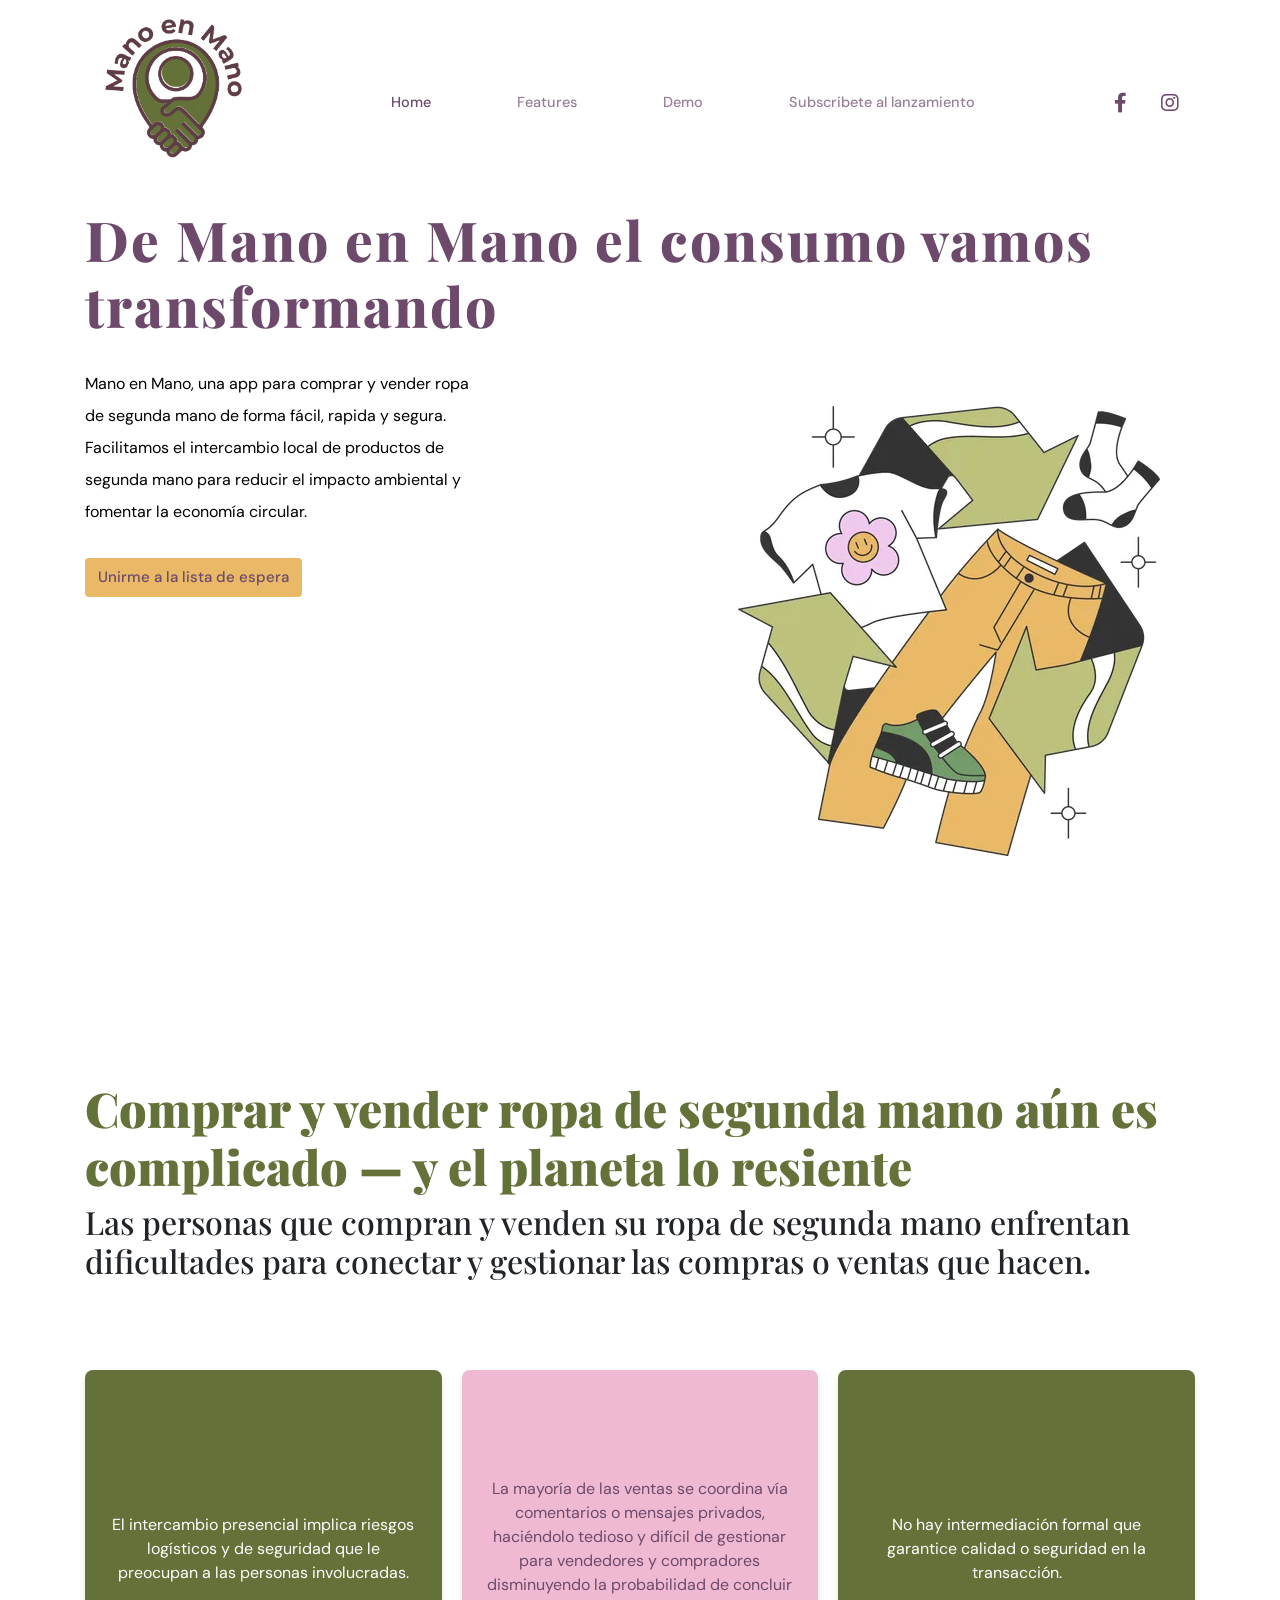
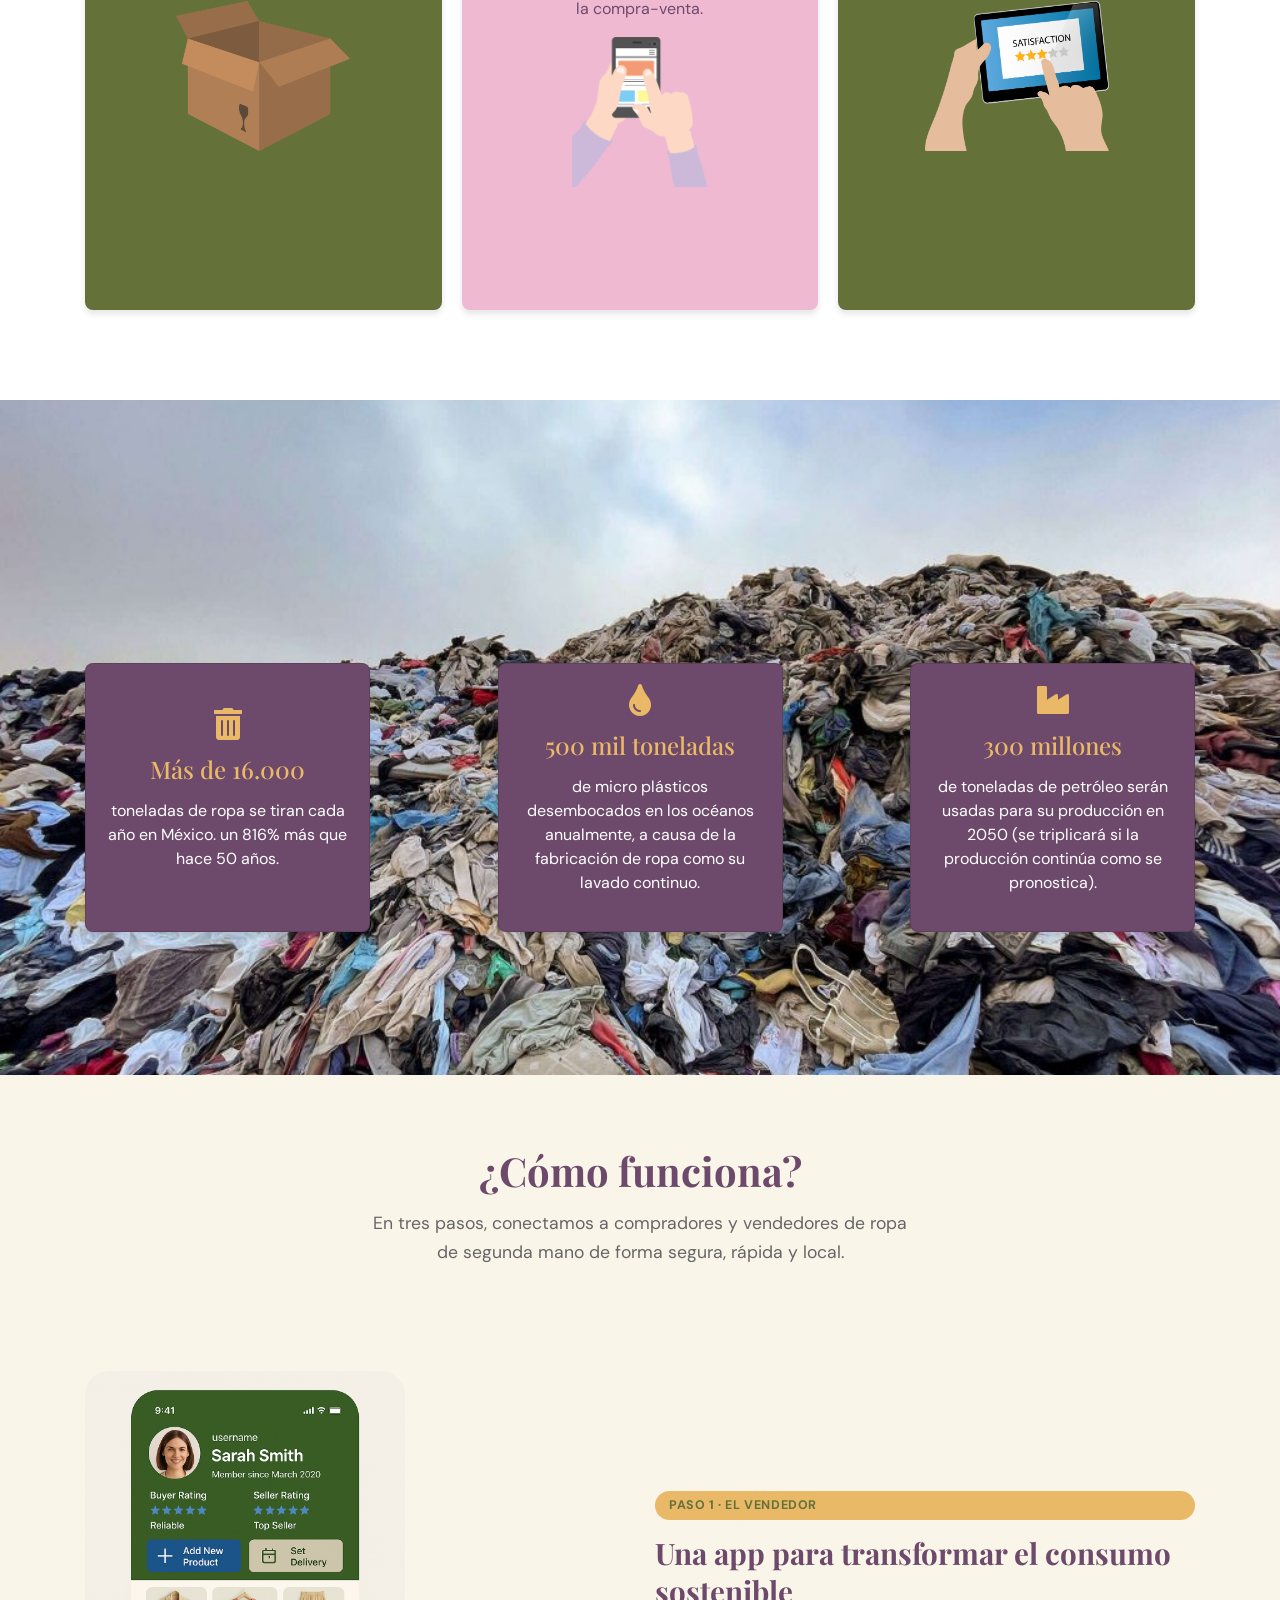
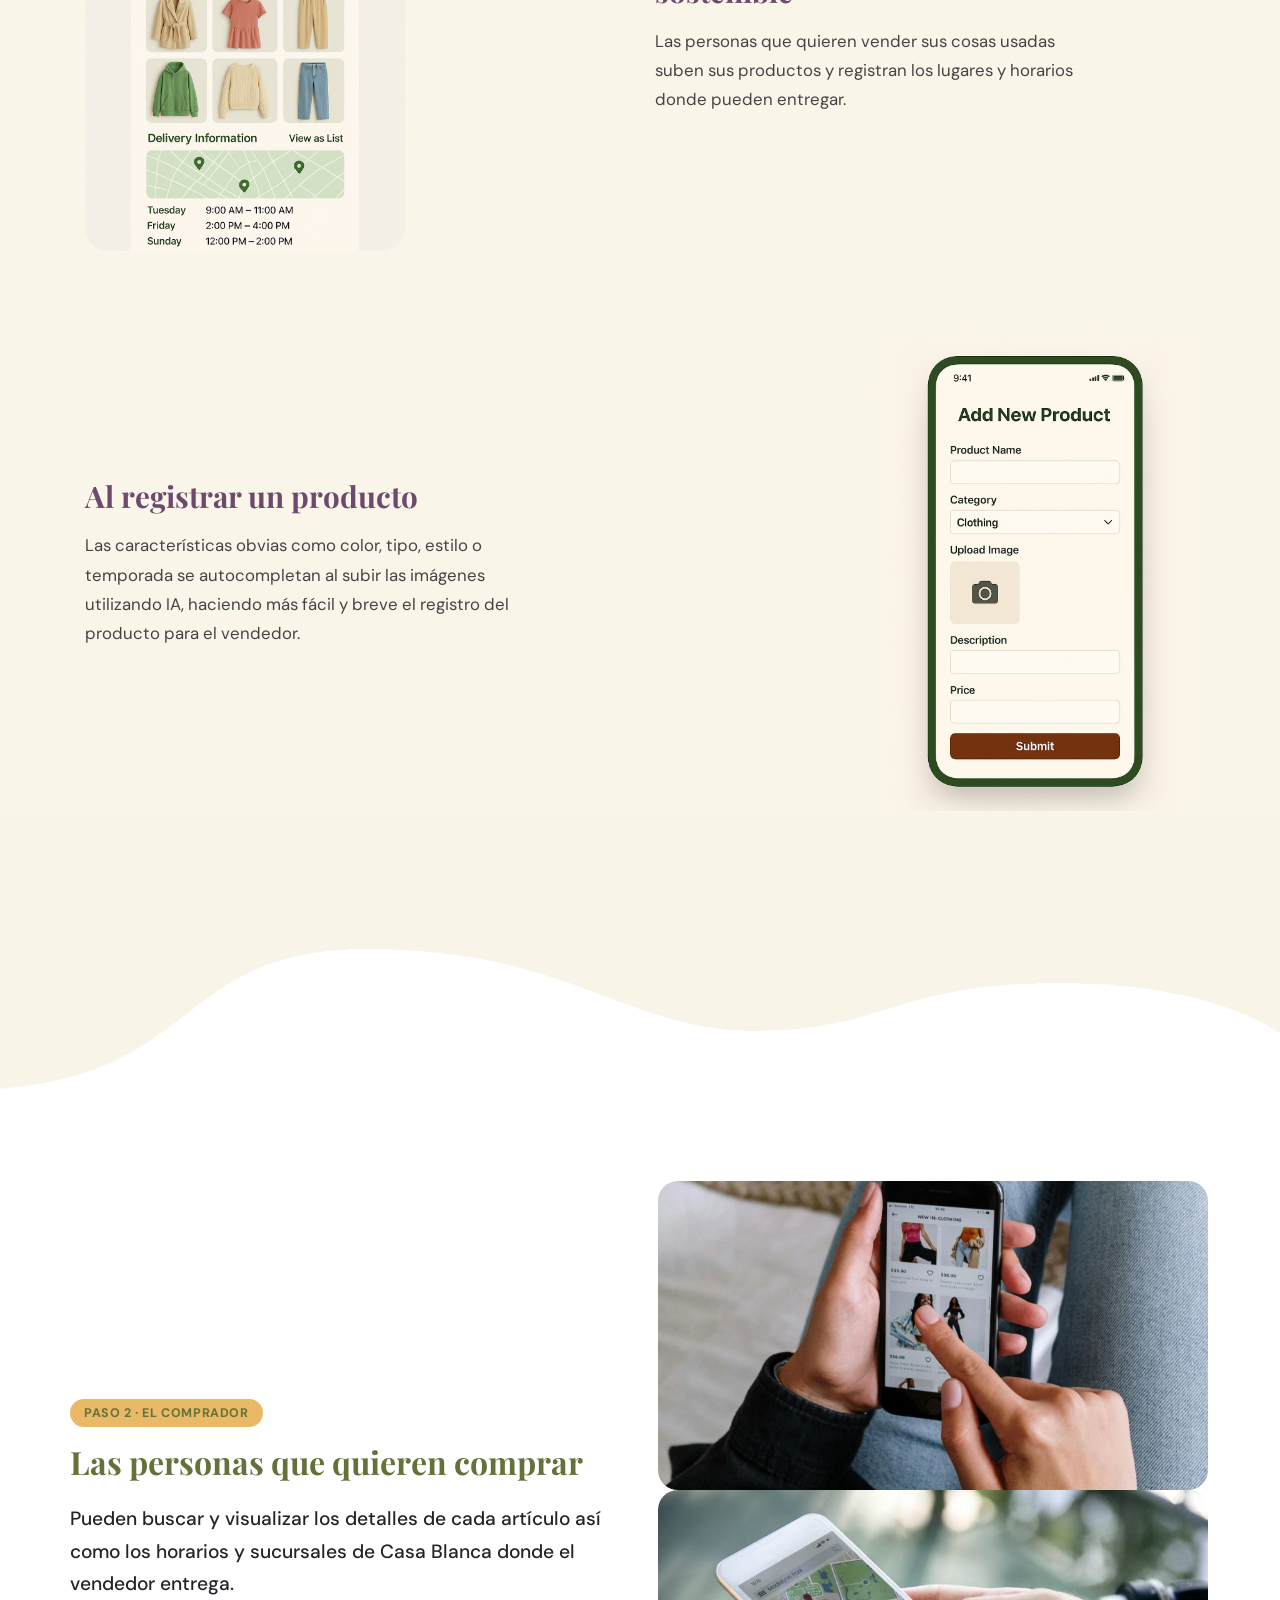
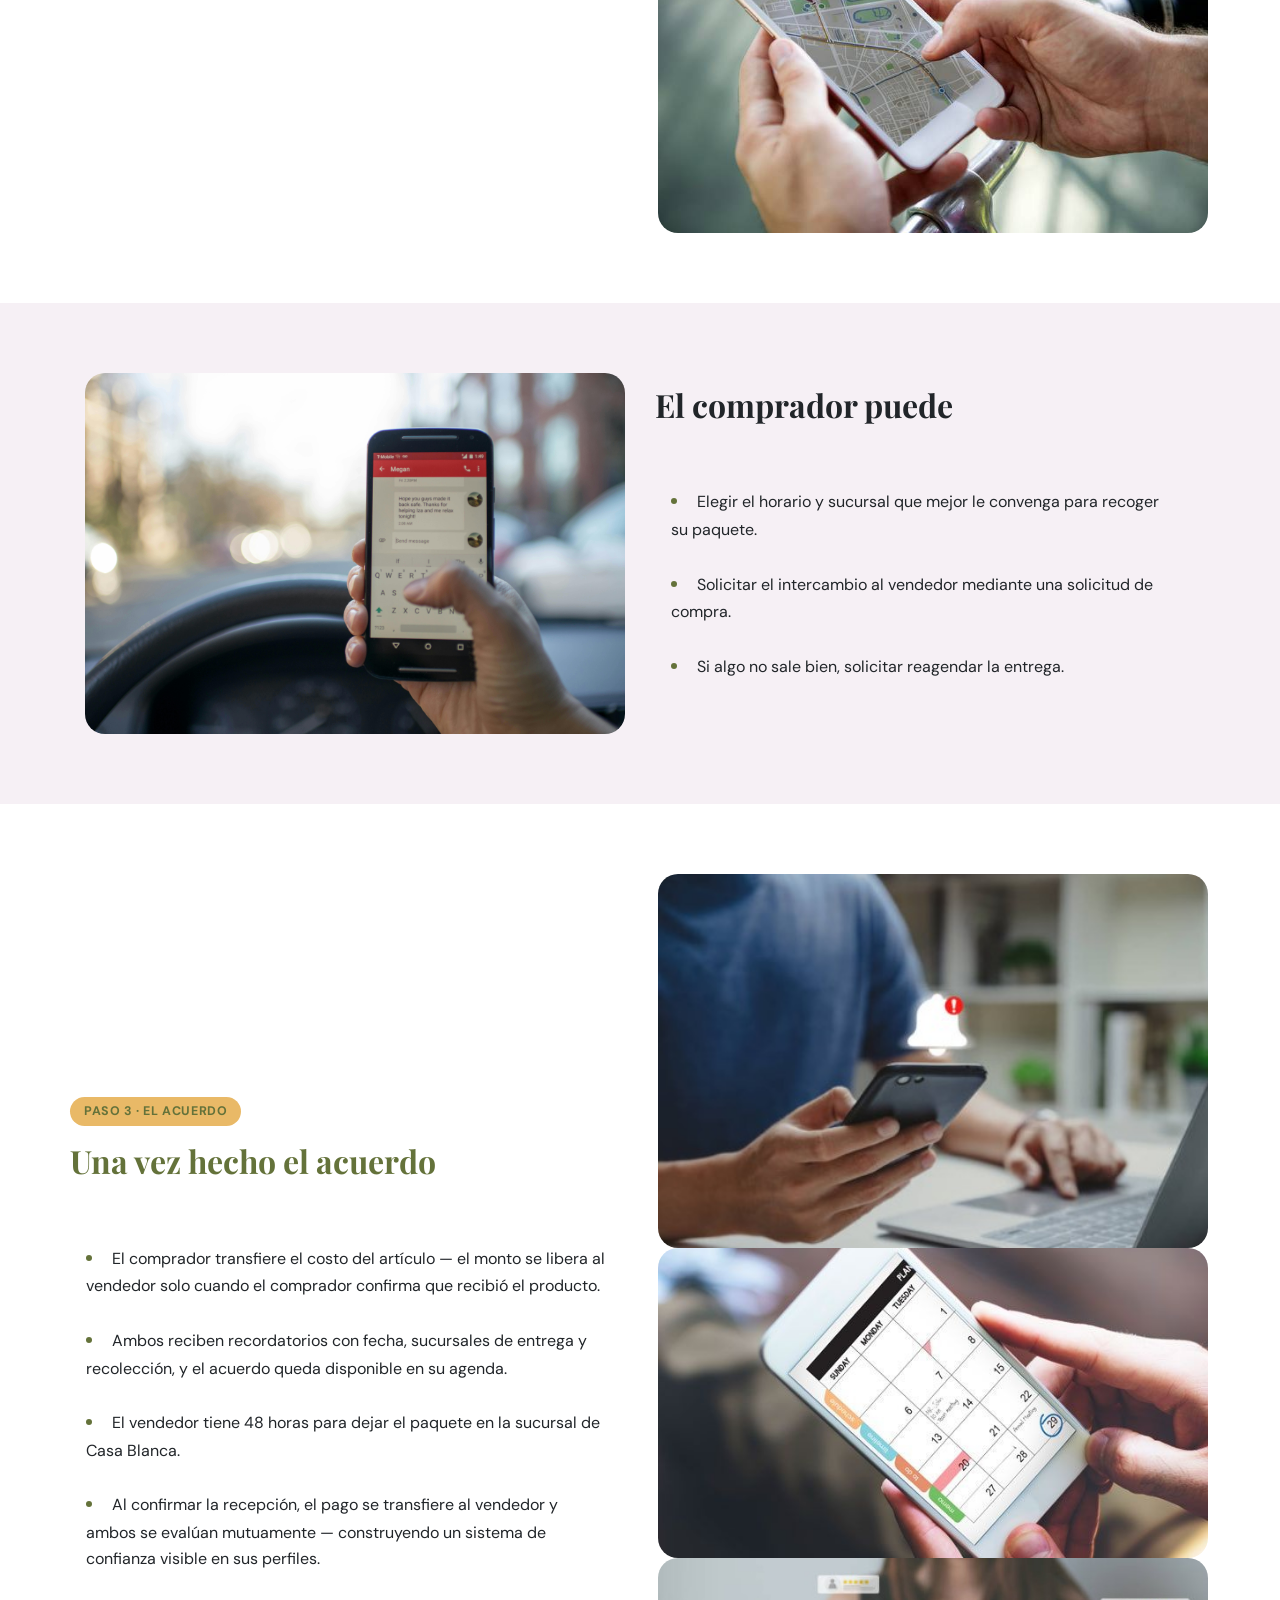
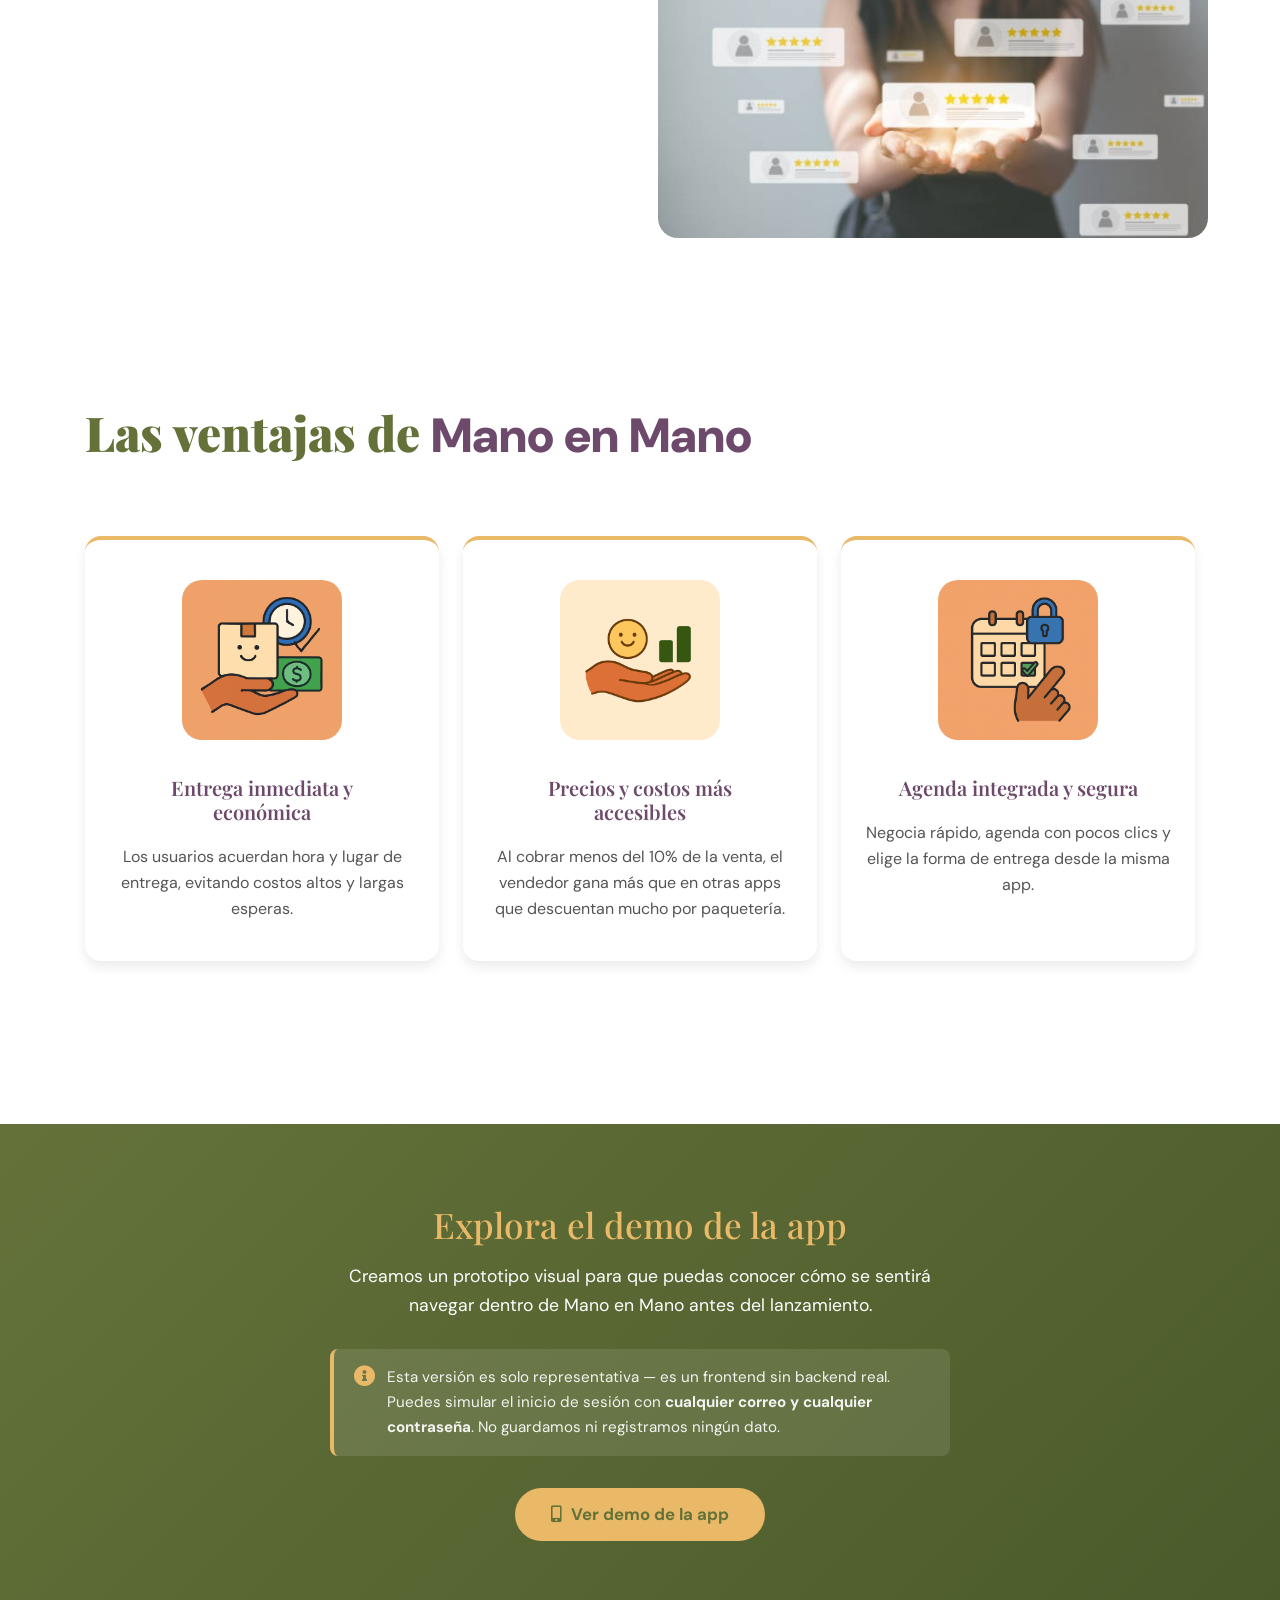
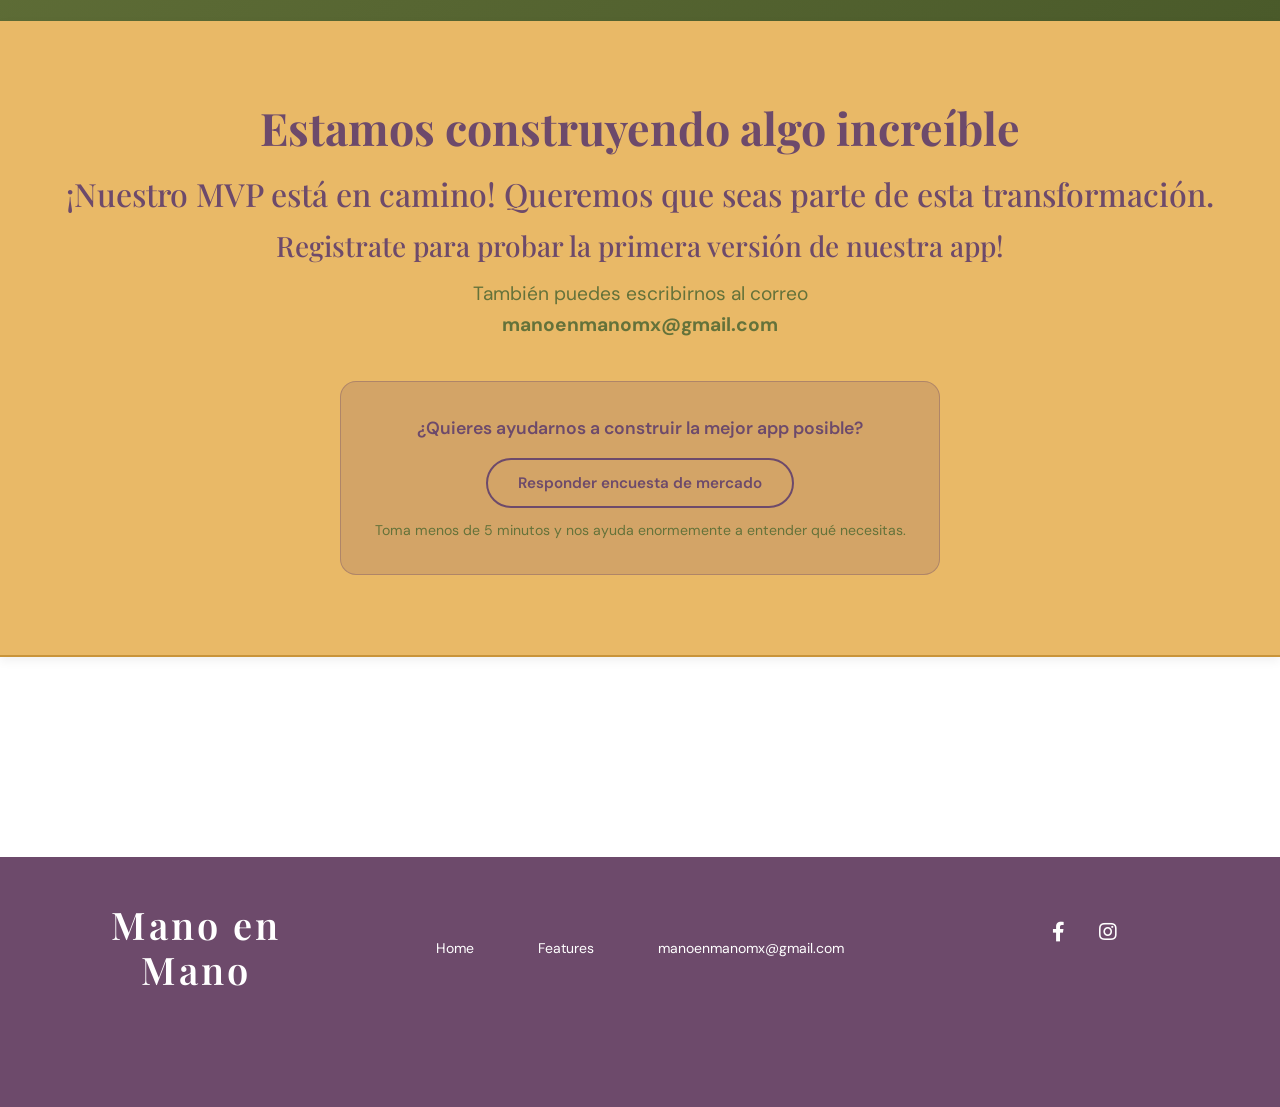
==== index.html @ 636c895b "Drop team div" ====
<!DOCTYPE html>
<!--
	App by FreeHTML5.co
	Twitter: http://twitter.com/fh5co
	URL: http://freehtml5.co
-->
<html lang="en">
<head>
	<meta charset="UTF-8">
	<title>Mano en Mano</title>
	<meta name="viewport" content="width=device-width, initial-scale=1.0">
	<meta name="description" content="Mano en Mano, una app para comprar y vender ropa de segunda mano de forma fácil, rapida y segura." />
	<meta name="keywords" content="Ropa de segunda mano, segundo uso, medio ambiente, combatir el Fast Fashion" />
	<meta name="author" content="Nora Aguirre" />
	<meta http-equiv="Content-Security-Policy" content="frame-ancestors 'self' https://form.typeform.com;">


	<!-- Facebook and Twitter integration -->
	<meta property="og:title" content=""/>
	<meta property="og:image" content=""/>
	<meta property="og:url" content=""/>
	<meta property="og:site_name" content=""/>
	<meta property="og:description" content=""/>
	<meta name="twitter:title" content="" />
	<meta name="twitter:image" content="" />
	<meta name="twitter:url" content="" />
	<meta name="twitter:card" content="" />

	<!-- Bootstrap  -->
	<link rel="stylesheet" href="css/bootstrap.css">
	<!-- Owl Carousel  -->
	<link rel="stylesheet" href="css/owl.carousel.css">
	<link rel="stylesheet" href="css/owl.theme.default.min.css">
	<!-- Animate.css -->
	<link rel="stylesheet" href="css/animate.css">
	<!-- Font Awesome -->
	<link rel="stylesheet" href="https://use.fontawesome.com/releases/v5.0.13/css/all.css" integrity="sha384-DNOHZ68U8hZfKXOrtjWvjxusGo9WQnrNx2sqG0tfsghAvtVlRW3tvkXWZh58N9jp" crossorigin="anonymous">

	<!-- Google Fonts -->
	<link href="https://fonts.googleapis.com/css2?family=Playfair+Display:wght@600;700&family=DM+Sans:wght@400;500&display=swap" rel="stylesheet">
	<!-- Theme style  -->
	<link rel="stylesheet" href="css/style.css">
	<link rel="icon" href="img/logo.png" >
</head>
<body>


<div id="page-wrap">


	<!-- ==========================================================================================================
													   HERO
		 ========================================================================================================== -->

	<div id="fh5co-hero-wrapper">
		<nav class="container navbar navbar-expand-lg main-navbar-nav navbar-light">
			<a class="navbar-brand" href="">
				<img src="img/manoenmano-brown.png" alt="">
			</a>
			<!-- <a class="navbar-brand" href="">Donde Entregas</a> -->
			<button class="navbar-toggler" type="button" data-toggle="collapse" data-target="#navbarSupportedContent" aria-controls="navbarSupportedContent" aria-expanded="false" aria-label="Toggle navigation">
				<span class="navbar-toggler-icon"></span>
			</button>

			<div class="collapse navbar-collapse" id="navbarSupportedContent">
				<ul class="navbar-nav nav-items-center ml-auto mr-auto">
					<li class="nav-item active">
						<a class="nav-link" href="#">Home <span class="sr-only">(current)</span></a>
					</li>
					<li class="nav-item">
						<a class="nav-link" href="#" onclick="$('#fh5co-features').goTo();return false;">Features</a>
					</li>
					<!-- <li class="nav-item">
						<a class="nav-link" href="#" onclick="$('#fh5co-reviews').goTo();return false;">Misión y Visión</a>
					</li> -->
					<li class="nav-item">
						<a class="nav-link" href="#" onclick="$('#fh5co-demo').goTo();return false;">Demo</a>
					</li>
					<li class="nav-item">
						<a class="nav-link" href="#"  onclick="$('#fh5co-subscribe').goTo();return false;">Subscribete al lanzamiento</a>
					</li>
					<!-- <li class="nav-item">
						<a class="nav-link" href="#"  onclick="$('#fh5co-team').goTo();return false;">Nuestro equipo</a>
					</li> -->
				</ul>
				<div class="social-icons-header">
					<a href="https://www.facebook.com/profile.php?id=61576747594971" target="_blank"><i class="fab fa-facebook-f"></i></a>
					<a href="https://www.instagram.com/manoenmano_app/" target="_blank"><i class="fab fa-instagram"></i></a>
					<!-- <a href="https://www.twitter.com/fh5co"><i class="fab fa-twitter"></i></a> -->
				</div>
			</div>
		</nav>

		<div class="container fh5co-hero-inner">
			<h1 class="animated fadeIn wow" data-wow-delay="0.4s">De Mano en Mano el consumo vamos transformando</h1>
			<p class="animated fadeIn wow" data-wow-delay="0.67s">Mano en Mano, una app para comprar y vender ropa de segunda mano de forma fácil, rapida y segura. Facilitamos el intercambio local de productos de segunda mano para reducir el impacto ambiental y fomentar la economía circular.</p>
			<!-- <button class="btn btn-md download-btn-first wow fadeInLeft animated" data-wow-delay="0.85s" onclick="$('#fh5co-download').goTo();return false;">Próximamente</button> -->
			<button class="btn btn-md features-btn-first animated fadeInLeft wow" data-wow-delay="0.95s" onclick="$('#fh5co-subscribe').goTo();return false;">Unirme a la lista de espera</button>
			<img class="fh5co-hero-smartphone animated fadeInRight wow" data-wow-delay="1s" src="img/moda.webp" alt="Smartphone">
		</div>


	</div> <!-- first section wrapper -->

	<div class="container custom-container">
		<h1>Comprar y vender ropa de segunda mano aún es complicado — y el planeta lo resiente</h1>
		<h2>Las personas que compran y venden su ropa de segunda mano enfrentan dificultades para conectar y gestionar las compras o ventas que hacen. </h2>
		<div class="card-container">
			<div class="card-2 color-1">
				<p>El intercambio presencial implica riesgos logísticos y de seguridad que le preocupan a las personas involucradas.</p>
				<img src="img/package.png" alt="">
			</div>
			<div class="card-2 color-2">
				<p>La mayoría de las ventas se coordina vía comentarios o mensajes privados, haciéndolo tedioso y difícil de gestionar para vendedores y compradores disminuyendo la probabilidad de concluir la compra-venta.  </p>
				<img src="img/chat-animation.png" alt="">
			</div>
			<div class="card-2 color-1">
				<p>No hay intermediación formal que garantice calidad o seguridad en la transacción.</p>
				<img src="img/user-satisfaction.png" alt="">
			</div>
		</div>
	</div>
	<!-- ==========================================================================================================
													 ADVANTAGES
		 ========================================================================================================== -->

	<div class="fh5co-advantages-outer">
		<div class="container">

			<div class="row fh5co-advantages-grid-columns wow animated fadeIn" data-wow-delay="0.36s">
				<div class="card">
					<i class="fas fa-trash-alt fa-2x"></i>
					<h1 class="grid-title">Más de 16.000</h1>
					<p class="grid-desc">toneladas de ropa se tiran cada año en México. un 816% más que hace 50 años.</p>
				</div>

				<div class="card">
					<i class="fas fa-tint fa-2x"></i>
					<h1 class="grid-title">500 mil toneladas</h1>
					<p class="grid-desc">de micro plásticos desembocados en los océanos anualmente, a causa de la fabricación de ropa como su lavado continuo.</p>
				</div>

				<div class="card">
					<i class="fas fa-industry fa-2x"></i>
					<h1 class="grid-title">300 millones</h1>
					<p class="grid-desc">de toneladas de petróleo serán usadas para su producción en 2050 (se triplicará si la producción continúa como se pronostica).</p>
				</div>

			</div>
		</div>
	</div>

	<!-- ==========================================================================================================
													 ADVANTAGES
		 ========================================================================================================== -->

	<!-- <div class="fh5co-advantages-outer">
		<div class="container">
			<h1 class="second-title"><span class="span-perfect">Perfect</span> <span class="span-features">Features</span></h1>
			<small>Only necessary</small>

			<div class="row fh5co-advantages-grid-columns wow animated fadeIn" data-wow-delay="0.36s">

				<div class="col-sm-4">
					<img class="grid-image" src="img/icon-1.png" alt="Icon-1">
					<h1 class="grid-title">Usability</h1>
					<p class="grid-desc">Lorem ipsum dolor sit amet, consectetur adipisicing elit. Rem cupiditate.</p>
				</div>

				<div class="col-sm-4">
					<img class="grid-image" src="img/icon-2.png" alt="Icon-2">
					<h1 class="grid-title">Parallax Effect</h1>
					<p class="grid-desc">Lorem ipsum dolor sit amet, consectetur adipisicing elit. Rem cupiditate.</p>
				</div>

				<div class="col-sm-4">
					<img class="grid-image" src="img/icon-3.png" alt="Icon-3">
					<h1 class="grid-title">Unlimited Colors</h1>
					<p class="grid-desc">Lorem ipsum dolor sit amet, consectetur adipisicing elit. Rem cupiditate.</p>
				</div>


			</div>
		</div>
	</div> -->

	<!-- ==========================================================================================================
													  SLIDER
		 ========================================================================================================== -->

	<!-- <div class="fh5co-slider-outer wow fadeIn" data-wow-delay="0.36s">
		<h1>SIMPLE WIDGETS</h1>
		<small>Drag and Drop</small>
		<div class="container fh5co-slider-inner">

			<div class="owl-carousel owl-theme">

				<div class="item"><img src="img/smartphone-2.png" alt=""></div>
				<div class="item"><img src="img/smartphone-2.png" alt=""></div>
				<div class="item"><img src="img/iphone.png" alt=""></div>
				<div class="item"><img src="img/smartphone-2.png" alt=""></div>


			</div>

		</div>
	</div> -->


	<!-- ==========================================================================================================
													  FEATURES
		 ========================================================================================================== -->

	
	<div class="features-header">
		<h2>¿Cómo funciona?</h2>
		<p>En tres pasos, conectamos a compradores y vendedores de ropa de segunda mano de forma segura, rápida y local.</p>
	</div>

	<div id="fh5co-features" class="fh5co-features-outer">
		<div class="container">

			<div class="row fh5co-features-grid-columns">

				<div class="col-sm-6 in-order-1 wow animated fadeInLeft" data-wow-delay="0.22s">
					<div class="col-sm-image-container">
						<img class="img-float-left" src="img/smartphone-1.png" alt="smartphone-1">
						<!-- <span class="span-new">NEW</span>
						<span class="span-free">Free</span> -->
					</div>
				</div>

				<div class="col-sm-6 in-order-2 sm-6-content wow animated fadeInRight" data-wow-delay="0.22s">
					<span class="step-badge">Paso 1 · El Vendedor</span>
					<h1>Una app para transformar el consumo sostenible</h1>
					<p>Las personas que quieren vender sus cosas usadas suben sus productos y registran los lugares y horarios donde pueden entregar.</p>
					<!-- <span class="circle circle-first"><i class="fab fa-instagram"></i></span>
					<span class="circle circle-middle"><i class="fab fa-facebook"></i></span>
					<span class="circle circle-last"><i class="fab fa-twitter"></i></span> -->
				</div>

				<div class="col-sm-6 in-order-3 sm-6-content wow animated fadeInLeft" data-wow-delay="0.22s">
					<h1>Al registrar un producto</h1>
					<p>Las características obvias como color, tipo, estilo o temporada se autocompletan al subir las imágenes utilizando IA, haciendo más fácil y breve  el registro del producto para el vendedor.  </p>
					<!-- <span class="circle circle-first"><i class="fas fa-star"></i></span>
					<span class="circle circle-middle"><i class="far fa-star"></i></span>
					<span class="circle circle-last"><i class="far fa-thumbs-up"></i></span> -->
				</div>

				 <div class="col-sm-6 in-order-4 wow animated fadeInRight" data-wow-delay="0.22s">
					<img class="img-float-right" src="img/smartphone-2.png" alt="smartphone-2">
				</div>
			</div> 
		</div>
	</div>


	<div class="curved-bg-div wow animated fadeIn" data-wow-delay="0.15s"></div>

	<div class="container custom-container features-flow">
		<div class="row">
			<div class="col-sm-6 in-order-1 wow animated fadeInLeft" data-wow-delay="0.22s">
				<span class="step-badge">Paso 2 · El Comprador</span>
				<h1>Las personas que quieren comprar</h1>
				<p class="large-bold">Pueden buscar y visualizar los detalles de cada artículo así como los horarios y sucursales de Casa Blanca donde el vendedor entrega.</p>
			</div>
			<div class="col-sm-6 d-flex flex-column gap-3 in-order-2 wow animated fadeInRight" data-wow-delay="0.22s">
				<div class="image-wrapper">
					<img src="img/venta-por-internet_9dd6.webp" alt="Buscar artículos">
				</div>
				<div class="image-wrapper">
					<img src="img/google-maps.jpg" alt="Ver ubicaciones de entrega">
				</div>
			</div>
		</div>
	</div>

	<div class="container-fluid features-flow features-flow--tinted">
		<div class="container">
			<div class="row">
				<div class="col-sm-6 in-order-1 wow animated fadeInLeft" data-wow-delay="0.22s">
					<div class="image-wrapper-2">
						<img src="img/chat.jpg" alt="Chat entre comprador y vendedor">
					</div>
				</div>
				<div class="col-sm-6 d-flex flex-column gap-3 in-order-2 wow animated fadeInRight" data-wow-delay="0.22s">
					<h1>El comprador puede</h1>
					<ul class="large-normal">
						<li>Elegir el horario y sucursal que mejor le convenga para recoger su paquete.</li>
						<li>Solicitar el intercambio al vendedor mediante una solicitud de compra.</li>
						<li>Si algo no sale bien, solicitar reagendar la entrega.</li>
					</ul>
				</div>
			</div>
		</div>
	</div>

	<div class="container custom-container features-flow">
		<div class="row">
			<div class="col-sm-6 in-order-1 wow animated fadeInLeft" data-wow-delay="0.22s">
				<span class="step-badge">Paso 3 · El Acuerdo</span>
				<h1>Una vez hecho el acuerdo</h1>
				<ul class="large-normal">
					<li>El comprador transfiere el costo del artículo — el monto se libera al vendedor solo cuando el comprador confirma que recibió el producto.</li>
					<li>Ambos reciben recordatorios con fecha, sucursales de entrega y recolección, y el acuerdo queda disponible en su agenda.</li>
					<li>El vendedor tiene 48 horas para dejar el paquete en la sucursal de Casa Blanca.</li>
					<li>Al confirmar la recepción, el pago se transfiere al vendedor y ambos se evalúan mutuamente — construyendo un sistema de confianza visible en sus perfiles.</li>
				</ul>
			</div>
			<div class="col-sm-6 d-flex flex-column gap-3 in-order-2 wow animated fadeInRight" data-wow-delay="0.22s">
				<div class="image-wrapper">
					<img src="img/notificacion.jpg" alt="Notificaciones">
				</div>
				<div class="image-wrapper">
					<img src="img/agenda.jpg" alt="Agenda">
				</div>
				<div class="image-wrapper">
					<img src="img/calificacion.jpg" alt="Calificaciones">
				</div>
			</div>
		</div>
	</div>

	<div class="container custom-container">
		<h1>Las ventajas de <span style="color: #6D4A6B;">Mano en Mano</span></h1>
		<div class="grid">
		<div class="card-3">
			<img src="img/ventajas-2.png" alt="Entrega inmediata">
			<h2>Entrega inmediata y económica</h2>
			<p>Los usuarios acuerdan hora y lugar de entrega, evitando costos altos y largas esperas.</p>
		</div>
		<div class="card-3">
			<img src="img/ventajas-1.png" alt="Precios accesibles">
			<h2>Precios y costos más accesibles</h2>
			<p>Al cobrar menos del 10% de la venta, el vendedor gana más que en otras apps que descuentan mucho por paquetería.</p>
		</div>
		<div class="card-3">
			<img src="img/ventajas-3.png" alt="Agenda integrada">
			<h2>Agenda integrada y segura</h2>
			<p>Negocia rápido, agenda con pocos clics y elige la forma de entrega desde la misma app.</p>
		</div>
		</div>
	</div>

	<!-- ==========================================================================================================
	                                           DEMO SECTION
	     ========================================================================================================== -->

	<section class="demo-section wow animated fadeIn" data-wow-delay="0.2s" id="fh5co-demo">
		<div class="container">
			<h1>Explora el demo de la app</h1>
			<p>Creamos un prototipo visual para que puedas conocer cómo se sentirá navegar dentro de Mano en Mano antes del lanzamiento.</p>
			<div class="demo-notice">
				<i class="fas fa-info-circle fa-lg"></i>
				<span>
					Esta versión es solo representativa — es un frontend sin backend real. Puedes simular el inicio de sesión con <strong>cualquier correo y cualquier contraseña</strong>. No guardamos ni registramos ningún dato.
				</span>
			</div>
			<a href="https://manoenmano.netlify.app/" target="_blank" rel="noopener noreferrer" class="btn btn-demo">
				<i class="fas fa-mobile-alt"></i> Ver demo de la app
			</a>
		</div>
	</section>

	<section class="hero-banner" id="fh5co-subscribe">
		<h1>Estamos construyendo algo increíble</h1>
		<h2>¡Nuestro MVP está en camino! Queremos que seas parte de esta transformación.</h2>
		<h3>Registrate para probar la primera versión de nuestra app!</h3>
		<div data-tf-live="01JWJ6D3H7BET4QC7XS36XCXM6" class="beta-tester-form"></div>
		<p>También puedes escribirnos al correo <strong>manoenmanomx@gmail.com</strong></p>

		<div class="survey-cta wow animated fadeIn" data-wow-delay="0.4s">
			<p>¿Quieres ayudarnos a construir la mejor app posible?</p>
			<a href="https://docs.google.com/forms/d/e/1FAIpQLScLgC6edW51uABlIxhU0NsBzngPbpsZaZb-CgLigCqMQ6aQBQ/viewform?usp=sharing&ouid=112637791397550668187" target="_blank" rel="noopener noreferrer" class="btn-survey">
				Responder encuesta de mercado
			</a>
			<small>Toma menos de 5 minutos y nos ayuda enormemente a entender qué necesitas.</small>
		</div>
	</section>


	<!-- ==========================================================================================================
												TEAM SECTION
	========================================================================================================== -->

	<!-- 
	<div id="fh5co-team" class="team-section">
		<h2 class="team-title">Nuestro equipo</h2>
		<div class="team-grid">
			<div class="team-member">
				<img src="img/nora.webp" alt="Nora Aguirre">
				<h3>Nora Aguirre</h3>
				<p class="role">Software Engineer - Founder</p>
				<p class="description">
					Fundadora y programadora de Mano en Mano, Ingeniera en Informática, desarrolladora web con más de 6 años de experiencia en tecnologías JS.
					Apasionada por crear tecnología que resuelva problemas reales en el mundo. Fiel creyente de que la tecnología es para hacerse y crearse en comunidad así como servir a nuestras verdaderas necesidades. 
				</p>
			</div>

			<div class="team-member">
				<img src="img/nat.jpg" alt="Natalia Zermeño">
				<h3>Natalia Zermeño</h3>
				<p class="role">CoFundadora</p>
				<p class="description">
					Gestora y Economista Ambiental por profesión y amante de la naturaleza por convicción.
				</p>
			</div>

			<div class="team-member">
			<img src="img/elisa.png" alt="Elisa Morquecho">
			<h3>Elisa Morquecho</h3>
			<p class="role">Diseñadora</p>
			<p class="description">
				Diseñadora y creadora de productos en publicidad corporativa y comercial con enfoque de diseño de experiencias de usuarios e interfaces.
			</p>
			</div>

			<div class="team-member">
				<img src="img/alia.jpg" alt="Alia Núñez">
				<h3>Alia Núñez</h3>
				<p class="role">Diseñadora UX/UI</p>
				<p class="description">
					Diseñadora gráfica con experiencia en branding, diseño visual y marketing digital, apasionada por contar historias a través del diseño. Mi experiencia incluye la creación de identidades visuales.
				</p>
			</div>

		</div>
	</div> -->
	<script src="https://embed.typeform.com/next/embed.js"></script>

	<!-- ==========================================================================================================
                                               SECTION 7 - SUB FOOTER
    ========================================================================================================== -->

	<footer class="footer-outer">
		<div class="container footer-inner">

			<div class="footer-three-grid wow fadeIn animated" data-wow-delay="0.66s">
				<div class="column-1-3">
					<h1>Mano en Mano</h1>
				</div>
				<div class="column-2-3">
					<nav class="footer-nav">
						<ul>
							<a href="#" onclick="$('#fh5co-hero-wrapper').goTo();return false;"><li>Home</li></a>
							<a href="#" onclick="$('#fh5co-features').goTo();return false;"><li>Features</li></a>
							<li>manoenmanomx@gmail.com</li>
							<!-- <a href="#" onclick="$('#fh5co-reviews').goTo();return false;"><li>Reviews</li></a>
							<a href="#" onclick="$('#fh5co-download').goTo();return false;"><li class="active">Download</li></a> -->
						</ul>
					</nav>
				</div>
				<div class="column-3-3">
					<div class="social-icons-footer">
						<a href="https://www.facebook.com/profile.php?id=61576747594971" target="_blank"><i class="fab fa-facebook-f"></i></a>
						<a href="https://www.instagram.com/manoenmano_app/" target="_blank"><i class="fab fa-instagram"></i></a>
						<!-- <a href="https://www.twitter.com/fh5co"><i class="fab fa-twitter"></i></a> -->
					</div>
				</div>
			</div>

			<!-- <span class="border-bottom-footer"></span>  -->

			<!-- <p class="copyright">&copy; 2018 App. All rights reserved. Design by <a href="https://freehtml5.co" target="_blank">FreeHTML5</a>.</p> -->

		</div>
	</footer>




</div> <!-- main page wrapper -->
	
	<script src="js/jquery.min.js"></script>
	<script src="js/bootstrap.js"></script>
	<script src="js/owl.carousel.js"></script>
	<script src="js/wow.min.js"></script>
	<script src="js/main.js"></script>
</body>
</html>
---- css/style.css ----
/*
	App by FreeHTML5.co
	Twitter: http://twitter.com/fh5co
	URL: http://freehtml5.co
*/

:root {
  --color-olive: #64723A;
  --color-mustard: #e9b967;
  --color-plum: #6D4A6B;
  --color-blush: #F0B9D2;
  --color-principal: #64723A;
  --color-secundario: #F0B9D2;
  --color-background-1: #6D4A6B;
  --color-background-2: #6D4A6B;
  --color-texto: #333333;
  --color-claro: #ffffff;
}

@import url("https://fonts.googleapis.com/css?family=Montserrat:200,300,400,500,600,700,800");
* {
  margin: 0px;
  padding: 0px;
  font-family: "DM Sans", sans-serif;
}

h1, h2, h3 {
  font-family: "Playfair Display", serif;
}

html {
  overflow-x: hidden;
}

.download-btn-first {
  background: #f7f7f7;
}

.download-btn-first:hover {
  background: #228f40;
  color: #fff !important;
}

.features-btn-first {
  font-weight: 700;
}

.features-btn-first:hover {
  background: #6D4A6B !important;
  color: #e9b967 !important;
  outline: none;
}

button:focus,
.btn:focus,
.btn:active:focus {
  outline: none;
  box-shadow: 0 0 0 3px rgba(242, 195, 48, 0.45) !important;
}

#fh5co-hero-wrapper {
  height: 800px;
  width: 100%;
  min-height: 90vh;
  background-color: #fff;
  border-radius: 0 0 50% 50% / 4%;
  margin-bottom: 30vh;
}

.main-navbar-nav .navbar-brand {
  font-size: 38px;
  letter-spacing: 4px;
  position: relative;
  top: -5px;
  font-weight: 500;
}

.navbar-brand img {
  width: 180px;
}

.main-navbar-nav {
  color: #fff !important;
  background-color: #fff !important;
}
.main-navbar-nav li {
  color: #fff;
  opacity: 0.7;
}
.main-navbar-nav .navbar-nav .nav-item a:hover {
  color: #e9b967 !important;
  -webkit-transition: all 0.33s ease;
  -moz-transition: all 0.33s ease;
  -o-transition: all 0.33s ease;
  -ms-transition: all 0.33s ease;
  transition: all 0.33s ease;
}
.main-navbar-nav .active {
  color: #e9b967 !important;
  opacity: 1 !important;
}
.main-navbar-nav a {
  color: #6D4A6B !important;
}
.main-navbar-nav .nav-link {
  opacity: 1 !important;
  margin: 0 35px;
  font-size: 14.5px;
  font-weight: 500;
}

.social-icons-header i {
  margin: 15px;
  font-size: 20px;
}

.social-icons-header a:hover i {
  opacity: 0.6;
  -webkit-transition: all 0.2s ease;
  -moz-transition: all 0.2s ease;
  -o-transition: all 0.2s ease;
  -ms-transition: all 0.2s ease;
  transition: all 0.2s ease;
}

.fh5co-hero-inner {
  position: relative;
}
.fh5co-hero-inner > h1 {
  color: #6D4A6B;
  font-weight: 800;
  font-size: 55px;
  letter-spacing: 2px;
}
.fh5co-hero-inner > p {
  width: 400px;
  font-size: 16px;
  color: #000;
  margin-top: 30px;
  margin-bottom: 30px;
  line-height: 2em;
}
.fh5co-hero-inner .download-btn-first {
  font-size: 15px;
  padding: 10px 15px;
  font-weight: 700;
  color: var(--color-principal);
}
.fh5co-hero-inner .features-btn-first {
  font-size: 15px;
  padding: 8px 13px;
  font-weight: 500;
  background: #e9b967;
  color: #6D4A6B;
  border: none;
}
.fh5co-hero-inner .fh5co-hero-smartphone {
  position: absolute;
  right: 0px;
  top: 120px;
  height: 550px;
}

/* ==========================================================================================================
										ADVANTAGES
   ========================================================================================================== */
.fh5co-advantages-outer {
  padding: 10% 0;
  height: auto;
  width: 100%;
  overflow: hidden;

  background-image: url("../img/contaminacion.jpg");
  background-size: cover;
  background-position: center;
  background-repeat: no-repeat;
  color: #fff;
}
.fh5co-advantages-outer .container {
  position: relative;
  z-index: 2;
}
.fh5co-advantages-outer .span-perfect {
  color: #228f40;
  text-transform: uppercase;
  font-size: 27px;
  letter-spacing: 1px;
}
.fh5co-advantages-outer .span-features {
  text-transform: uppercase;
  font-size: 42px;
}
.fh5co-advantages-outer .second-title {
  text-align: center;
  display: block;
}
.fh5co-advantages-outer small {
  display: block;
  text-align: center;
}
.fh5co-advantages-outer .fh5co-advantages-grid-columns {
  margin-top: 120px;
}
.fh5co-advantages-outer .fh5co-advantages-grid-columns .col-sm-4 .grid-image {
  width: 30%;
  float: left;
  padding-right: 30px;
  position: relative;
  top: 1px;
  color: #648cff;
}
.fh5co-advantages-outer .fh5co-advantages-grid-columns .col-sm-4 .grid-title {
  float: left;
  font-size: 20px;
  font-weight: 600;
}
.fh5co-advantages-outer .fh5co-advantages-grid-columns .col-sm-4 .grid-desc {
  float: right;
  font-size: 13px;
  padding-right: 7%;
  width: 70%;
  color: #c7c7c7;
  margin-top: 10px;
  line-height: 1.87em;
}

.fh5co-slider-inner {
  margin-top: 50px;
  margin-bottom: 30px;
}

/* Estilos generales para las tarjetas */
.card {
  background-color: #6D4A6B;
  color: #fff;
  border-radius: 8px;
  box-shadow: 0 4px 6px rgba(0, 0, 0, 0.1);
  padding: 20px;
  margin: 15px;
  text-align: center;
  display: flex;
  flex-direction: column;
  justify-content: center;
  align-items: center;
  width: 25%;
  transition: transform 0.25s ease, box-shadow 0.25s ease;
}

.card:hover {
  transform: translateY(-4px);
  box-shadow: 0 10px 24px rgba(100, 114, 58, 0.22);
}

.card img {
  max-width: 80px;
  margin-bottom: 15px;
}

.card i {
  color: #e9b967;
}

.card h1 {
  font-size: 1.5rem;
  margin: 15px 0;
  color: #e9b967;
}

.card p {
  font-size: 1rem;
  line-height: 1.5;
  color: #fff;
}

/* Estilos generales para las tarjetas con animaciones*/
.card-container {
  display: grid;
  grid-template-columns: repeat(3, 1fr);
  gap: 20px;
  height: 60vh;
  margin: 10vh 0;
  box-sizing: border-box; /* Incluye padding en el cálculo del height */
}
.card-2 {
  border-radius: 8px;
  box-shadow: 0 4px 6px rgba(0, 0, 0, 0.1);
  padding: 20px;
  text-align: center;
  display: flex;
  flex-direction: column;
  justify-content: center;
  align-items: center;
  width: 100%;
  transition: transform 0.25s ease, box-shadow 0.25s ease;
}

.card-2:hover {
  transform: translateY(-4px);
  box-shadow: 0 10px 24px rgba(100, 114, 58, 0.22);
}

.card-2.color-1 {
  background-color: #64723A;
  color: #fff;
}
.card-2.color-2 {
  background-color: #F0B9D2;
  color: #6D4A6B;
}

.card-2 img {
  max-height: 150px;
  margin-bottom: 15px;
}

.card-2 h1 {
  font-size: 1.5rem;
  margin: 15px 0;
}

.card-2 p {
  font-size: 1rem;
  line-height: 1.5;
}

/**/

.grid {
  display: grid;
  grid-template-columns: 1fr;
  gap: 24px;
  height: auto;
  padding: 4em 0;
}

@media (min-width: 600px) {
  .grid {
    grid-template-columns: 1fr 1fr;
  }
}

@media (min-width: 900px) {
  .grid {
    grid-template-columns: 1fr 1fr 1fr;
  }
}

.card-3 {
  background-color: #fff;
  border-top: 4px solid #e9b967;
  border-radius: 16px;
  box-shadow: 0 6px 12px rgba(0, 0, 0, 0.08);
  padding: 24px;
  text-align: center;
  transition: transform 0.25s ease, box-shadow 0.25s ease;
}

.card-3:hover {
  transform: translateY(-4px);
  box-shadow: 0 12px 24px rgba(100, 114, 58, 0.18);
}

.card-3 img {
  height: 160px;
  object-fit: contain;
  margin: 1em;
  border-radius: 20px;
}

.card-3 h2 {
  font-size: 1.25rem;
  margin-bottom: 12px;
  color: #6D4A6B;
  font-weight: 600;
  margin: 1em;
}

.card-3 p {
  font-size: 1rem;
  color: #555;
  line-height: 1.6;
}

/**/

/* Banner moderno animado */

.hero-banner {
  position: relative;
  background: #e9b967;
  color: #6D4A6B;
  text-align: center;
  padding: 80px 20px;
  overflow: hidden;
  animation: fadeSlideIn 1.2s ease-out both;
  border-bottom: 2px solid #c9943a;
  box-shadow: 0 4px 10px rgba(0, 0, 0, 0.06);
}

.hero-banner h1 {
  font-size: 2.8rem;
  font-weight: 700;
  margin-bottom: 20px;
  color: #6D4A6B;
}

.hero-banner h2,
.hero-banner h3 {
  color: #6D4A6B;
  margin-bottom: 16px;
}

.hero-banner p {
  font-size: 1.2rem;
  max-width: 600px;
  margin: 0 auto;
  color: #64723A;
  line-height: 1.6;
}

.beta-tester-form > div {
  margin: 5em auto;
}

/* Animación */
@keyframes fadeSlideIn {
  0% {
    opacity: 0;
    transform: translateY(30px);
  }
  100% {
    opacity: 1;
    transform: translateY(0);
  }
}

/* Layout responsivo */
.fh5co-advantages-grid-columns {
  display: flex;
  flex-wrap: wrap;
  justify-content: space-between;
  align-items: stretch;
  gap: 15px;
}

@media (max-width: 768px) {
  .fh5co-advantages-grid-columns {
    flex-direction: column; /* Vertical en pantallas móviles */
    align-items: center;
  }

  .card {
    width: 90%; /* Ocupa casi todo el ancho en móviles */
  }
}

/* ==========================================================================================================
										SLIDER
   ========================================================================================================== */
.fh5co-slider-outer {
  width: 100%;
  height: auto;
  padding: 70px;
}
.fh5co-slider-outer h1 {
  color: #228f40;
  text-transform: uppercase;
  font-size: 30px;
  font-weight: 600;
  margin-bottom: 10px;
  text-align: center;
}
.fh5co-slider-outer > h1,
.fh5co-slider-outer small {
  text-align: center;
  display: block;
}
.fh5co-slider-outer .fh5co-slider-outer {
  margin-top: 50px;
}
.fh5co-slider-outer .carousel-left-arrow {
  position: absolute;
  left: -100px;
  bottom: 250px;
  font-size: 60px;
  color: #ececec;
}
.fh5co-slider-outer .carousel-right-arrow {
  position: absolute;
  right: -100px;
  bottom: 250px;
  font-size: 60px;
  color: #ececec;
}
.fh5co-slider-outer .item img {
  height: 400px;
  width: 200px;
  object-fit: contain;
}

/* ==========================================================================================================
										FEATURES
   ========================================================================================================== */
.curved-bg-div {
  background: url("../img/curved-bgg.png") no-repeat;
  background-position: 0px -140px;
  background-size: cover;
  width: 100%;
  height: 300px;
}

.fh5co-features-outer {
  width: 100%;
  height: auto;
  background: #f9f5e9;
}
.fh5co-features-outer .col-sm-6 {
  margin-top: 80px;
}
.fh5co-features-outer .col-sm-6 img {
  height: 480px;
  border-radius: 24px;
}
.fh5co-features-outer .sm-6-content {
  margin-top: 80px;
  position: relative;
  display: flex;
  flex-direction: column;
  justify-content: center;
}
.fh5co-features-outer .sm-6-content h1 {
  color: #6D4A6B;
  font-size: 1.85rem;
  font-weight: 700;
  margin-bottom: 16px;
  line-height: 1.3;
}
.fh5co-features-outer .sm-6-content p {
  color: #444;
  font-weight: 400;
  font-size: 1.05rem;
  line-height: 1.75;
  max-width: 440px;
  width: auto;
}
.fh5co-features-outer .col-sm-6 .col-sm-image-container {
  position: relative;
  width: 300px;
}
.fh5co-features-outer .col-sm-6 .span-new {
  color: #fff;
  background: #e9b967;
  padding: 18px;
  width: 35px;
  display: inline-block;
  line-height: 30px;
  height: 30px;
  text-align: center;
  border-radius: 50%;
  font-size: 14px;
  box-sizing: initial;
  position: absolute;
  font-weight: 700;
  right: 0;
  top: 140px;
}
.fh5co-features-outer .col-sm-6 .span-free {
  color: #fff;
  background: #6ca3ff;
  padding: 18px;
  width: 35px;
  display: inline-block;
  line-height: 30px;
  height: 30px;
  text-align: center;
  border-radius: 50%;
  font-size: 14px;
  box-sizing: initial;
  position: absolute;
  left: -35px;
  bottom: -430px;
  font-weight: 700;
}
.fh5co-features-outer .col-sm-6 .span-data {
  color: #7e8c91;
  background: #b8faee;
  padding: 20px;
  width: 40px;
  display: inline-block;
  line-height: 30px;
  height: 30px;
  text-align: center;
  border-radius: 50%;
  font-size: 14px;
  letter-spacing: 1px;
  box-sizing: initial;
  position: absolute;
  top: 140px;
  right: -2px;
  font-weight: 700;
}
.fh5co-features-outer .col-sm-6 .span-percent {
  color: #fff;
  background: #6ca3ff;
  padding: 18px;
  width: 35px;
  display: inline-block;
  line-height: 30px;
  height: 30px;
  text-align: center;
  border-radius: 50%;
  font-size: 14px;
  box-sizing: initial;
  position: absolute;
  left: -35px;
  bottom: -430px;
  font-weight: 700;
}
.fh5co-features-outer .col-sm-6 .circle {
  color: #c3cfe5;
  border: 1px solid #ededed;
  background: #fff;
  padding: 10px;
  width: 35px;
  display: inline-block;
  line-height: 30px;
  height: 30px;
  text-align: center;
  border-radius: 50%;
  font-size: 14px;
  box-sizing: initial;
  position: absolute;
  font-weight: 600;
  box-shadow: 0 0 0 5px #f9f9f9;
}
.fh5co-features-outer .col-sm-6 .circle-first {
  width: 35px;
  display: inline-block;
  line-height: 30px;
  height: 30px;
  text-align: center;
  border-radius: 50%;
  font-size: 14px;
  box-sizing: initial;
  position: absolute;
  margin-left: 0px;
  font-weight: 600;
}
.fh5co-features-outer .col-sm-6 .circle-middle {
  width: 35px;
  display: inline-block;
  line-height: 30px;
  height: 30px;
  text-align: center;
  border-radius: 50%;
  font-size: 14px;
  box-sizing: initial;
  position: absolute;
  margin-left: 50px;
  font-weight: 600;
}
.fh5co-features-outer .col-sm-6 .circle-last {
  width: 35px;
  display: inline-block;
  line-height: 30px;
  height: 30px;
  text-align: center;
  border-radius: 50%;
  font-size: 14px;
  box-sizing: initial;
  position: absolute;
  margin-left: 100px;
  font-weight: 600;
}

ul {
  padding: 1em;
}

li {
  margin: 1.5em 0;
}

.custom-container {
  margin-top: 6em;
  min-height: 80vh;
}

.custom-container h1 {
  color: var(--color-principal);
  font-size: xxx-large;
  font-weight: 900;
}

/* Features flow: override the dense custom-container defaults */
.features-flow {
  min-height: auto;
  margin-top: 0;
  padding: 70px 0;
}

.features-flow h1 {
  font-size: 2rem;
  font-weight: 700;
  line-height: 1.3;
  margin-bottom: 20px;
}

.features-flow .row {
  align-items: center;
  gap: 20px 0;
}

.features-flow--tinted {
  background: #f6f0f5;
}

.step-badge {
  display: inline-block;
  background: var(--color-mustard);
  color: var(--color-olive);
  font-weight: 700;
  font-size: 0.78rem;
  padding: 5px 14px;
  border-radius: 50px;
  margin-bottom: 14px;
  letter-spacing: 0.6px;
  text-transform: uppercase;
}

.large-bold {
  font-size: 1.2rem;
  font-weight: 500;
  margin: 0.75em 0;
  line-height: 1.7;
}

.large-normal {
  font-size: 1rem;
}

ul.large-normal li {
  margin-bottom: 0.6em;
  line-height: 1.65;
}

ul.large-normal {
  list-style-position: inside;
  padding-left: 1rem;
}

ul.large-normal li::marker {
  color: #64723A;
  font-size: 1.2rem;
}

.image-wrapper {
  flex: 1;
  display: flex;
  align-items: center;
  justify-content: center;
}

.image-wrapper img {
  max-width: 100%;
  max-height: 100%;
  object-fit: contain;
  width: 550px;
  border-radius: 20px;
}

.image-wrapper-2 {
  flex: 1;
  width: 100%;
  height: fit-content;
  display: flex;
  align-items: center;
  justify-content: center;
}

.image-wrapper-2 img {
  max-width: 100%;
  width: 100%;
  height: auto;
  object-fit: cover;
  border-radius: 20px;
}

/* ==========================================================================================================
										REVIEWS
   ========================================================================================================== */
.fh5co-reviews-outer {
  width: 100%;
  height: 400px;
  padding: 70px;
  margin-top: 100px;
}
.fh5co-reviews-outer .fh5co-reviews-inner {
  margin-top: 100px;
}
.fh5co-reviews-outer > h1 {
  color: #648cff;
  text-transform: uppercase;
  font-size: 30px;
  font-weight: 600;
  margin-bottom: 10px;
  text-align: center;
}
.fh5co-reviews-outer > small {
  text-align: center;
  display: block;
}
.fh5co-reviews-outer .testimonial-desc {
  clear: both;
  padding-top: 30px;
  font-weight: 500;
}
.fh5co-reviews-outer .testimonial-2 {
  margin-left: 50px;
}

/* ==========================================================================================================
										BOTTOM
   ========================================================================================================== */
.fh5co-bottom-outer {
  width: 100%;
  height: 572px;
  background: url("../img/download-section-bg.jpg") no-repeat center;
  margin-top: 120px;
  overflow-x: hidden;
}
.fh5co-bottom-outer .fh5co-bottom-inner {
  margin-top: 270px;
}
.fh5co-bottom-outer .fh5co-bottom-inner .col-sm-6 h1 {
  color: #fff;
  text-transform: uppercase;
  font-size: 30px;
  margin-bottom: 30px;
}
.fh5co-bottom-outer .fh5co-bottom-inner .col-sm-6 p {
  width: 350px;
  color: #fff;
  font-size: 14.5px;
  line-height: 1.85em;
}
.fh5co-bottom-outer .fh5co-bottom-inner .col-sm-6 img {
  margin-top: 25px;
}

.team-section {
  padding: 60px 20px;
  background-color: #fdf0f5;
  text-align: center;
}

.team-title {
  font-size: 2.8em;
  font-weight: bold;
  margin-bottom: 40px;
  color: #64723A;
}

.team-grid {
  display: grid;
  grid-template-columns: repeat(auto-fit, minmax(250px, 1fr));
  gap: 30px;
  max-width: 1100px;
  margin: 0 auto;
}

.team-member {
  background-color: #fff;
  border-radius: 15px;
  padding: 25px;
  box-shadow: 0 4px 10px rgba(109, 74, 107, 0.12);
  transition: transform 0.3s ease, box-shadow 0.3s ease;
}

.team-member:hover {
  transform: translateY(-5px);
  box-shadow: 0 8px 20px rgba(0, 0, 0, 0.12);
}

.team-member img {
  width: 120px;
  height: 120px;
  border-radius: 50%;
  object-fit: cover;
  margin-bottom: 15px;
  border: 3px solid #e0e0e0;
}

.team-member h3 {
  font-size: 1.4em;
  margin: 10px 0 5px;
  color: #64723A;
}

.role {
  font-weight: 600;
  color: #6D4A6B;
  font-size: 0.95em;
  margin-bottom: 10px;
}

.description {
  font-size: 0.95em;
  color: #444;
  line-height: 1.5;
}

/* ==========================================================================================================
										SUB FOOTER
   ========================================================================================================== */
.img-float-left {
  float: left;
}

.img-float-right {
  float: right;
}

.footer-outer {
  width: 100%;
  padding: 50px;
  margin-top: 200px;
  height: 250px;
  background: #6D4A6B;
  overflow: hidden;
}
.footer-outer .footer-inner {
  width: 100%;
  height: inherit;
}
.footer-outer .social-icons-footer i {
  margin: 15px;
  font-size: 20px;
}
.footer-outer .social-icons-footer a:hover i {
  opacity: 0.6;
  -webkit-transition: all 0.2s ease;
  -moz-transition: all 0.2s ease;
  -o-transition: all 0.2s ease;
  -ms-transition: all 0.2s ease;
  transition: all 0.2s ease;
}
.footer-outer .footer-three-grid {
  width: 1140px;
  margin: 0 auto;
  height: 50px;
  text-align: center;
}
.footer-outer .column-1-3 {
  width: 20%;
  float: left;
  height: 50px;
}
.footer-outer .column-1-3 h1 {
  font-size: 38px;
  letter-spacing: 3px;
  position: relative;
  top: -5px;
  font-weight: 600;
  color: #fff;
}
.footer-outer .column-2-3 {
  width: 60%;
  float: left;
  height: 50px;
}
.footer-outer .column-3-3 {
  width: 20%;
  float: left;
  height: 50px;
}
.footer-outer .column-3-3 a {
  color: #fff;
}
.footer-outer .column-3-3 .social-icons-header a:hover i {
  color: #e9b967;
  opacity: 1;
  -webkit-transition: color 0.2s ease;
  -o-transition: color 0.2s ease;
  transition: color 0.2s ease;
}
.footer-outer .footer-nav ul {
  list-style: none;
  text-align: center;
}
.footer-outer .footer-nav ul li {
  display: inline-block;
  line-height: 50px;
  color: #fff;
  margin: 0 30px;
  font-size: 14px;
}
.footer-outer .footer-nav ul li:hover {
  color: #e9b967;
  -webkit-transition: color 0.2s ease-in-out;
  -o-transition: color 0.2s ease-in-out;
  transition: color 0.2s ease-in-out;
}
.footer-outer .footer-nav ul .active {
  color: #fff;
}
.footer-outer .footer-nav ul li a {
  color: #fff;
  text-decoration: none;
}
.footer-outer .border-bottom-footer {
  height: 1px;
  width: 60%;
  margin: 0 auto;
  border: 1px solid #434769;
  display: block;
  margin-top: 50px;
}
.footer-outer .copyright {
  color: #565b87;
  text-align: center;
  font-size: 13px;
  padding: 40px 0;
}

.google-play-btn {
  margin-left: 10px;
}

/* ==========================================================================================================
                                       RESPONSIVE STYLING
  ========================================================================================================== */
@media screen and (max-width: 1400px) {
  body {
    overflow-x: hidden;
  }

  .fh5co-hero-inner .fh5co-hero-smartphone {
    position: absolute;
    right: 50px;
    top: 200px;
    height: 450px;
  }

  .curved-bg-div {
    background-position: 100% -20px;
  }

  .footer-outer .footer-three-grid {
    width: 100%;
  }
}
@media screen and (max-width: 1200px) {
  body {
    overflow-x: hidden;
  }

  .fh5co-hero-inner .fh5co-hero-smartphone {
    position: absolute;
    right: -15px;
    top: 200px;
    height: 550px;
  }
}
@media screen and (max-width: 993px) {
  body {
    overflow-x: hidden;
  }

  #fh5co-hero-wrapper {
    height: 95vh;
  }

  .fh5co-hero-inner {
    margin-top: 30px;
  }

  .fh5co-hero-inner .fh5co-hero-smartphone {
    position: absolute;
    left: 0;
    right: 0;
    margin-left: auto;
    margin-right: auto;
    top: 270px;
    height: 460px;
    margin-top: 110px;
  }

  .fh5co-advantages-outer {
    margin-top: 500px;
    padding-bottom: 0;
  }

  .fh5co-advantages-outer .fh5co-advantages-grid-columns .col-sm-4 .grid-image {
    width: 60px;
    float: none;
    display: block;
    margin: 0 auto;
    padding-right: 0px;
    margin-bottom: 20px;
    position: relative;
    top: 1px;
  }

  .fh5co-advantages-outer .fh5co-advantages-grid-columns .col-sm-4 .grid-title {
    float: none;
    text-align: center;
  }

  .fh5co-advantages-outer .fh5co-advantages-grid-columns .col-sm-4 .grid-desc {
    float: none;
    width: 100%;
    text-align: center;
  }

  .fh5co-slider-outer .fh5co-slider-outer {
    margin-top: 0px;
  }

  .fh5co-features-outer {
    margin-top: 100px;
  }

  .fh5co-features-outer .sm-6-content p {
    width: 100%;
  }

  .footer-outer .footer-nav ul li {
    margin: 0 10px;
  }

  .footer-outer .social-icons-footer i {
    margin: 15px 10px;
    font-size: 20px;
  }
}
@media screen and (max-width: 993px) {
  .fh5co-features-grid-columns .col-sm-6 {
    -ms-flex: 0 0 50%;
    flex: 0 0 100%;
    width: 100%;
    max-width: 100%;
    margin: 30px auto;
    text-align: center;
  }

  .fh5co-features-outer .col-sm-6 .col-sm-image-container {
    position: relative;
    width: 295px !important;
    text-align: center;
    margin: 15px auto 0;
  }

  .no-float {
    float: none !important;
  }

  .fh5co-slider-outer .carousel-right-arrow {
    position: absolute;
    right: -70px;
    bottom: 250px;
    font-size: 60px;
    color: #ececec;
  }

  .fh5co-slider-outer .carousel-left-arrow {
    position: absolute;
    left: -70px;
    bottom: 250px;
    font-size: 60px;
    color: #ececec;
  }

  .img-float-right {
    float: none;
  }

  .img-float-left {
    float: none;
  }

  .fh5co-features-outer .col-sm-6 .span-percent,
  .fh5co-features-outer .col-sm-6 .span-free {
    left: -15px;
    bottom: 140px;
  }

  .fh5co-features-outer .col-sm-6 .span-new {
    right: -10px;
  }

  .fh5co-features-outer .col-sm-6 .span-data {
    right: -15px;
  }

  .fh5co-features-outer .col-sm-6 .circle {
    position: static;
    display: inline-block;
    margin: 25px 5px;
  }

  .fh5co-advantages-outer .second-title {
    margin-top: 60px;
  }

  .fh5co-features-grid-columns {
    display: flex;
    flex-direction: column;
  }
  .fh5co-features-grid-columns .in-order-4 {
    order: 1;
  }
  .fh5co-features-grid-columns .in-order-3 {
    order: 2;
  }

  .fh5co-reviews-outer {
    padding: 0;
  }

  .navbar-light .navbar-toggler {
    color: #fff !important;
    border-color: #c7c7c7 !important;
  }

  .features-flow .row {
    flex-direction: column;
  }

  .features-flow .col-sm-6 {
    width: 100%;
    max-width: 100%;
    flex: 0 0 100%;
    text-align: left;
    margin: 0 0 20px;
  }

  .image-wrapper-2 img {
    border-radius: 16px;
  }

  .navbar-light .navbar-nav .nav-link {
    margin: 0;
    width: 100%;
  }

  .social-icons-header i:first-of-type {
    margin-right: 10px !important;
    margin-left: 0 !important;
    font-size: 30px;
  }
}
@media screen and (max-width: 800px) {
  .hero-banner {
    margin-top: 800px;
  }
  .custom-container {
    margin-top: 6em;
    min-height: 90vh;
    padding: 3em;
  }

  .custom-container.features-flow {
    min-height: auto;
    padding: 48px 1.5rem;
    margin-top: 0;
  }

  .features-flow--tinted {
    padding: 48px 1.5rem;
  }

  .features-flow--tinted .container {
    padding-left: 0;
    padding-right: 0;
  }

  .image-wrapper-2 {
    margin-bottom: 24px;
  }

  .image-wrapper-2 img {
    width: 100%;
    max-width: 100%;
    height: auto;
    border-radius: 16px;
  }
  .card-container {
    grid-template-columns: repeat(1, 1fr);
    height: 100vh;
  }

  .fh5co-hero-inner > h1 {
    color: #6D4A6B;
    font-weight: 300;
    font-size: 45px;
    letter-spacing: 2px;
  }

  #fh5co-hero-wrapper {
    height: 1000px;
  }

  .fh5co-advantages-outer .fh5co-advantages-grid-columns {
    margin-top: 40px;
  }

  .fh5co-advantages-grid-columns .col-sm-4 {
    -ms-flex: 0 0 100%;
    flex: 0 0 100%;
    width: 100%;
    max-width: 100%;
    margin: 30px auto;
    text-align: center;
  }

  .fh5co-hero-inner .fh5co-hero-smartphone {
    height: 420px;
    top: 310px;
  }

  .fh5co-advantages-outer .second-title {
    margin-top: 60px;
  }

  .fh5co-bottom-outer {
    margin-top: 40px;
    overflow: hidden;
  }

  .fh5co-bottom-outer .fh5co-bottom-inner {
    margin-top: 50px;
  }

  .fh5co-slider-outer {
    padding: 0;
  }

  .fh5co-slider-outer .carousel-left-arrow {
    left: 50px;
    font-size: 50px;
    bottom: 190px;
  }

  .fh5co-slider-outer .carousel-right-arrow {
    right: 50px;
    font-size: 50px;
    bottom: 190px;
  }

  .fh5co-reviews-inner .col-sm-5 {
    -ms-flex: 0 0 75%;
    flex: 0 0 75%;
    width: 75%;
    max-width: 75%;
    margin: 30px auto;
    text-align: center;
  }

  .fh5co-slider-outer .item img {
    height: 300px;
  }

  .fh5co-reviews-outer {
    height: auto;
  }

  .fh5co-reviews-outer .fh5co-reviews-inner {
    margin-top: 50px;
  }

  .fh5co-bottom-outer {
    background-position: center bottom;
    overflow: hidden;
    height: auto;
  }

  .fh5co-bottom-inner {
    overflow: hidden;
    padding-bottom: 50px;
    text-align: center;
  }

  .overlay {
    width: 100%;
    height: 100%;
    background: rgba(0, 0, 0, 0.6);
    overflow-x: hidden;
  }

  .fh5co-bottom-outer .fh5co-bottom-inner .col-sm-6 p {
    width: 90%;
    margin: 0 auto;
  }

  .footer-outer {
    height: auto;
    padding: 20px;
  }

  .footer-outer .column-1-3 {
    width: 100%;
    float: none;
    height: auto;
    padding-top: 30px;
  }

  .footer-outer .column-2-3 {
    width: 100%;
    float: none;
    height: auto;
  }

  .footer-outer .column-3-3 {
    width: 100%;
    float: left;
    height: auto;
    margin: 15px 0;
  }

  .footer-outer .copyright {
    margin-top: 30px;
    padding: 10px 0;
  }

  .footer-outer .border-bottom-footer {
    height: 1px;
    width: 100%;
    margin: 0 auto;
    border: 1px solid #434769;
    display: block;
    margin-top: 100px;
  }
}
@media screen and (max-width: 520px) {
  .fh5co-hero-inner > h1 {
    font-size: 40px;
  }

  .fh5co-hero-inner > p {
    width: 100%;
  }

  .fh5co-hero-inner {
    text-align: center;
  }

  .fh5co-hero-inner .fh5co-hero-smartphone {
    height: 350px;
    top: 420px;
    margin-top: 70px;
  }

  .social-icons-header i:first-of-type {
    font-size: 22px;
  }

  .fh5co-slider-outer .carousel-left-arrow {
    left: 0;
  }

  .fh5co-slider-outer .carousel-right-arrow {
    right: 0;
  }

  .fh5co-slider-inner {
    margin-top: 50px;
    margin-bottom: 30px;
  }

  .fh5co-reviews-inner .col-sm-5 {
    -ms-flex: 0 0 90%;
    flex: 0 0 90%;
    width: 90%;
    max-width: 90%;
    margin: 30px auto;
    text-align: center;
  }

  .fh5co-advantages-outer .span-perfect {
    margin-top: 80px;
    font-size: 18px;
    margin-bottom: 15px;
    display: block;
    width: 100%;
    text-align: center;
  }

  .fh5co-advantages-outer .span-features {
    font-size: 24px;
    display: block;
    width: 100%;
    text-align: center;
  }
}

/* ==========================================================================================================
                                         FEATURES HEADER
   ========================================================================================================== */

.features-header {
  background: #f9f5e9;
  text-align: center;
  padding: 72px 20px 24px;
}

.features-header h2 {
  font-family: "Playfair Display", serif;
  font-size: 2.5rem;
  font-weight: 700;
  color: var(--color-plum);
  margin-bottom: 14px;
}

.features-header p {
  font-size: 1.1rem;
  color: #666;
  max-width: 540px;
  margin: 0 auto;
  line-height: 1.65;
}

/* ==========================================================================================================
                                            DEMO SECTION
   ========================================================================================================== */

.demo-section {
  background: linear-gradient(135deg, var(--color-olive) 0%, #4a5a2a 100%);
  padding: 80px 20px;
  text-align: center;
}

.demo-section h1 {
  color: var(--color-mustard);
  font-size: 2.2rem;
  margin-bottom: 1rem;
  font-family: "Playfair Display", serif;
}

.demo-section > .container > p {
  color: #fff;
  font-size: 1.1rem;
  margin-bottom: 1.8rem;
  max-width: 620px;
  margin-left: auto;
  margin-right: auto;
  line-height: 1.65;
}

.demo-notice {
  background: rgba(255, 255, 255, 0.1);
  border-left: 4px solid var(--color-mustard);
  border-radius: 8px;
  padding: 16px 20px;
  display: flex;
  align-items: flex-start;
  gap: 12px;
  text-align: left;
  max-width: 620px;
  margin: 0 auto 2rem;
}

.demo-notice i {
  color: var(--color-mustard);
  margin-top: 3px;
  flex-shrink: 0;
}

.demo-notice span {
  color: rgba(255, 255, 255, 0.92);
  font-size: 0.95rem;
  line-height: 1.65;
}

.btn-demo {
  background: var(--color-mustard);
  color: var(--color-olive);
  font-weight: 700;
  font-size: 1.05rem;
  padding: 14px 36px;
  border-radius: 50px;
  border: none;
  transition: all 0.3s ease;
  display: inline-flex;
  align-items: center;
  gap: 10px;
  text-decoration: none;
}

.btn-demo:hover {
  background: #fff;
  color: var(--color-plum);
  transform: translateY(-2px);
  box-shadow: 0 8px 24px rgba(0, 0, 0, 0.3);
  text-decoration: none;
}

/* ==========================================================================================================
                                           SURVEY CTA
   ========================================================================================================== */

.survey-cta {
  margin-top: 2.5rem;
  padding: 2rem 1.5rem;
  background: rgba(109, 74, 107, 0.18);
  border-radius: 16px;
  max-width: 600px;
  margin-left: auto;
  margin-right: auto;
  border: 1px solid rgba(109, 74, 107, 0.35);
}

.survey-cta p {
  color: #6D4A6B;
  font-size: 1.1rem;
  font-weight: 600;
  margin-bottom: 1rem;
}

.survey-cta small {
  display: block;
  color: #64723A;
  margin-top: 0.75rem;
  font-size: 0.88rem;
  line-height: 1.5;
}

.btn-survey {
  background: transparent;
  color: var(--color-plum);
  border: 2px solid var(--color-plum);
  font-weight: 600;
  padding: 12px 30px;
  border-radius: 50px;
  transition: all 0.3s ease;
  display: inline-block;
  text-decoration: none;
  font-size: 0.95rem;
}

.btn-survey:hover {
  background: var(--color-plum);
  color: #fff;
  text-decoration: none;
}
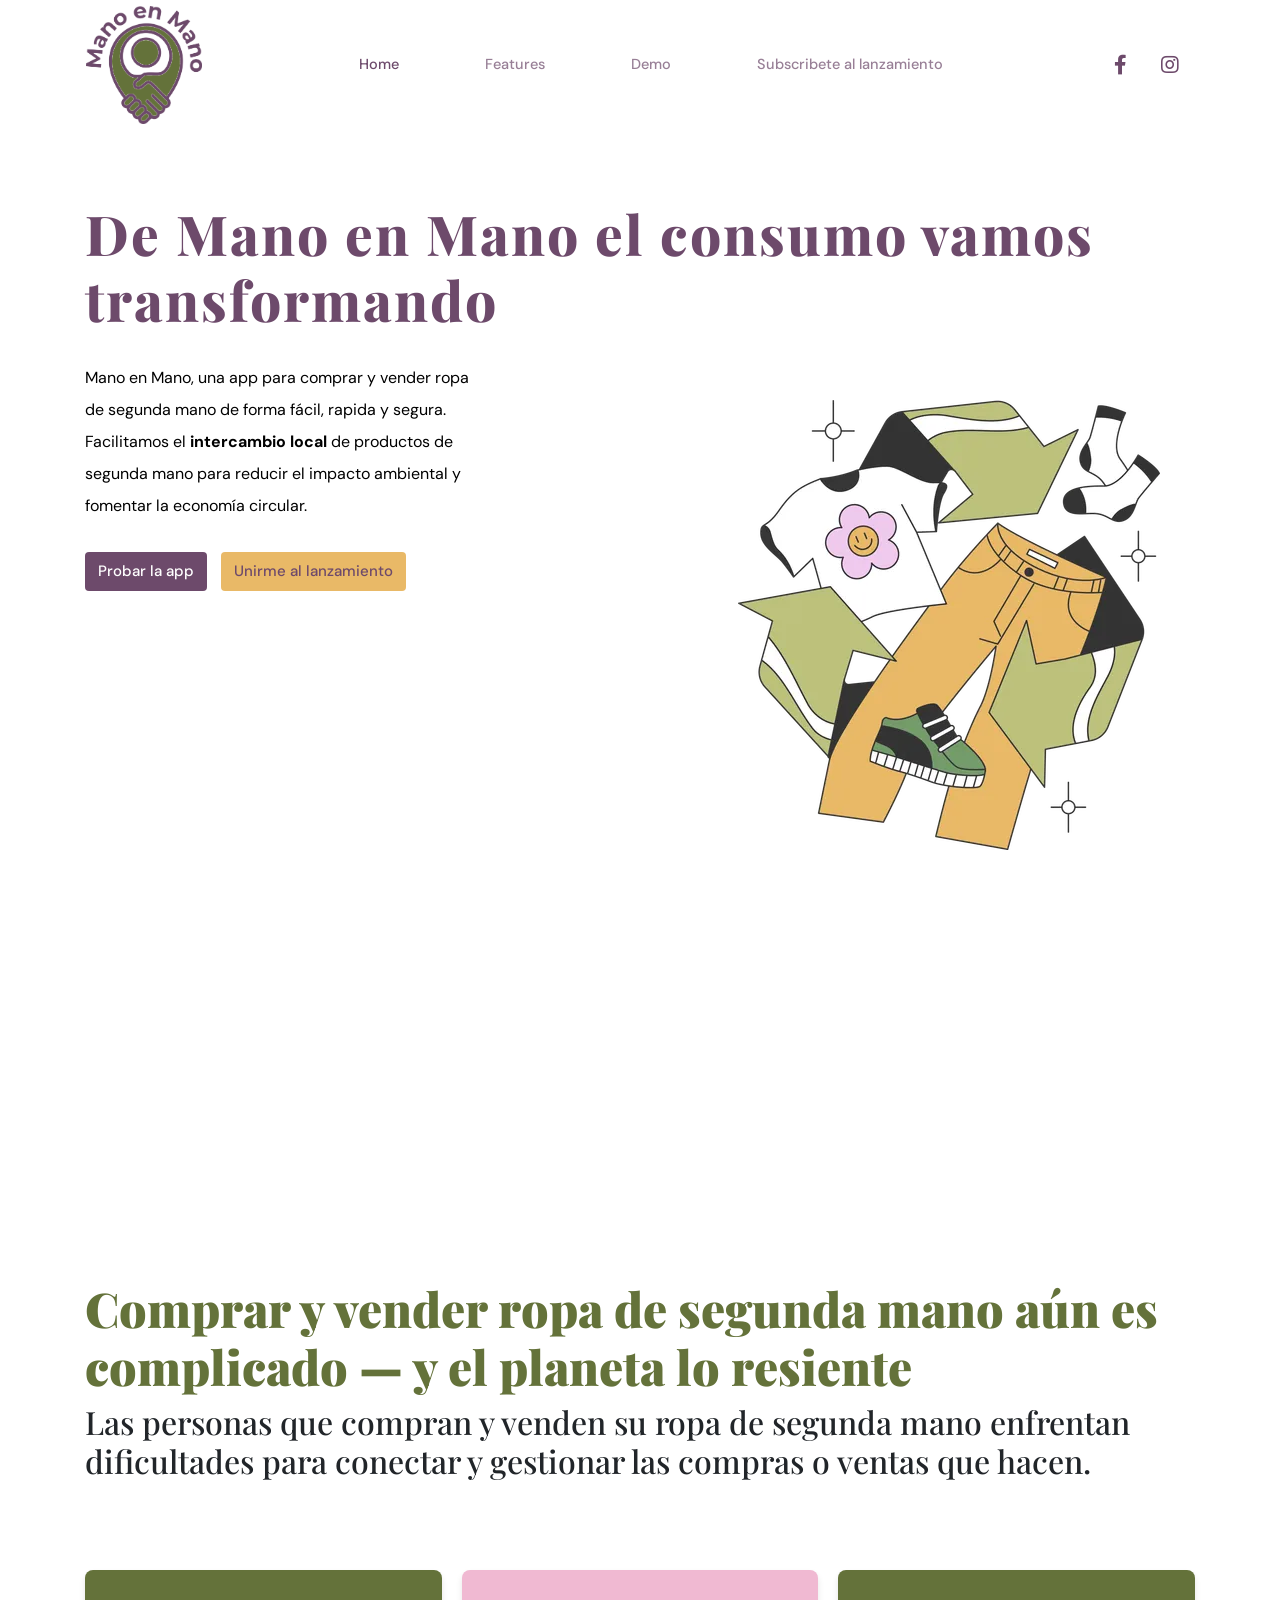
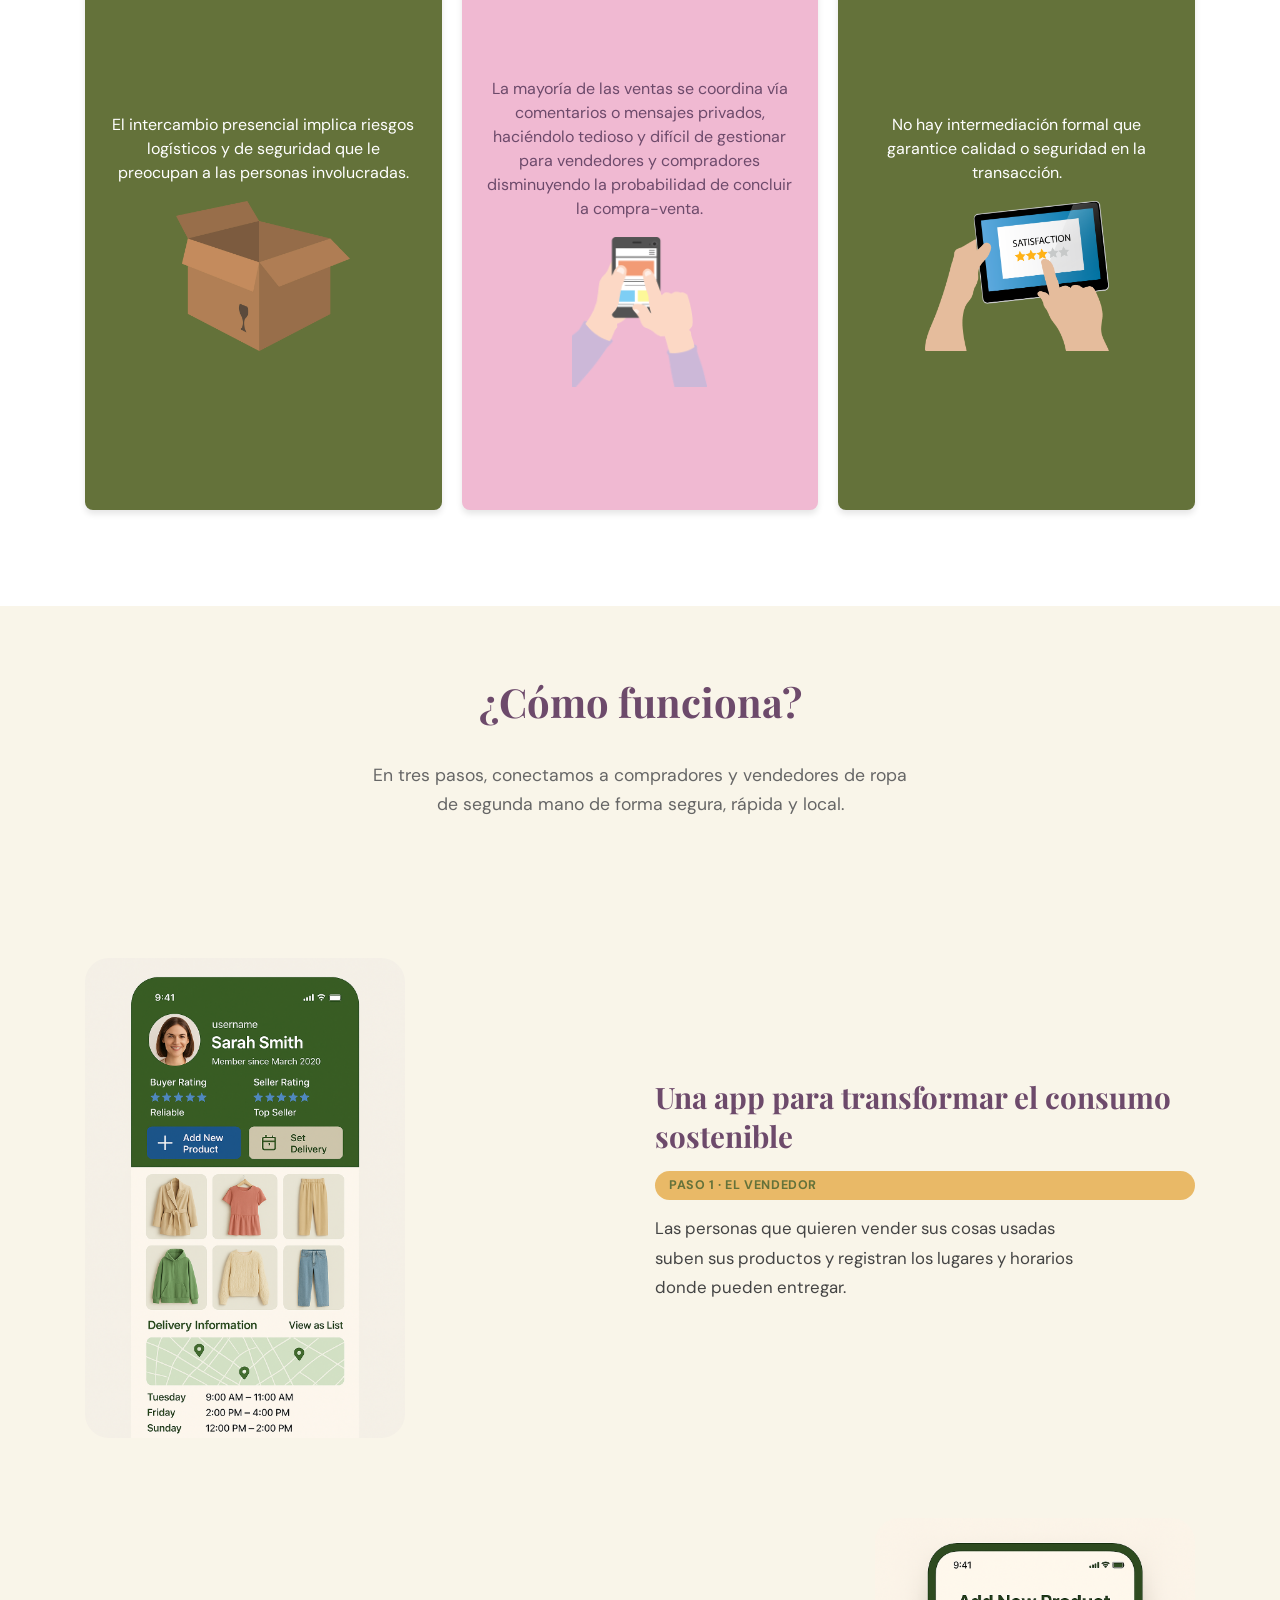
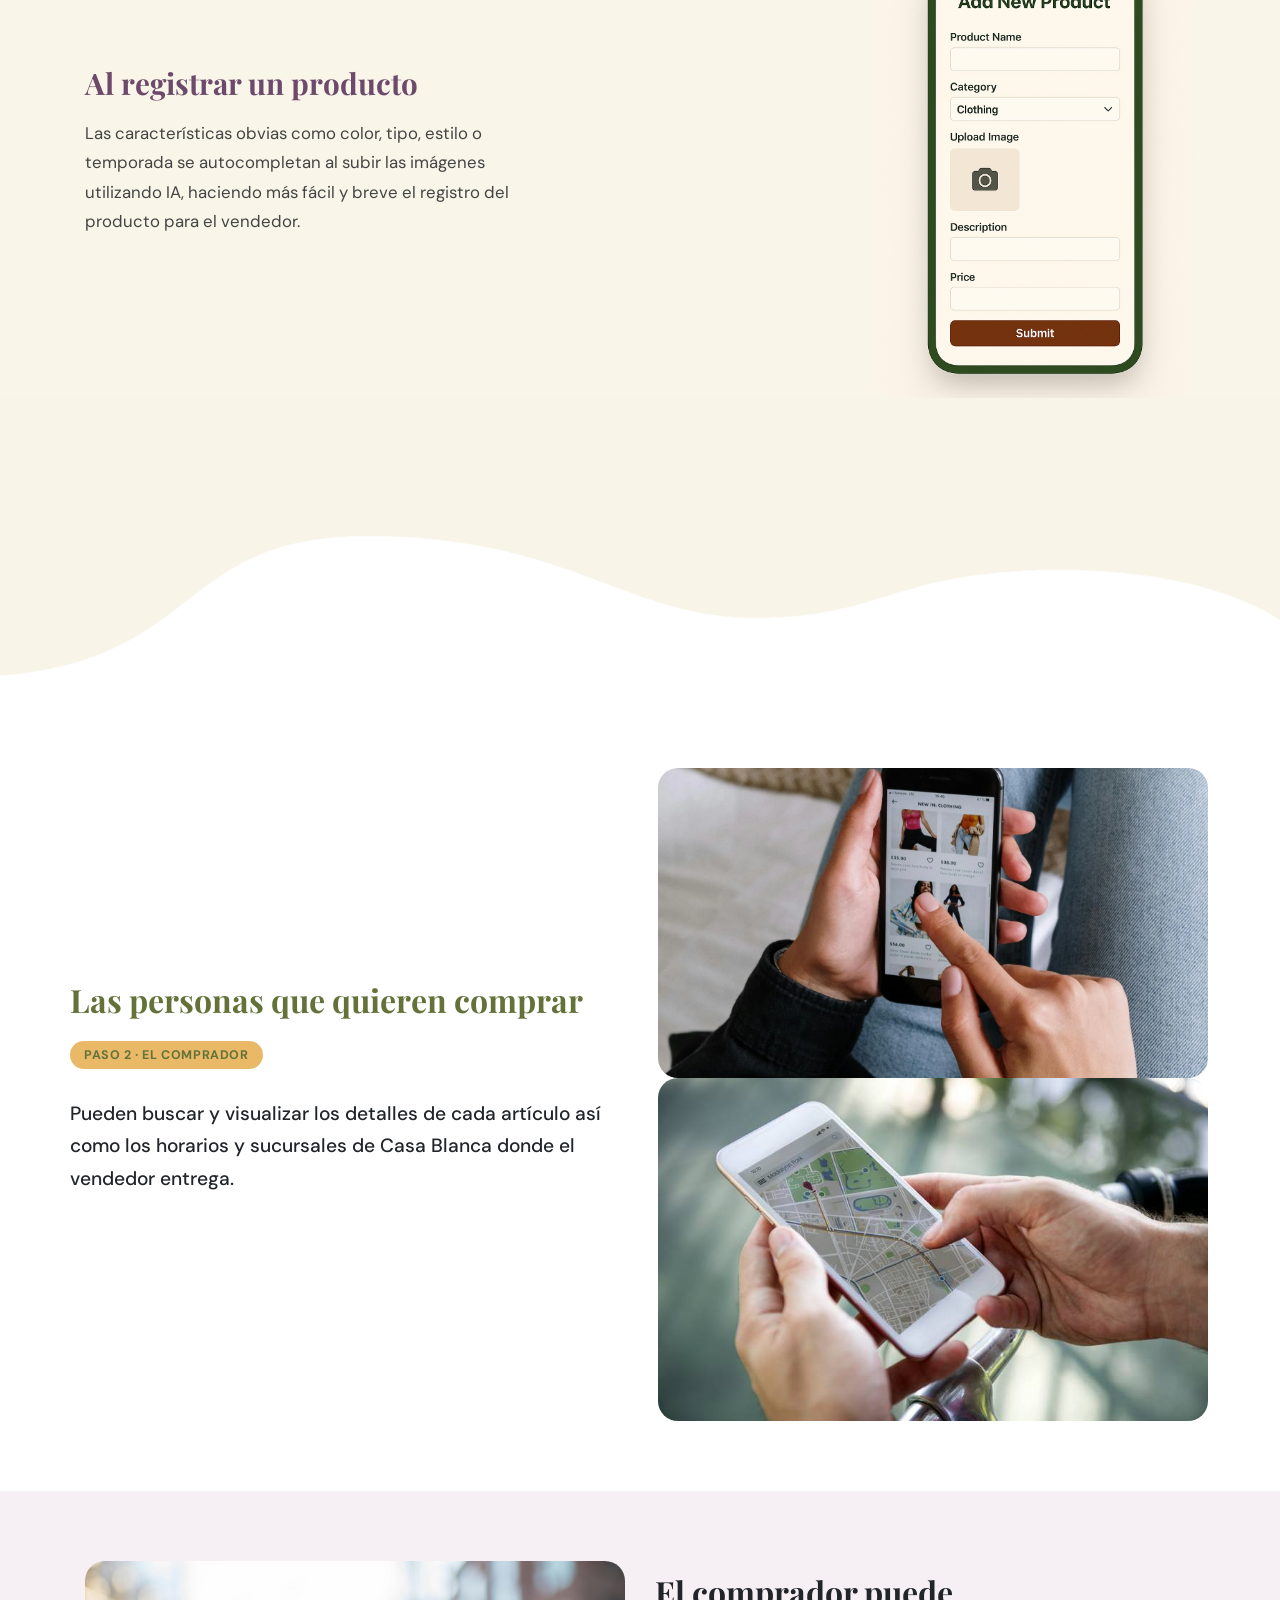
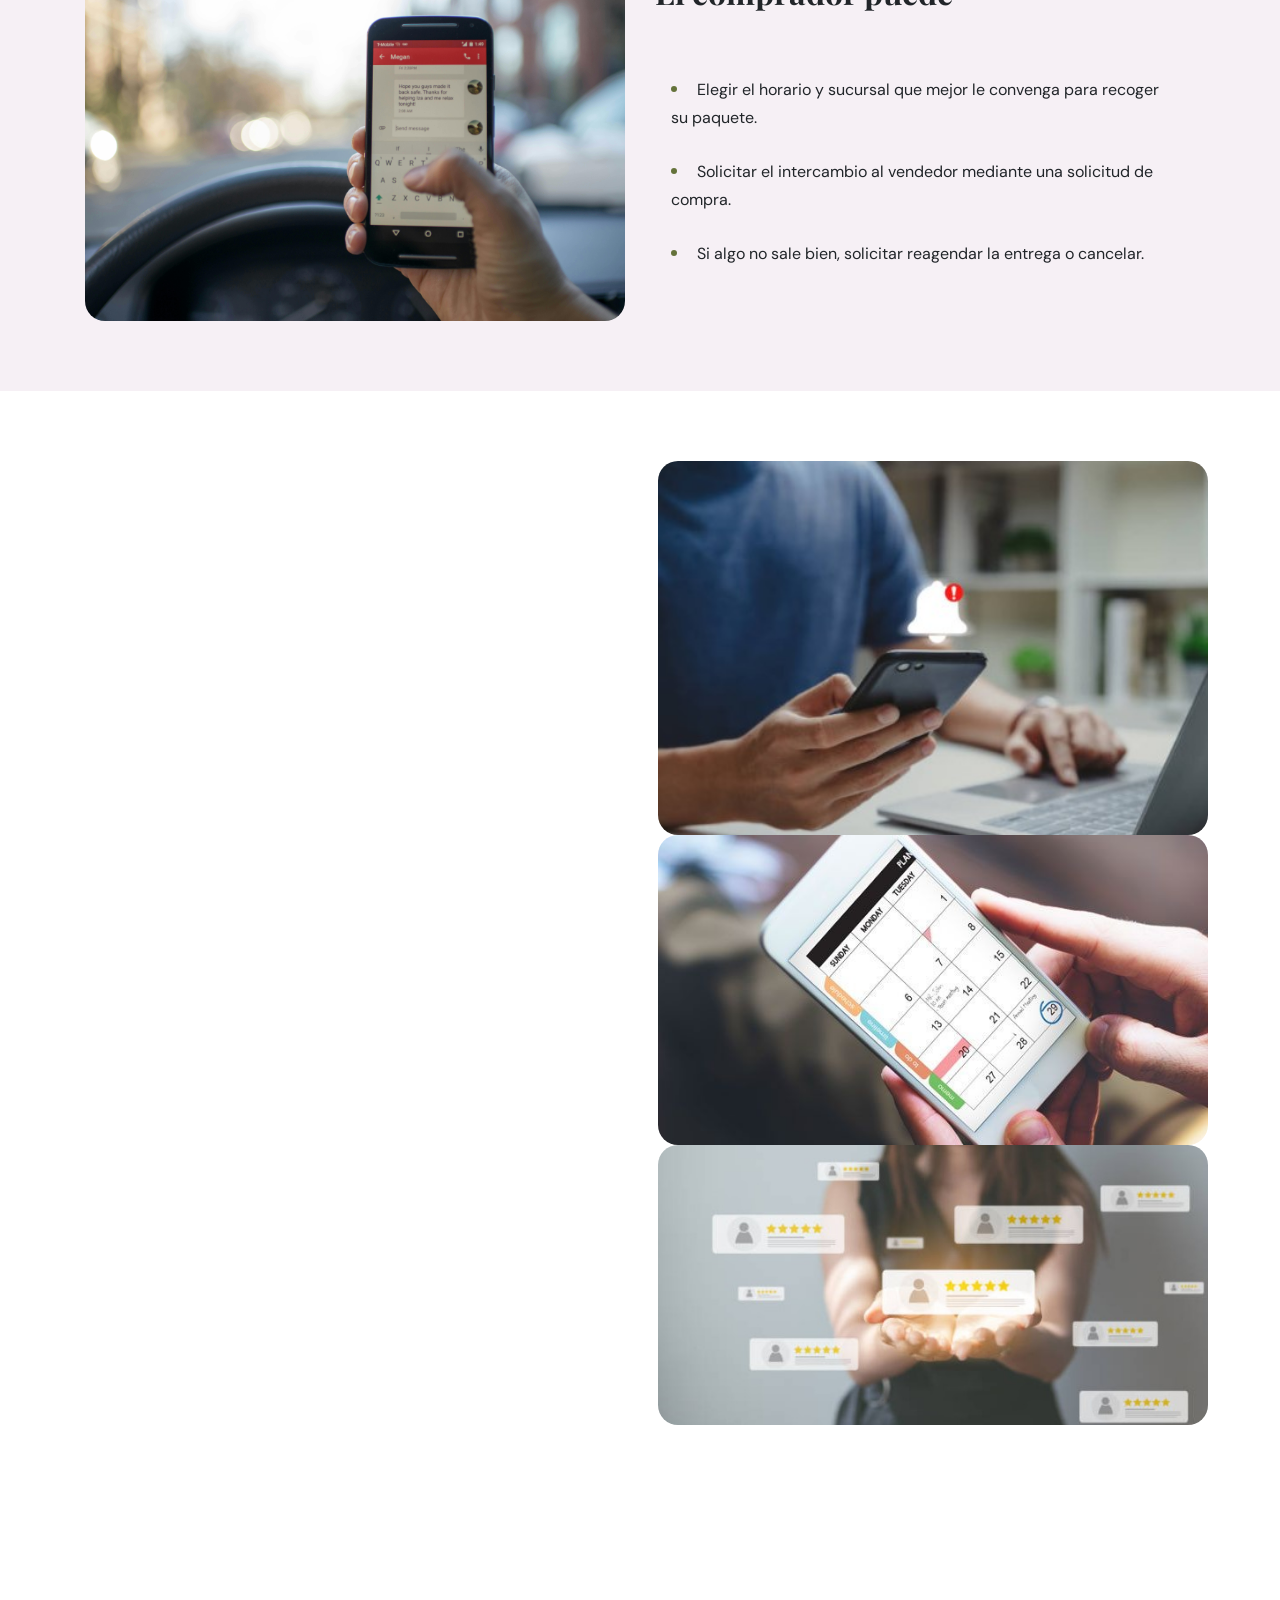
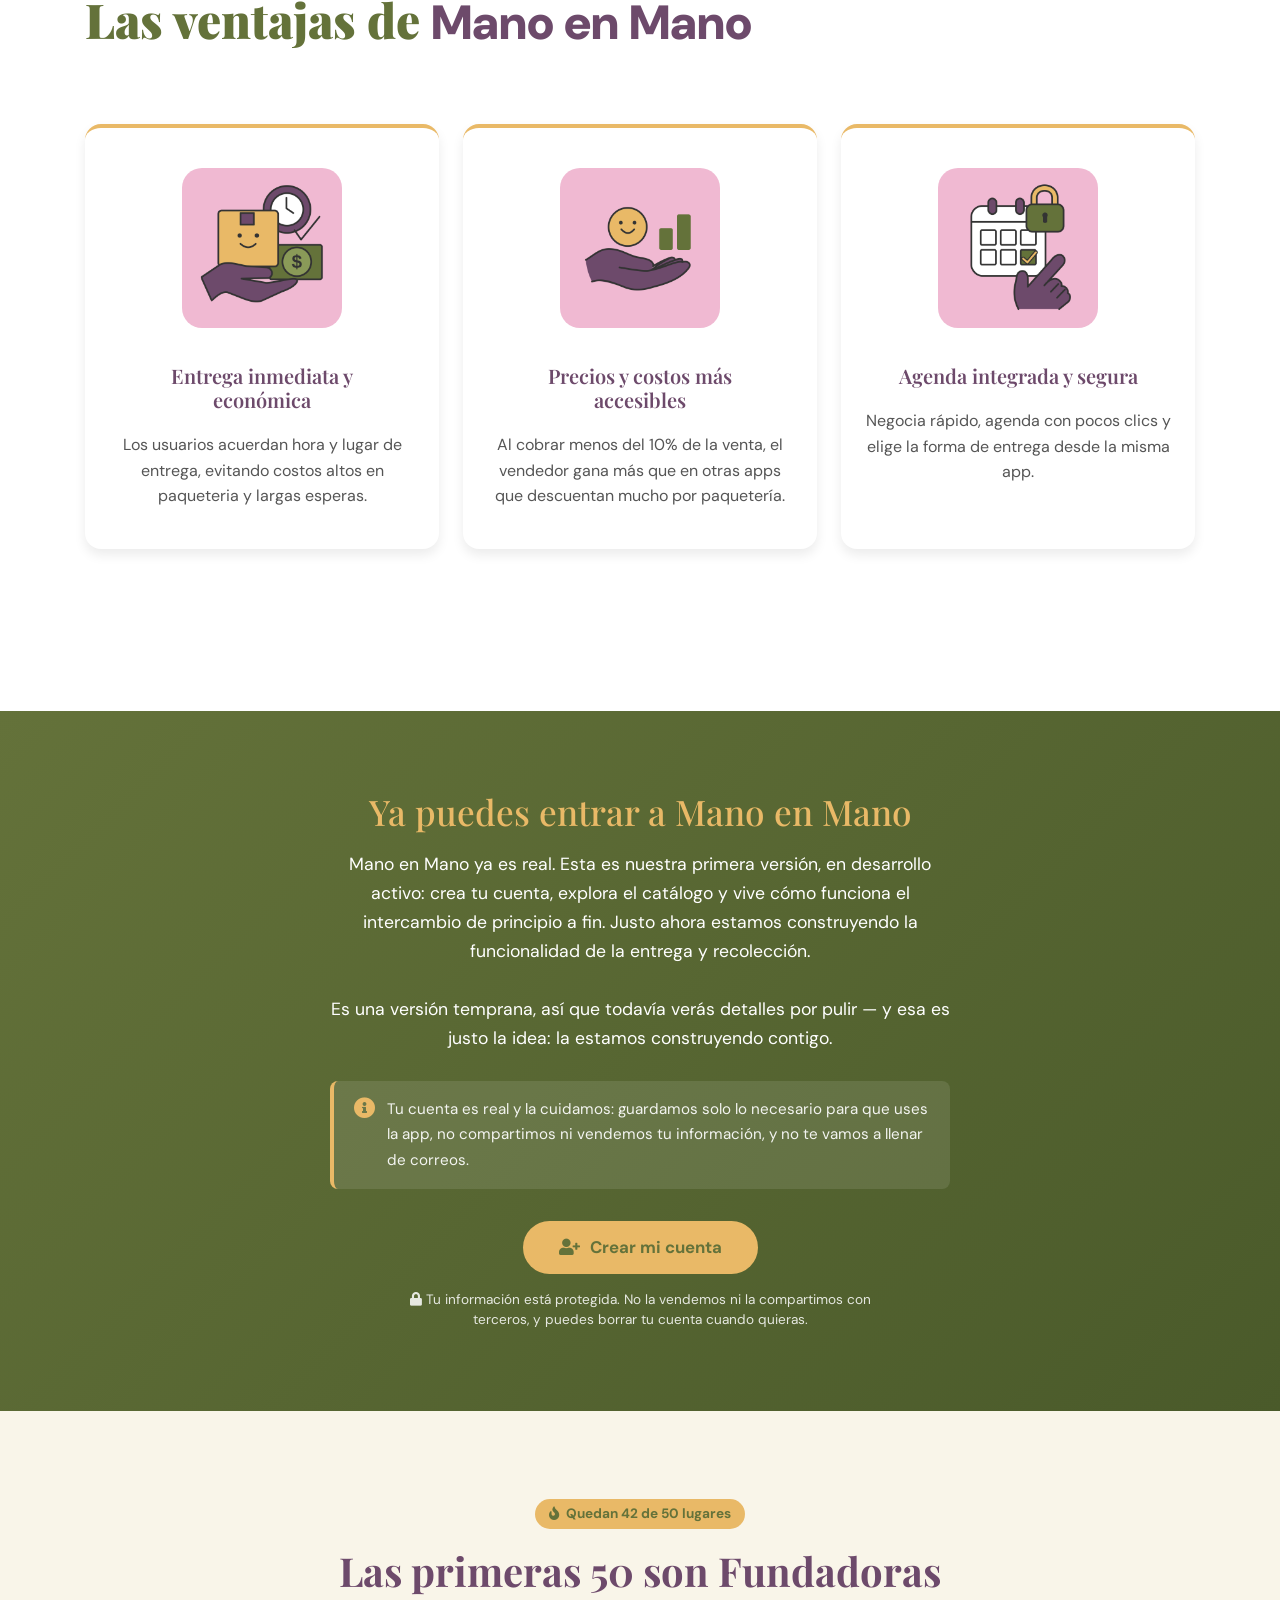
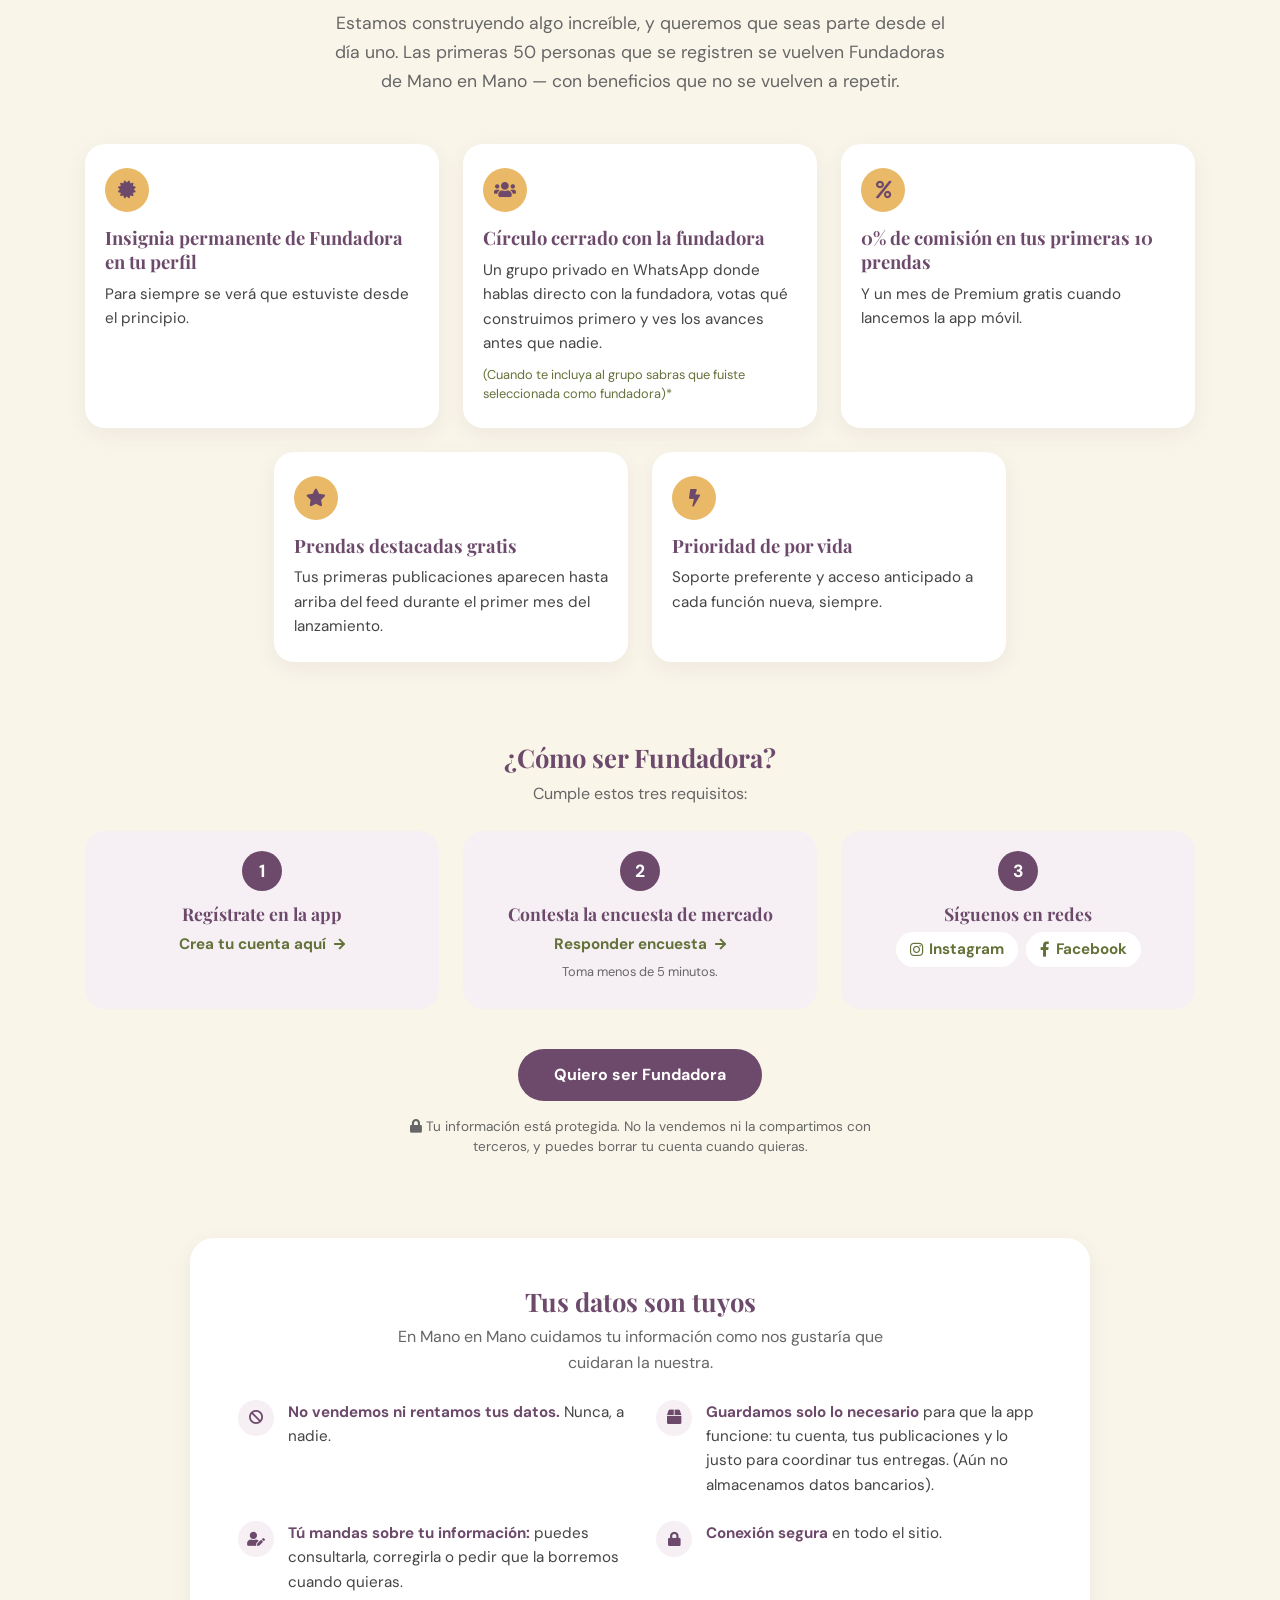
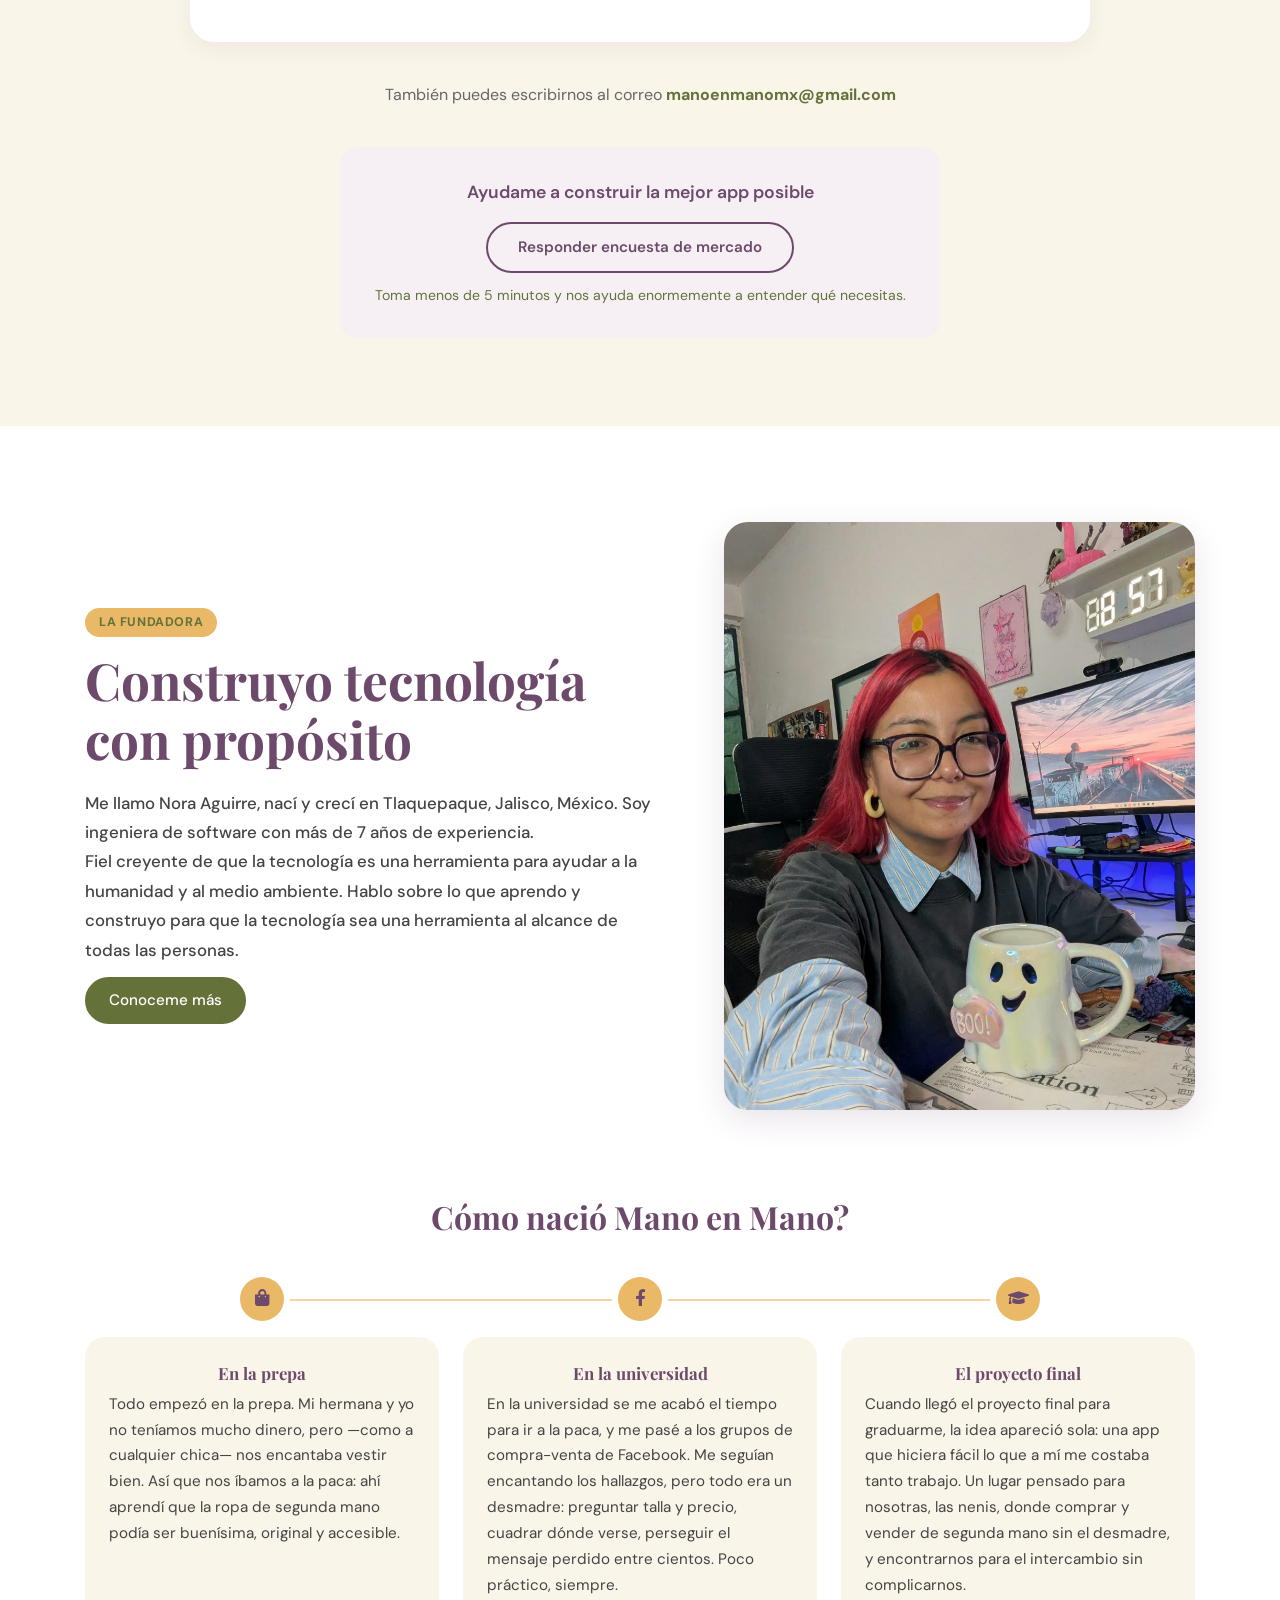
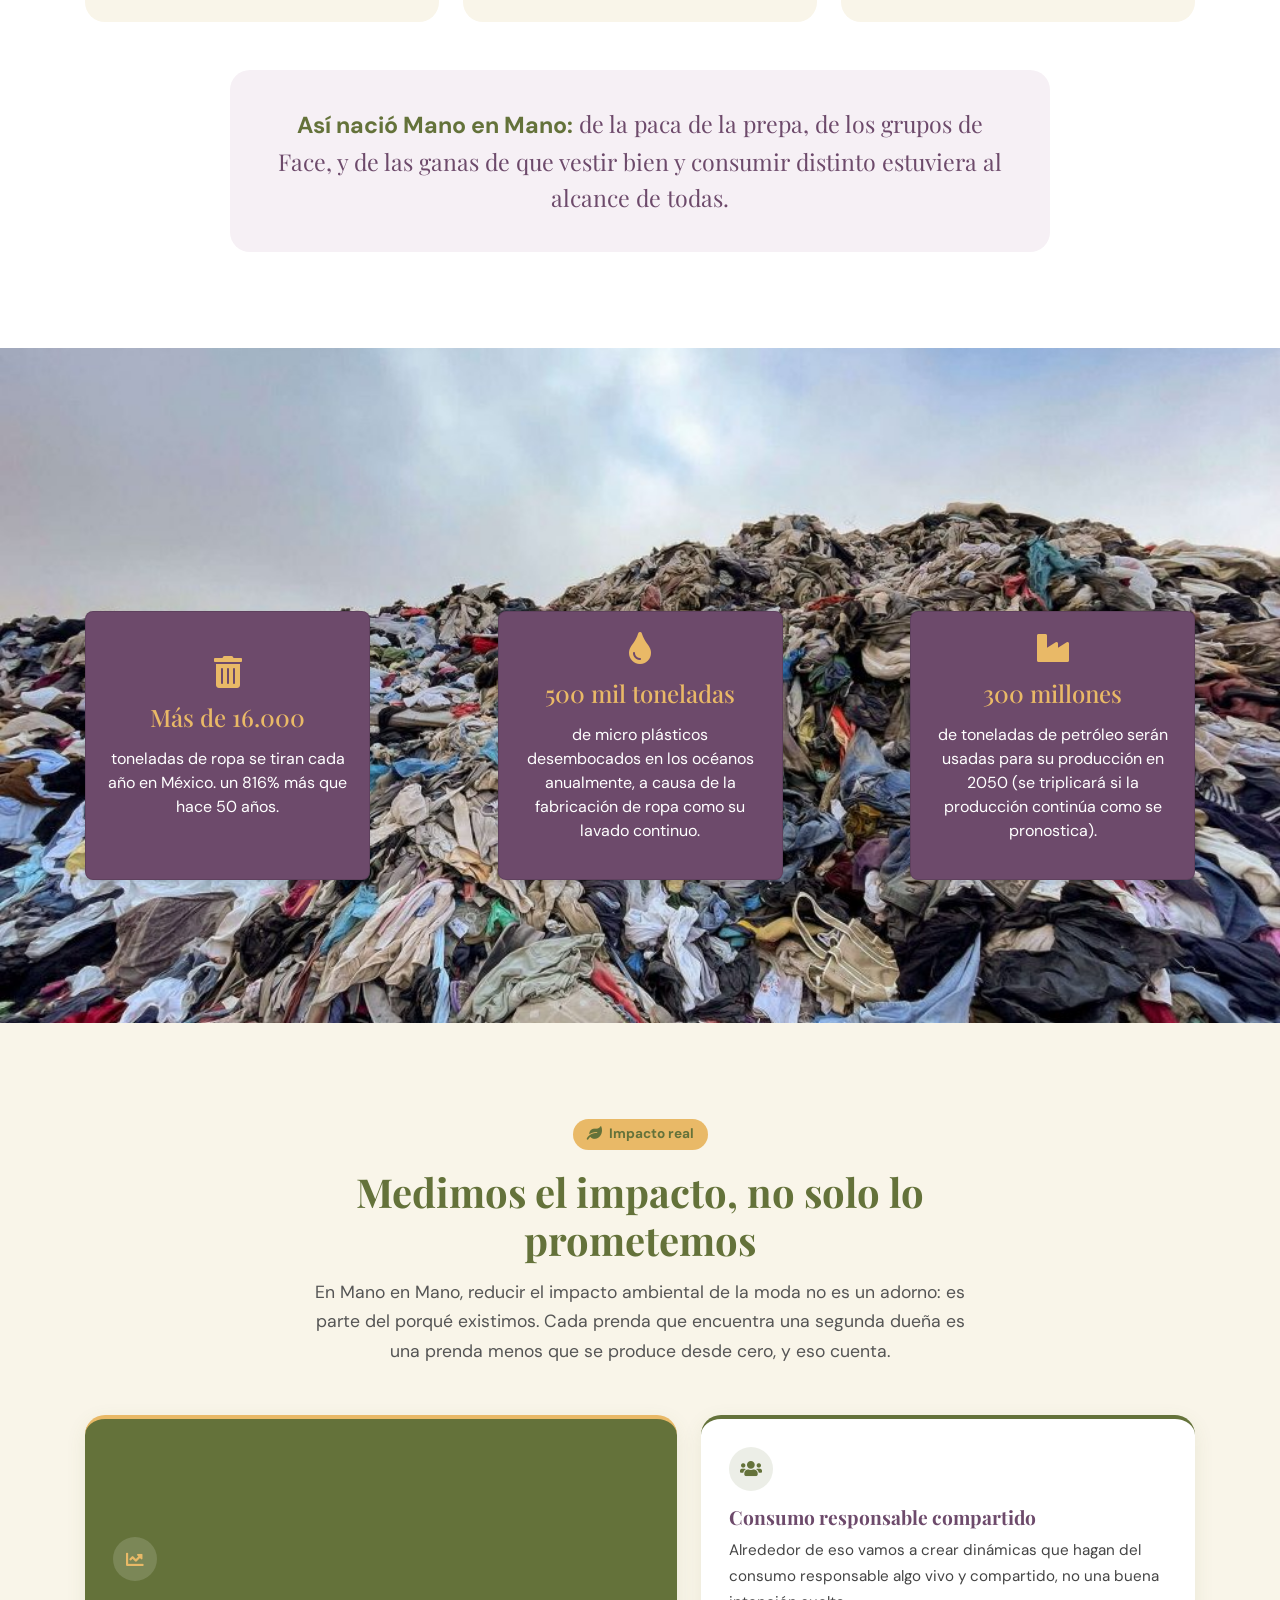
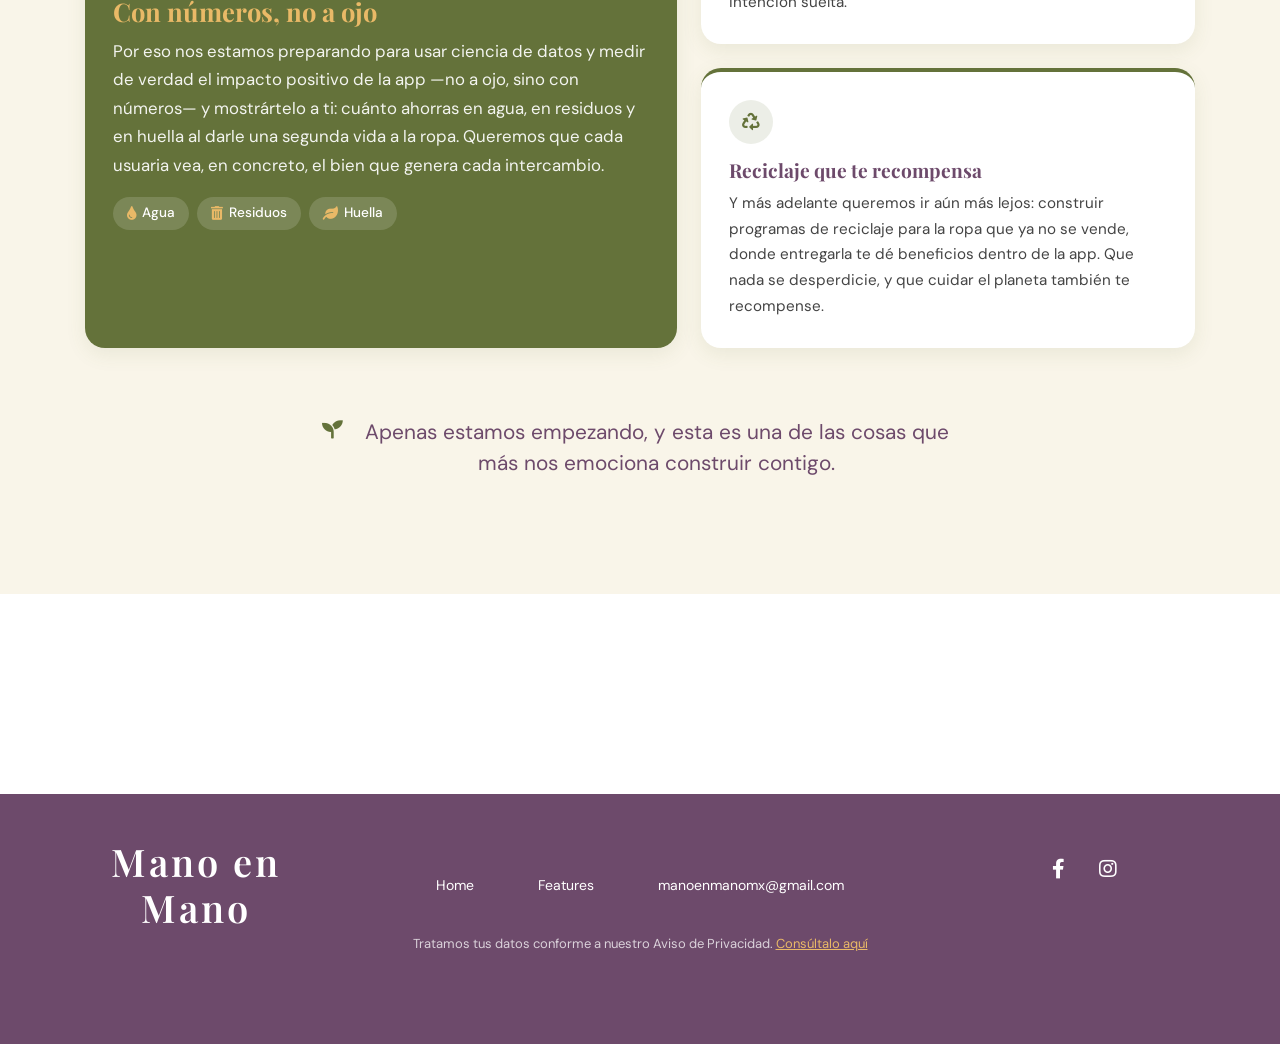
==== commit 0cd6f09f: "Rediseño de la landing: app real, Fundadoras, fundadora e impacto - Header fijo con logo compacto al" ====
--- a/index.html
+++ b/index.html
@@ -53,9 +53,10 @@
 		 ========================================================================================================== -->
 
 	<div id="fh5co-hero-wrapper">
+		<header class="site-header">
 		<nav class="container navbar navbar-expand-lg main-navbar-nav navbar-light">
 			<a class="navbar-brand" href="">
-				<img src="img/manoenmano-brown.png" alt="">
+				<img src="img/isotipo-recoloreado.png" alt="Mano en Mano">
 			</a>
 			<!-- <a class="navbar-brand" href="">Donde Entregas</a> -->
 			<button class="navbar-toggler" type="button" data-toggle="collapse" data-target="#navbarSupportedContent" aria-controls="navbarSupportedContent" aria-expanded="false" aria-label="Toggle navigation">
@@ -85,17 +86,19 @@
 				</ul>
 				<div class="social-icons-header">
 					<a href="https://www.facebook.com/profile.php?id=61576747594971" target="_blank"><i class="fab fa-facebook-f"></i></a>
-					<a href="https://www.instagram.com/manoenmano_app/" target="_blank"><i class="fab fa-instagram"></i></a>
+					<a href="https://www.instagram.com/manoenmano.mx/" target="_blank"><i class="fab fa-instagram"></i></a>
 					<!-- <a href="https://www.twitter.com/fh5co"><i class="fab fa-twitter"></i></a> -->
 				</div>
 			</div>
 		</nav>
+		</header>
 
 		<div class="container fh5co-hero-inner">
 			<h1 class="animated fadeIn wow" data-wow-delay="0.4s">De Mano en Mano el consumo vamos transformando</h1>
-			<p class="animated fadeIn wow" data-wow-delay="0.67s">Mano en Mano, una app para comprar y vender ropa de segunda mano de forma fácil, rapida y segura. Facilitamos el intercambio local de productos de segunda mano para reducir el impacto ambiental y fomentar la economía circular.</p>
+			<p class="animated fadeIn wow" data-wow-delay="0.67s">Mano en Mano, una app para comprar y vender ropa de segunda mano de forma fácil, rapida y segura. Facilitamos el <strong>intercambio local</strong> de productos de segunda mano para reducir el impacto ambiental y fomentar la economía circular.</p>
 			<!-- <button class="btn btn-md download-btn-first wow fadeInLeft animated" data-wow-delay="0.85s" onclick="$('#fh5co-download').goTo();return false;">Próximamente</button> -->
-			<button class="btn btn-md features-btn-first animated fadeInLeft wow" data-wow-delay="0.95s" onclick="$('#fh5co-subscribe').goTo();return false;">Unirme a la lista de espera</button>
+			<button class="btn btn-md demo-btn-first animated fadeInLeft wow" data-wow-delay="0.85s" onclick="$('#fh5co-demo').goTo();return false;">Probar la app</button>
+			<button class="btn btn-md features-btn-first animated fadeInLeft wow" data-wow-delay="0.95s" onclick="$('#fh5co-subscribe').goTo();return false;">Unirme al lanzamiento</button>
 			<img class="fh5co-hero-smartphone animated fadeInRight wow" data-wow-delay="1s" src="img/moda.webp" alt="Smartphone">
 		</div>
 
@@ -120,35 +123,6 @@
 			</div>
 		</div>
 	</div>
-	<!-- ==========================================================================================================
-													 ADVANTAGES
-		 ========================================================================================================== -->
-
-	<div class="fh5co-advantages-outer">
-		<div class="container">
-
-			<div class="row fh5co-advantages-grid-columns wow animated fadeIn" data-wow-delay="0.36s">
-				<div class="card">
-					<i class="fas fa-trash-alt fa-2x"></i>
-					<h1 class="grid-title">Más de 16.000</h1>
-					<p class="grid-desc">toneladas de ropa se tiran cada año en México. un 816% más que hace 50 años.</p>
-				</div>
-
-				<div class="card">
-					<i class="fas fa-tint fa-2x"></i>
-					<h1 class="grid-title">500 mil toneladas</h1>
-					<p class="grid-desc">de micro plásticos desembocados en los océanos anualmente, a causa de la fabricación de ropa como su lavado continuo.</p>
-				</div>
-
-				<div class="card">
-					<i class="fas fa-industry fa-2x"></i>
-					<h1 class="grid-title">300 millones</h1>
-					<p class="grid-desc">de toneladas de petróleo serán usadas para su producción en 2050 (se triplicará si la producción continúa como se pronostica).</p>
-				</div>
-
-			</div>
-		</div>
-	</div>
 
 	<!-- ==========================================================================================================
 													 ADVANTAGES
@@ -231,8 +205,9 @@
 				</div>
 
 				<div class="col-sm-6 in-order-2 sm-6-content wow animated fadeInRight" data-wow-delay="0.22s">
+					
+					<h1>Una app para transformar el consumo sostenible</h1>
 					<span class="step-badge">Paso 1 · El Vendedor</span>
-					<h1>Una app para transformar el consumo sostenible</h1>
 					<p>Las personas que quieren vender sus cosas usadas suben sus productos y registran los lugares y horarios donde pueden entregar.</p>
 					<!-- <span class="circle circle-first"><i class="fab fa-instagram"></i></span>
 					<span class="circle circle-middle"><i class="fab fa-facebook"></i></span>
@@ -260,8 +235,8 @@
 	<div class="container custom-container features-flow">
 		<div class="row">
 			<div class="col-sm-6 in-order-1 wow animated fadeInLeft" data-wow-delay="0.22s">
+				<h1>Las personas que quieren comprar</h1>
 				<span class="step-badge">Paso 2 · El Comprador</span>
-				<h1>Las personas que quieren comprar</h1>
 				<p class="large-bold">Pueden buscar y visualizar los detalles de cada artículo así como los horarios y sucursales de Casa Blanca donde el vendedor entrega.</p>
 			</div>
 			<div class="col-sm-6 d-flex flex-column gap-3 in-order-2 wow animated fadeInRight" data-wow-delay="0.22s">
@@ -288,7 +263,7 @@
 					<ul class="large-normal">
 						<li>Elegir el horario y sucursal que mejor le convenga para recoger su paquete.</li>
 						<li>Solicitar el intercambio al vendedor mediante una solicitud de compra.</li>
-						<li>Si algo no sale bien, solicitar reagendar la entrega.</li>
+						<li>Si algo no sale bien, solicitar reagendar la entrega o cancelar.</li>
 					</ul>
 				</div>
 			</div>
@@ -300,8 +275,8 @@
 			<div class="col-sm-6 in-order-1 wow animated fadeInLeft" data-wow-delay="0.22s">
 				<span class="step-badge">Paso 3 · El Acuerdo</span>
 				<h1>Una vez hecho el acuerdo</h1>
-				<ul class="large-normal">
-					<li>El comprador transfiere el costo del artículo — el monto se libera al vendedor solo cuando el comprador confirma que recibió el producto.</li>
+				<ul class="l arge-normal">
+					<!-- <li>El comprador transfiere el costo del artículo — el monto se libera al vendedor solo cuando el comprador confirma que recibió el producto.</li> -->
 					<li>Ambos reciben recordatorios con fecha, sucursales de entrega y recolección, y el acuerdo queda disponible en su agenda.</li>
 					<li>El vendedor tiene 48 horas para dejar el paquete en la sucursal de Casa Blanca.</li>
 					<li>Al confirmar la recepción, el pago se transfiere al vendedor y ambos se evalúan mutuamente — construyendo un sistema de confianza visible en sus perfiles.</li>
@@ -327,7 +302,7 @@
 		<div class="card-3">
 			<img src="img/ventajas-2.png" alt="Entrega inmediata">
 			<h2>Entrega inmediata y económica</h2>
-			<p>Los usuarios acuerdan hora y lugar de entrega, evitando costos altos y largas esperas.</p>
+			<p>Los usuarios acuerdan hora y lugar de entrega, evitando costos altos en paqueteria y largas esperas.</p>
 		</div>
 		<div class="card-3">
 			<img src="img/ventajas-1.png" alt="Precios accesibles">
@@ -348,33 +323,278 @@
 
 	<section class="demo-section wow animated fadeIn" data-wow-delay="0.2s" id="fh5co-demo">
 		<div class="container">
-			<h1>Explora el demo de la app</h1>
-			<p>Creamos un prototipo visual para que puedas conocer cómo se sentirá navegar dentro de Mano en Mano antes del lanzamiento.</p>
+			<h1>Ya puedes entrar a Mano en Mano</h1>
+			<p>Mano en Mano ya es real. Esta es nuestra primera versión, en desarrollo activo: crea tu cuenta, explora el catálogo y vive cómo funciona el intercambio de principio a fin. Justo ahora estamos construyendo la funcionalidad de la entrega y recolección.</p>
+			<p>Es una versión temprana, así que todavía verás detalles por pulir — y esa es justo la idea: la estamos construyendo contigo.</p>
 			<div class="demo-notice">
 				<i class="fas fa-info-circle fa-lg"></i>
 				<span>
-					Esta versión es solo representativa — es un frontend sin backend real. Puedes simular el inicio de sesión con <strong>cualquier correo y cualquier contraseña</strong>. No guardamos ni registramos ningún dato.
+					Tu cuenta es real y la cuidamos: guardamos solo lo necesario para que uses la app, no compartimos ni vendemos tu información, y no te vamos a llenar de correos.
 				</span>
 			</div>
 			<a href="https://manoenmano.netlify.app/" target="_blank" rel="noopener noreferrer" class="btn btn-demo">
-				<i class="fas fa-mobile-alt"></i> Ver demo de la app
+				<i class="fas fa-user-plus"></i> Crear mi cuenta
 			</a>
+			<small class="signup-microcopy">
+				<i class="fas fa-lock"></i> Tu información está protegida. No la vendemos ni la compartimos con terceros, y puedes borrar tu cuenta cuando quieras.
+			</small>
 		</div>
 	</section>
 
-	<section class="hero-banner" id="fh5co-subscribe">
-		<h1>Estamos construyendo algo increíble</h1>
-		<h2>¡Nuestro MVP está en camino! Queremos que seas parte de esta transformación.</h2>
-		<h3>Registrate para probar la primera versión de nuestra app!</h3>
-		<div data-tf-live="01JWJ6D3H7BET4QC7XS36XCXM6" class="beta-tester-form"></div>
-		<p>También puedes escribirnos al correo <strong>manoenmanomx@gmail.com</strong></p>
-
-		<div class="survey-cta wow animated fadeIn" data-wow-delay="0.4s">
-			<p>¿Quieres ayudarnos a construir la mejor app posible?</p>
-			<a href="https://docs.google.com/forms/d/e/1FAIpQLScLgC6edW51uABlIxhU0NsBzngPbpsZaZb-CgLigCqMQ6aQBQ/viewform?usp=sharing&ouid=112637791397550668187" target="_blank" rel="noopener noreferrer" class="btn-survey">
-				Responder encuesta de mercado
-			</a>
-			<small>Toma menos de 5 minutos y nos ayuda enormemente a entender qué necesitas.</small>
+	<section class="founders-section" id="fh5co-subscribe">
+		<div class="container">
+
+			<!-- Encabezado -->
+			<header class="founders-intro wow animated fadeIn" data-wow-delay="0.1s">
+				<!-- El número de lugares se edita a mano en js/main.js (SPOTS_LEFT) -->
+				<span class="step-badge founders-spots"><i class="fas fa-fire"></i> Quedan <span id="spots-left">42</span> de 50 lugares</span>
+				<h2>Las primeras 50 son Fundadoras</h2>
+				<p>Estamos construyendo algo increíble, y queremos que seas parte desde el día uno. Las primeras 50 personas que se registren se vuelven Fundadoras de Mano en Mano — con beneficios que no se vuelven a repetir.</p>
+			</header>
+
+			<!-- Beneficios -->
+			<div class="founders-grid">
+				<article class="founders-card wow animated fadeIn" data-wow-delay="0.15s">
+					<span class="founders-icon"><i class="fas fa-certificate"></i></span>
+					<h3>Insignia permanente de Fundadora en tu perfil</h3>
+					<p>Para siempre se verá que estuviste desde el principio.</p>
+				</article>
+				<article class="founders-card wow animated fadeIn" data-wow-delay="0.2s">
+					<span class="founders-icon"><i class="fas fa-users"></i></span>
+					<h3>Círculo cerrado con la fundadora</h3>
+					<p>Un grupo privado en WhatsApp donde hablas directo con la fundadora, votas qué construimos primero y ves los avances antes que nadie.</p>
+					<small>(Cuando te incluya al grupo sabras que fuiste seleccionada como fundadora)*</small>
+				</article>
+				<article class="founders-card wow animated fadeIn" data-wow-delay="0.25s">
+					<span class="founders-icon"><i class="fas fa-percent"></i></span>
+					<h3>0% de comisión en tus primeras 10 prendas</h3>
+					<p>Y un mes de Premium gratis cuando lancemos la app móvil.</p>
+				</article>
+				<article class="founders-card wow animated fadeIn" data-wow-delay="0.3s">
+					<span class="founders-icon"><i class="fas fa-star"></i></span>
+					<h3>Prendas destacadas gratis</h3>
+					<p>Tus primeras publicaciones aparecen hasta arriba del feed durante el primer mes del lanzamiento.</p>
+				</article>
+				<article class="founders-card wow animated fadeIn" data-wow-delay="0.35s">
+					<span class="founders-icon"><i class="fas fa-bolt"></i></span>
+					<h3>Prioridad de por vida</h3>
+					<p>Soporte preferente y acceso anticipado a cada función nueva, siempre.</p>
+				</article>
+			</div>
+
+			<!-- Requisitos -->
+			<div class="founders-steps-wrap">
+				<h3 class="founders-subtitle">¿Cómo ser Fundadora?</h3>
+				<p class="founders-lead">Cumple estos tres requisitos:</p>
+				<ol class="founders-steps">
+					<li class="founders-step wow animated fadeIn" data-wow-delay="0.15s">
+						<span class="founders-step-num">1</span>
+						<h4>Regístrate en la app</h4>
+						<a href="https://manoenmano.netlify.app/" target="_blank" rel="noopener noreferrer" class="founders-link">Crea tu cuenta aquí <i class="fas fa-arrow-right"></i></a>
+					</li>
+					<li class="founders-step wow animated fadeIn" data-wow-delay="0.25s">
+						<span class="founders-step-num">2</span>
+						<h4>Contesta la encuesta de mercado</h4>
+						<a href="https://docs.google.com/forms/d/e/1FAIpQLScLgC6edW51uABlIxhU0NsBzngPbpsZaZb-CgLigCqMQ6aQBQ/viewform?usp=sharing&ouid=112637791397550668187" target="_blank" rel="noopener noreferrer" class="founders-link">Responder encuesta <i class="fas fa-arrow-right"></i></a>
+						<small>Toma menos de 5 minutos.</small>
+					</li>
+					<li class="founders-step wow animated fadeIn" data-wow-delay="0.35s">
+						<span class="founders-step-num">3</span>
+						<h4>Síguenos en redes</h4>
+						<div class="founders-social">
+							<a href="https://www.instagram.com/manoenmano.mx/" target="_blank" rel="noopener noreferrer" aria-label="Instagram"><i class="fab fa-instagram"></i> Instagram</a>
+							<a href="https://www.facebook.com/profile.php?id=61576747594971" target="_blank" rel="noopener noreferrer" aria-label="Facebook"><i class="fab fa-facebook-f"></i> Facebook</a>
+						</div>
+					</li>
+				</ol>
+			</div>
+
+			<!-- Llamado a la acción -->
+			<div class="founders-cta">
+				<a href="https://manoenmano.netlify.app/" target="_blank" rel="noopener noreferrer" class="btn btn-md demo-btn-first">Quiero ser Fundadora</a>
+				<small class="signup-microcopy">
+					<i class="fas fa-lock"></i> Tu información está protegida. No la vendemos ni la compartimos con terceros, y puedes borrar tu cuenta cuando quieras.
+				</small>
+			</div>
+
+			<!-- Privacidad -->
+			<div class="privacy-panel wow animated fadeIn" data-wow-delay="0.2s">
+				<h3 class="founders-subtitle">Tus datos son tuyos</h3>
+				<p class="founders-lead">En Mano en Mano cuidamos tu información como nos gustaría que cuidaran la nuestra.</p>
+				<ul class="privacy-grid">
+					<li>
+						<span class="privacy-icon"><i class="fas fa-ban"></i></span>
+						<div><strong>No vendemos ni rentamos tus datos.</strong> Nunca, a nadie.</div>
+					</li>
+					<li>
+						<span class="privacy-icon"><i class="fas fa-box"></i></span>
+						<div><strong>Guardamos solo lo necesario</strong> para que la app funcione: tu cuenta, tus publicaciones y lo justo para coordinar tus entregas. (Aún no almacenamos datos bancarios).</div>
+					</li>
+					<!-- <li>
+						<span class="privacy-icon"><i class="fas fa-handshake"></i></span>
+						<div><strong>Solo compartimos lo mínimo</strong> con la otra persona del intercambio y con la paquetería, y únicamente para completar tu entrega.</div>
+					</li> -->
+					<li>
+						<span class="privacy-icon"><i class="fas fa-user-edit"></i></span>
+						<div><strong>Tú mandas sobre tu información:</strong> puedes consultarla, corregirla o pedir que la borremos cuando quieras.</div>
+					</li>
+					<li>
+						<span class="privacy-icon"><i class="fas fa-lock"></i></span>
+						<div><strong>Conexión segura</strong> en todo el sitio.</div>
+					</li>
+				</ul>
+			</div>
+
+			<!-- Contacto y encuesta -->
+			<div class="founders-footer">
+				<p class="founders-contact">También puedes escribirnos al correo <strong>manoenmanomx@gmail.com</strong></p>
+				<div class="survey-cta wow animated fadeIn" data-wow-delay="0.4s">
+					<p>Ayudame a construir la mejor app posible</p>
+					<a href="https://docs.google.com/forms/d/e/1FAIpQLScLgC6edW51uABlIxhU0NsBzngPbpsZaZb-CgLigCqMQ6aQBQ/viewform?usp=sharing&ouid=112637791397550668187" target="_blank" rel="noopener noreferrer" class="btn-survey">
+						Responder encuesta de mercado
+					</a>
+					<small>Toma menos de 5 minutos y nos ayuda enormemente a entender qué necesitas.</small>
+				</div>
+			</div>
+
+		</div>
+	</section>
+
+	<!-- ==========================================================================================================
+	                                           SOBRE LA FUNDADORA
+	     ========================================================================================================== -->
+
+	<section class="about-founder" id="fh5co-fundadora">
+		<div class="container">
+			<div class="about-founder-grid">
+				<div class="about-founder-photo wow animated fadeIn" data-wow-delay="0.2s">
+					<img src="img/noraprofile.jpeg" alt="Nora, fundadora de Mano en Mano" loading="lazy" width="1080" height="1920">
+				</div>
+				<div class="about-founder-text wow animated fadeIn" data-wow-delay="0.1s">
+					<span class="step-badge">La fundadora</span>
+					<h2>Construyo tecnología con propósito</h2>
+					<p class="about-founder-bio">Me llamo Nora Aguirre, nací y crecí en Tlaquepaque, Jalisco, México. Soy ingeniera de software con más de 7 años de experiencia. <br> Fiel creyente de que la tecnología es una herramienta para ayudar a la humanidad y al medio ambiente. Hablo sobre lo que aprendo y construyo para que la tecnología sea una herramienta al alcance de todas las personas.</p>
+					
+					<div class="about-founder-actions">
+						<!-- <a href="https://www.noraprogramadora.com/" class="btn btn-founder">Conoceme más</a> -->
+						<!-- <a href="https://www.instagram.com/noraprogramadora/" target="_blank" rel="noopener noreferrer" class="btn btn-founder btn-founder--outline btn-founder--icon" aria-label="Conoce mi contenido en Instagram" title="Conoce mi contenido en Instagram">
+							<i class="fab fa-instagram"></i>
+						</a> -->
+						<a href="https://www.instagram.com/noraprogramadora/" target="_blank" rel="noopener noreferrer" class="btn btn-founder">Conoceme más</a>
+					</div>
+				</div>
+			</div>
+
+			<!-- Mi historia -->
+			<div class="founder-story">
+				<h3 class="founder-story-title wow animated fadeIn" data-wow-delay="0.1s">Cómo nació Mano en Mano?</h3>
+
+				<ol class="founder-timeline">
+					<li class="founder-moment wow animated fadeIn" data-wow-delay="0.15s">
+						<span class="founder-moment-icon"><i class="fas fa-shopping-bag"></i></span>
+						<div class="founder-moment-body">
+							<span class="founder-moment-label">En la prepa</span>
+							<p>Todo empezó en la prepa. Mi hermana y yo no teníamos mucho dinero, pero —como a cualquier chica— nos encantaba vestir bien. Así que nos íbamos a la paca: ahí aprendí que la ropa de segunda mano podía ser buenísima, original y accesible.</p>
+						</div>
+					</li>
+					<li class="founder-moment wow animated fadeIn" data-wow-delay="0.25s">
+						<span class="founder-moment-icon"><i class="fab fa-facebook-f"></i></span>
+						<div class="founder-moment-body">
+							<span class="founder-moment-label">En la universidad</span>
+							<p>En la universidad se me acabó el tiempo para ir a la paca, y me pasé a los grupos de compra-venta de Facebook. Me seguían encantando los hallazgos, pero todo era un desmadre: preguntar talla y precio, cuadrar dónde verse, perseguir el mensaje perdido entre cientos. Poco práctico, siempre.</p>
+						</div>
+					</li>
+					<li class="founder-moment wow animated fadeIn" data-wow-delay="0.35s">
+						<span class="founder-moment-icon"><i class="fas fa-graduation-cap"></i></span>
+						<div class="founder-moment-body">
+							<span class="founder-moment-label">El proyecto final</span>
+							<p>Cuando llegó el proyecto final para graduarme, la idea apareció sola: una app que hiciera fácil lo que a mí me costaba tanto trabajo. Un lugar pensado para nosotras, las nenis, donde comprar y vender de segunda mano sin el desmadre, y encontrarnos para el intercambio sin complicarnos.</p>
+						</div>
+					</li>
+				</ol>
+
+				<blockquote class="founder-story-closing wow animated fadeIn" data-wow-delay="0.2s">
+					<p><strong>Así nació Mano en Mano:</strong> de la paca de la prepa, de los grupos de Face, y de las ganas de que vestir bien y consumir distinto estuviera al alcance de todas.</p>
+				</blockquote>
+			</div>
+		</div>
+	</section>
+
+	
+	<!-- ==========================================================================================================
+													 IMPACTO AMBIENTAL
+		 ========================================================================================================== -->
+
+	<div class="fh5co-advantages-outer">
+		<div class="container">
+
+			<div class="row fh5co-advantages-grid-columns wow animated fadeIn" data-wow-delay="0.36s">
+				<div class="card">
+					<i class="fas fa-trash-alt fa-2x"></i>
+					<h1 class="grid-title">Más de 16.000</h1>
+					<p class="grid-desc">toneladas de ropa se tiran cada año en México. un 816% más que hace 50 años.</p>
+				</div>
+
+				<div class="card">
+					<i class="fas fa-tint fa-2x"></i>
+					<h1 class="grid-title">500 mil toneladas</h1>
+					<p class="grid-desc">de micro plásticos desembocados en los océanos anualmente, a causa de la fabricación de ropa como su lavado continuo.</p>
+				</div>
+
+				<div class="card">
+					<i class="fas fa-industry fa-2x"></i>
+					<h1 class="grid-title">300 millones</h1>
+					<p class="grid-desc">de toneladas de petróleo serán usadas para su producción en 2050 (se triplicará si la producción continúa como se pronostica).</p>
+				</div>
+
+			</div>
+		</div>
+	</div>
+
+
+	<!-- ==========================================================================================================
+	                                         MEDIMOS EL IMPACTO
+	     ========================================================================================================== -->
+
+	<section class="impact-section" id="fh5co-impacto">
+		<div class="container">
+
+			<header class="impact-intro wow animated fadeIn" data-wow-delay="0.1s">
+				<span class="step-badge impact-badge"><i class="fas fa-leaf"></i> Impacto real</span>
+				<h2>Medimos el impacto, no solo lo prometemos</h2>
+				<p>En Mano en Mano, reducir el impacto ambiental de la moda no es un adorno: es parte del porqué existimos. Cada prenda que encuentra una segunda dueña es una prenda menos que se produce desde cero, y eso cuenta.</p>
+			</header>
+
+			<div class="impact-grid">
+				<article class="impact-card impact-card--featured wow animated fadeIn" data-wow-delay="0.15s">
+					<span class="impact-icon"><i class="fas fa-chart-line"></i></span>
+					<h3>Con números, no a ojo</h3>
+					<p>Por eso nos estamos preparando para usar ciencia de datos y medir de verdad el impacto positivo de la app —no a ojo, sino con números— y mostrártelo a ti: cuánto ahorras en agua, en residuos y en huella al darle una segunda vida a la ropa. Queremos que cada usuaria vea, en concreto, el bien que genera cada intercambio.</p>
+					<ul class="impact-metrics" aria-label="Lo que vamos a medir">
+						<li><i class="fas fa-tint"></i> Agua</li>
+						<li><i class="fas fa-trash-alt"></i> Residuos</li>
+						<li><i class="fas fa-leaf"></i> Huella</li>
+					</ul>
+				</article>
+
+				<article class="impact-card wow animated fadeIn" data-wow-delay="0.25s">
+					<span class="impact-icon"><i class="fas fa-users"></i></span>
+					<h3>Consumo responsable compartido</h3>
+					<p>Alrededor de eso vamos a crear dinámicas que hagan del consumo responsable algo vivo y compartido, no una buena intención suelta.</p>
+				</article>
+
+				<article class="impact-card wow animated fadeIn" data-wow-delay="0.35s">
+					<span class="impact-icon"><i class="fas fa-recycle"></i></span>
+					<h3>Reciclaje que te recompensa</h3>
+					<p>Y más adelante queremos ir aún más lejos: construir programas de reciclaje para la ropa que ya no se vende, donde entregarla te dé beneficios dentro de la app. Que nada se desperdicie, y que cuidar el planeta también te recompense.</p>
+				</article>
+			</div>
+
+			<p class="impact-closing wow animated fadeIn" data-wow-delay="0.2s">
+				<i class="fas fa-seedling"></i>
+				<span>Apenas estamos empezando, y esta es una de las cosas que más nos emociona construir contigo.</span>
+			</p>
+
 		</div>
 	</section>
 
@@ -426,7 +646,6 @@
 
 		</div>
 	</div> -->
-	<script src="https://embed.typeform.com/next/embed.js"></script>
 
 	<!-- ==========================================================================================================
                                                SECTION 7 - SUB FOOTER
@@ -453,7 +672,7 @@
 				<div class="column-3-3">
 					<div class="social-icons-footer">
 						<a href="https://www.facebook.com/profile.php?id=61576747594971" target="_blank"><i class="fab fa-facebook-f"></i></a>
-						<a href="https://www.instagram.com/manoenmano_app/" target="_blank"><i class="fab fa-instagram"></i></a>
+						<a href="https://www.instagram.com/manoenmano.mx/" target="_blank"><i class="fab fa-instagram"></i></a>
 						<!-- <a href="https://www.twitter.com/fh5co"><i class="fab fa-twitter"></i></a> -->
 					</div>
 				</div>
@@ -462,6 +681,7 @@
 			<!-- <span class="border-bottom-footer"></span>  -->
 
 			<!-- <p class="copyright">&copy; 2018 App. All rights reserved. Design by <a href="https://freehtml5.co" target="_blank">FreeHTML5</a>.</p> -->
+			<p class="copyright">Tratamos tus datos conforme a nuestro Aviso de Privacidad. <a href="/aviso-de-privacidad/">Consúltalo aquí</a></p>
 
 		</div>
 	</footer>
@@ -477,4 +697,4 @@
 	<script src="js/wow.min.js"></script>
 	<script src="js/main.js"></script>
 </body>
-</html>+</html>
--- a/css/style.css
+++ b/css/style.css
@@ -75,8 +75,72 @@
   font-weight: 500;
 }
 
+/* ---------- Header fijo (mobile first) ---------- */
+:root {
+  --header-h: 90px;
+}
+
+body {
+  padding-top: var(--header-h);
+}
+
+.site-header {
+  position: fixed;
+  top: 0;
+  left: 0;
+  right: 0;
+  z-index: 1030;
+  background: #fff;
+  transition: box-shadow 0.3s ease;
+}
+
+.site-header.is-scrolled {
+  box-shadow: 0 2px 12px rgba(109, 74, 107, 0.12);
+}
+
+.site-header .main-navbar-nav {
+  padding-top: 12px;
+  padding-bottom: 12px;
+}
+
+.site-header .navbar-brand {
+  top: 0;
+  padding: 0;
+}
+
 .navbar-brand img {
-  width: 180px;
+  width: 64px;
+  height: auto;
+  transition: width 0.3s ease;
+}
+
+.site-header .navbar-collapse {
+  max-height: calc(100vh - var(--header-h));
+  overflow-y: auto;
+}
+
+@media (min-width: 992px) {
+  :root {
+    --header-h: 128px;
+  }
+
+  .site-header .main-navbar-nav {
+    padding-top: 6px;
+    padding-bottom: 6px;
+  }
+
+  .navbar-brand img {
+    width: 116px;
+  }
+
+  .site-header.is-scrolled .navbar-brand img {
+    width: 76px;
+  }
+
+  .site-header .navbar-collapse {
+    max-height: none;
+    overflow: visible;
+  }
 }
 
 .main-navbar-nav {
@@ -125,6 +189,13 @@
 
 .fh5co-hero-inner {
   position: relative;
+  margin-top: 40px;
+}
+
+@media (min-width: 992px) {
+  .fh5co-hero-inner {
+    margin-top: 72px;
+  }
 }
 .fh5co-hero-inner > h1 {
   color: #6D4A6B;
@@ -153,6 +224,21 @@
   background: #e9b967;
   color: #6D4A6B;
   border: none;
+}
+.fh5co-hero-inner .demo-btn-first,
+.founders-cta .demo-btn-first {
+  font-size: 15px;
+  padding: 8px 13px;
+  font-weight: 500;
+  background: var(--color-plum);
+  color: #fff;
+  border: none;
+  margin-right: 10px;
+}
+.fh5co-hero-inner .demo-btn-first:hover,
+.founders-cta .demo-btn-first:hover {
+  background: var(--color-olive);
+  color: #fff;
 }
 .fh5co-hero-inner .fh5co-hero-smartphone {
   position: absolute;
@@ -1071,10 +1157,6 @@
     height: 95vh;
   }
 
-  .fh5co-hero-inner {
-    margin-top: 30px;
-  }
-
   .fh5co-hero-inner .fh5co-hero-smartphone {
     position: absolute;
     left: 0;
@@ -1502,6 +1584,7 @@
   background: #f9f5e9;
   text-align: center;
   padding: 72px 20px 24px;
+  margin-top: 6em;
 }
 
 .features-header h2 {
@@ -1516,7 +1599,7 @@
   font-size: 1.1rem;
   color: #666;
   max-width: 540px;
-  margin: 0 auto;
+  margin: 2em auto;
   line-height: 1.65;
 }
 
@@ -1595,6 +1678,929 @@
   text-decoration: none;
 }
 
+/* Registro: microcopy */
+.signup-microcopy {
+  display: block;
+  max-width: 520px;
+  margin: 1rem auto 0;
+  font-size: 0.85rem;
+  line-height: 1.5;
+  color: rgba(255, 255, 255, 0.85);
+}
+
+/* ==========================================================================================================
+                              FUNDADORAS (mobile first, paleta de "¿Cómo funciona?")
+   ========================================================================================================== */
+
+.founders-section {
+  background: #f9f5e9;
+  padding: 56px 0;
+  color: #444;
+}
+
+.founders-section h2,
+.founders-section h3,
+.founders-section h4 {
+  font-family: "Playfair Display", serif;
+  color: var(--color-plum);
+}
+
+/* Encabezado */
+.founders-intro {
+  text-align: center;
+  max-width: 620px;
+  margin: 0 auto 32px;
+}
+
+.founders-intro h2 {
+  font-size: 2rem;
+  font-weight: 700;
+  line-height: 1.2;
+  margin-bottom: 14px;
+}
+
+.founders-intro p {
+  font-size: 1rem;
+  line-height: 1.65;
+  color: #666;
+  margin: 0;
+}
+
+.founders-spots {
+  text-transform: none;
+  letter-spacing: 0;
+  font-size: 0.85rem;
+  margin-bottom: 18px;
+}
+
+.founders-spots i {
+  margin-right: 4px;
+}
+
+/* Beneficios */
+.founders-grid {
+  display: grid;
+  grid-template-columns: 1fr;
+  gap: 16px;
+}
+
+.founders-card {
+  background: #fff;
+  border-radius: 20px;
+  padding: 24px 20px;
+  box-shadow: 0 6px 20px rgba(109, 74, 107, 0.08);
+  text-align: left;
+}
+
+.founders-icon {
+  display: inline-flex;
+  align-items: center;
+  justify-content: center;
+  width: 44px;
+  height: 44px;
+  border-radius: 50%;
+  background: var(--color-mustard);
+  color: var(--color-plum);
+  font-size: 1.1rem;
+  margin-bottom: 14px;
+}
+
+.founders-card h3 {
+  font-size: 1.15rem;
+  font-weight: 700;
+  line-height: 1.3;
+  margin-bottom: 8px;
+}
+
+.founders-card p {
+  font-size: 0.95rem;
+  line-height: 1.6;
+  margin: 0;
+}
+
+.founders-card small {
+  display: block;
+  margin-top: 10px;
+  font-size: 0.8rem;
+  line-height: 1.5;
+  color: var(--color-olive);
+}
+
+/* Subtítulos de bloque */
+.founders-subtitle {
+  text-align: center;
+  font-size: 1.6rem;
+  font-weight: 700;
+  margin-bottom: 8px;
+}
+
+.founders-lead {
+  text-align: center;
+  color: #666;
+  font-size: 1rem;
+  line-height: 1.6;
+  max-width: 520px;
+  margin: 0 auto 24px;
+}
+
+/* Requisitos */
+.founders-steps-wrap {
+  margin-top: 56px;
+}
+
+.founders-steps {
+  list-style: none;
+  padding: 0;
+  margin: 0;
+  display: grid;
+  grid-template-columns: 1fr;
+  gap: 16px;
+}
+
+.founders-step {
+  position: relative;
+  margin: 0;
+  background: #f6f0f5;
+  border-radius: 20px;
+  padding: 24px 20px 24px 76px;
+  text-align: left;
+}
+
+.founders-step-num {
+  position: absolute;
+  left: 20px;
+  top: 22px;
+  width: 40px;
+  height: 40px;
+  border-radius: 50%;
+  background: var(--color-plum);
+  color: #fff;
+  font-weight: 700;
+  font-size: 1.1rem;
+  display: flex;
+  align-items: center;
+  justify-content: center;
+}
+
+.founders-step h4 {
+  font-size: 1.1rem;
+  font-weight: 700;
+  margin-bottom: 8px;
+}
+
+.founders-step small {
+  display: block;
+  margin-top: 6px;
+  font-size: 0.8rem;
+  color: #666;
+}
+
+.founders-link,
+.founders-social a {
+  color: var(--color-olive);
+  font-weight: 700;
+  font-size: 0.95rem;
+  text-decoration: none;
+}
+
+.founders-link i {
+  font-size: 0.8rem;
+  margin-left: 4px;
+  transition: transform 0.2s ease;
+}
+
+.founders-link:hover,
+.founders-social a:hover {
+  color: var(--color-plum);
+  text-decoration: none;
+}
+
+.founders-link:hover i {
+  transform: translateX(3px);
+}
+
+.founders-social {
+  display: flex;
+  flex-wrap: wrap;
+  gap: 8px;
+}
+
+.founders-social a {
+  display: inline-flex;
+  align-items: center;
+  gap: 6px;
+  background: #fff;
+  border-radius: 50px;
+  padding: 6px 14px;
+}
+
+/* Llamado a la acción */
+.founders-cta {
+  text-align: center;
+  margin-top: 40px;
+}
+
+.founders-cta .demo-btn-first {
+  font-size: 1rem;
+  font-weight: 700;
+  padding: 14px 36px;
+  border-radius: 50px;
+  margin-right: 0;
+}
+
+.founders-cta .signup-microcopy {
+  color: #666;
+}
+
+/* Privacidad */
+.privacy-panel {
+  margin-top: 56px;
+  background: #fff;
+  border-radius: 24px;
+  padding: 32px 20px;
+  box-shadow: 0 6px 20px rgba(109, 74, 107, 0.08);
+}
+
+.privacy-grid {
+  list-style: none;
+  padding: 0;
+  margin: 0;
+  display: grid;
+  grid-template-columns: 1fr;
+  gap: 18px;
+}
+
+.privacy-grid li {
+  margin: 0;
+  display: flex;
+  align-items: flex-start;
+  gap: 14px;
+  font-size: 0.95rem;
+  line-height: 1.6;
+}
+
+.privacy-grid strong {
+  color: var(--color-plum);
+}
+
+.privacy-icon {
+  flex-shrink: 0;
+  width: 36px;
+  height: 36px;
+  border-radius: 50%;
+  background: #f6f0f5;
+  color: var(--color-plum);
+  display: flex;
+  align-items: center;
+  justify-content: center;
+  font-size: 0.9rem;
+}
+
+/* Contacto y encuesta */
+.founders-footer {
+  text-align: center;
+  margin-top: 40px;
+}
+
+.founders-contact {
+  color: #666;
+  font-size: 1rem;
+  line-height: 1.6;
+}
+
+.founders-contact strong {
+  color: var(--color-olive);
+}
+
+.founders-section .survey-cta {
+  background: #f6f0f5;
+  border: none;
+}
+
+/* Tablet */
+@media (min-width: 600px) {
+  .founders-grid {
+    grid-template-columns: repeat(2, 1fr);
+  }
+
+  .privacy-grid {
+    grid-template-columns: repeat(2, 1fr);
+    gap: 24px 32px;
+  }
+
+  .privacy-panel {
+    padding: 40px 36px;
+  }
+}
+
+/* Desktop */
+@media (min-width: 992px) {
+  .founders-section {
+    padding: 88px 0;
+  }
+
+  .founders-intro {
+    margin-bottom: 48px;
+  }
+
+  .founders-intro h2 {
+    font-size: 2.5rem;
+  }
+
+  .founders-intro p {
+    font-size: 1.1rem;
+  }
+
+  .founders-grid {
+    grid-template-columns: repeat(6, 1fr);
+    gap: 24px;
+  }
+
+  /* 3 tarjetas arriba y 2 centradas abajo */
+  .founders-card {
+    grid-column: span 2;
+  }
+
+  .founders-card:nth-child(4) {
+    grid-column: 2 / span 2;
+  }
+
+  .founders-steps-wrap,
+  .privacy-panel {
+    margin-top: 80px;
+  }
+
+  .founders-steps {
+    grid-template-columns: repeat(3, 1fr);
+    gap: 24px;
+  }
+
+  .founders-step {
+    padding: 72px 24px 28px;
+    text-align: center;
+  }
+
+  .founders-step-num {
+    left: 50%;
+    transform: translateX(-50%);
+    top: 20px;
+  }
+
+  .founders-social {
+    justify-content: center;
+  }
+
+  .privacy-panel {
+    max-width: 900px;
+    margin-left: auto;
+    margin-right: auto;
+    padding: 48px;
+  }
+}
+
+/* ==========================================================================================================
+                                     SOBRE LA FUNDADORA (mobile first)
+   ========================================================================================================== */
+
+.about-founder {
+  background: #fff;
+  padding: 56px 0;
+}
+
+.about-founder-grid {
+  display: flex;
+  flex-direction: column;
+  gap: 32px;
+}
+
+.about-founder-photo img {
+  display: block;
+  width: 100%;
+  height: auto;
+  aspect-ratio: 4 / 5;
+  object-fit: cover;
+  object-position: center 35%;
+  border-radius: 24px;
+  box-shadow: 0 10px 30px rgba(109, 74, 107, 0.15);
+}
+
+.about-founder-text h2 {
+  font-family: "Playfair Display", serif;
+  color: var(--color-plum);
+  font-size: 2.2rem;
+  font-weight: 700;
+  line-height: 1.15;
+  margin-bottom: 20px;
+}
+
+.about-founder-bio {
+  color: #444;
+  font-size: 1.05rem;
+  font-weight: 500;
+  line-height: 1.75;
+  margin-bottom: 12px;
+}
+
+.about-founder-role {
+  color: var(--color-olive);
+  font-size: 0.95rem;
+  margin-bottom: 24px;
+}
+
+.about-founder-actions {
+  display: flex;
+  flex-direction: column;
+  gap: 12px;
+}
+
+.btn-founder {
+  display: inline-flex;
+  align-items: center;
+  justify-content: center;
+  gap: 8px;
+  background: var(--color-olive);
+  color: #fff;
+  font-weight: 500;
+  font-size: 0.95rem;
+  padding: 10px 22px;
+  border: 2px solid var(--color-olive);
+  border-radius: 50px;
+  transition: all 0.25s ease;
+}
+
+.btn-founder:hover {
+  background: var(--color-plum);
+  border-color: var(--color-plum);
+  color: #fff;
+  text-decoration: none;
+}
+
+.btn-founder--outline {
+  background: transparent;
+  color: var(--color-olive);
+}
+
+.btn-founder .fa-arrow-right {
+  font-size: 0.8rem;
+  transition: transform 0.2s ease;
+}
+
+.btn-founder:hover .fa-arrow-right {
+  transform: translateX(3px);
+}
+
+/* Botón solo con ícono (Instagram): siempre circular, al lado del otro botón */
+.about-founder-actions {
+  flex-direction: row;
+  align-items: center;
+}
+
+.about-founder-actions .btn-founder:not(.btn-founder--icon) {
+  flex: 1 1 auto;
+}
+
+.btn-founder--icon {
+  flex: 0 0 46px;
+  width: 46px;
+  height: 46px;
+  padding: 0;
+  border-radius: 50%;
+  font-size: 1.3rem;
+}
+
+@media (min-width: 480px) {
+  .about-founder-actions .btn-founder:not(.btn-founder--icon) {
+    flex: 0 0 auto;
+  }
+}
+
+@media (min-width: 768px) {
+  .about-founder-photo {
+    max-width: 440px;
+    margin: 0 auto;
+    width: 100%;
+  }
+}
+
+@media (min-width: 992px) {
+  .about-founder {
+    padding: 96px 0;
+  }
+
+  .about-founder-grid {
+    flex-direction: row;
+    align-items: center;
+    gap: 64px;
+  }
+
+  .about-founder-text {
+    flex: 1 1 55%;
+  }
+
+  .about-founder-photo {
+    flex: 1 1 45%;
+    order: 2;
+    max-width: none;
+  }
+
+  .about-founder-text h2 {
+    font-size: 3.2rem;
+  }
+}
+
+/* Mi historia (mobile first) */
+.founder-story {
+  margin-top: 56px;
+}
+
+.founder-story-title {
+  font-family: "Playfair Display", serif;
+  color: var(--color-plum);
+  font-size: 1.6rem;
+  font-weight: 700;
+  text-align: center;
+  margin-bottom: 28px;
+}
+
+/* Línea de tiempo vertical en mobile */
+.founder-timeline {
+  list-style: none;
+  margin: 0;
+  padding: 0;
+  position: relative;
+}
+
+/* Tramo de línea entre cada momento y el siguiente */
+.founder-moment:not(:last-child)::after {
+  content: "";
+  position: absolute;
+  left: 21px;
+  top: 44px;
+  bottom: -20px;
+  width: 2px;
+  background: var(--color-mustard);
+  opacity: 0.6;
+}
+
+.founder-moment {
+  position: relative;
+  display: flex;
+  align-items: flex-start;
+  gap: 16px;
+  margin: 0 0 20px;
+}
+
+.founder-moment:last-child {
+  margin-bottom: 0;
+}
+
+.founder-moment-icon {
+  position: relative;
+  z-index: 1;
+  flex-shrink: 0;
+  width: 44px;
+  height: 44px;
+  border-radius: 50%;
+  background: var(--color-mustard);
+  color: var(--color-plum);
+  display: flex;
+  align-items: center;
+  justify-content: center;
+  font-size: 1.05rem;
+  box-shadow: 0 0 0 6px #fff;
+}
+
+.founder-moment-body {
+  flex: 1;
+  background: #f9f5e9;
+  border-radius: 20px;
+  padding: 18px 20px;
+}
+
+.founder-moment-label {
+  display: block;
+  font-family: "Playfair Display", serif;
+  color: var(--color-plum);
+  font-weight: 700;
+  font-size: 1.05rem;
+  margin-bottom: 6px;
+}
+
+.founder-moment-body p {
+  color: #444;
+  font-size: 0.95rem;
+  line-height: 1.7;
+  margin: 0;
+}
+
+/* Cierre destacado */
+.founder-story-closing {
+  margin: 32px 0 0;
+  padding: 28px 24px;
+  background: #f6f0f5;
+  border-left: 4px solid var(--color-plum);
+  border-radius: 20px;
+}
+
+.founder-story-closing p {
+  font-family: "Playfair Display", serif;
+  color: var(--color-plum);
+  font-size: 1.2rem;
+  line-height: 1.55;
+  margin: 0;
+}
+
+.founder-story-closing strong {
+  color: var(--color-olive);
+}
+
+/* Desktop: tres momentos en fila */
+@media (min-width: 992px) {
+  .founder-story {
+    margin-top: 88px;
+  }
+
+  .founder-story-title {
+    font-size: 2rem;
+    margin-bottom: 40px;
+  }
+
+  .founder-timeline {
+    display: grid;
+    grid-template-columns: repeat(3, 1fr);
+    gap: 24px;
+  }
+
+  .founder-timeline::before {
+    content: "";
+    position: absolute;
+    left: 16.66%;
+    right: 16.66%;
+    top: 22px;
+    height: 2px;
+    background: var(--color-mustard);
+    opacity: 0.6;
+  }
+
+  .founder-moment:not(:last-child)::after {
+    display: none;
+  }
+
+  .founder-moment {
+    flex-direction: column;
+    align-items: center;
+    margin: 0;
+  }
+
+  .founder-moment-body {
+    width: 100%;
+    height: 100%;
+    padding: 24px;
+  }
+
+  .founder-moment-label {
+    text-align: center;
+  }
+
+  .founder-story-closing {
+    max-width: 820px;
+    margin: 48px auto 0;
+    padding: 36px 44px;
+    border-left: none;
+    text-align: center;
+  }
+
+  .founder-story-closing p {
+    font-size: 1.45rem;
+  }
+}
+
+/* ==========================================================================================================
+                                   MEDIMOS EL IMPACTO (mobile first)
+   ========================================================================================================== */
+
+.impact-section {
+  background: #f9f5e9;
+  padding: 56px 0;
+}
+
+.impact-intro {
+  text-align: center;
+  max-width: 680px;
+  margin: 0 auto 32px;
+}
+
+.impact-badge {
+  text-transform: none;
+  letter-spacing: 0;
+  font-size: 0.85rem;
+  margin-bottom: 18px;
+}
+
+.impact-badge i {
+  margin-right: 4px;
+}
+
+.impact-intro h2 {
+  font-family: "Playfair Display", serif;
+  color: var(--color-olive);
+  font-size: 2rem;
+  font-weight: 700;
+  line-height: 1.2;
+  margin-bottom: 14px;
+}
+
+.impact-intro p {
+  color: #555;
+  font-size: 1rem;
+  line-height: 1.7;
+  margin: 0;
+}
+
+.impact-grid {
+  display: grid;
+  grid-template-columns: 1fr;
+  gap: 16px;
+}
+
+.impact-card {
+  background: #fff;
+  border-radius: 20px;
+  padding: 24px 20px;
+  box-shadow: 0 6px 20px rgba(100, 114, 58, 0.1);
+  border-top: 4px solid var(--color-olive);
+}
+
+.impact-icon {
+  display: inline-flex;
+  align-items: center;
+  justify-content: center;
+  width: 44px;
+  height: 44px;
+  border-radius: 50%;
+  background: rgba(100, 114, 58, 0.12);
+  color: var(--color-olive);
+  font-size: 1.1rem;
+  margin-bottom: 14px;
+}
+
+.impact-card h3 {
+  font-family: "Playfair Display", serif;
+  color: var(--color-plum);
+  font-size: 1.2rem;
+  font-weight: 700;
+  line-height: 1.3;
+  margin-bottom: 8px;
+}
+
+.impact-card p {
+  color: #444;
+  font-size: 0.95rem;
+  line-height: 1.7;
+  margin: 0;
+}
+
+/* Tarjeta principal (medición): fondo olivo */
+.impact-card--featured {
+  background: var(--color-olive);
+  border-top-color: var(--color-mustard);
+}
+
+.impact-card--featured .impact-icon {
+  background: rgba(255, 255, 255, 0.15);
+  color: var(--color-mustard);
+}
+
+.impact-card--featured h3 {
+  color: var(--color-mustard);
+}
+
+.impact-card--featured p {
+  color: rgba(255, 255, 255, 0.92);
+}
+
+.impact-metrics {
+  list-style: none;
+  display: flex;
+  flex-wrap: wrap;
+  gap: 8px;
+  padding: 0;
+  margin: 18px 0 0;
+}
+
+.impact-metrics li {
+  margin: 0;
+  display: inline-flex;
+  align-items: center;
+  gap: 6px;
+  background: rgba(255, 255, 255, 0.15);
+  color: #fff;
+  font-size: 0.85rem;
+  font-weight: 500;
+  padding: 6px 14px;
+  border-radius: 50px;
+}
+
+.impact-metrics i {
+  color: var(--color-mustard);
+}
+
+.impact-closing {
+  display: flex;
+  align-items: flex-start;
+  gap: 12px;
+  max-width: 680px;
+  margin: 32px auto 0;
+  padding: 20px 22px;
+  background: #f6f0f5;
+  border-radius: 20px;
+  color: var(--color-plum);
+  font-family: "Playfair Display", serif;
+  font-size: 1.1rem;
+  line-height: 1.5;
+}
+
+.impact-closing i {
+  color: var(--color-olive);
+  margin-top: 4px;
+  flex-shrink: 0;
+}
+
+/* Tablet: medición arriba a lo ancho, las otras dos lado a lado */
+@media (min-width: 600px) {
+  .impact-grid {
+    grid-template-columns: repeat(2, 1fr);
+  }
+
+  .impact-card--featured {
+    grid-column: 1 / -1;
+  }
+}
+
+/* Desktop: medición a la izquierda ocupando dos filas */
+@media (min-width: 992px) {
+  .impact-section {
+    padding: 96px 0;
+  }
+
+  .impact-intro {
+    margin-bottom: 48px;
+  }
+
+  .impact-intro h2 {
+    font-size: 2.5rem;
+  }
+
+  .impact-intro p {
+    font-size: 1.1rem;
+  }
+
+  .impact-grid {
+    grid-template-columns: 1.2fr 1fr;
+    grid-template-rows: auto auto;
+    gap: 24px;
+  }
+
+  .impact-card--featured {
+    grid-column: 1;
+    grid-row: 1 / span 2;
+    padding: 36px 32px;
+    display: flex;
+    flex-direction: column;
+    justify-content: center;
+  }
+
+  .impact-card--featured h3 {
+    font-size: 1.6rem;
+  }
+
+  .impact-card--featured p {
+    font-size: 1.05rem;
+  }
+
+  .impact-card {
+    padding: 28px;
+  }
+
+  .impact-closing {
+    justify-content: center;
+    text-align: center;
+    margin-top: 48px;
+    font-size: 1.3rem;
+    background: transparent;
+  }
+}
+
+.footer-outer .copyright {
+  clear: both;
+  color: rgba(255, 255, 255, 0.75);
+}
+
+.footer-outer .copyright a {
+  color: var(--color-mustard);
+  text-decoration: underline;
+}
+
 /* ==========================================================================================================
                                            SURVEY CTA
    ========================================================================================================== */
@@ -1643,3 +2649,49 @@
   color: #fff;
   text-decoration: none;
 }
+
+/* ==========================================================================================================
+                                   ESPACIADO ENTRE SECCIONES (MOBILE)
+   Sustituye los márgenes fijos heredados de la plantilla (500px, 800px, 90vh...)
+   ========================================================================================================== */
+
+@media screen and (max-width: 993px) {
+  #fh5co-hero-wrapper {
+    height: auto;
+    min-height: 0;
+    margin-bottom: 0;
+    padding-bottom: 32px;
+  }
+
+  .fh5co-hero-inner .fh5co-hero-smartphone {
+    position: static;
+    display: block;
+    max-width: 100%;
+    margin: 32px auto 0;
+  }
+
+  .custom-container {
+    min-height: 0;
+    margin-top: 48px;
+  }
+
+  .fh5co-advantages-outer {
+    margin-top: 48px;
+  }
+
+  .fh5co-features-outer {
+    margin-top: 0;
+  }
+
+  .curved-bg-div {
+    height: 120px;
+  }
+
+  .hero-banner {
+    margin-top: 0;
+  }
+
+  .footer-outer {
+    margin-top: 48px;
+  }
+}
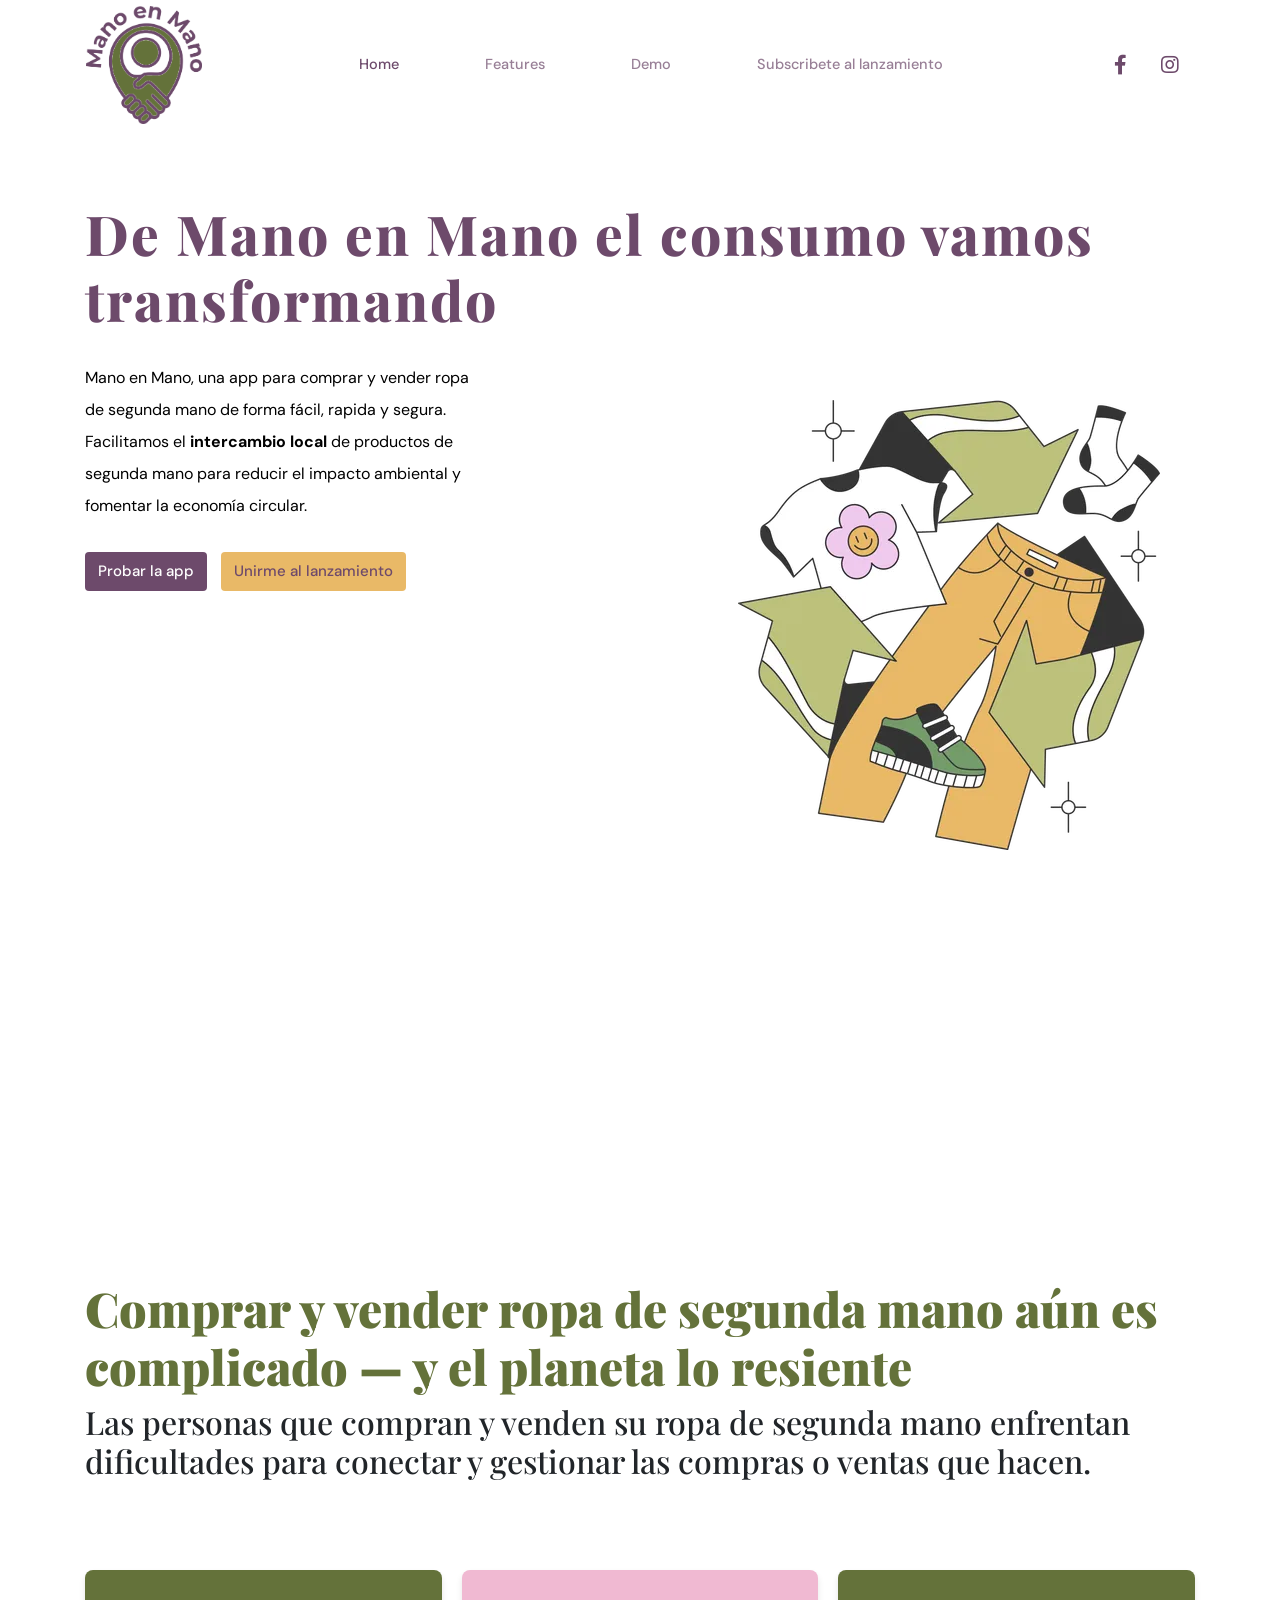
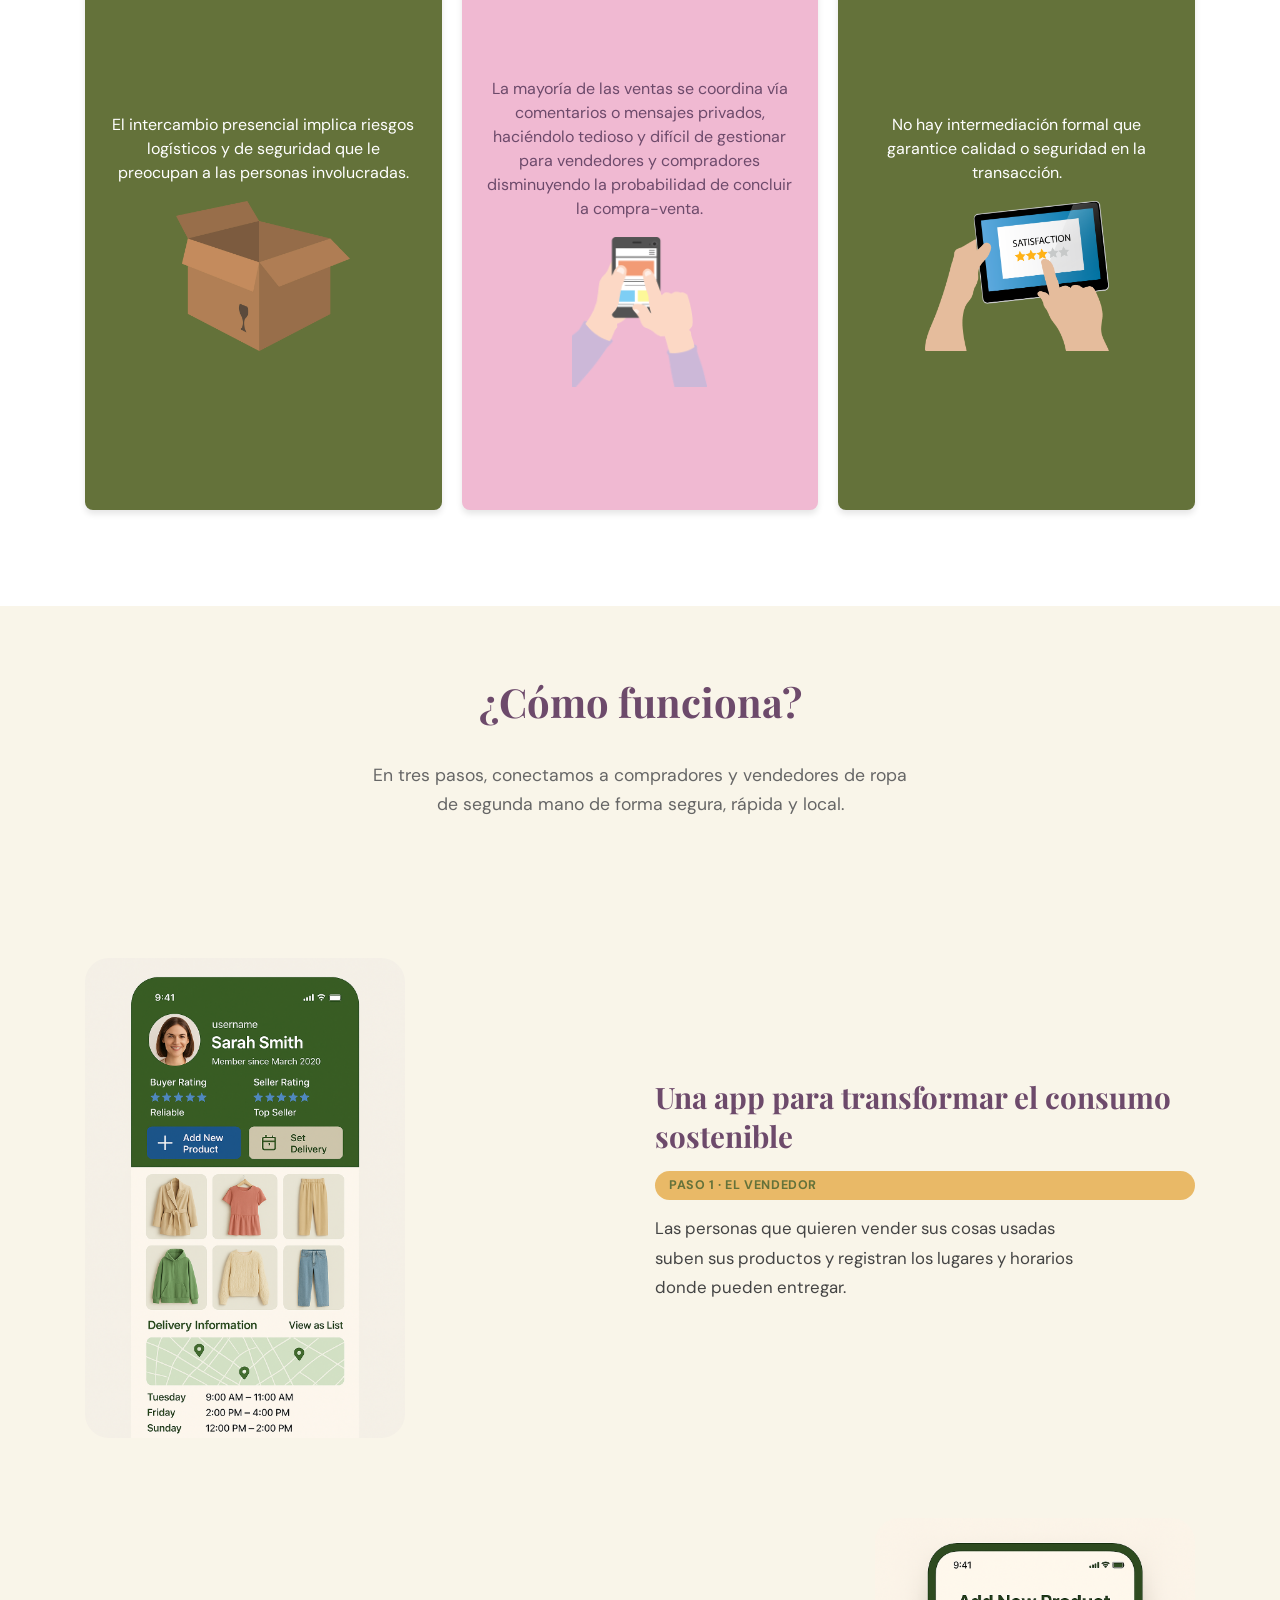
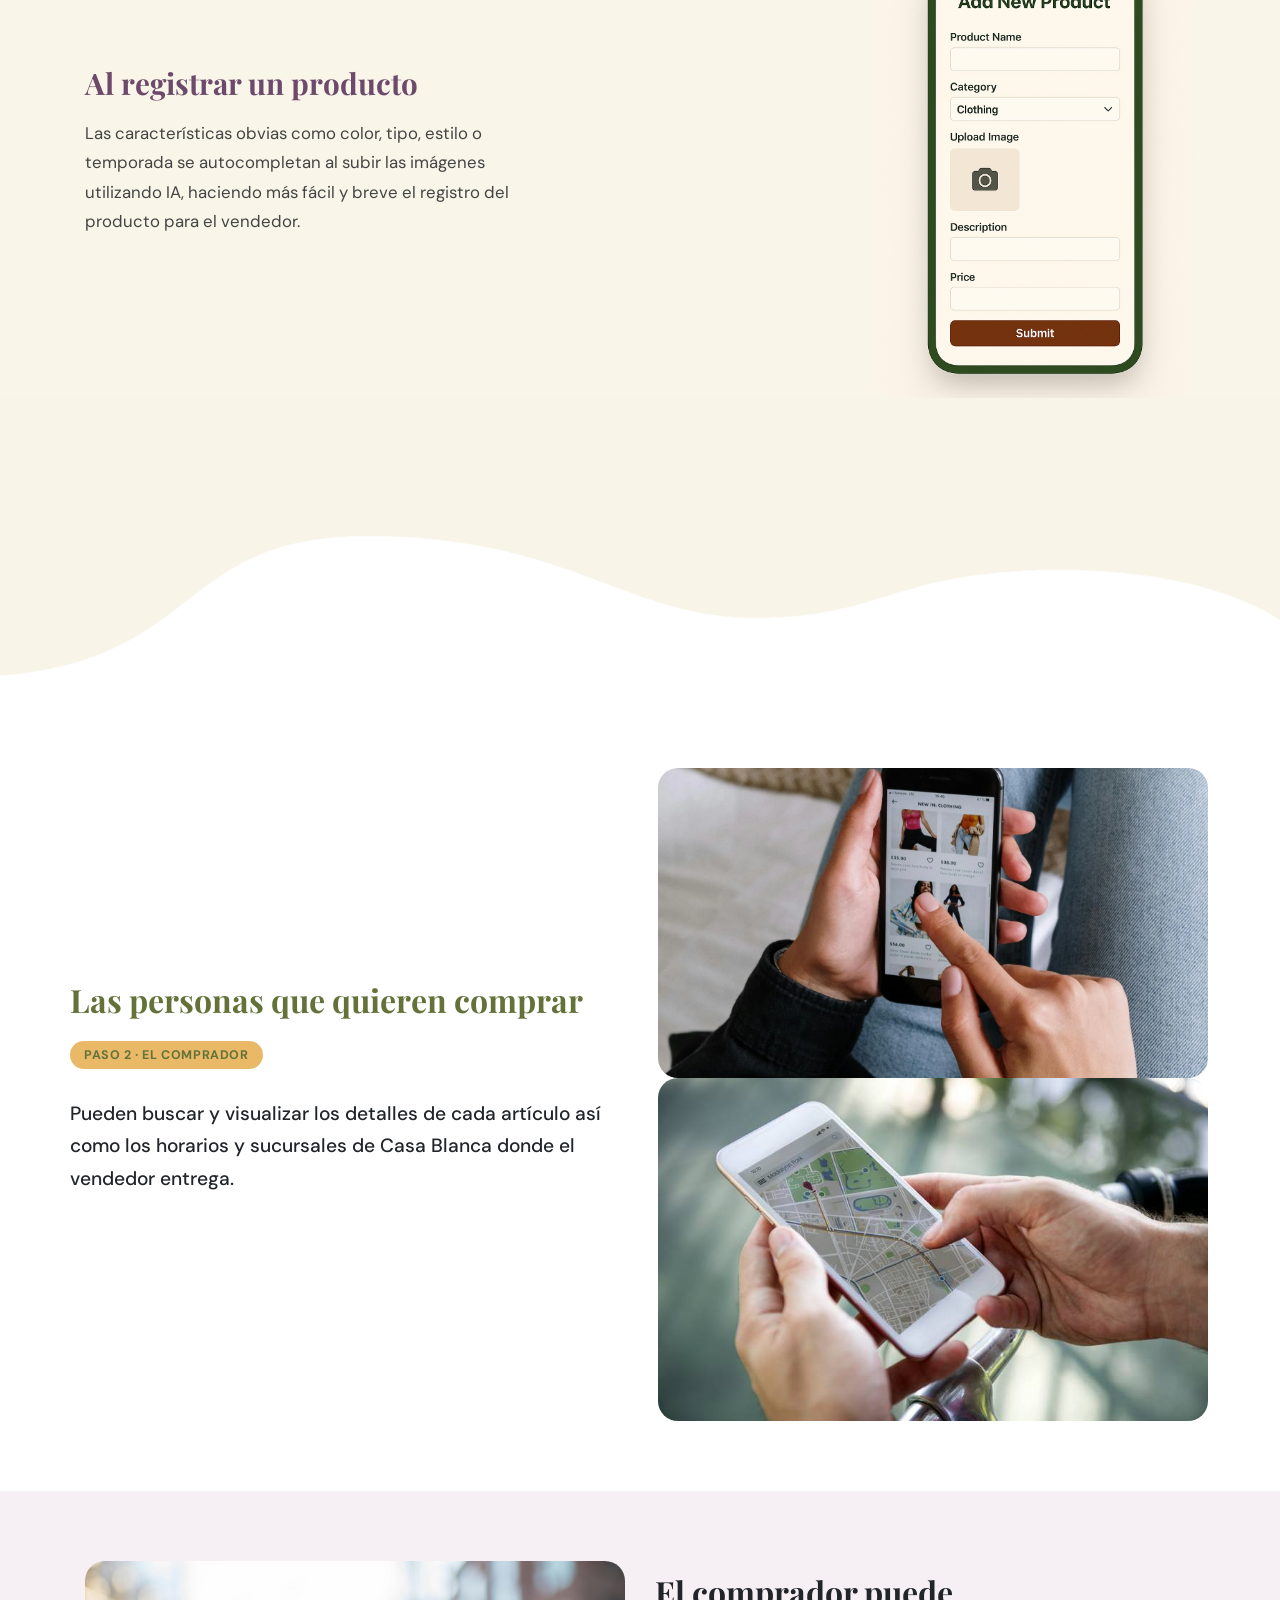
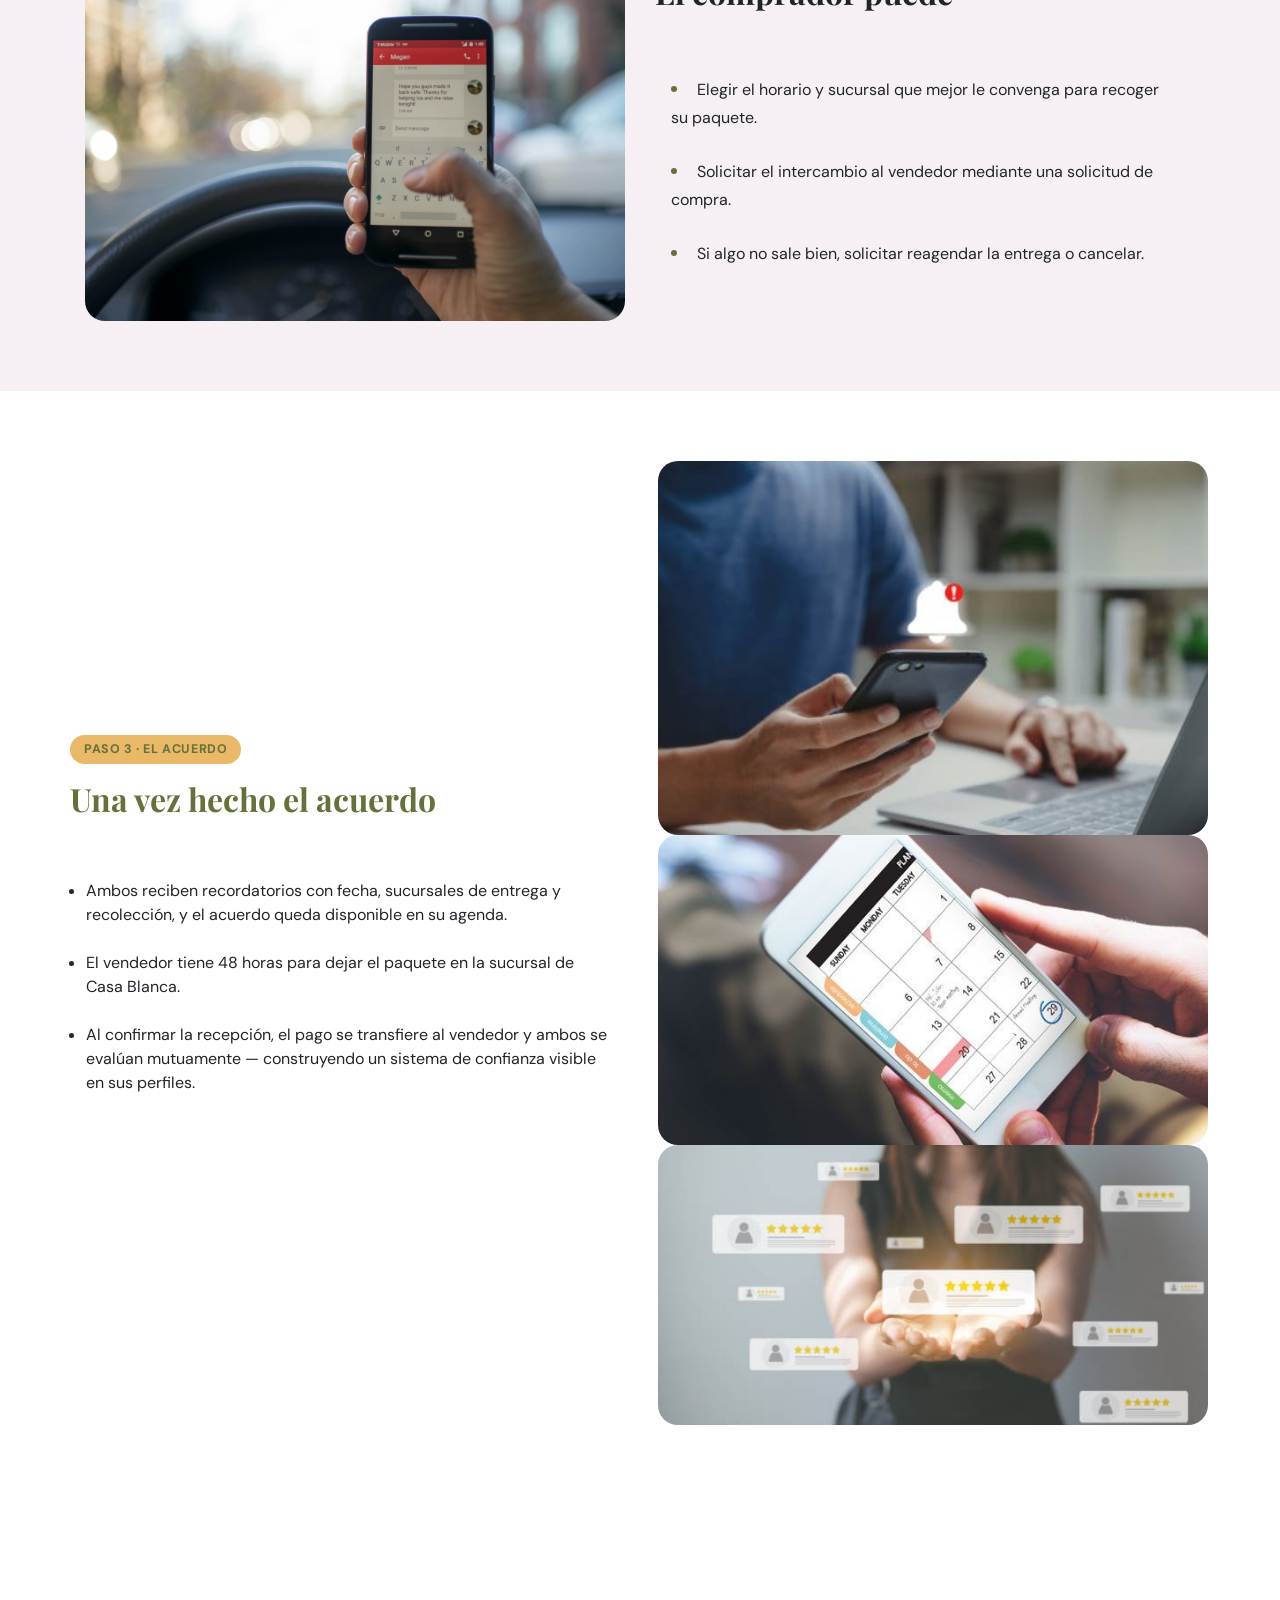
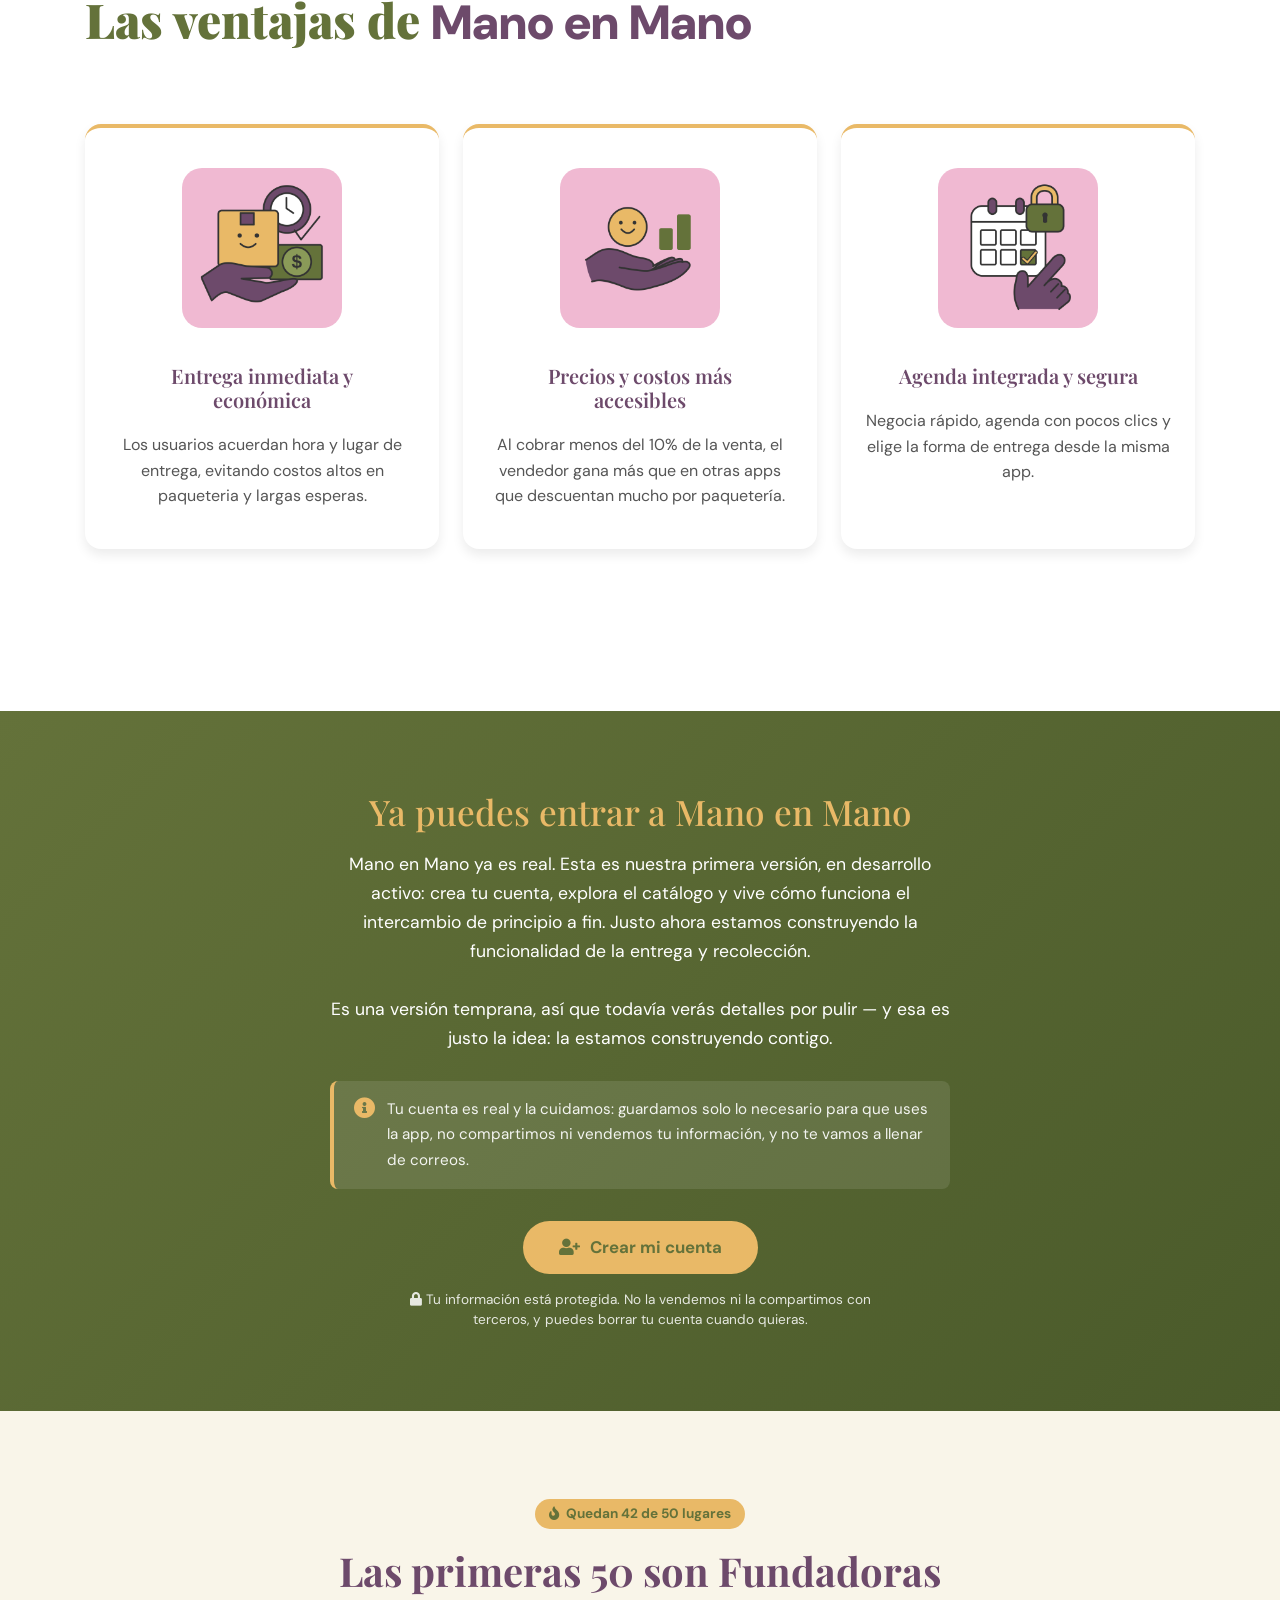
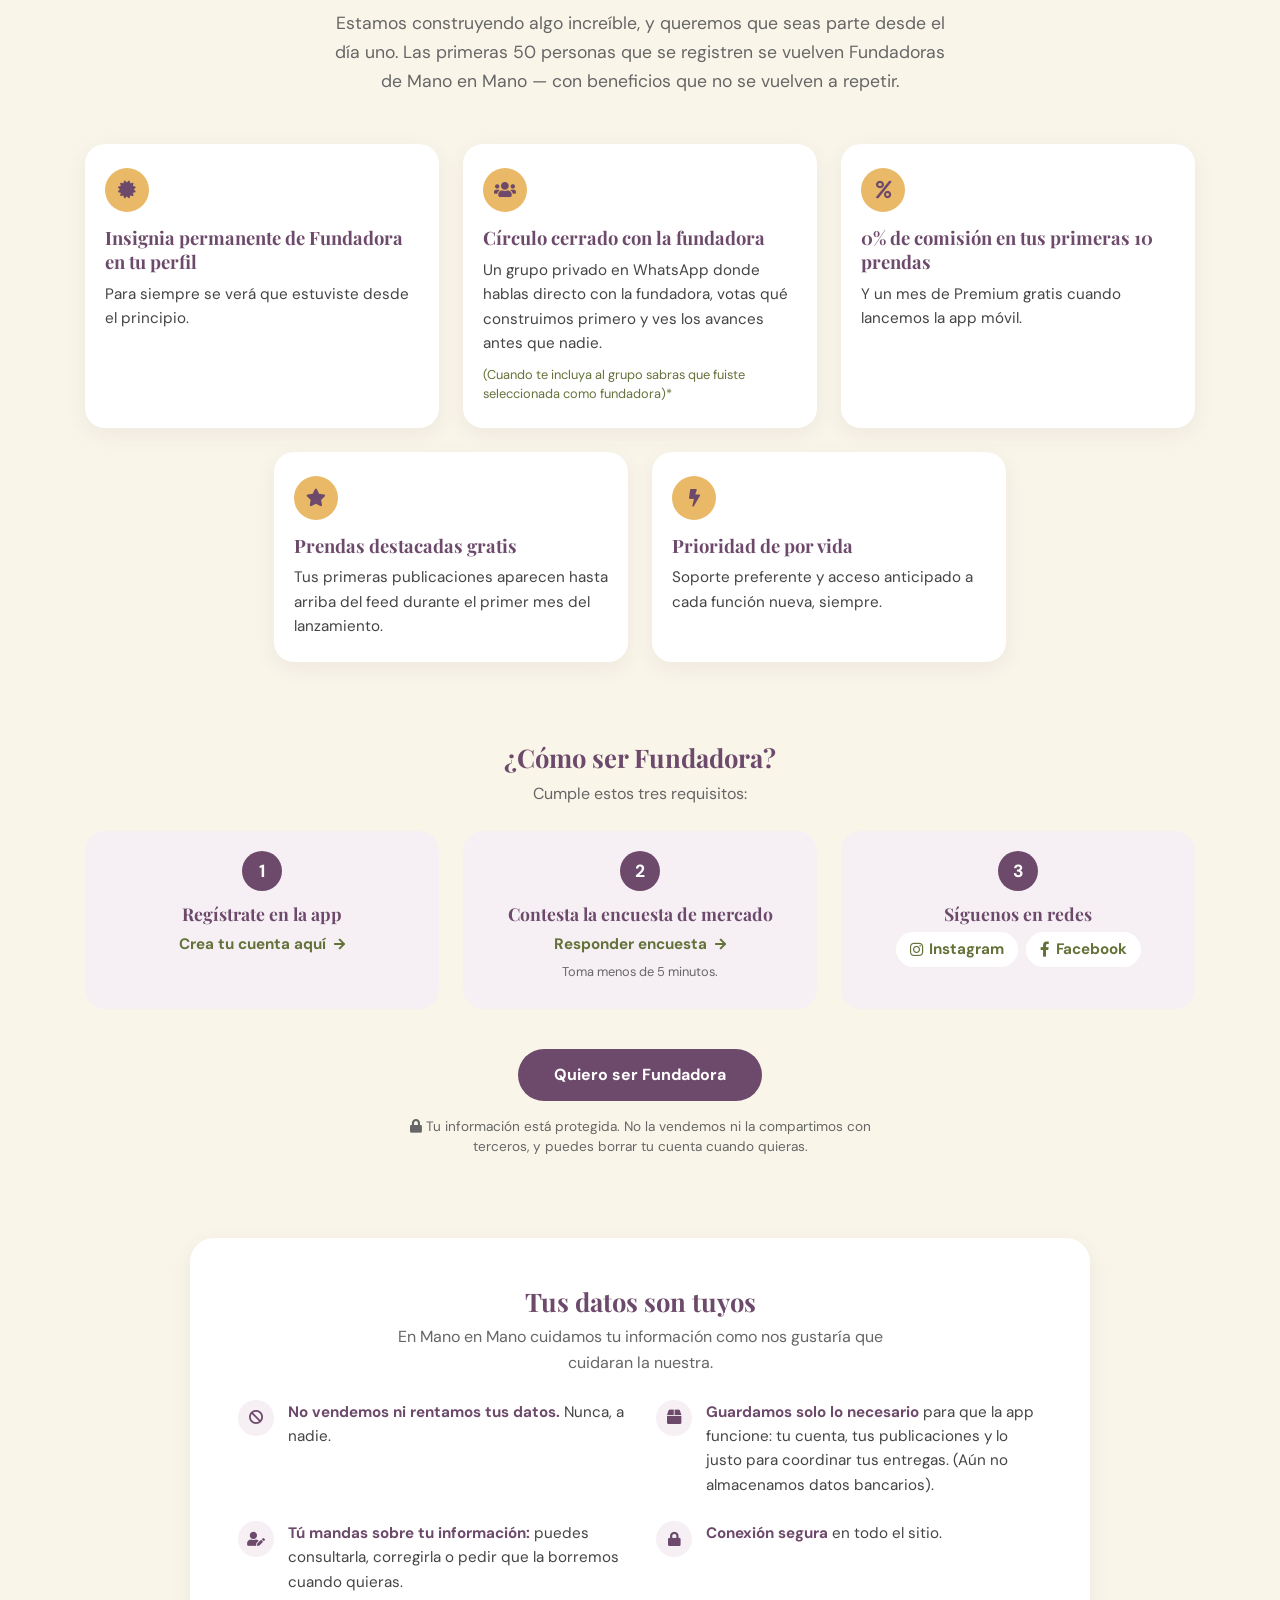
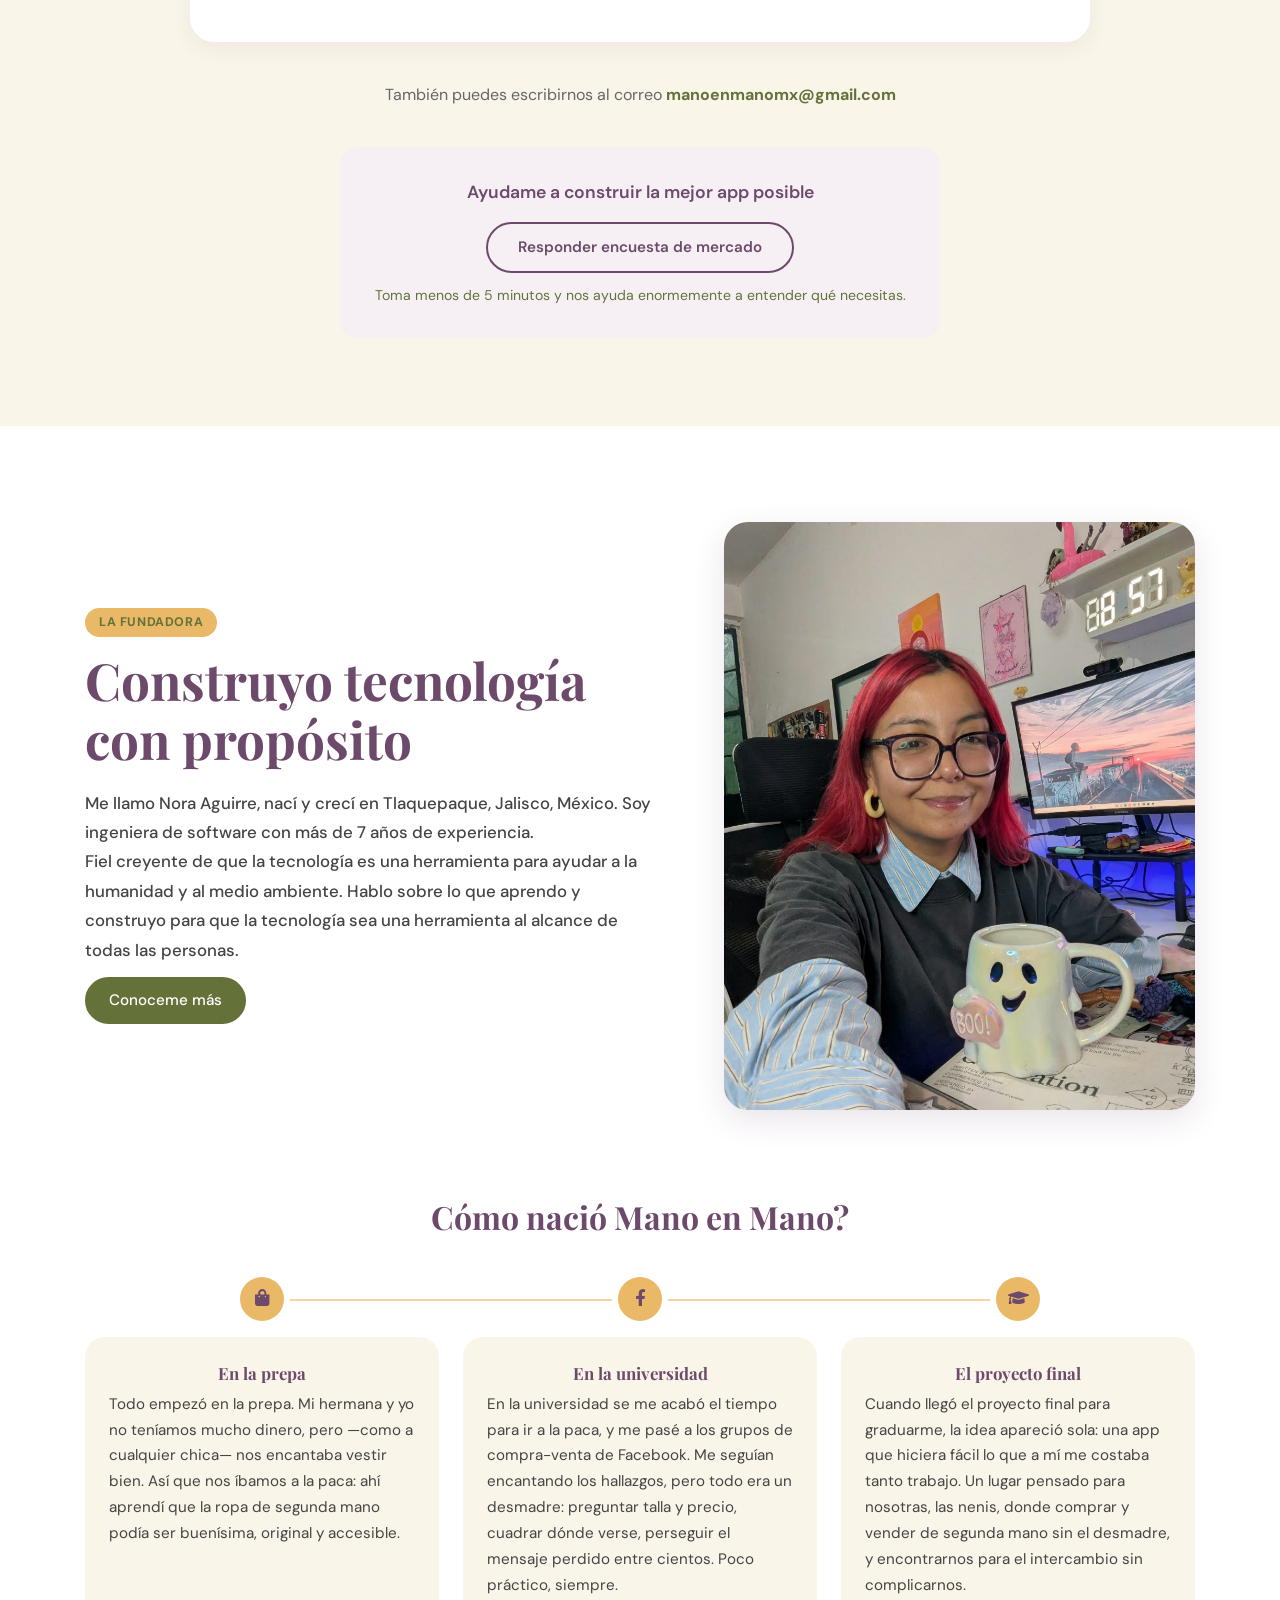
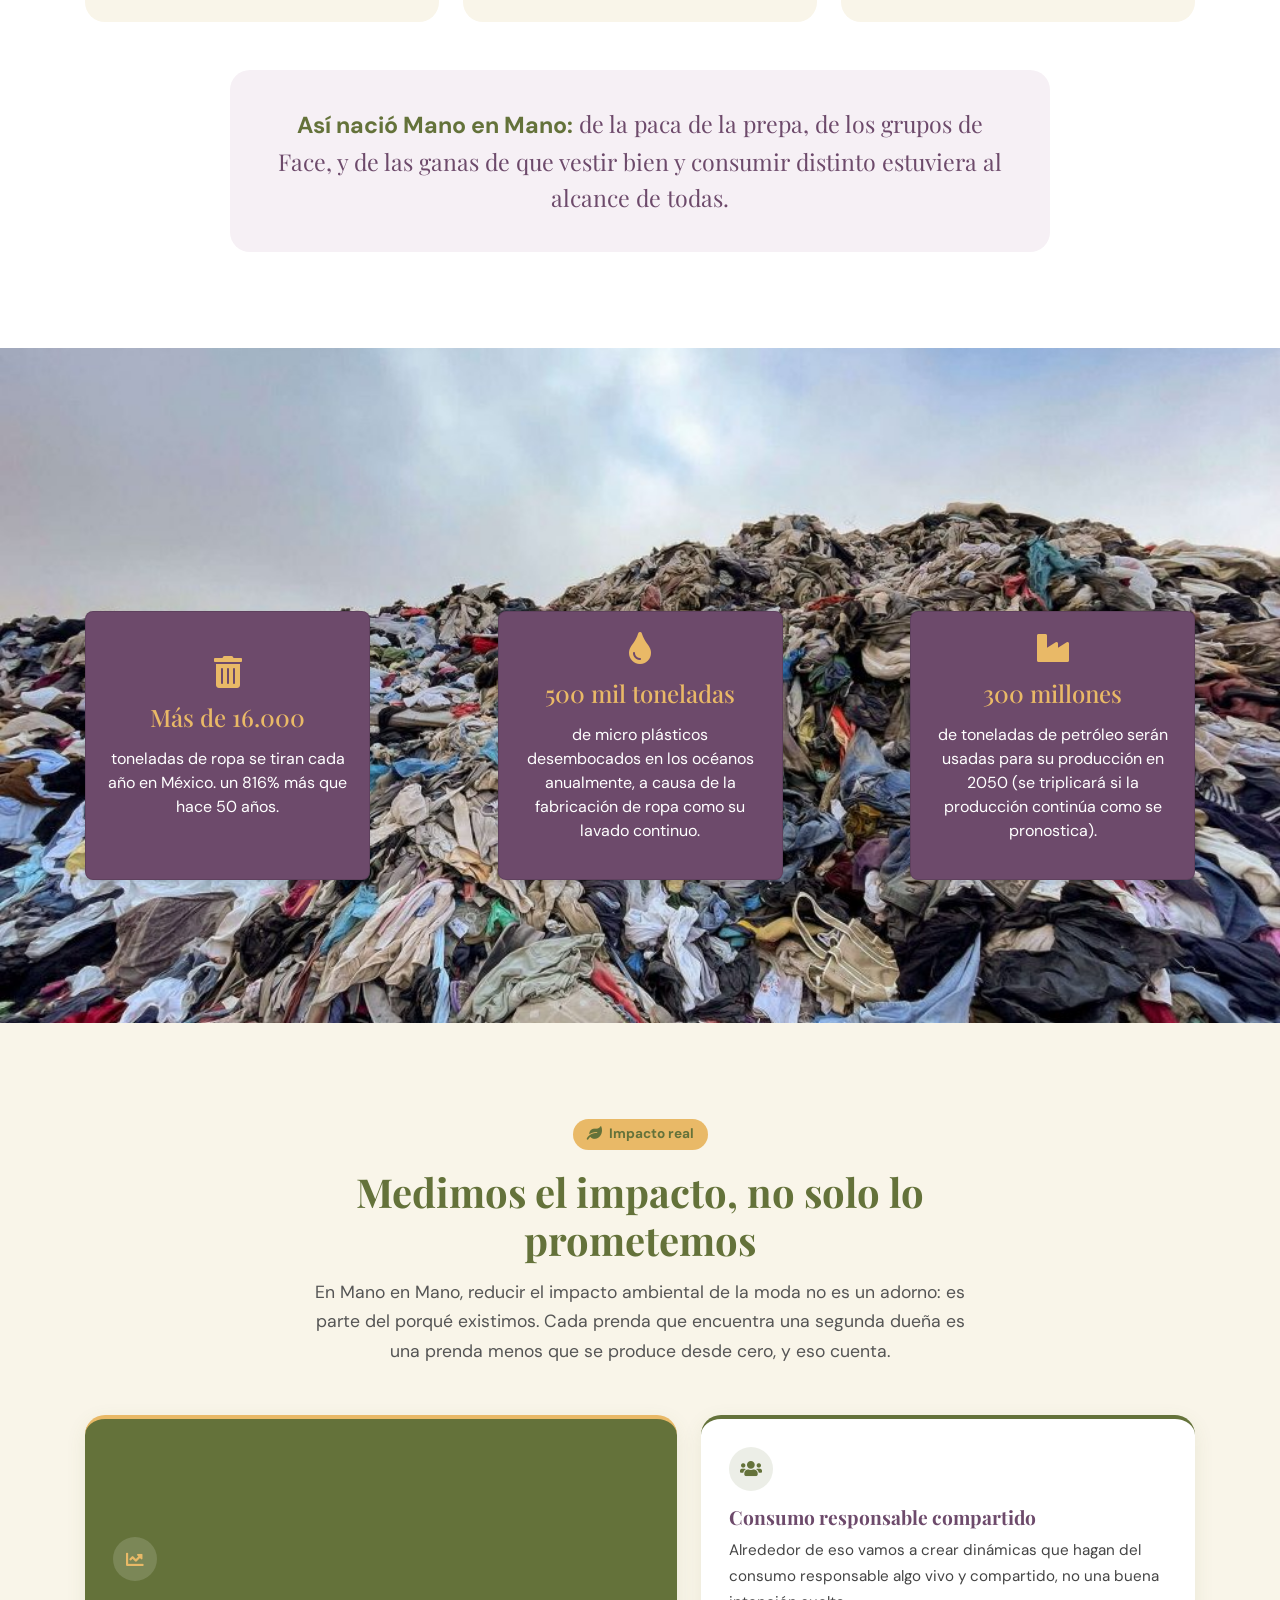
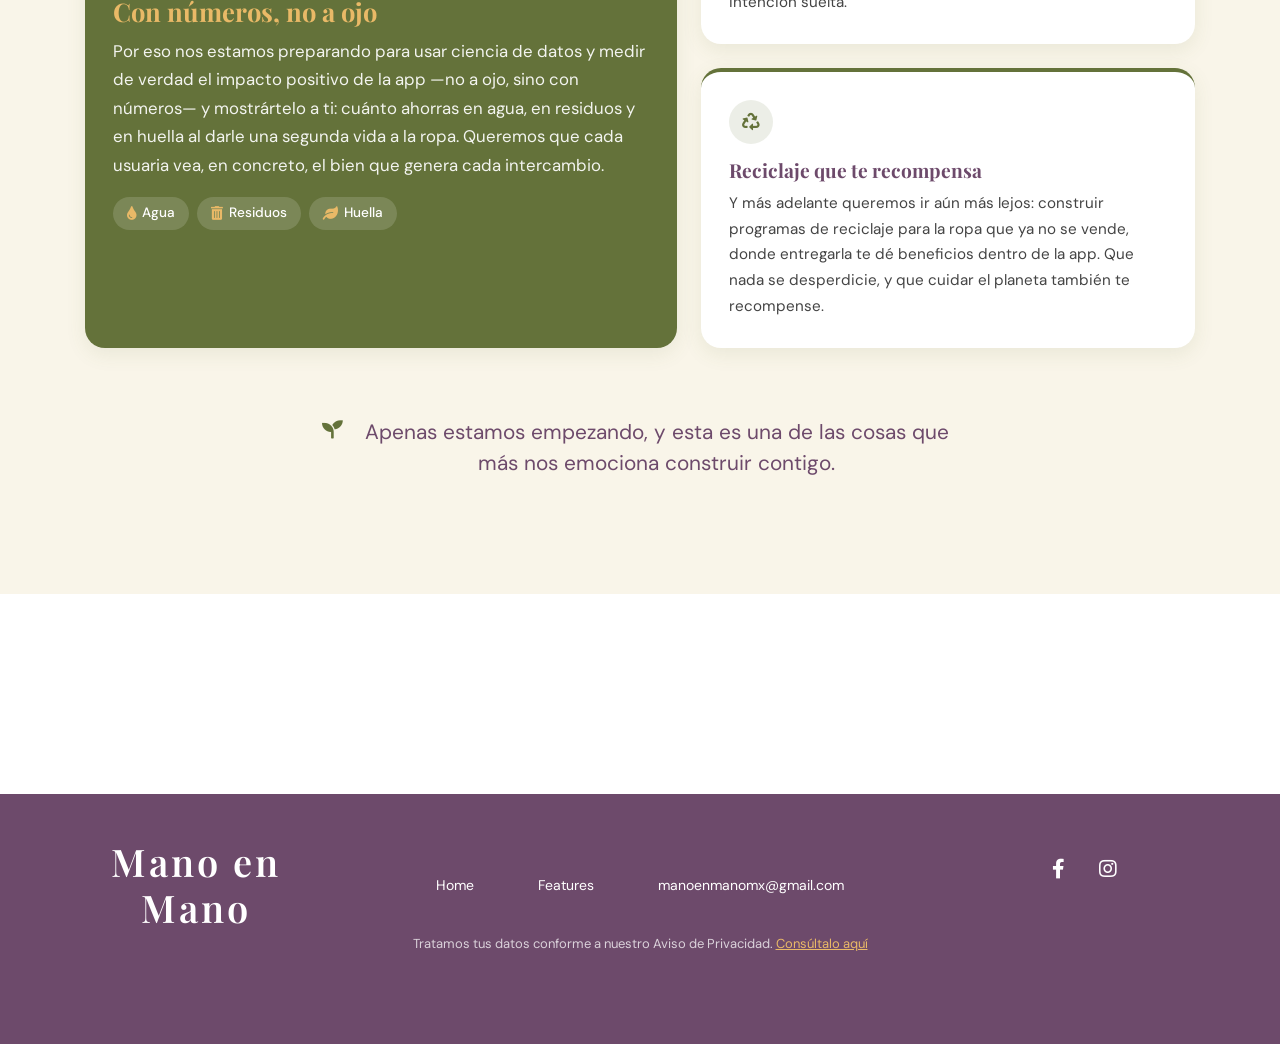
==== commit 6b8ed6dc: "Plausible analitycs" ====
--- a/index.html
+++ b/index.html
@@ -14,6 +14,14 @@
 	<meta name="author" content="Nora Aguirre" />
 	<meta http-equiv="Content-Security-Policy" content="frame-ancestors 'self' https://form.typeform.com;">
 
+	<!-- Privacy-friendly analytics by Plausible -->
+	<!-- <script async src="https://plausible.io/js/pa-C48yMxwoP9JfO3tSeTA8i.js"></script>
+	<script>
+	window.plausible=window.plausible||function(){(plausible.q=plausible.q||[]).push(arguments)},plausible.init=plausible.init||function(i){plausible.o=i||{}};
+	plausible.init()
+	</script> -->
+	<script defer data-domain="manoenmano.mx" src="https://plausible.io/js/script.tagged-events.js"></script>
+
 
 	<!-- Facebook and Twitter integration -->
 	<meta property="og:title" content=""/>
@@ -97,8 +105,8 @@
 			<h1 class="animated fadeIn wow" data-wow-delay="0.4s">De Mano en Mano el consumo vamos transformando</h1>
 			<p class="animated fadeIn wow" data-wow-delay="0.67s">Mano en Mano, una app para comprar y vender ropa de segunda mano de forma fácil, rapida y segura. Facilitamos el <strong>intercambio local</strong> de productos de segunda mano para reducir el impacto ambiental y fomentar la economía circular.</p>
 			<!-- <button class="btn btn-md download-btn-first wow fadeInLeft animated" data-wow-delay="0.85s" onclick="$('#fh5co-download').goTo();return false;">Próximamente</button> -->
-			<button class="btn btn-md demo-btn-first animated fadeInLeft wow" data-wow-delay="0.85s" onclick="$('#fh5co-demo').goTo();return false;">Probar la app</button>
-			<button class="btn btn-md features-btn-first animated fadeInLeft wow" data-wow-delay="0.95s" onclick="$('#fh5co-subscribe').goTo();return false;">Unirme al lanzamiento</button>
+			<button class="btn btn-md demo-btn-first animated fadeInLeft wow plausible-event-name=Probar+App" data-wow-delay="0.85s" onclick="$('#fh5co-demo').goTo();return false;">Probar la app</button>
+			<button class="btn btn-md features-btn-first animated fadeInLeft wow plausible-event-name=Unirme+Lanzamiento" data-wow-delay="0.95s" onclick="$('#fh5co-subscribe').goTo();return false;">Unirme al lanzamiento</button>
 			<img class="fh5co-hero-smartphone animated fadeInRight wow" data-wow-delay="1s" src="img/moda.webp" alt="Smartphone">
 		</div>
 
@@ -332,7 +340,7 @@
 					Tu cuenta es real y la cuidamos: guardamos solo lo necesario para que uses la app, no compartimos ni vendemos tu información, y no te vamos a llenar de correos.
 				</span>
 			</div>
-			<a href="https://manoenmano.netlify.app/" target="_blank" rel="noopener noreferrer" class="btn btn-demo">
+			<a href="https://manoenmano.netlify.app/" target="_blank" rel="noopener noreferrer" class="btn btn-demo plausible-event-name=Crear+Cuenta">
 				<i class="fas fa-user-plus"></i> Crear mi cuenta
 			</a>
 			<small class="signup-microcopy">
@@ -411,7 +419,7 @@
 
 			<!-- Llamado a la acción -->
 			<div class="founders-cta">
-				<a href="https://manoenmano.netlify.app/" target="_blank" rel="noopener noreferrer" class="btn btn-md demo-btn-first">Quiero ser Fundadora</a>
+				<a href="https://manoenmano.netlify.app/" target="_blank" rel="noopener noreferrer" class="btn btn-md demo-btn-first plausible-event-name=Quiero+ser+Fundadora">Quiero ser Fundadora</a>
 				<small class="signup-microcopy">
 					<i class="fas fa-lock"></i> Tu información está protegida. No la vendemos ni la compartimos con terceros, y puedes borrar tu cuenta cuando quieras.
 				</small>
@@ -450,7 +458,7 @@
 				<p class="founders-contact">También puedes escribirnos al correo <strong>manoenmanomx@gmail.com</strong></p>
 				<div class="survey-cta wow animated fadeIn" data-wow-delay="0.4s">
 					<p>Ayudame a construir la mejor app posible</p>
-					<a href="https://docs.google.com/forms/d/e/1FAIpQLScLgC6edW51uABlIxhU0NsBzngPbpsZaZb-CgLigCqMQ6aQBQ/viewform?usp=sharing&ouid=112637791397550668187" target="_blank" rel="noopener noreferrer" class="btn-survey">
+					<a href="https://docs.google.com/forms/d/e/1FAIpQLScLgC6edW51uABlIxhU0NsBzngPbpsZaZb-CgLigCqMQ6aQBQ/viewform?usp=sharing&ouid=112637791397550668187" target="_blank" rel="noopener noreferrer" class="btn-survey plausible-event-name=Responder+Encuesta+Mercado">
 						Responder encuesta de mercado
 					</a>
 					<small>Toma menos de 5 minutos y nos ayuda enormemente a entender qué necesitas.</small>
@@ -480,7 +488,7 @@
 						<!-- <a href="https://www.instagram.com/noraprogramadora/" target="_blank" rel="noopener noreferrer" class="btn btn-founder btn-founder--outline btn-founder--icon" aria-label="Conoce mi contenido en Instagram" title="Conoce mi contenido en Instagram">
 							<i class="fab fa-instagram"></i>
 						</a> -->
-						<a href="https://www.instagram.com/noraprogramadora/" target="_blank" rel="noopener noreferrer" class="btn btn-founder">Conoceme más</a>
+						<a href="https://www.instagram.com/noraprogramadora/" target="_blank" rel="noopener noreferrer" class="btn btn-founder  plausible-event-name=Conoceme+Más">Conoceme más</a>
 					</div>
 				</div>
 			</div>
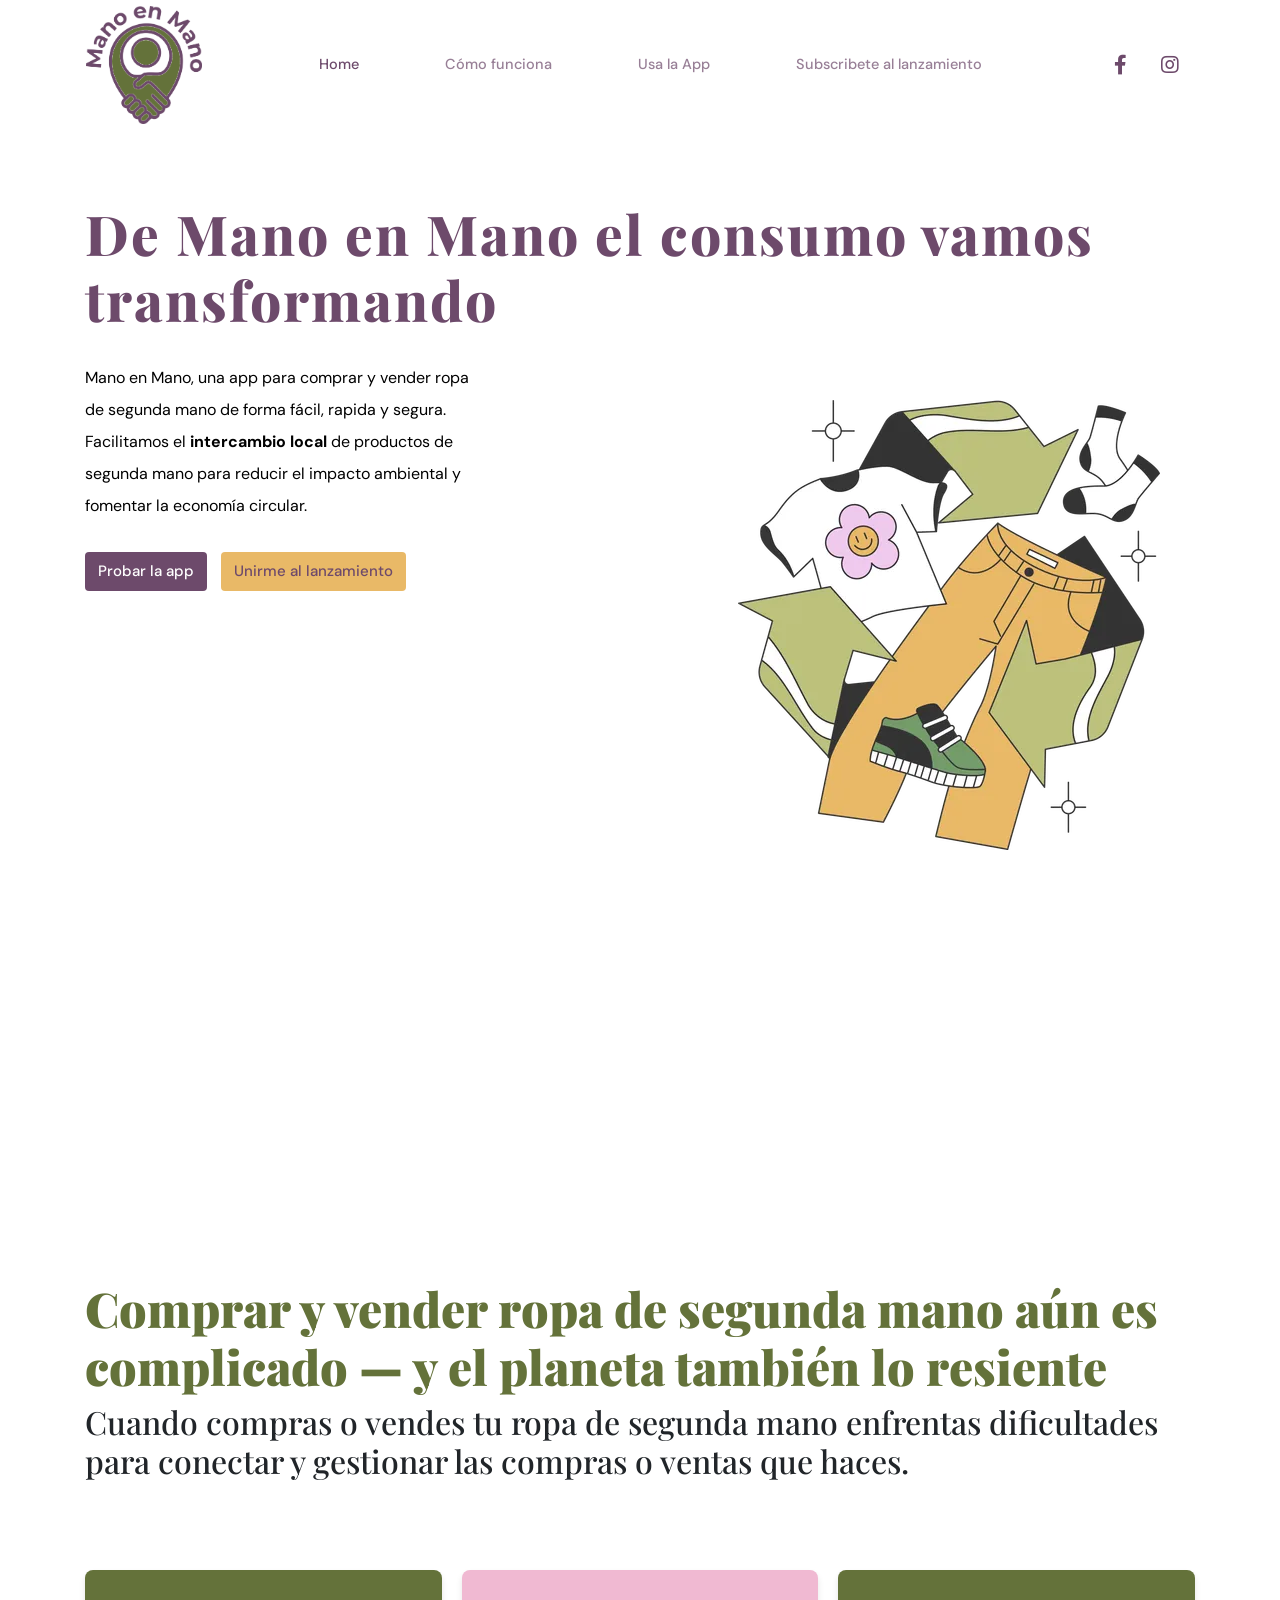
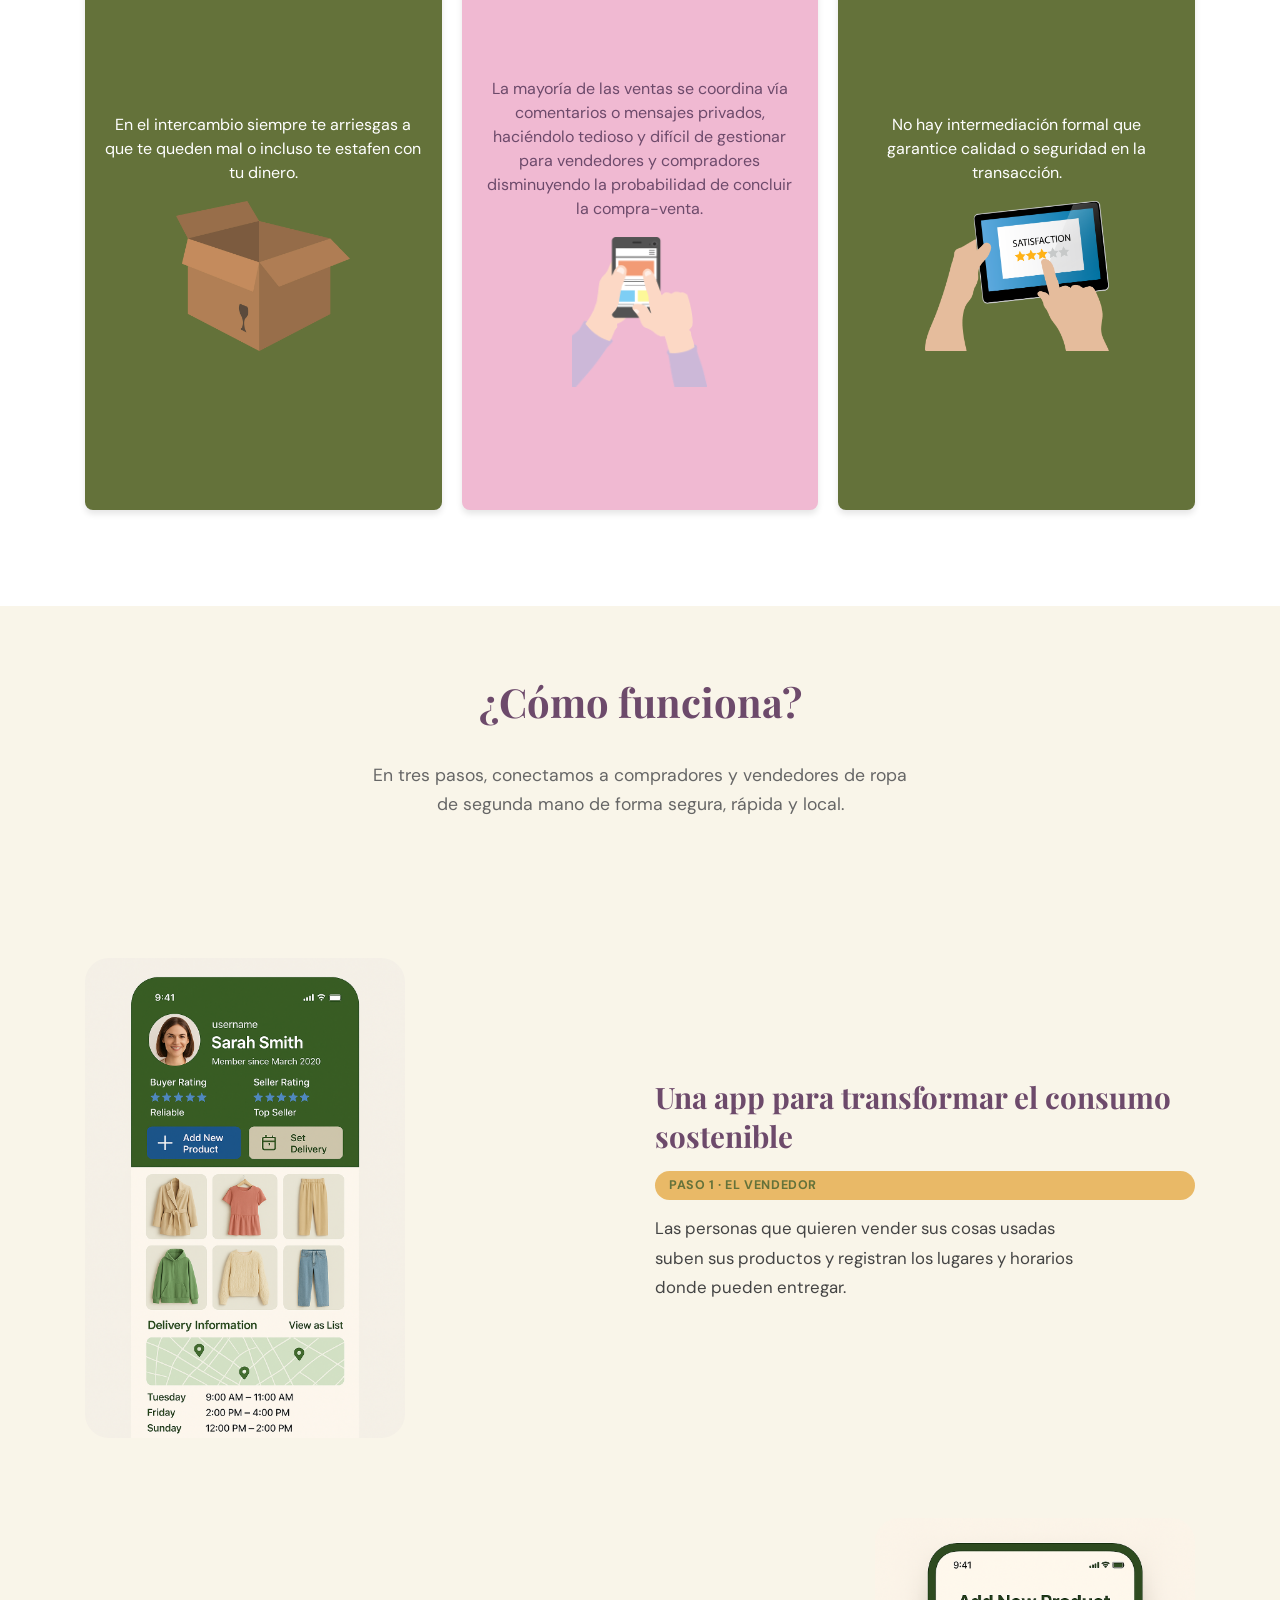
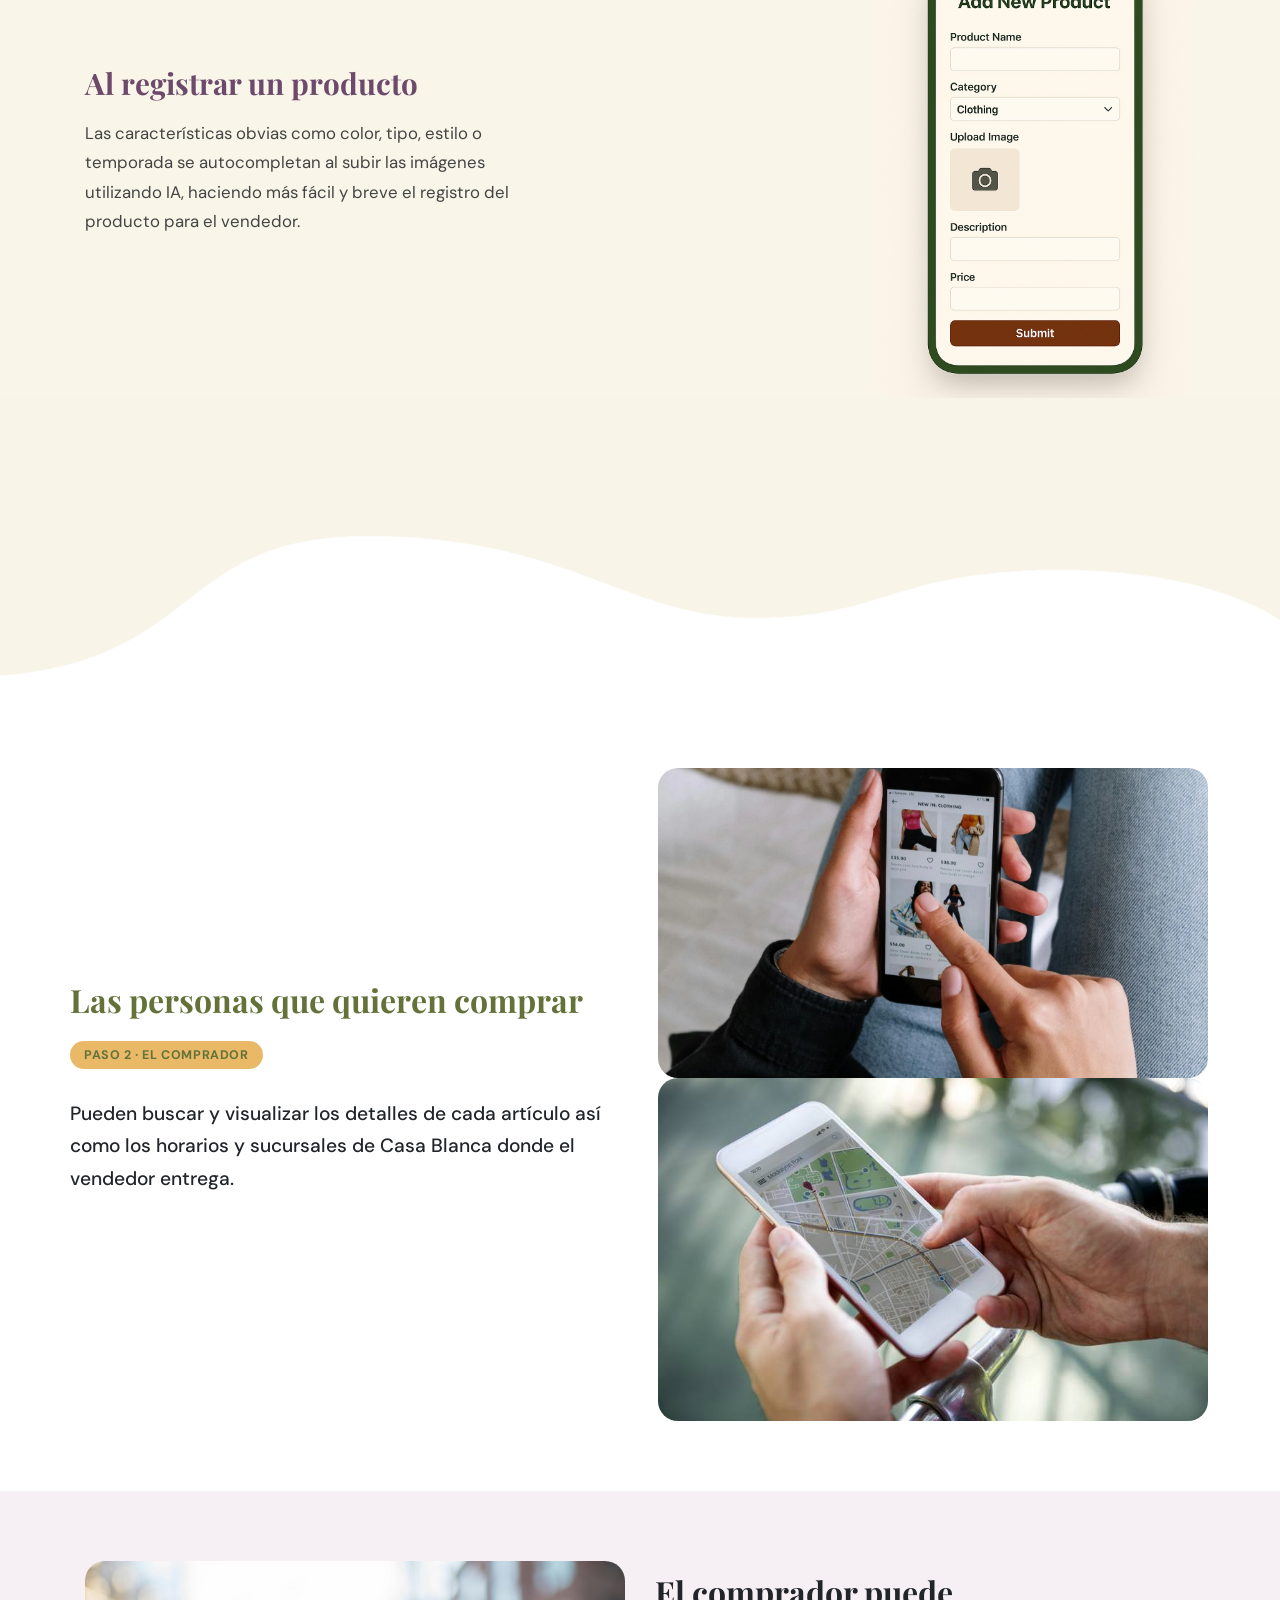
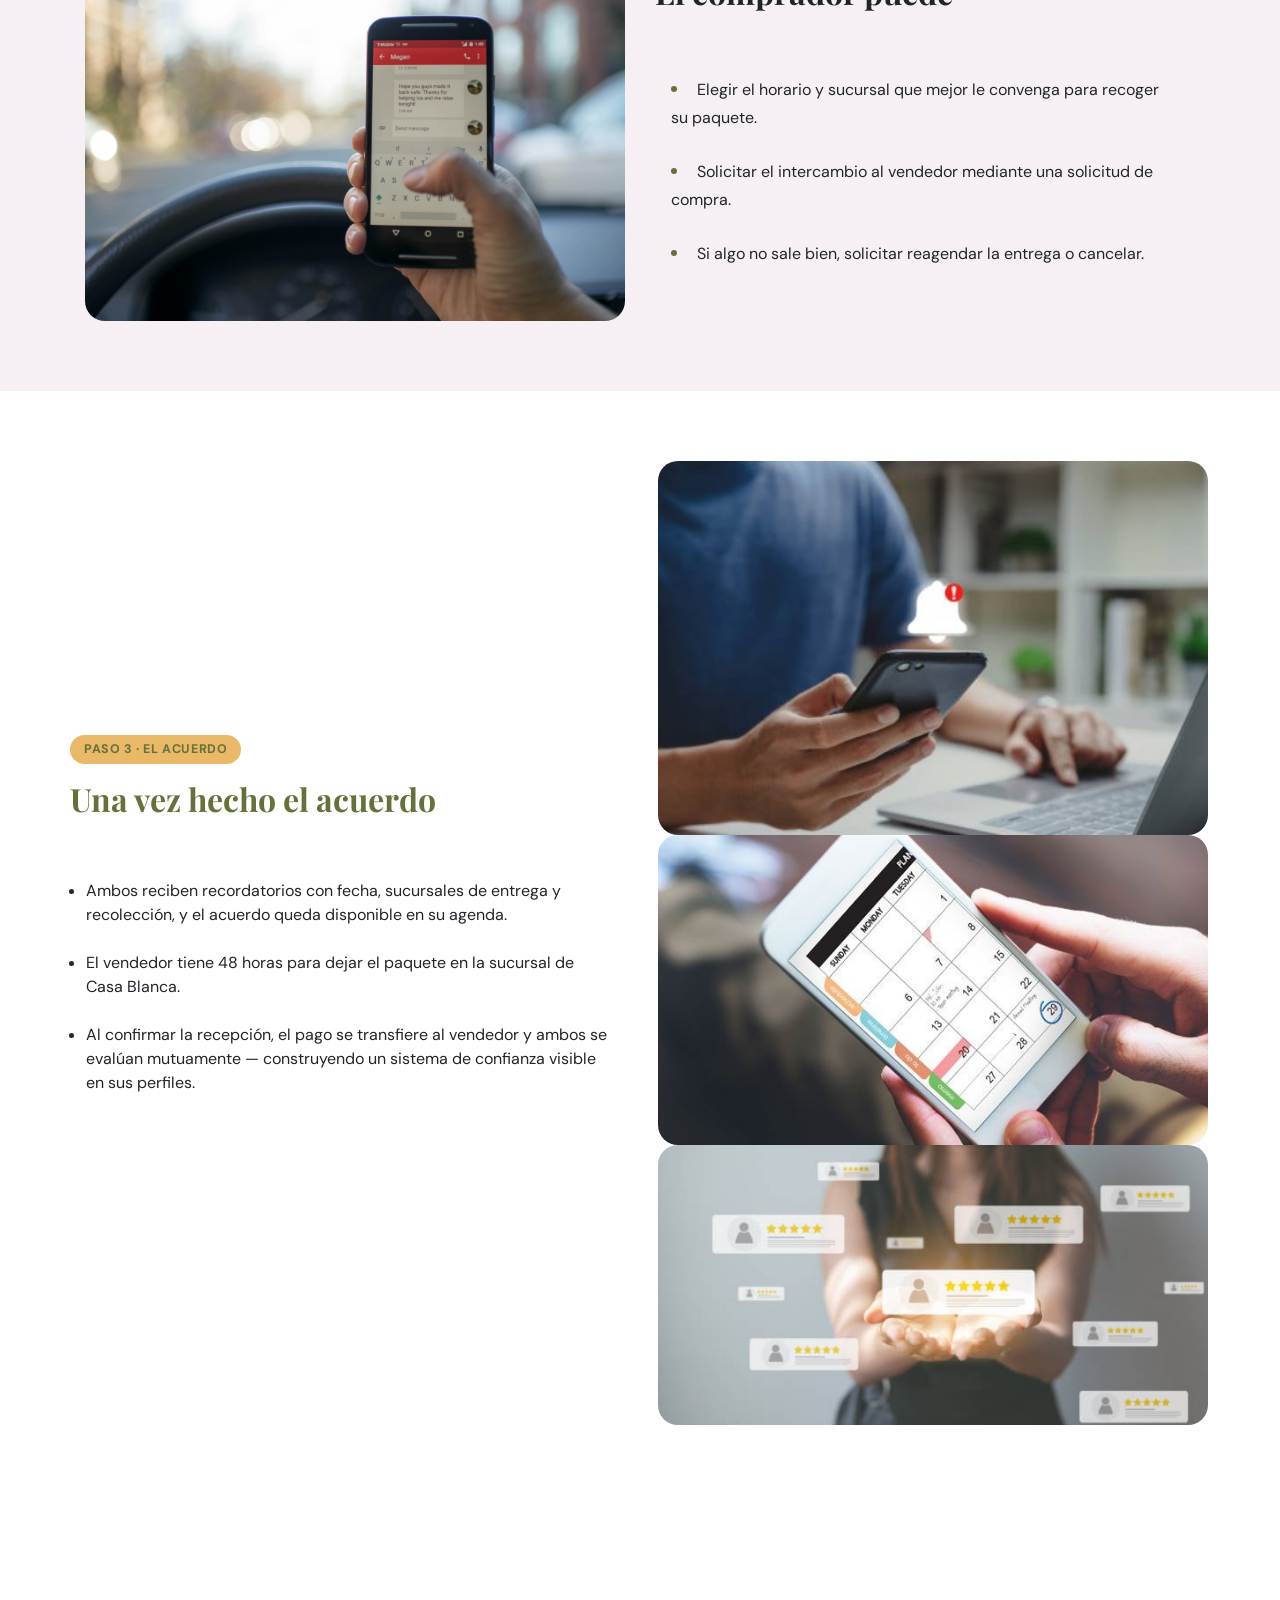
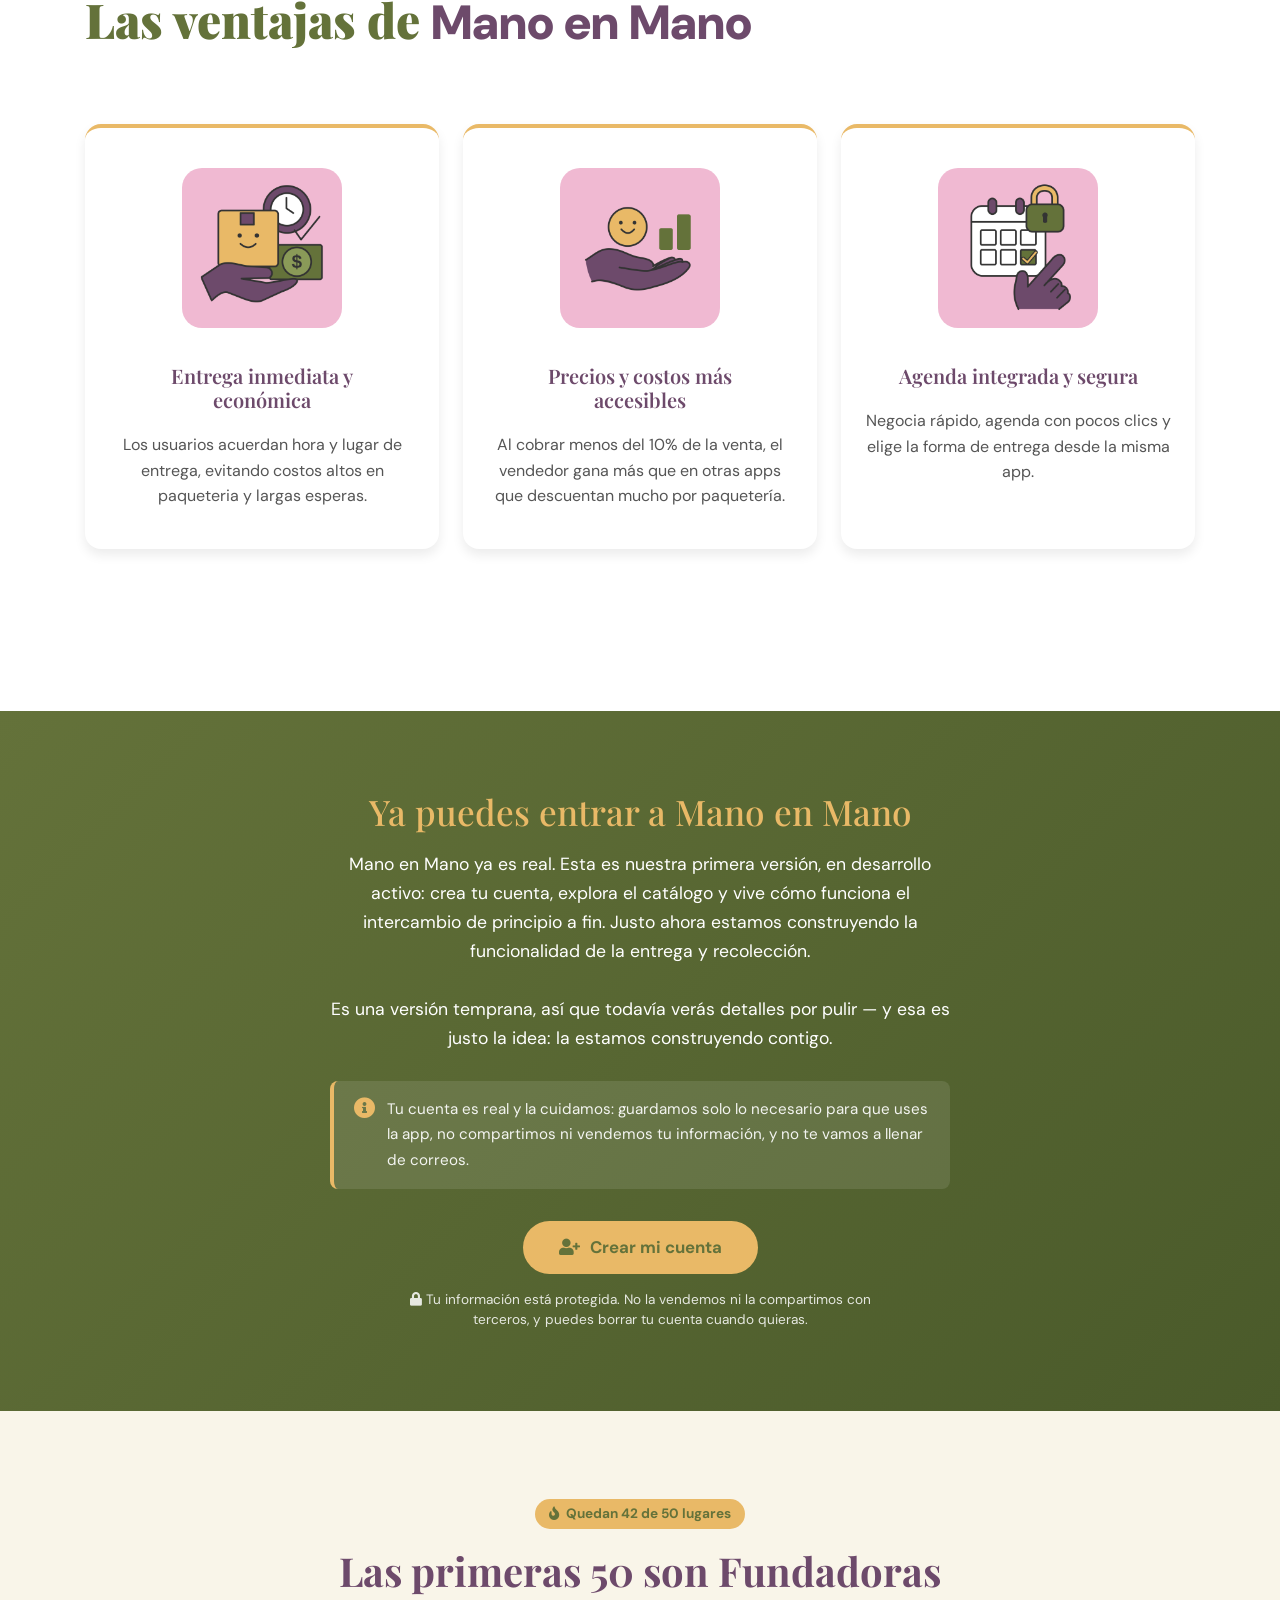
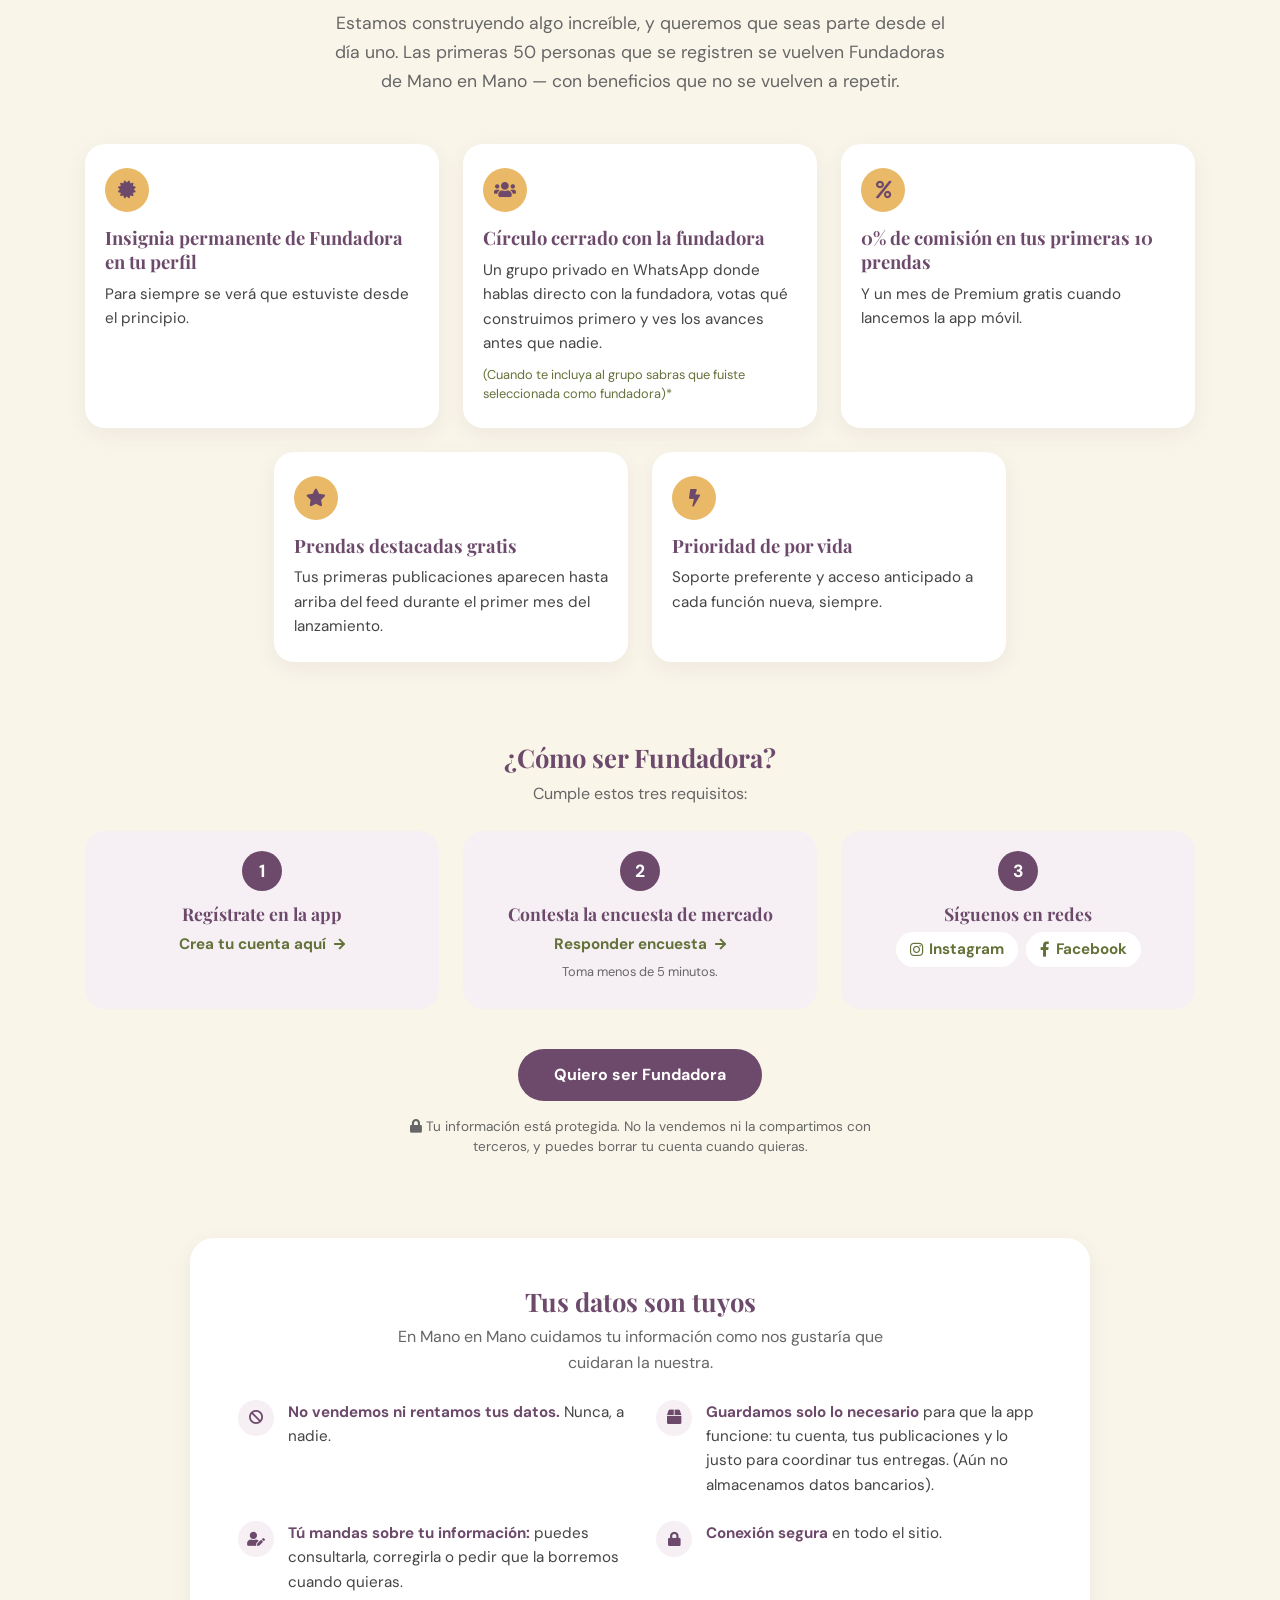
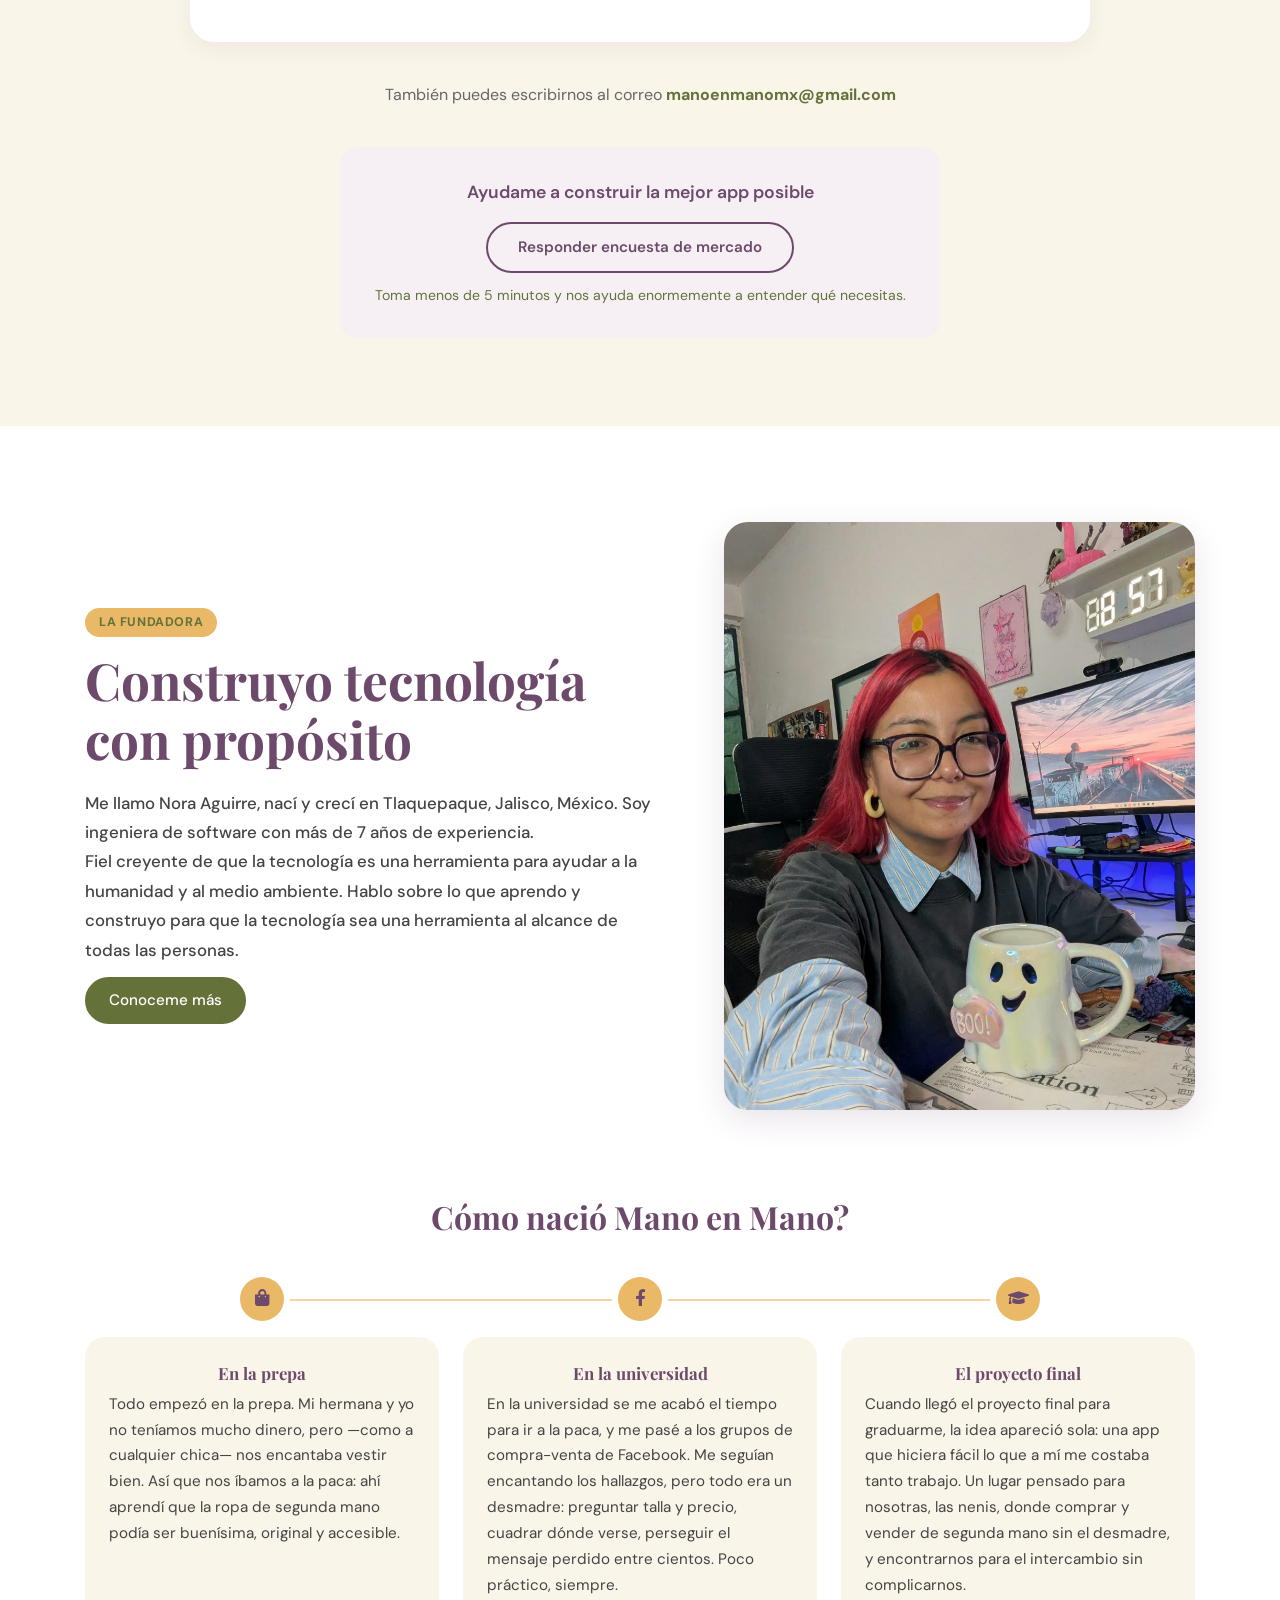
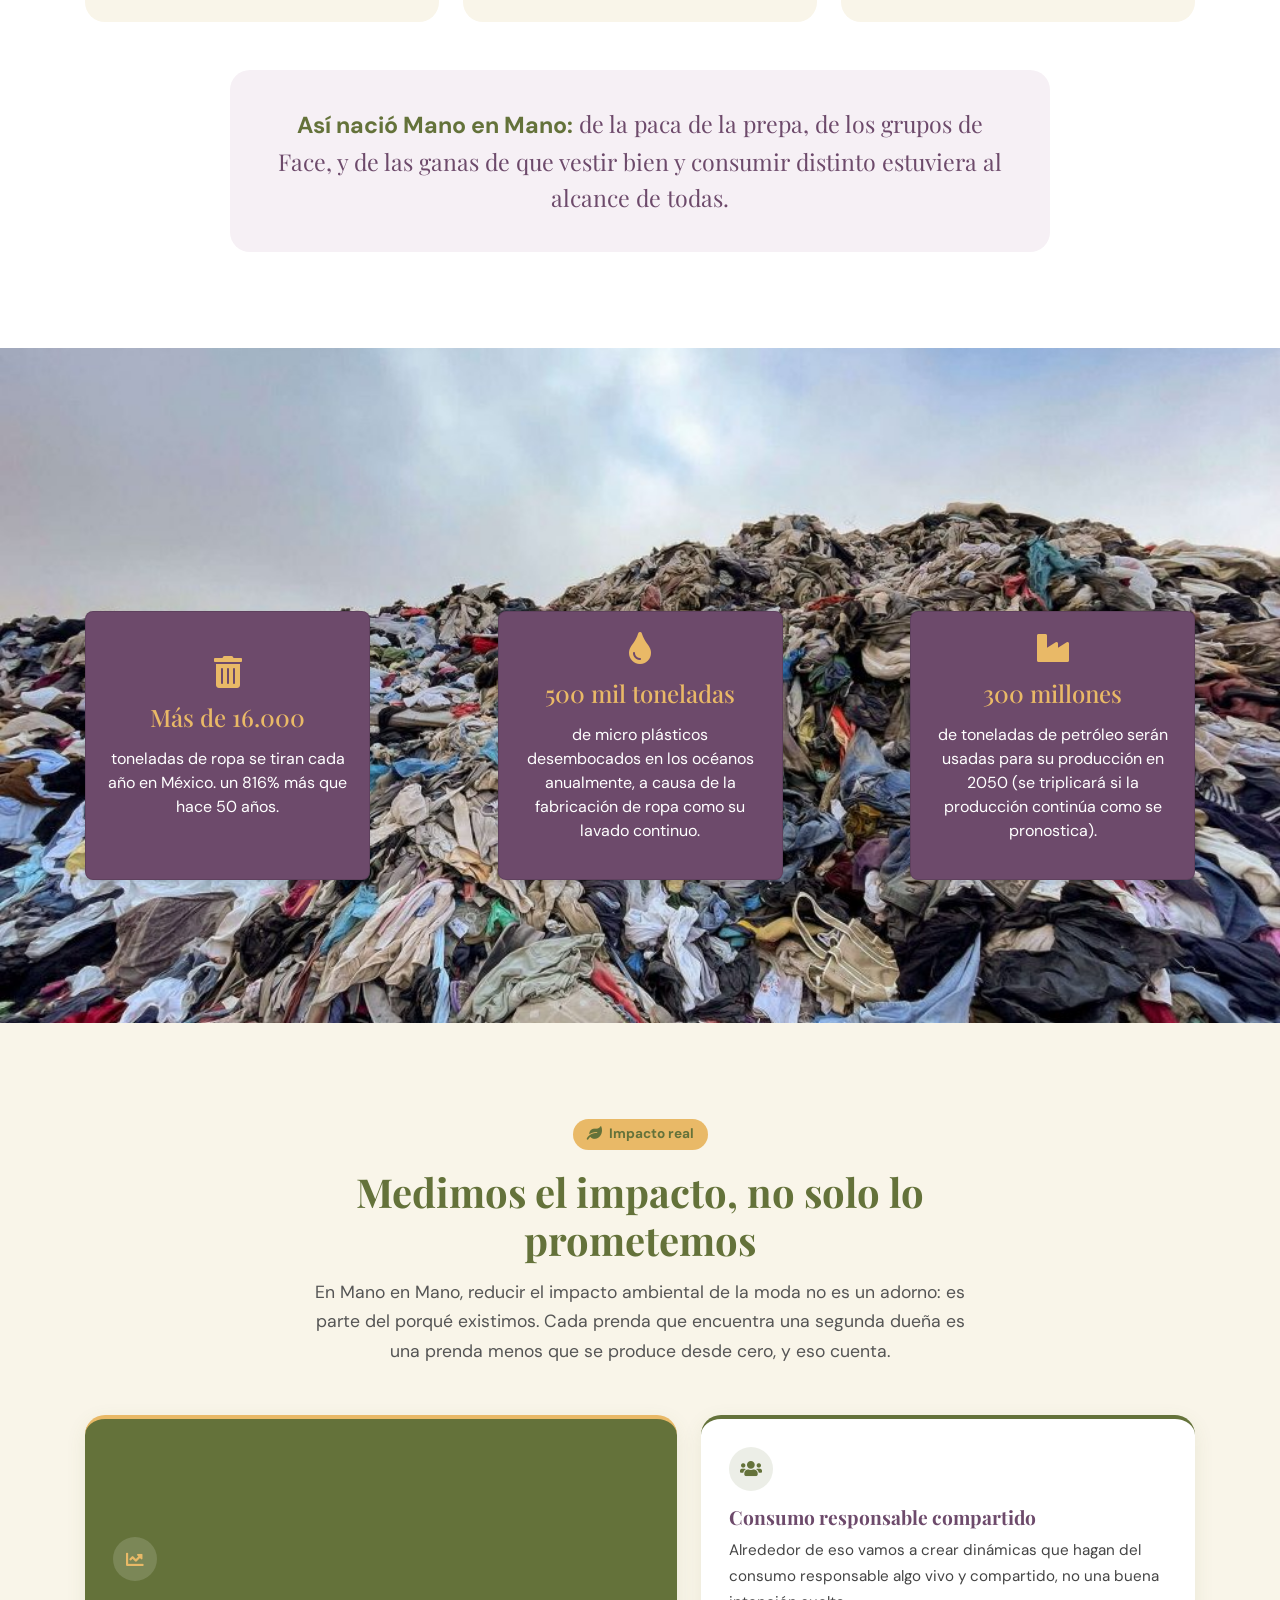
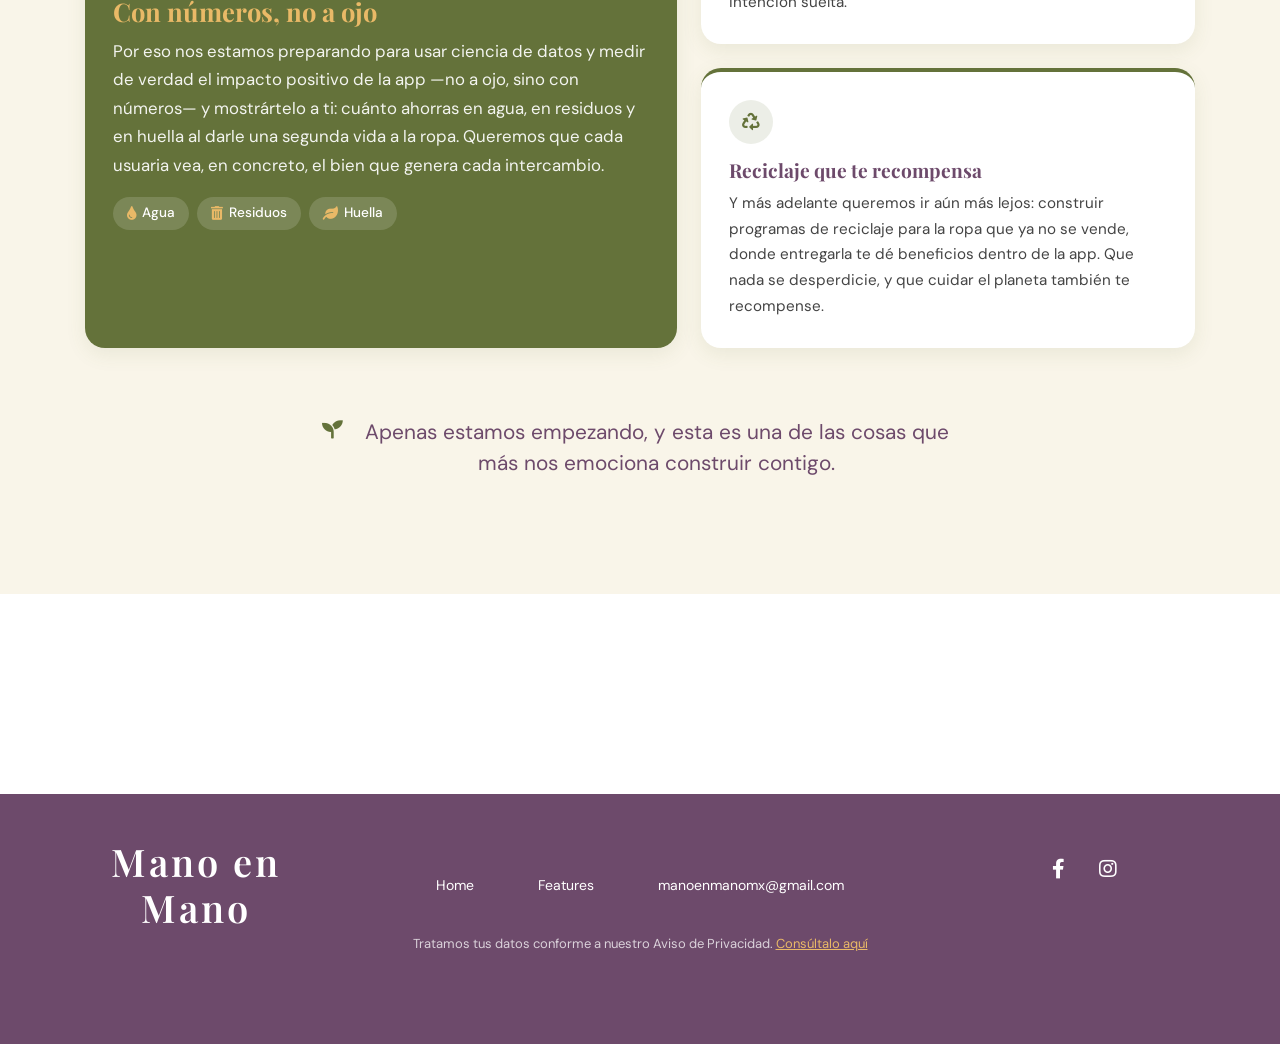
==== commit 72a7aeb4: "menu upgrade" ====
--- a/index.html
+++ b/index.html
@@ -74,16 +74,16 @@
 			<div class="collapse navbar-collapse" id="navbarSupportedContent">
 				<ul class="navbar-nav nav-items-center ml-auto mr-auto">
 					<li class="nav-item active">
-						<a class="nav-link" href="#">Home <span class="sr-only">(current)</span></a>
+						<a class="nav-link" href="#" onclick="$('#fh5co-hero').goTo();return false;">Home</a>
 					</li>
 					<li class="nav-item">
-						<a class="nav-link" href="#" onclick="$('#fh5co-features').goTo();return false;">Features</a>
+						<a class="nav-link" href="#" onclick="$('#fh5co-features').goTo();return false;">Cómo funciona</a>
 					</li>
 					<!-- <li class="nav-item">
 						<a class="nav-link" href="#" onclick="$('#fh5co-reviews').goTo();return false;">Misión y Visión</a>
 					</li> -->
 					<li class="nav-item">
-						<a class="nav-link" href="#" onclick="$('#fh5co-demo').goTo();return false;">Demo</a>
+						<a class="nav-link" href="#" onclick="$('#fh5co-demo').goTo();return false;">Usa la App</a>
 					</li>
 					<li class="nav-item">
 						<a class="nav-link" href="#"  onclick="$('#fh5co-subscribe').goTo();return false;">Subscribete al lanzamiento</a>
@@ -93,8 +93,8 @@
 					</li> -->
 				</ul>
 				<div class="social-icons-header">
-					<a href="https://www.facebook.com/profile.php?id=61576747594971" target="_blank"><i class="fab fa-facebook-f"></i></a>
-					<a href="https://www.instagram.com/manoenmano.mx/" target="_blank"><i class="fab fa-instagram"></i></a>
+					<a href="https://www.facebook.com/profile.php?id=61576747594971" target="_blank"><i class="fab fa-facebook-f plausible-event-name=Facebook"></i></a>
+					<a href="https://www.instagram.com/manoenmano.mx/" target="_blank"><i class="fab fa-instagram plausible-event-name=Instagram"></i></a>
 					<!-- <a href="https://www.twitter.com/fh5co"><i class="fab fa-twitter"></i></a> -->
 				</div>
 			</div>
@@ -114,11 +114,11 @@
 	</div> <!-- first section wrapper -->
 
 	<div class="container custom-container">
-		<h1>Comprar y vender ropa de segunda mano aún es complicado — y el planeta lo resiente</h1>
-		<h2>Las personas que compran y venden su ropa de segunda mano enfrentan dificultades para conectar y gestionar las compras o ventas que hacen. </h2>
+		<h1>Comprar y vender ropa de segunda mano aún es complicado — y el planeta también lo resiente</h1>
+		<h2>Cuando compras o vendes tu ropa de segunda mano enfrentas dificultades para conectar y gestionar las compras o ventas que haces. </h2>
 		<div class="card-container">
 			<div class="card-2 color-1">
-				<p>El intercambio presencial implica riesgos logísticos y de seguridad que le preocupan a las personas involucradas.</p>
+				<p>En el intercambio siempre te arriesgas a que te queden mal o incluso te estafen con tu dinero.</p>
 				<img src="img/package.png" alt="">
 			</div>
 			<div class="card-2 color-2">
@@ -679,8 +679,8 @@
 				</div>
 				<div class="column-3-3">
 					<div class="social-icons-footer">
-						<a href="https://www.facebook.com/profile.php?id=61576747594971" target="_blank"><i class="fab fa-facebook-f"></i></a>
-						<a href="https://www.instagram.com/manoenmano.mx/" target="_blank"><i class="fab fa-instagram"></i></a>
+						<a href="https://www.facebook.com/profile.php?id=61576747594971" target="_blank"><i class="fab fa-facebook-f plausible-event-name=Facebook"></i></a>
+						<a href="https://www.instagram.com/manoenmano.mx/" target="_blank"><i class="fab fa-instagram plausible-event-name=Instagram"></i></a>
 						<!-- <a href="https://www.twitter.com/fh5co"><i class="fab fa-twitter"></i></a> -->
 					</div>
 				</div>
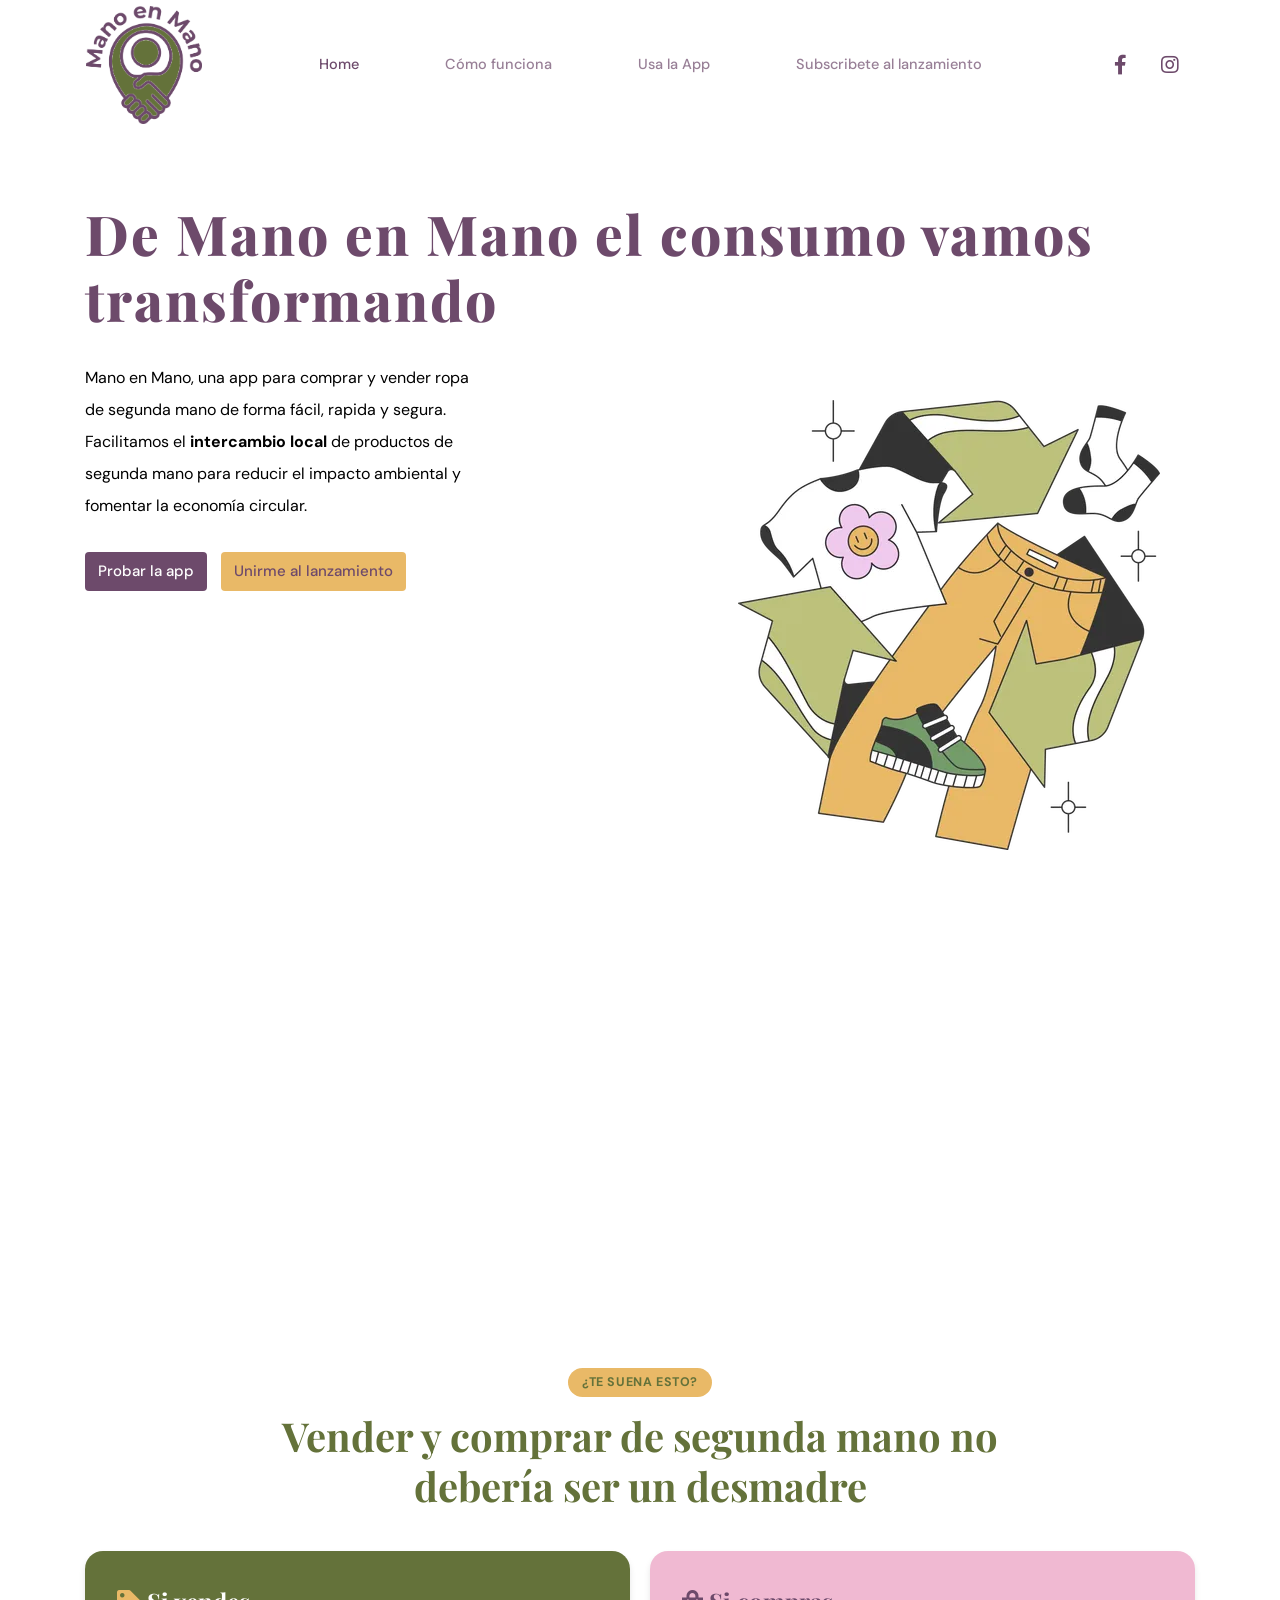
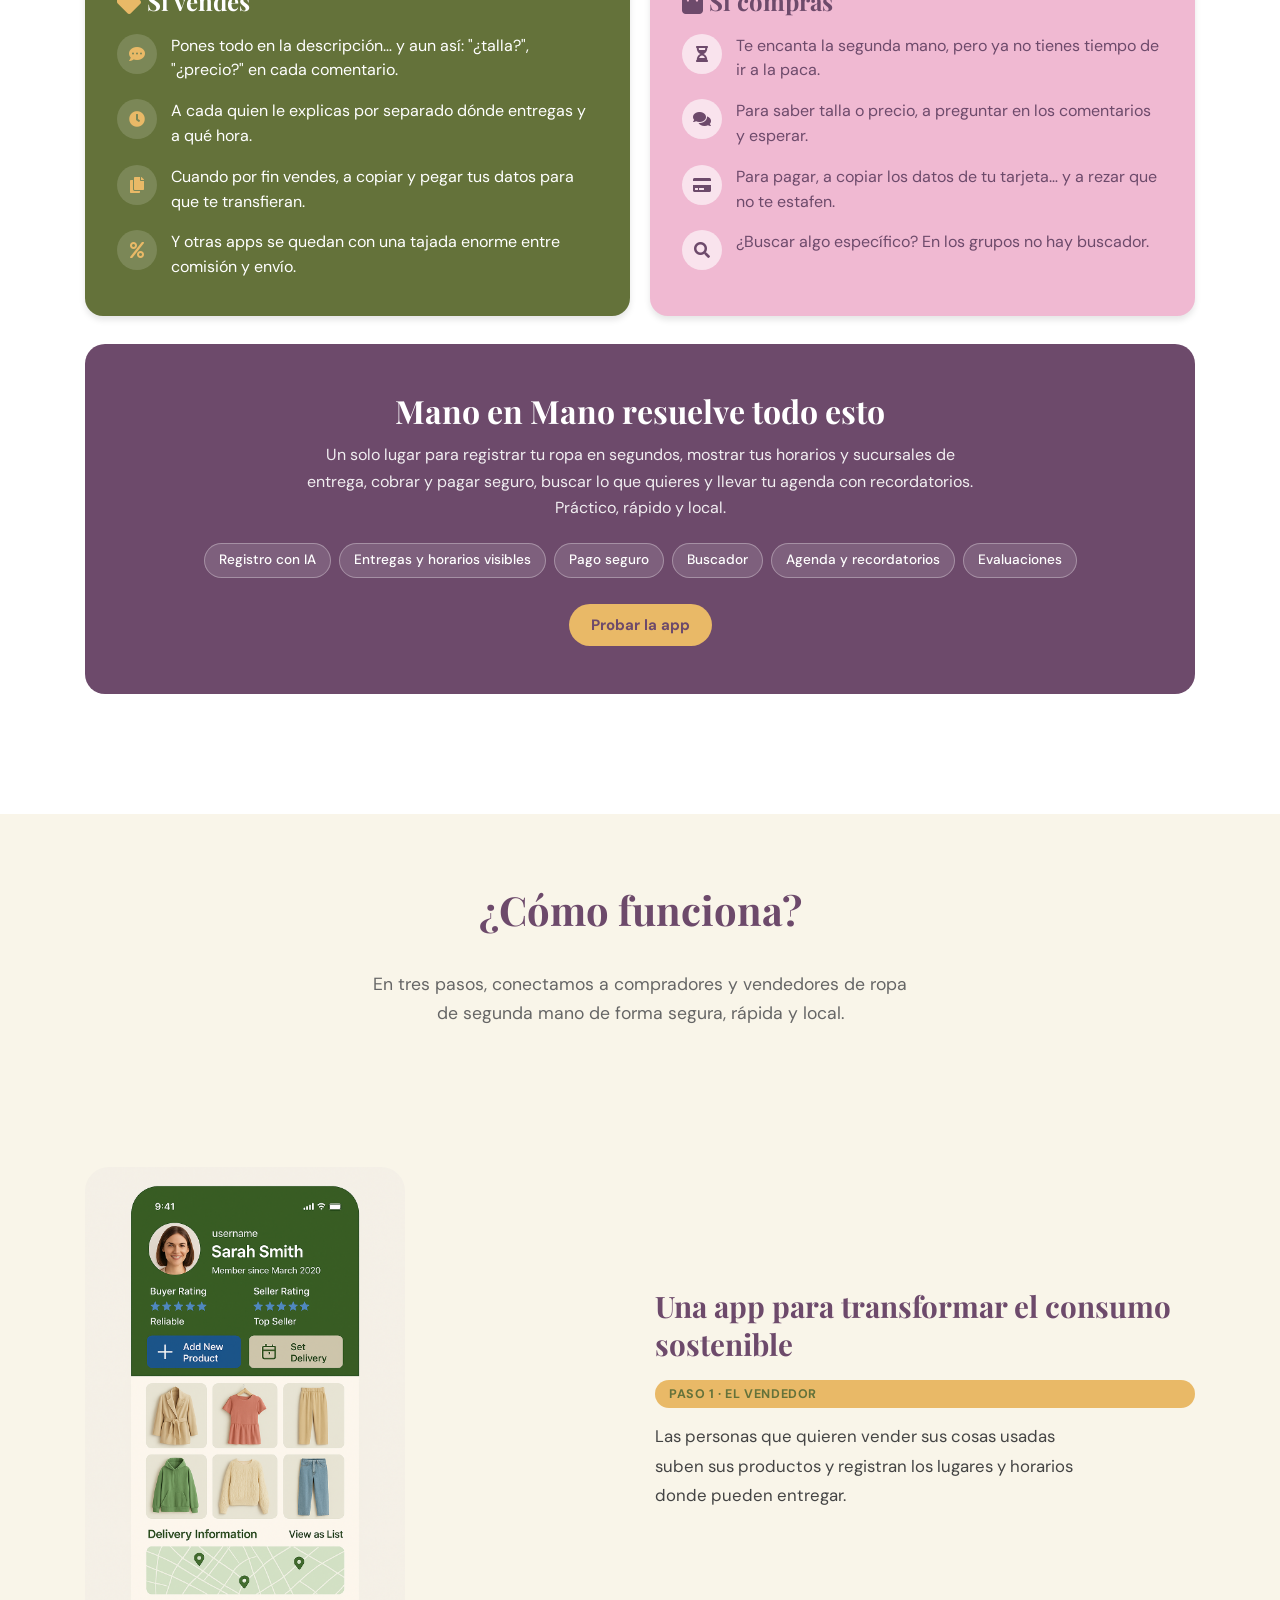
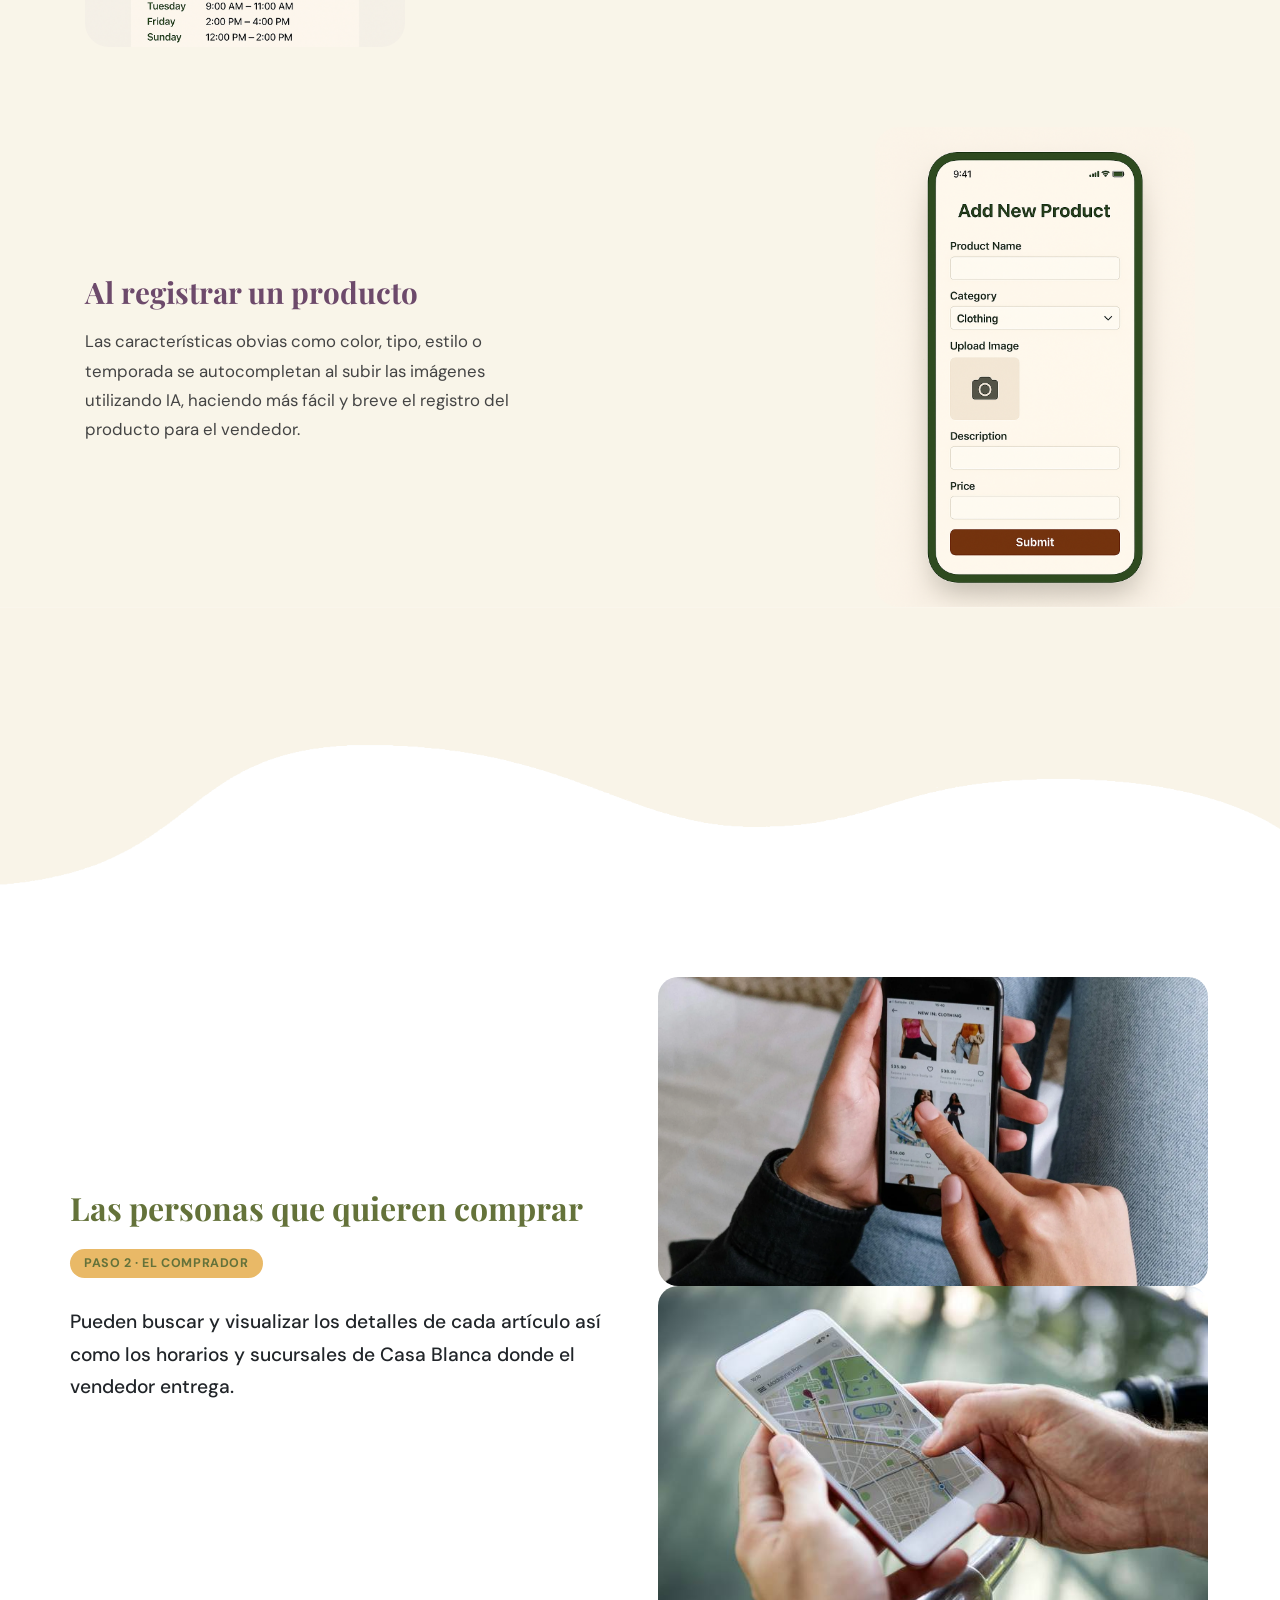
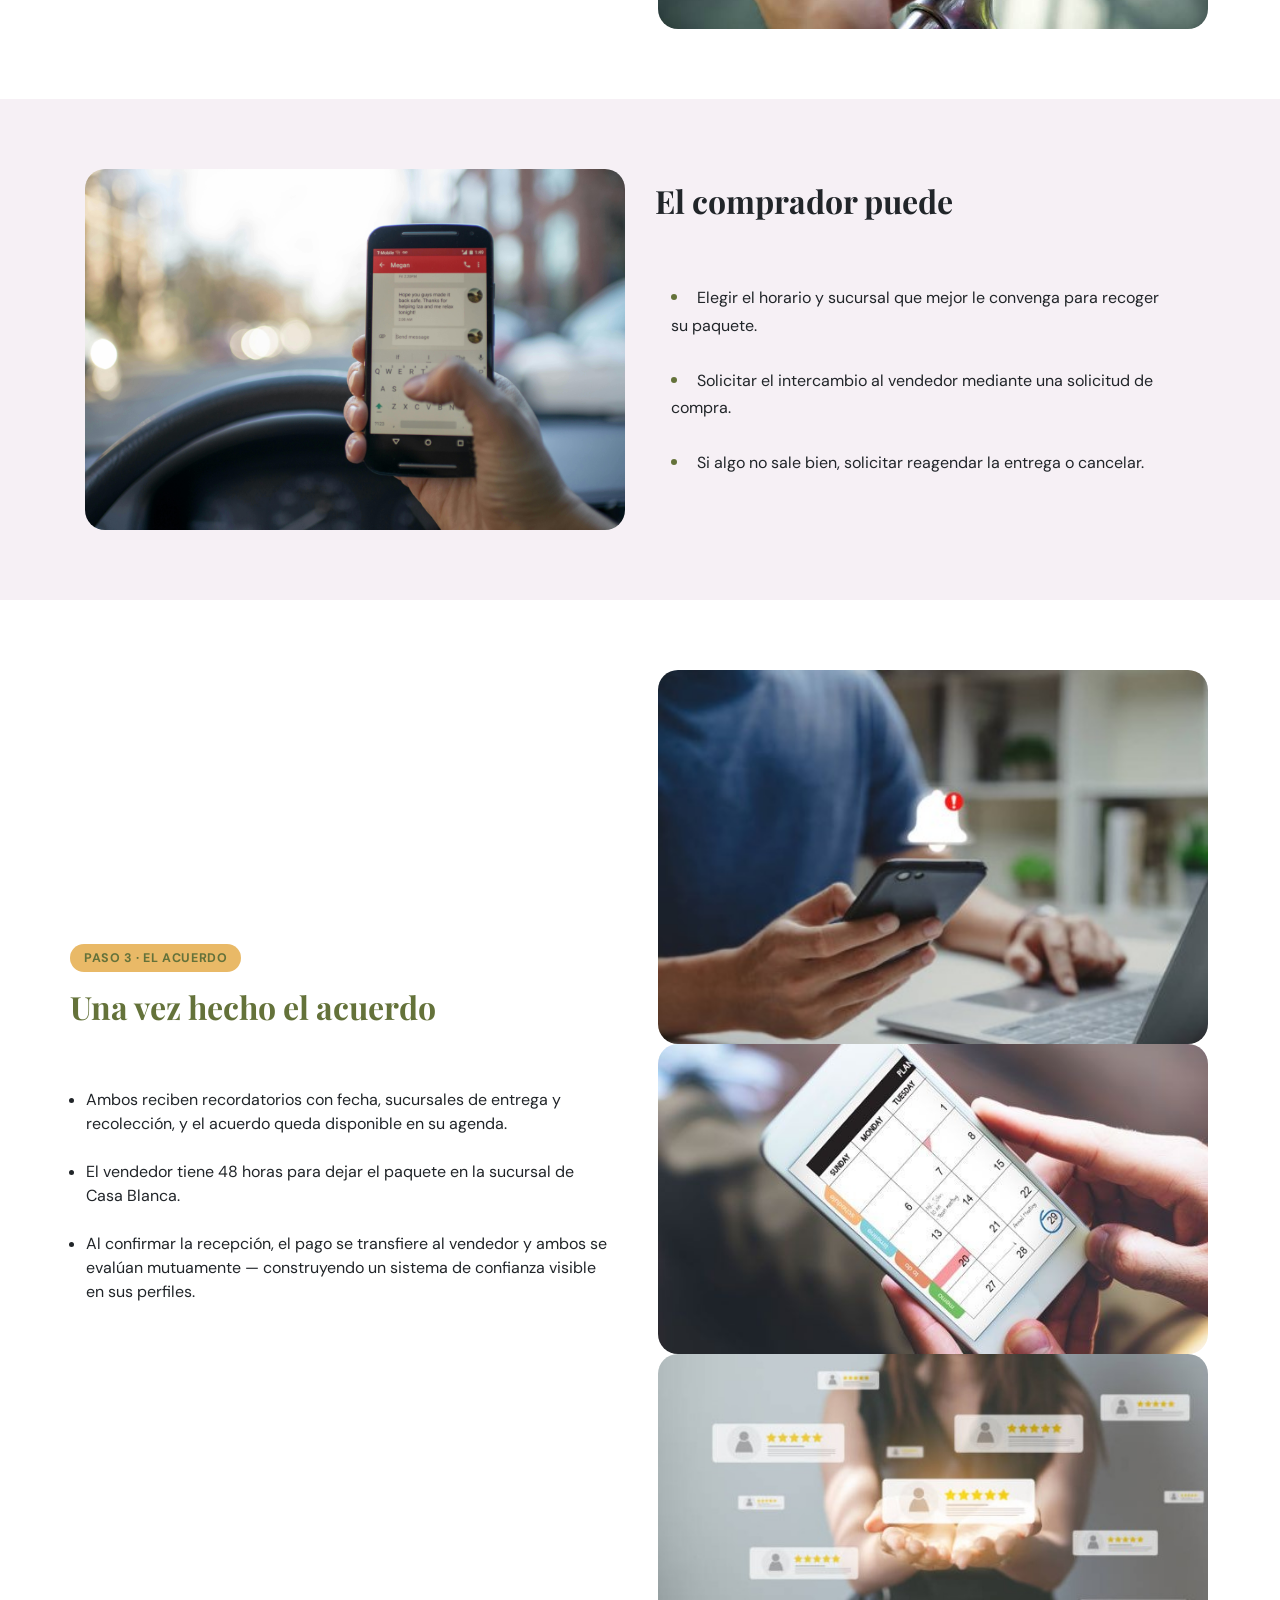
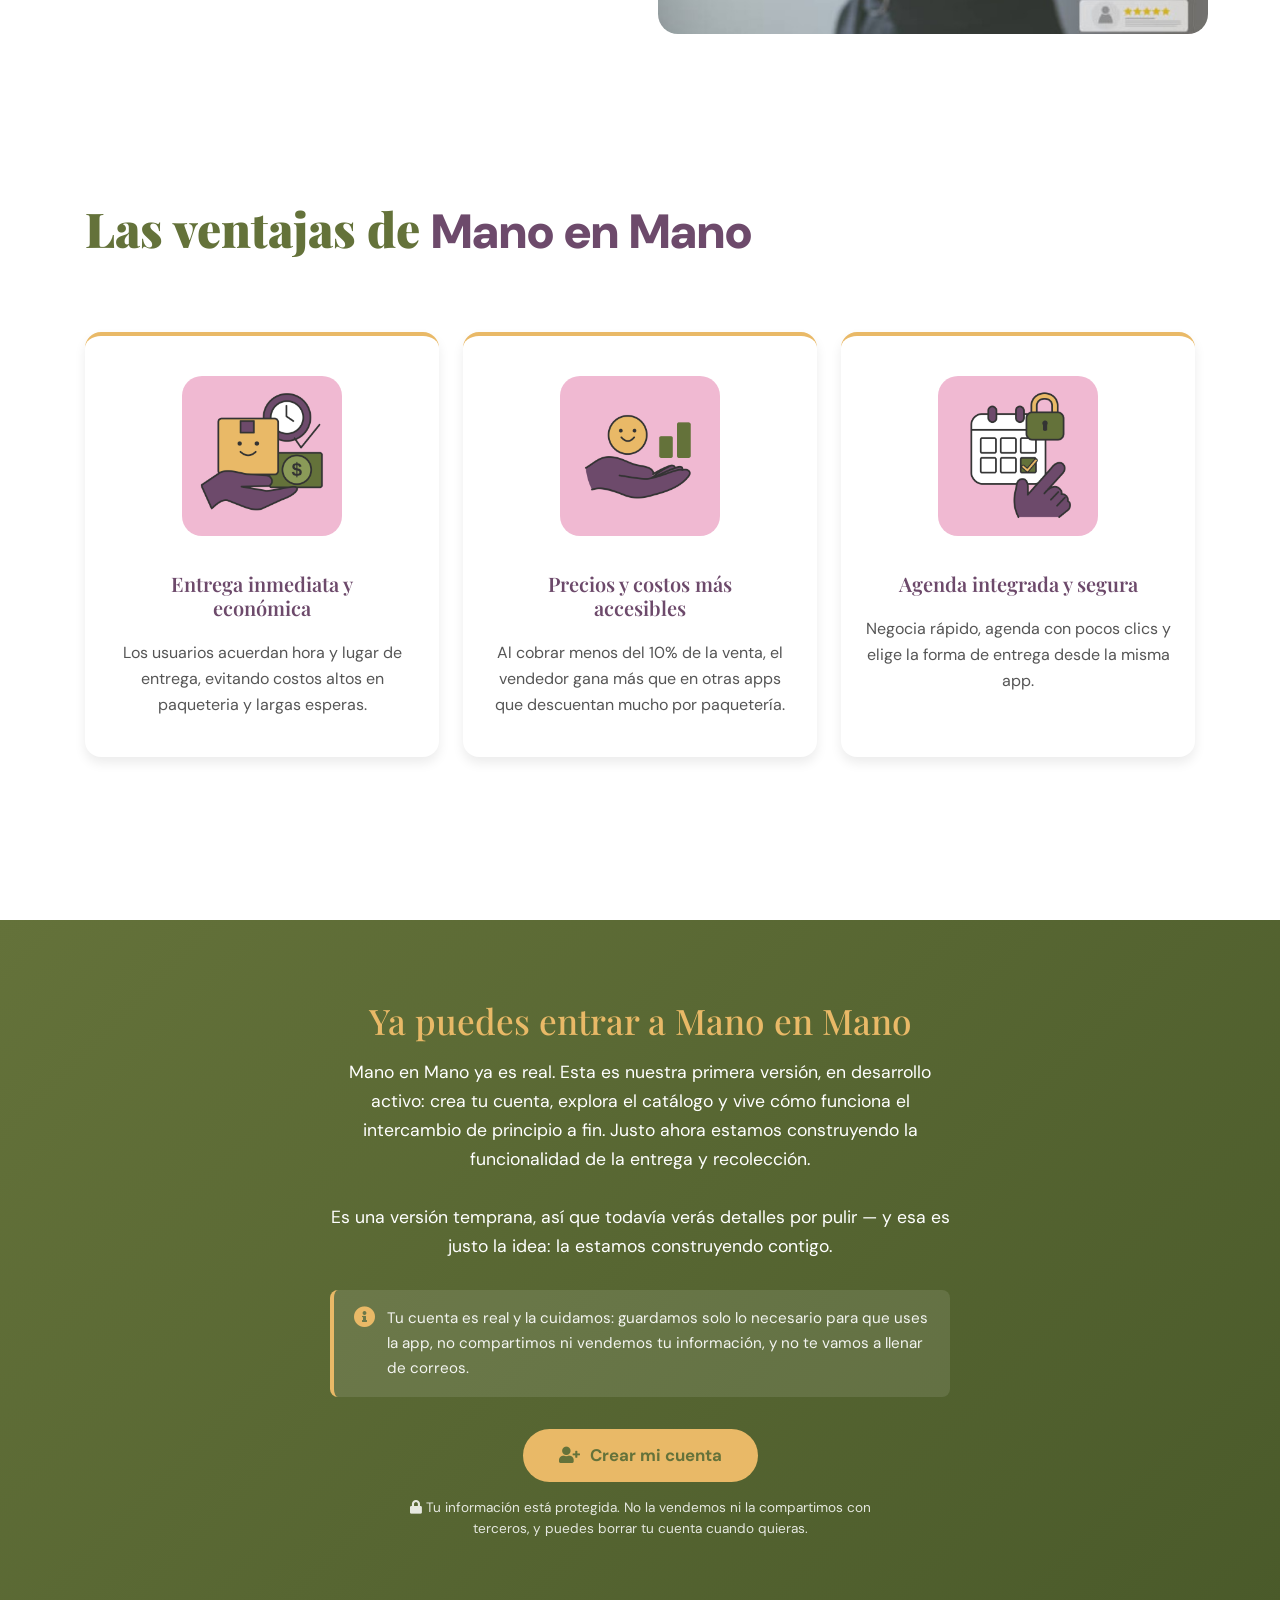
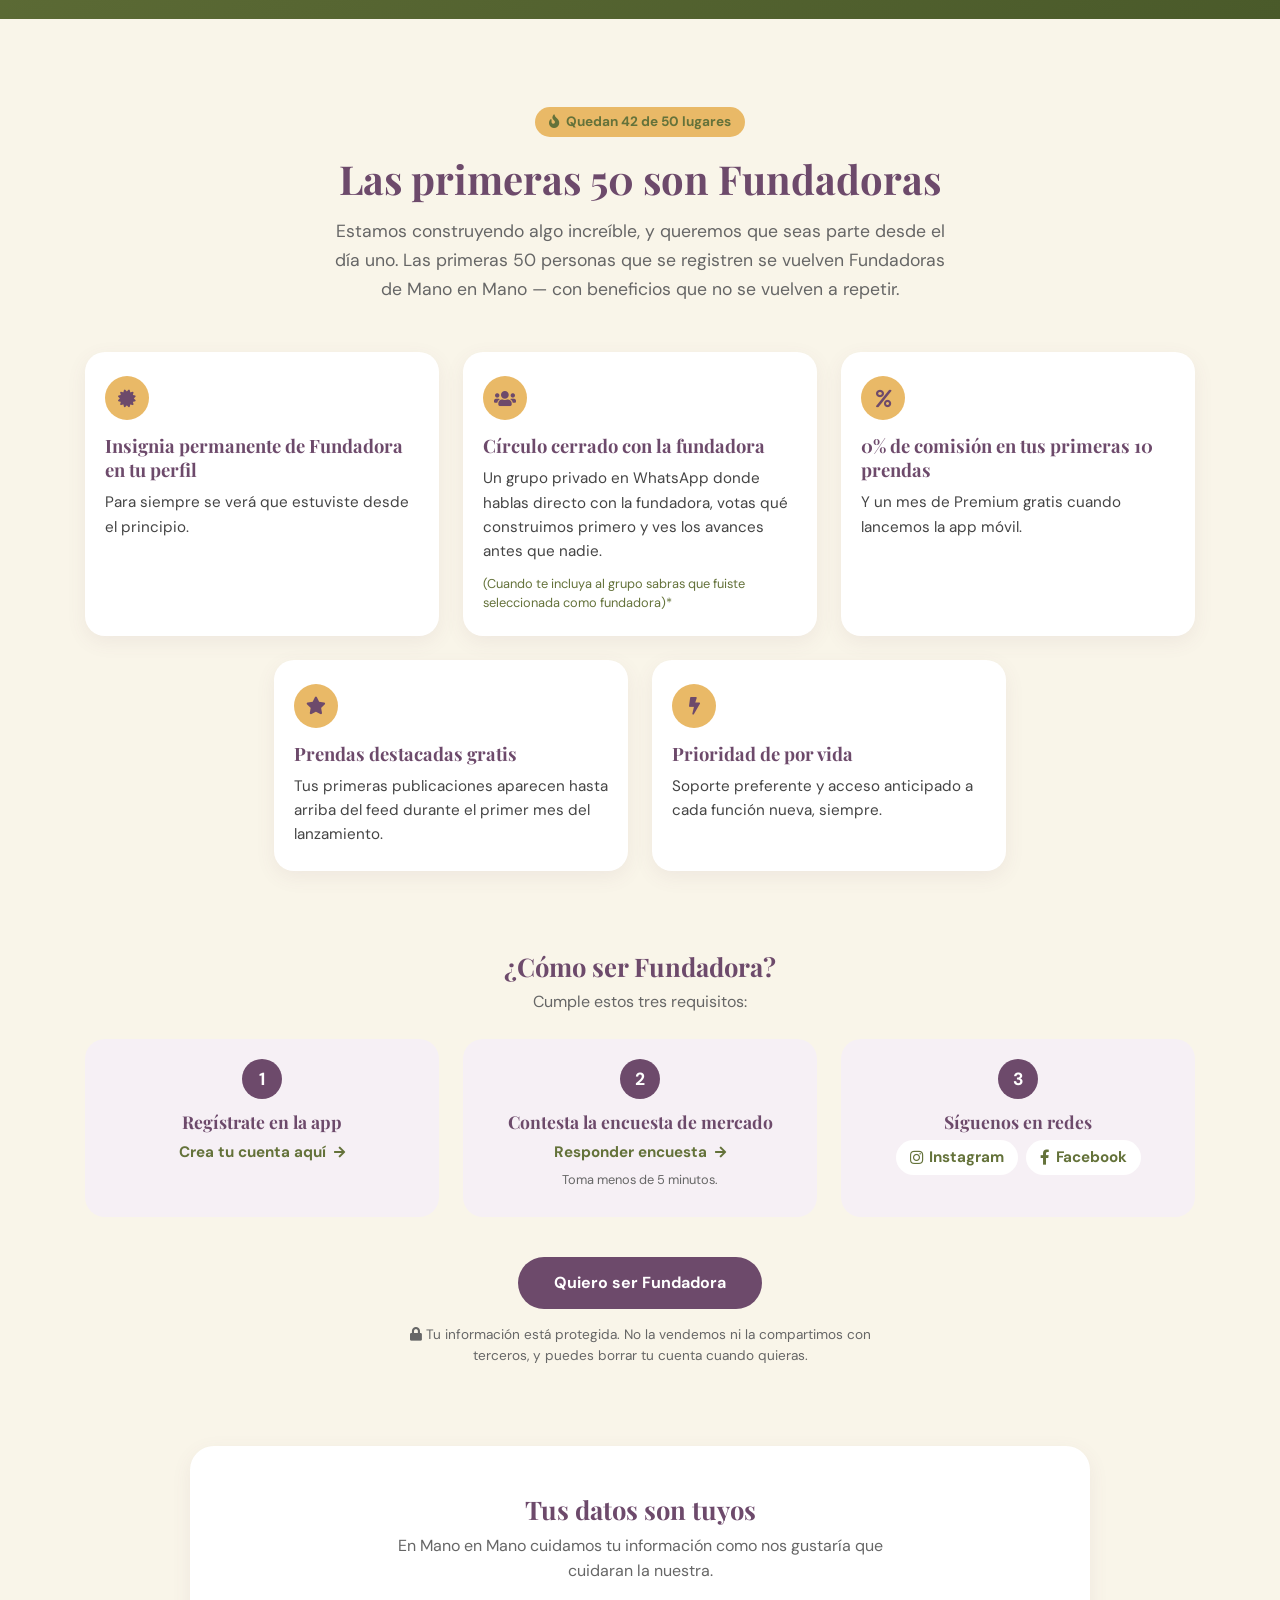
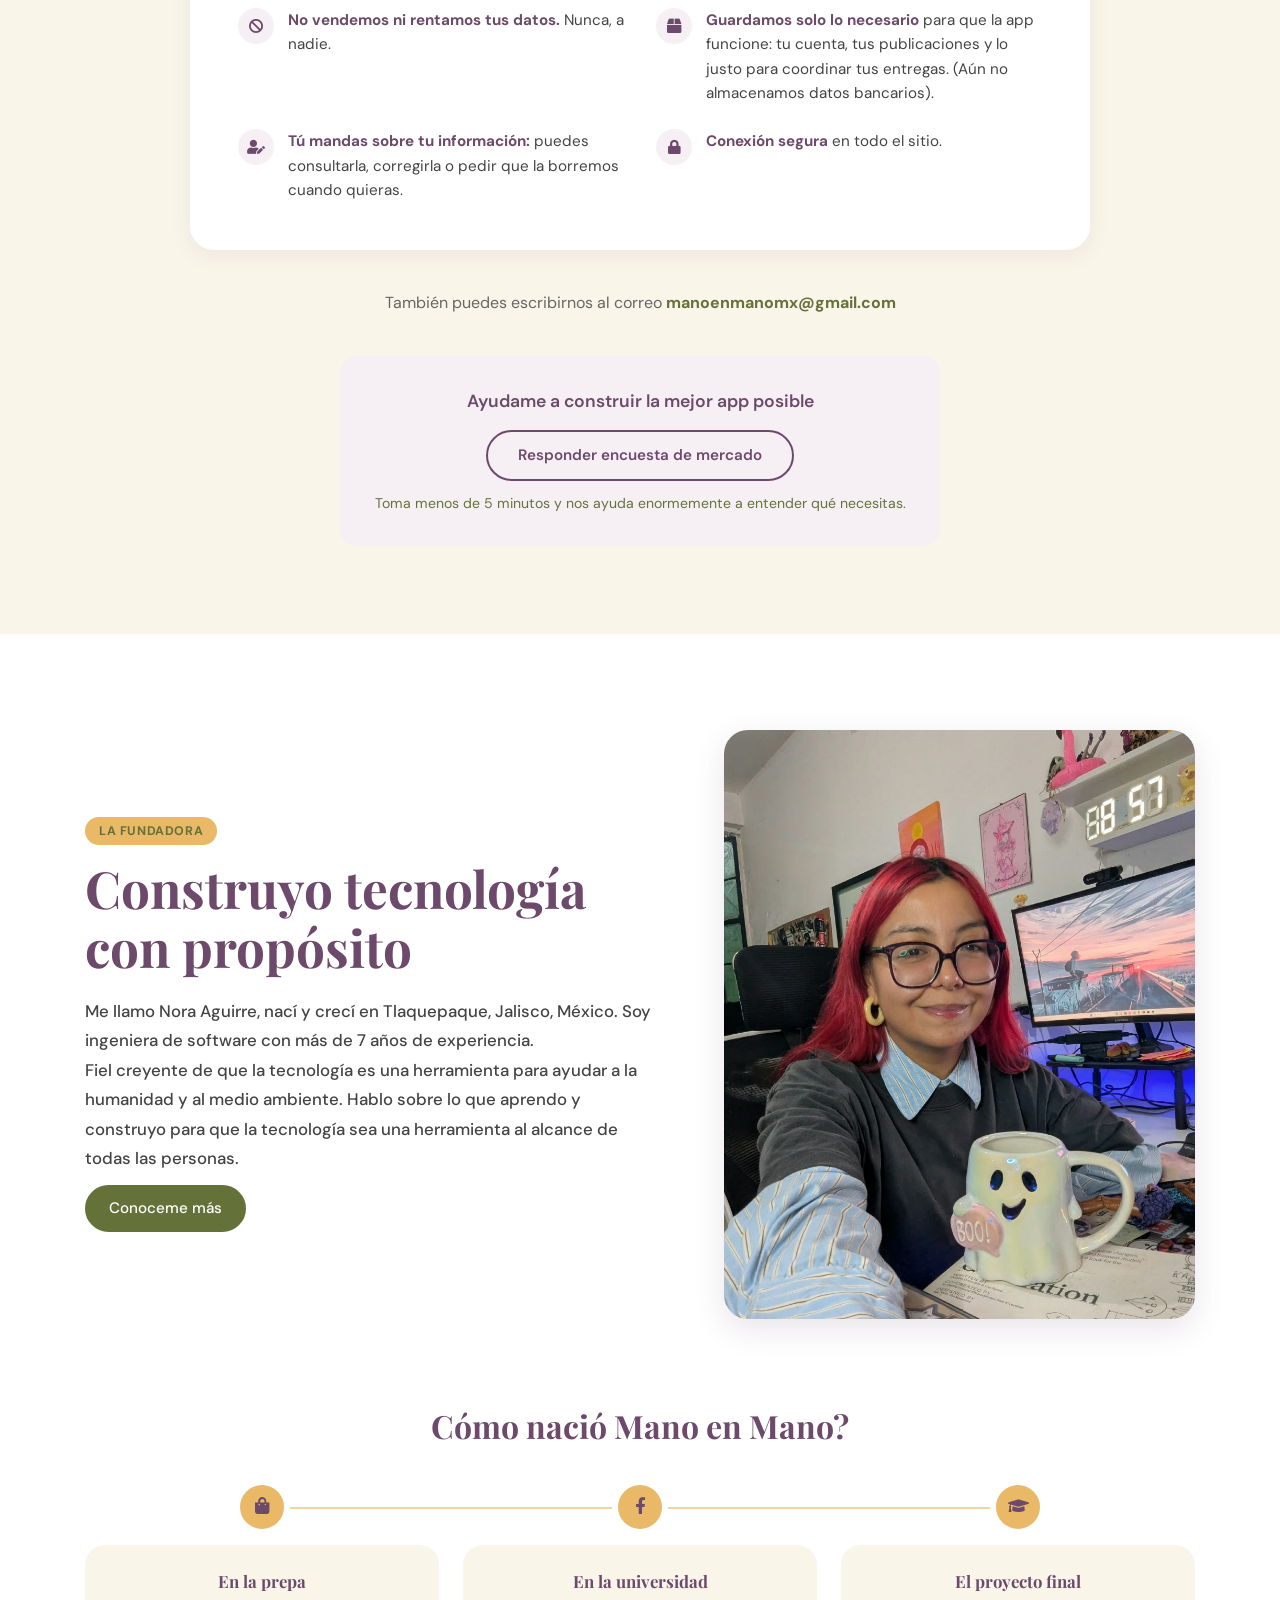
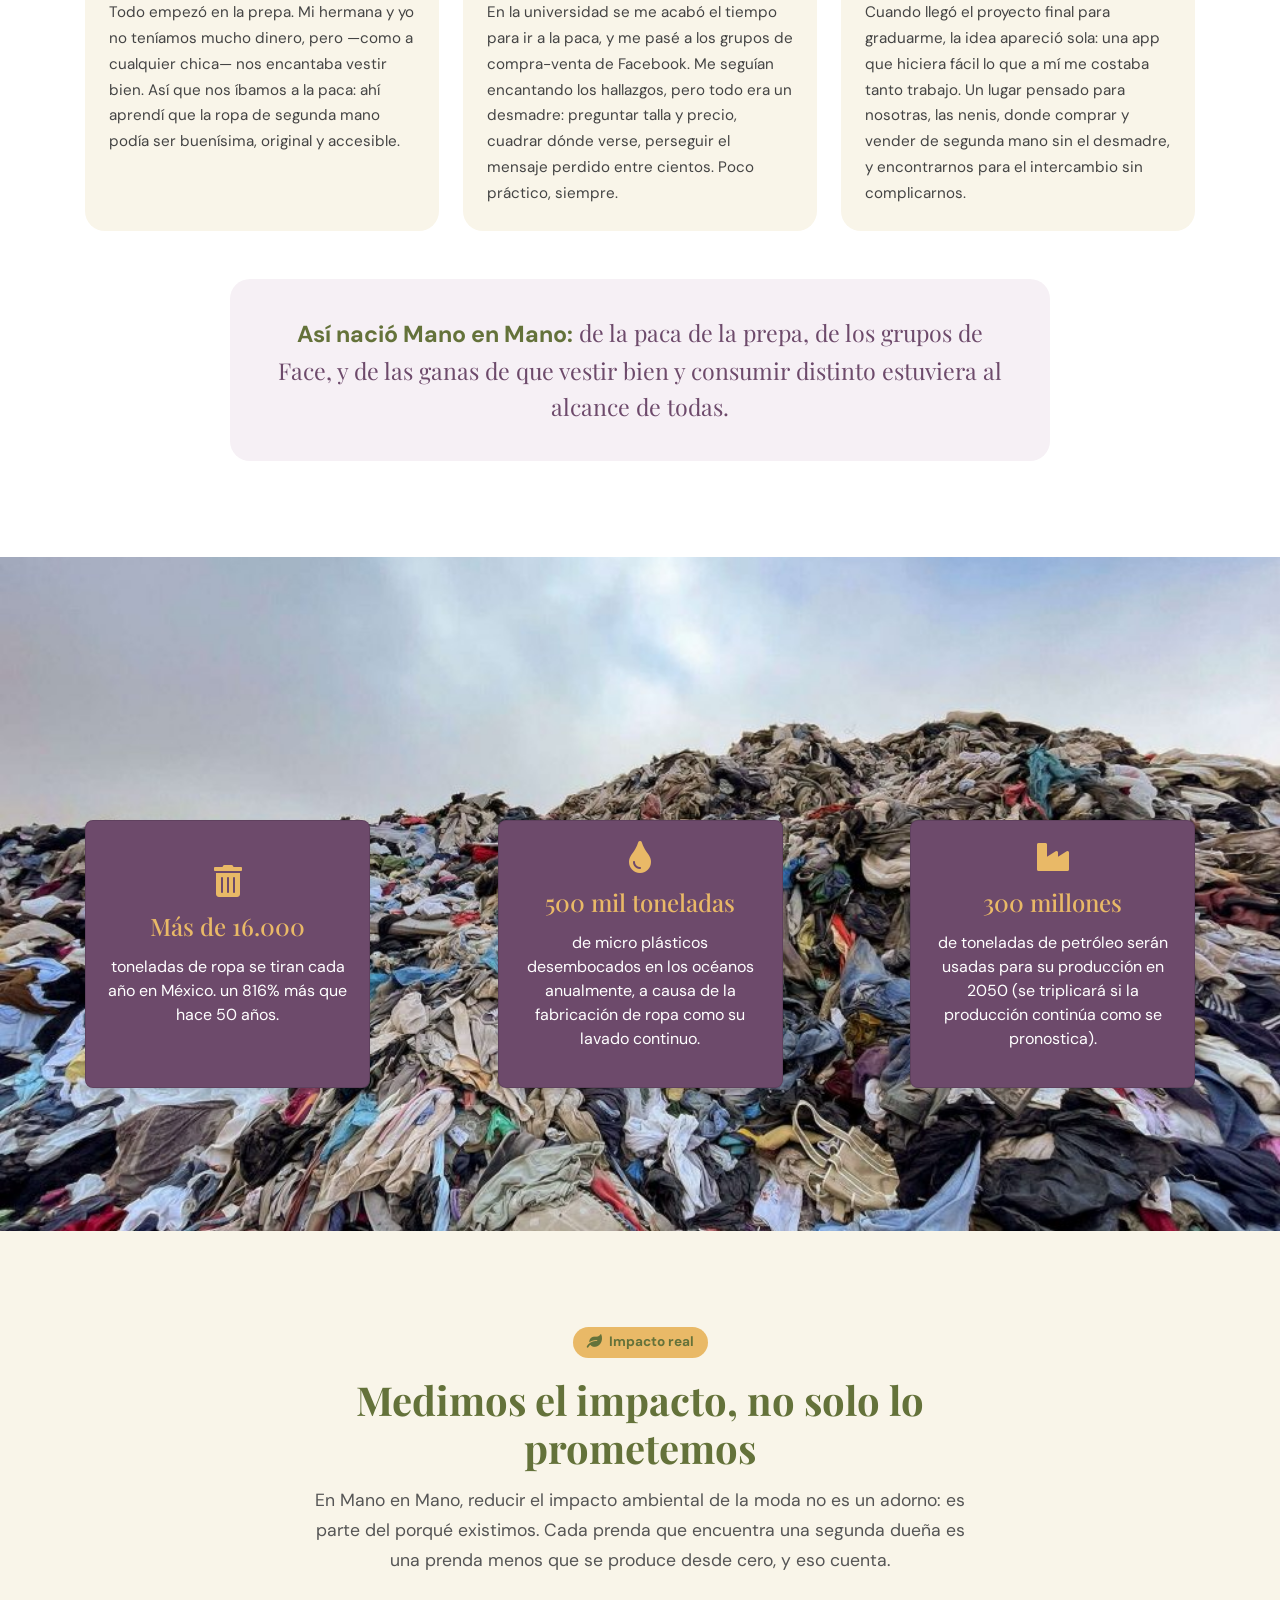
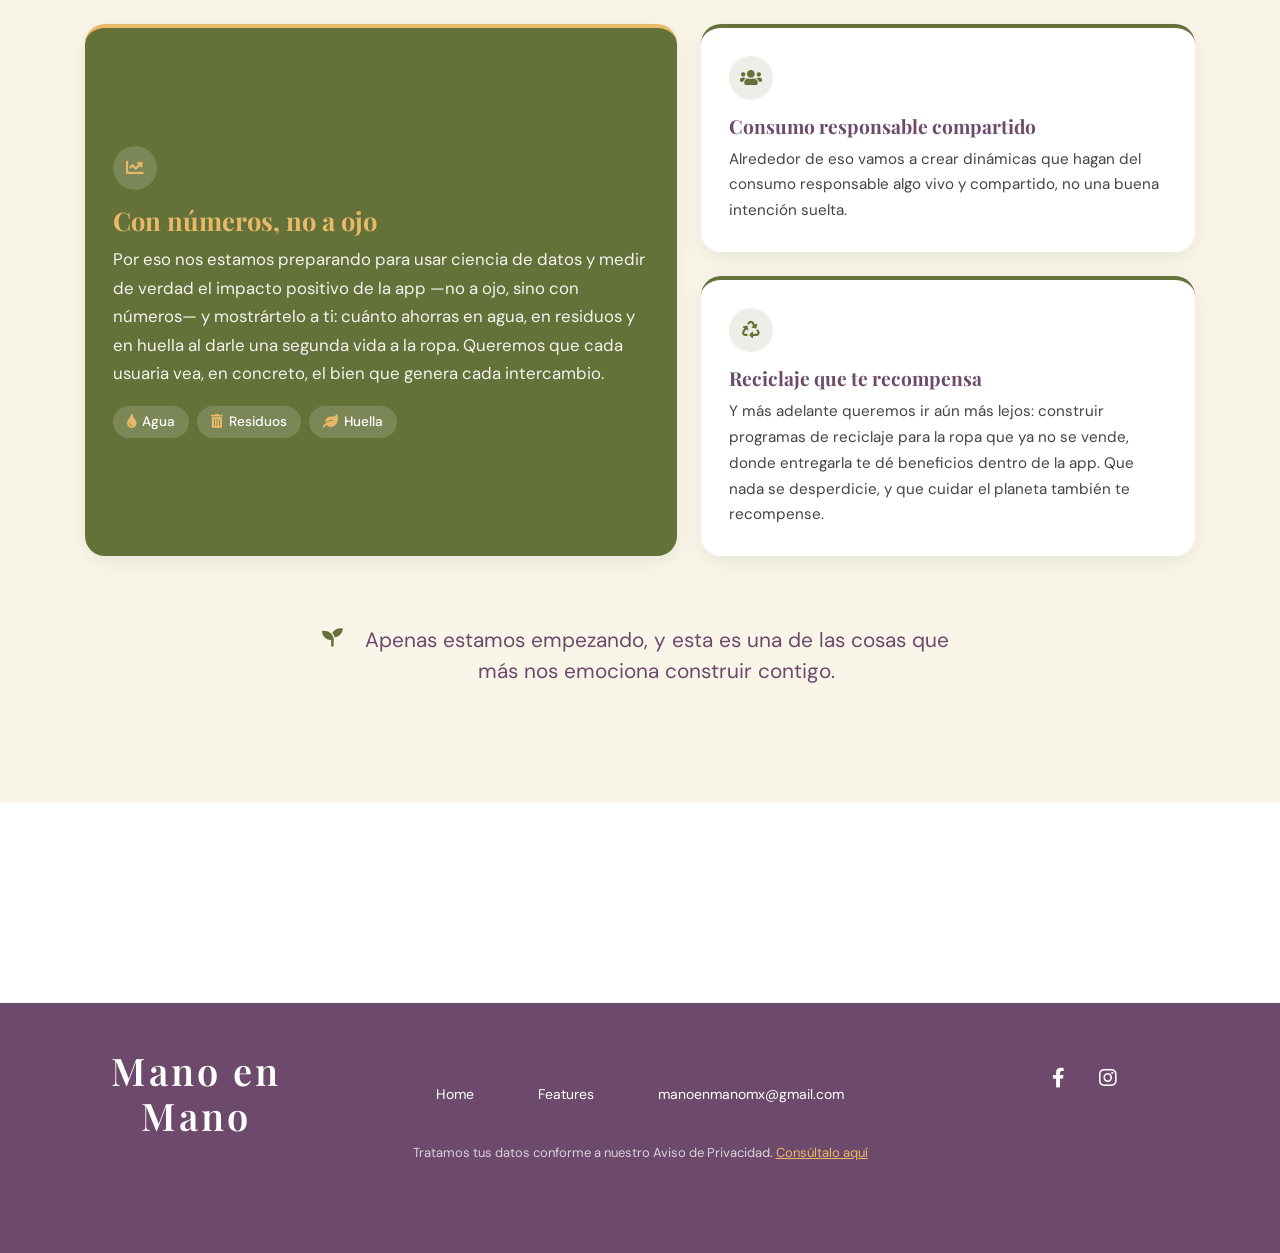
==== commit 812a9b41: "Problemas" ====
--- a/index.html
+++ b/index.html
@@ -113,24 +113,53 @@
 
 	</div> <!-- first section wrapper -->
 
-	<div class="container custom-container">
-		<h1>Comprar y vender ropa de segunda mano aún es complicado — y el planeta también lo resiente</h1>
-		<h2>Cuando compras o vendes tu ropa de segunda mano enfrentas dificultades para conectar y gestionar las compras o ventas que haces. </h2>
-		<div class="card-container">
-			<div class="card-2 color-1">
-				<p>En el intercambio siempre te arriesgas a que te queden mal o incluso te estafen con tu dinero.</p>
-				<img src="img/package.png" alt="">
-			</div>
-			<div class="card-2 color-2">
-				<p>La mayoría de las ventas se coordina vía comentarios o mensajes privados, haciéndolo tedioso y difícil de gestionar para vendedores y compradores disminuyendo la probabilidad de concluir la compra-venta.  </p>
-				<img src="img/chat-animation.png" alt="">
-			</div>
-			<div class="card-2 color-1">
-				<p>No hay intermediación formal que garantice calidad o seguridad en la transacción.</p>
-				<img src="img/user-satisfaction.png" alt="">
-			</div>
-		</div>
-	</div>
+	<!-- ==========================================================================================================
+													 PROBLEMAS QUE RESUELVE
+		 ========================================================================================================== -->
+	<section class="pains-section" id="fh5co-problemas">
+		<div class="container">
+			<header class="pains-header">
+				<span class="step-badge wow animated fadeIn" data-wow-delay="0.1s">¿Te suena esto?</span>
+				<h2 class="pains-title wow animated fadeIn" data-wow-delay="0.2s">Vender y comprar de segunda mano no debería ser un desmadre</h2>
+			</header>
+
+			<div class="pains-grid">
+				<article class="pains-col pains-col--sell wow animated fadeIn" data-wow-delay="0.3s">
+					<h3 class="pains-col-title"><i class="fas fa-tag" aria-hidden="true"></i> Si vendes</h3>
+					<ul class="pains-list">
+						<li><span class="pains-icon"><i class="fas fa-comment-dots" aria-hidden="true"></i></span><span>Pones todo en la descripción… y aun así: "¿talla?", "¿precio?" en cada comentario.</span></li>
+						<li><span class="pains-icon"><i class="fas fa-clock" aria-hidden="true"></i></span><span>A cada quien le explicas por separado dónde entregas y a qué hora.</span></li>
+						<li><span class="pains-icon"><i class="fas fa-copy" aria-hidden="true"></i></span><span>Cuando por fin vendes, a copiar y pegar tus datos para que te transfieran.</span></li>
+						<li><span class="pains-icon"><i class="fas fa-percent" aria-hidden="true"></i></span><span>Y otras apps se quedan con una tajada enorme entre comisión y envío.</span></li>
+					</ul>
+				</article>
+
+				<article class="pains-col pains-col--buy wow animated fadeIn" data-wow-delay="0.45s">
+					<h3 class="pains-col-title"><i class="fas fa-shopping-bag" aria-hidden="true"></i> Si compras</h3>
+					<ul class="pains-list">
+						<li><span class="pains-icon"><i class="fas fa-hourglass-half" aria-hidden="true"></i></span><span>Te encanta la segunda mano, pero ya no tienes tiempo de ir a la paca.</span></li>
+						<li><span class="pains-icon"><i class="fas fa-comments" aria-hidden="true"></i></span><span>Para saber talla o precio, a preguntar en los comentarios y esperar.</span></li>
+						<li><span class="pains-icon"><i class="fas fa-credit-card" aria-hidden="true"></i></span><span>Para pagar, a copiar los datos de tu tarjeta… y a rezar que no te estafen.</span></li>
+						<li><span class="pains-icon"><i class="fas fa-search" aria-hidden="true"></i></span><span>¿Buscar algo específico? En los grupos no hay buscador.</span></li>
+					</ul>
+				</article>
+			</div>
+
+			<div class="pains-solution wow animated fadeIn" data-wow-delay="0.6s">
+				<h3 class="pains-solution-title">Mano en Mano resuelve todo esto</h3>
+				<p>Un solo lugar para registrar tu ropa en segundos, mostrar tus horarios y sucursales de entrega, cobrar y pagar seguro, buscar lo que quieres y llevar tu agenda con recordatorios. Práctico, rápido y local.</p>
+				<ul class="pains-chips">
+					<li>Registro con IA</li>
+					<li>Entregas y horarios visibles</li>
+					<li>Pago seguro</li>
+					<li>Buscador</li>
+					<li>Agenda y recordatorios</li>
+					<li>Evaluaciones</li>
+				</ul>
+				<button class="btn btn-md pains-cta plausible-event-name=Probar+App" onclick="$('#fh5co-demo').goTo();return false;">Probar la app</button>
+			</div>
+		</div>
+	</section>
 
 	<!-- ==========================================================================================================
 													 ADVANTAGES
--- a/css/style.css
+++ b/css/style.css
@@ -2695,3 +2695,195 @@
     margin-top: 48px;
   }
 }
+
+/* ==========================================================================================================
+   PROBLEMAS QUE RESUELVE (mobile first)
+   ========================================================================================================== */
+.pains-section {
+  padding: 48px 0 8px;
+}
+
+.pains-header {
+  text-align: center;
+  max-width: 760px;
+  margin: 0 auto 28px;
+}
+
+.pains-title {
+  color: var(--color-olive);
+  font-size: 1.75rem;
+  font-weight: 700;
+  line-height: 1.25;
+}
+
+.pains-grid {
+  display: grid;
+  grid-template-columns: 1fr;
+  gap: 20px;
+}
+
+.pains-col {
+  border-radius: 18px;
+  padding: 28px 22px;
+  box-shadow: 0 4px 6px rgba(0, 0, 0, 0.1);
+  transition: transform 0.25s ease, box-shadow 0.25s ease;
+}
+
+.pains-col:hover {
+  transform: translateY(-4px);
+  box-shadow: 0 10px 24px rgba(100, 114, 58, 0.22);
+}
+
+.pains-col--sell {
+  background: var(--color-olive);
+  color: #fff;
+}
+
+.pains-col--buy {
+  background: var(--color-blush);
+  color: var(--color-plum);
+}
+
+.pains-col-title {
+  font-size: 1.5rem;
+  font-weight: 700;
+  margin-bottom: 18px;
+  color: inherit;
+}
+
+.pains-col--sell .pains-col-title i {
+  color: var(--color-mustard);
+}
+
+.pains-list {
+  list-style: none;
+  padding: 0;
+  margin: 0;
+}
+
+.pains-list li {
+  display: flex;
+  align-items: flex-start;
+  gap: 14px;
+  margin: 0 0 16px;
+  font-size: 1rem;
+  line-height: 1.55;
+}
+
+.pains-list li:last-child {
+  margin-bottom: 0;
+}
+
+.pains-icon {
+  flex: 0 0 40px;
+  width: 40px;
+  height: 40px;
+  border-radius: 50%;
+  display: flex;
+  align-items: center;
+  justify-content: center;
+  font-size: 1rem;
+}
+
+.pains-col--sell .pains-icon {
+  background: rgba(255, 255, 255, 0.15);
+  color: var(--color-mustard);
+}
+
+.pains-col--buy .pains-icon {
+  background: rgba(255, 255, 255, 0.6);
+  color: var(--color-plum);
+}
+
+.pains-solution {
+  margin-top: 24px;
+  background: var(--color-plum);
+  color: #fff;
+  border-radius: 20px;
+  padding: 36px 22px;
+  text-align: center;
+}
+
+.pains-solution-title {
+  color: #fff;
+  font-size: 1.6rem;
+  font-weight: 700;
+  margin-bottom: 12px;
+}
+
+.pains-solution p {
+  color: rgba(255, 255, 255, 0.9);
+  font-size: 1rem;
+  line-height: 1.65;
+  max-width: 680px;
+  margin: 0 auto;
+}
+
+.pains-chips {
+  list-style: none;
+  padding: 0;
+  margin: 22px 0 26px;
+  display: flex;
+  flex-wrap: wrap;
+  justify-content: center;
+  gap: 8px;
+}
+
+.pains-chips li {
+  margin: 0;
+  padding: 6px 14px;
+  border-radius: 50px;
+  background: rgba(255, 255, 255, 0.12);
+  border: 1px solid rgba(255, 255, 255, 0.3);
+  font-size: 0.85rem;
+  font-weight: 500;
+}
+
+.pains-cta {
+  background: var(--color-mustard);
+  color: var(--color-plum);
+  font-size: 15px;
+  font-weight: 700;
+  padding: 10px 22px;
+  border: none;
+  border-radius: 50px;
+}
+
+.pains-cta:hover,
+.pains-cta:focus {
+  background: #fff;
+  color: var(--color-plum);
+}
+
+@media (min-width: 768px) {
+  .pains-grid {
+    grid-template-columns: 1fr 1fr;
+  }
+}
+
+@media (min-width: 992px) {
+  .pains-section {
+    padding: 88px 0 24px;
+  }
+
+  .pains-title {
+    font-size: 2.5rem;
+  }
+
+  .pains-header {
+    margin-bottom: 40px;
+  }
+
+  .pains-col {
+    padding: 36px 32px;
+  }
+
+  .pains-solution {
+    margin-top: 28px;
+    padding: 48px 40px;
+  }
+
+  .pains-solution-title {
+    font-size: 2rem;
+  }
+}
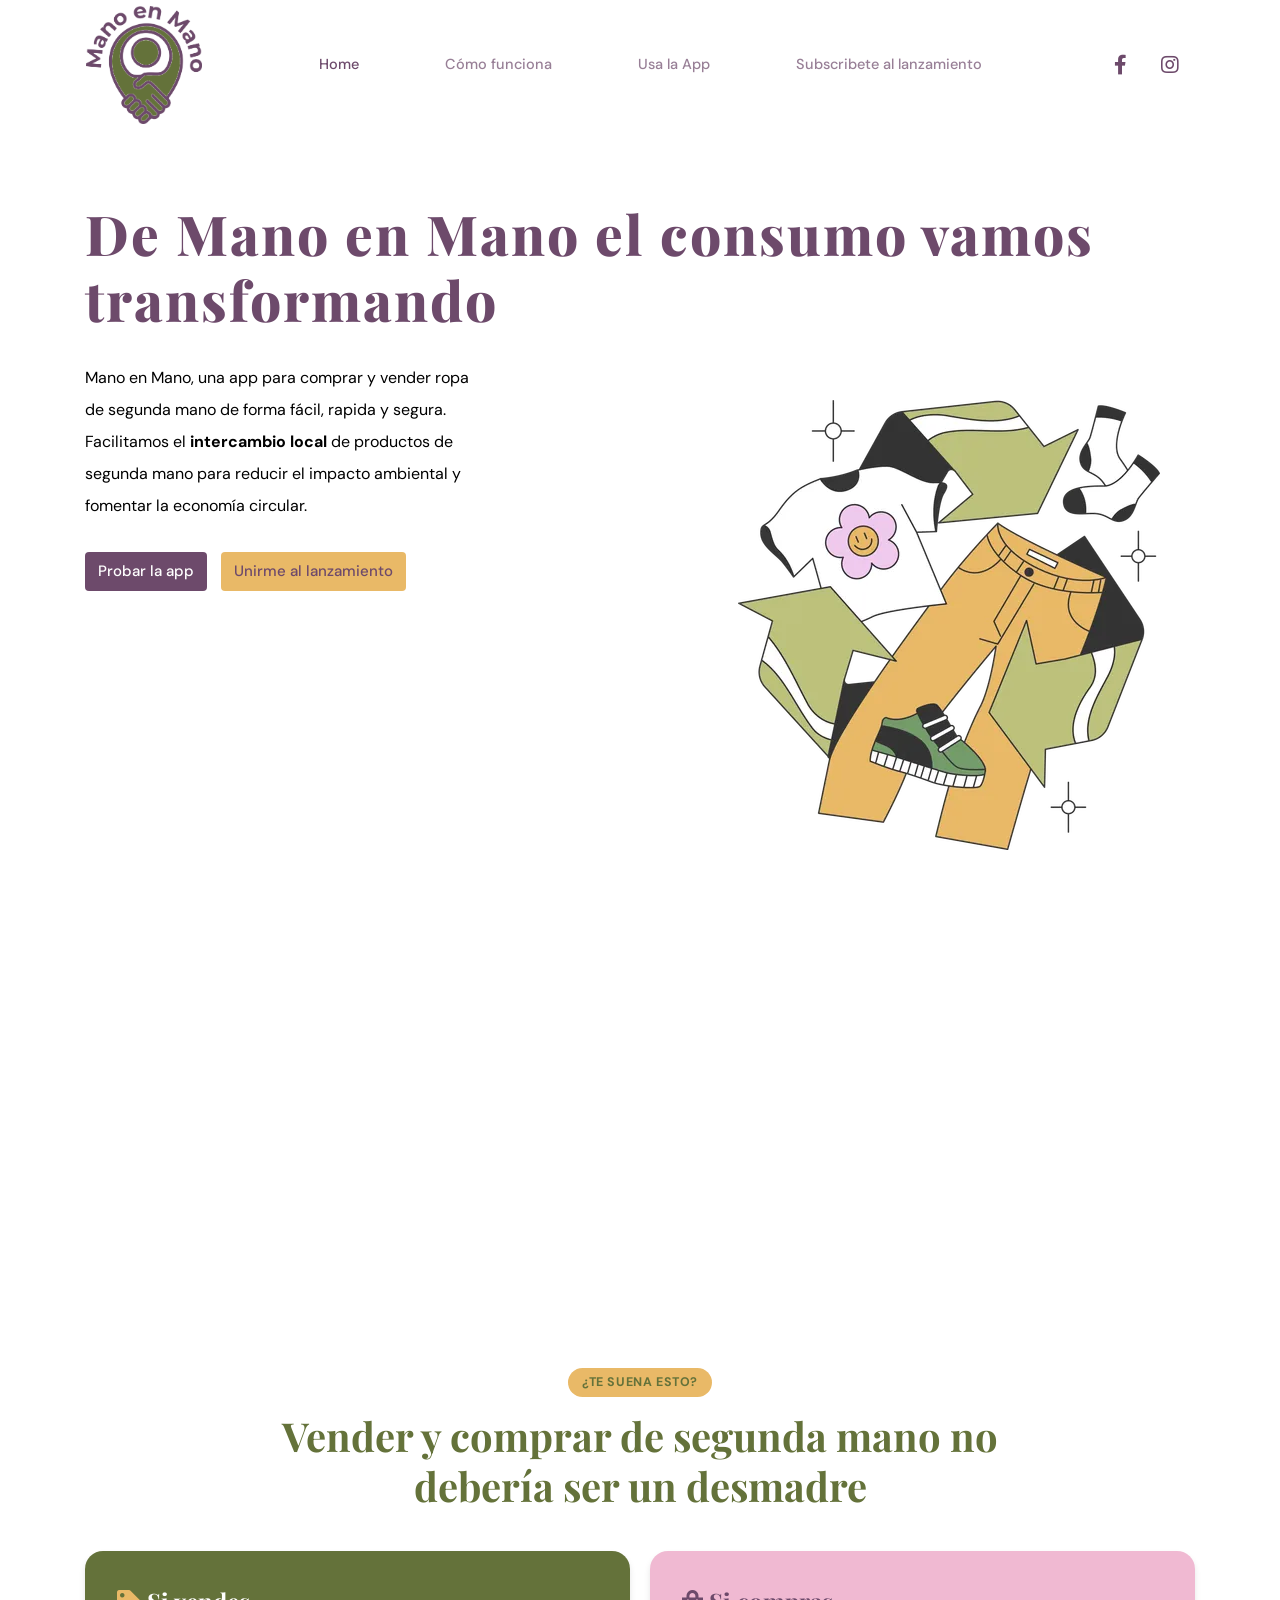
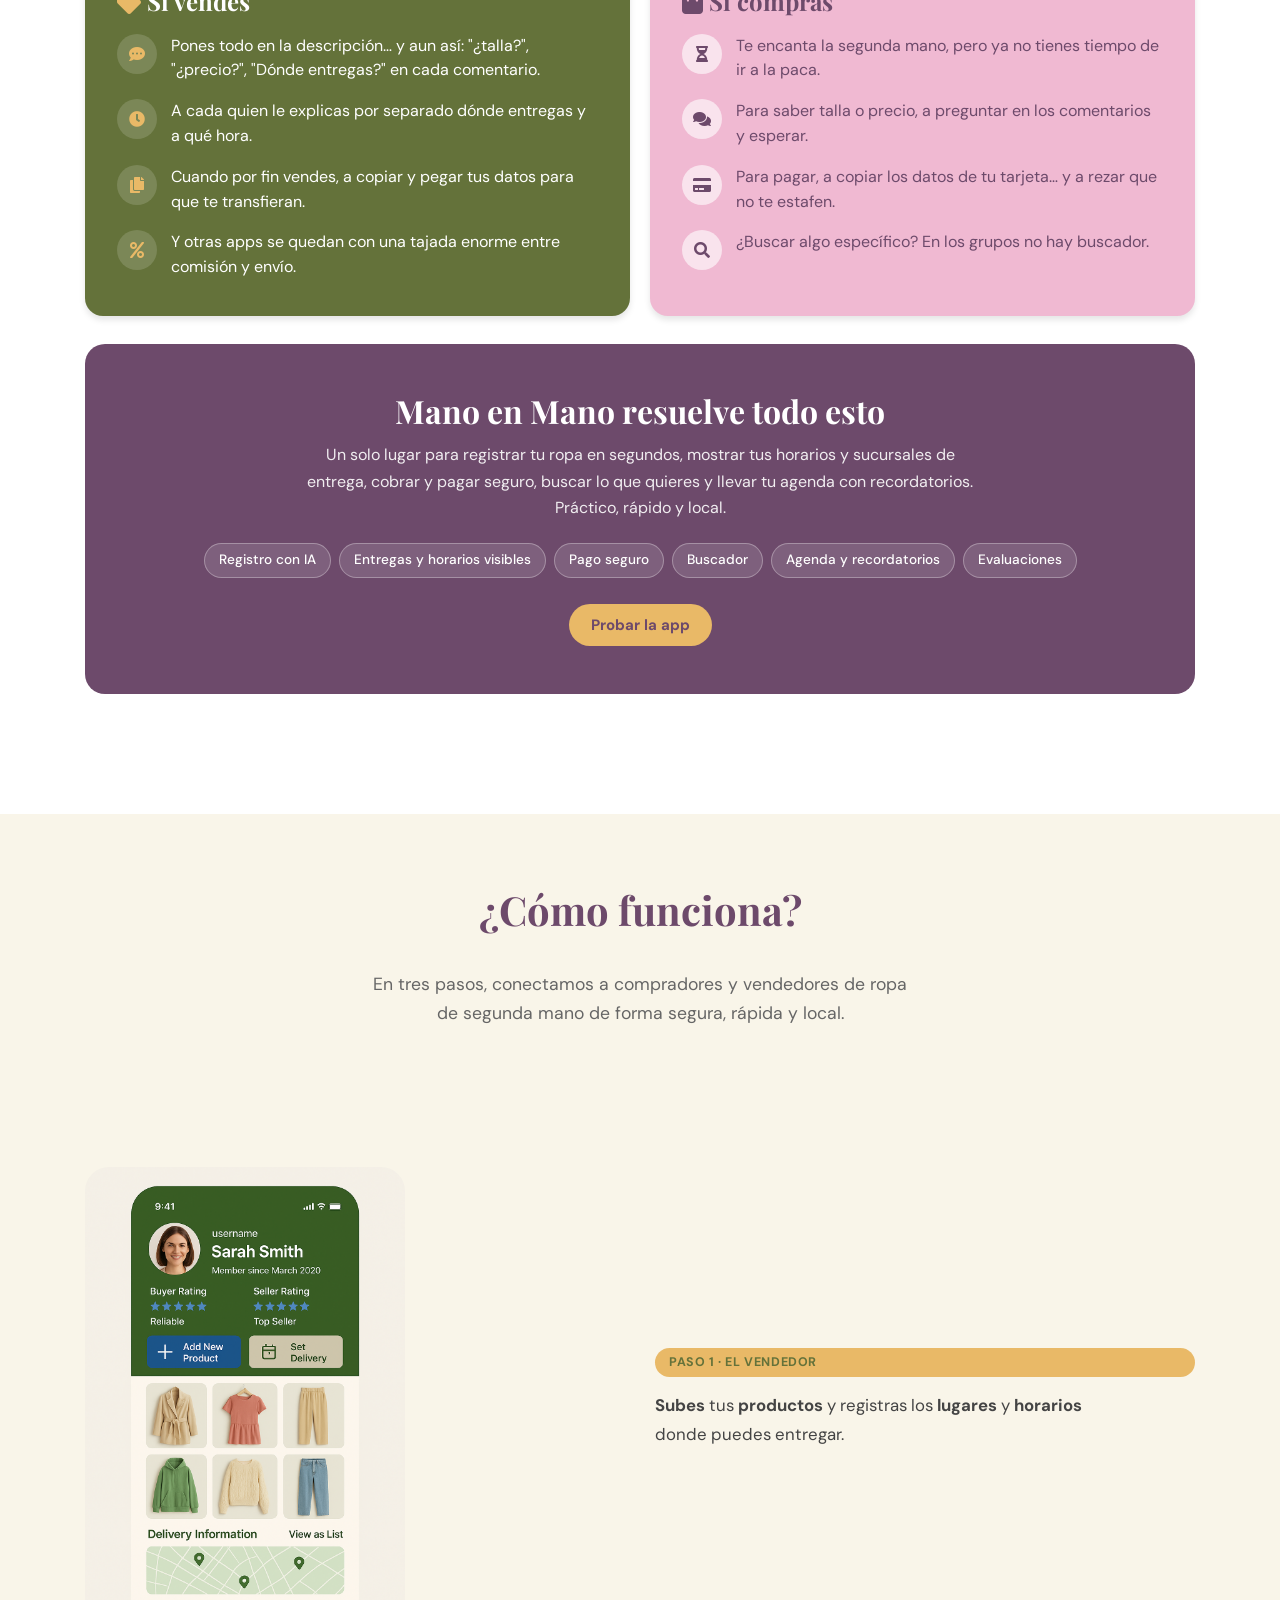
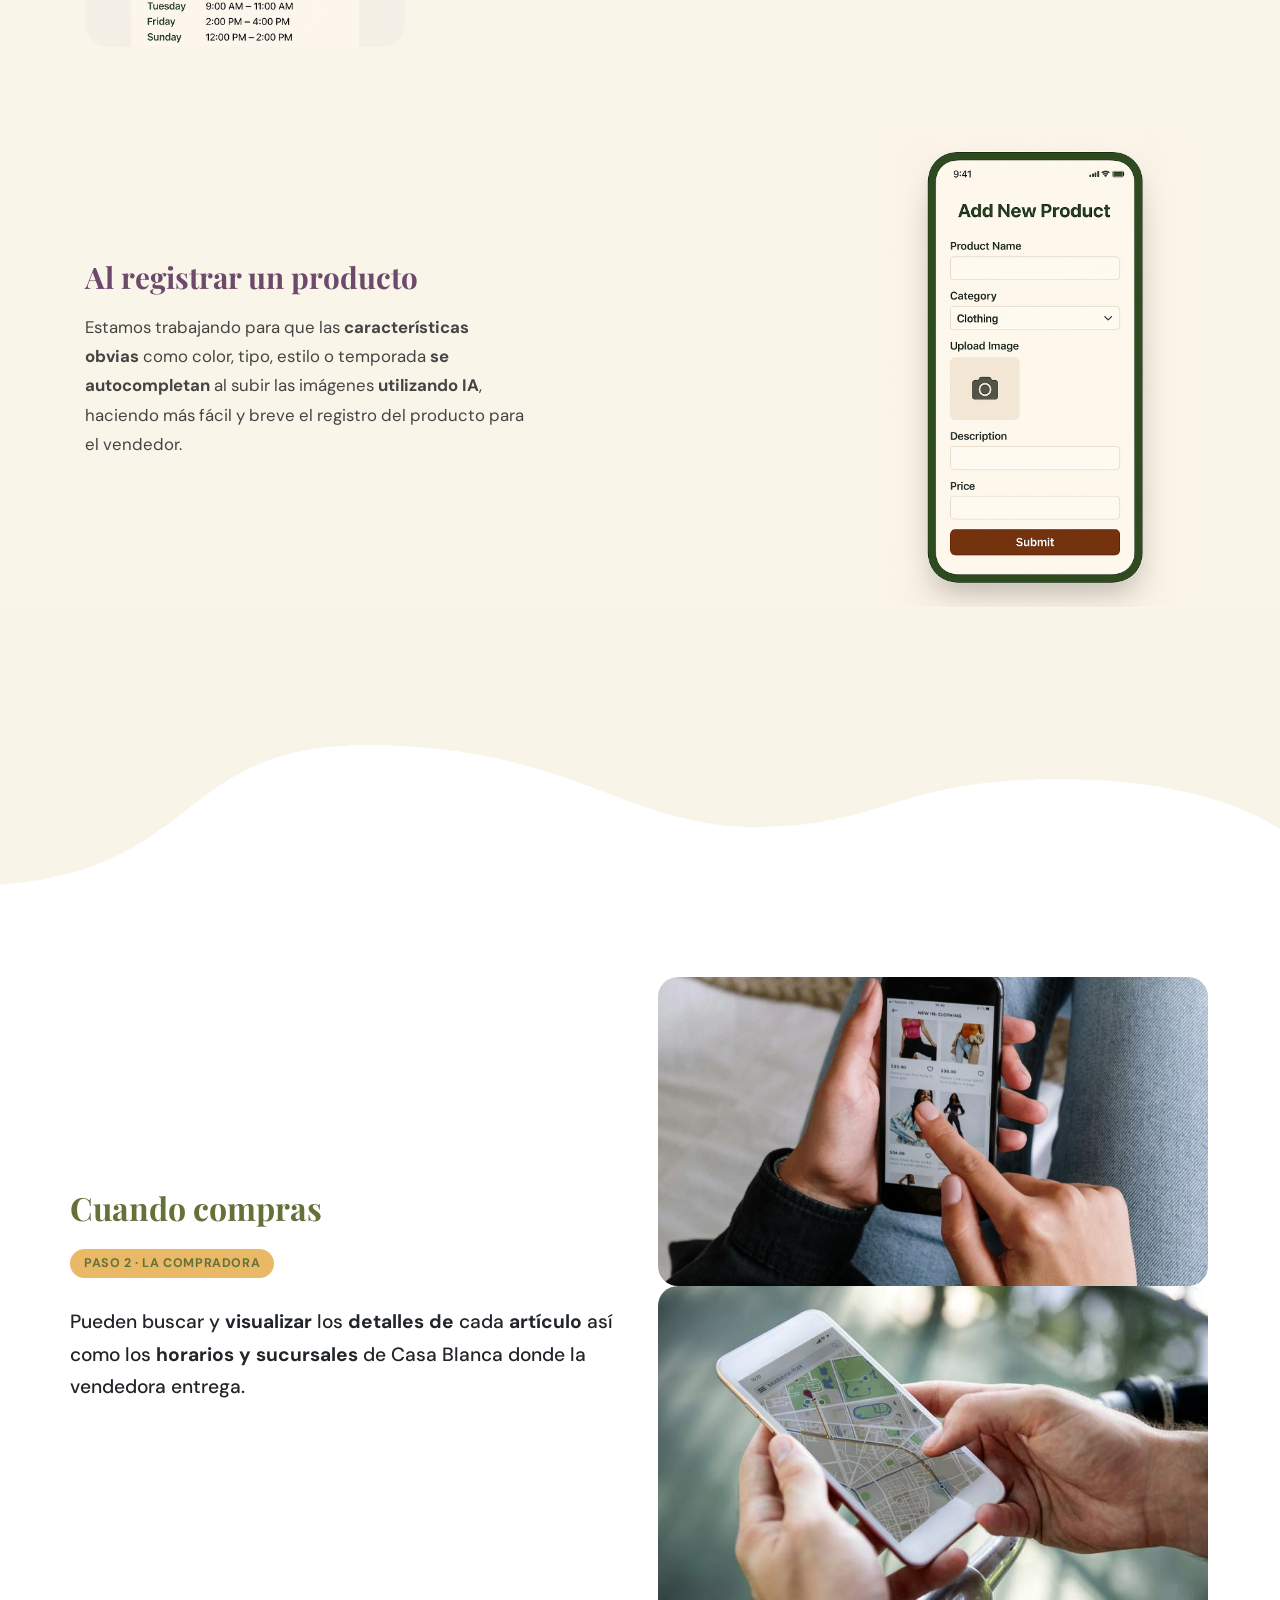
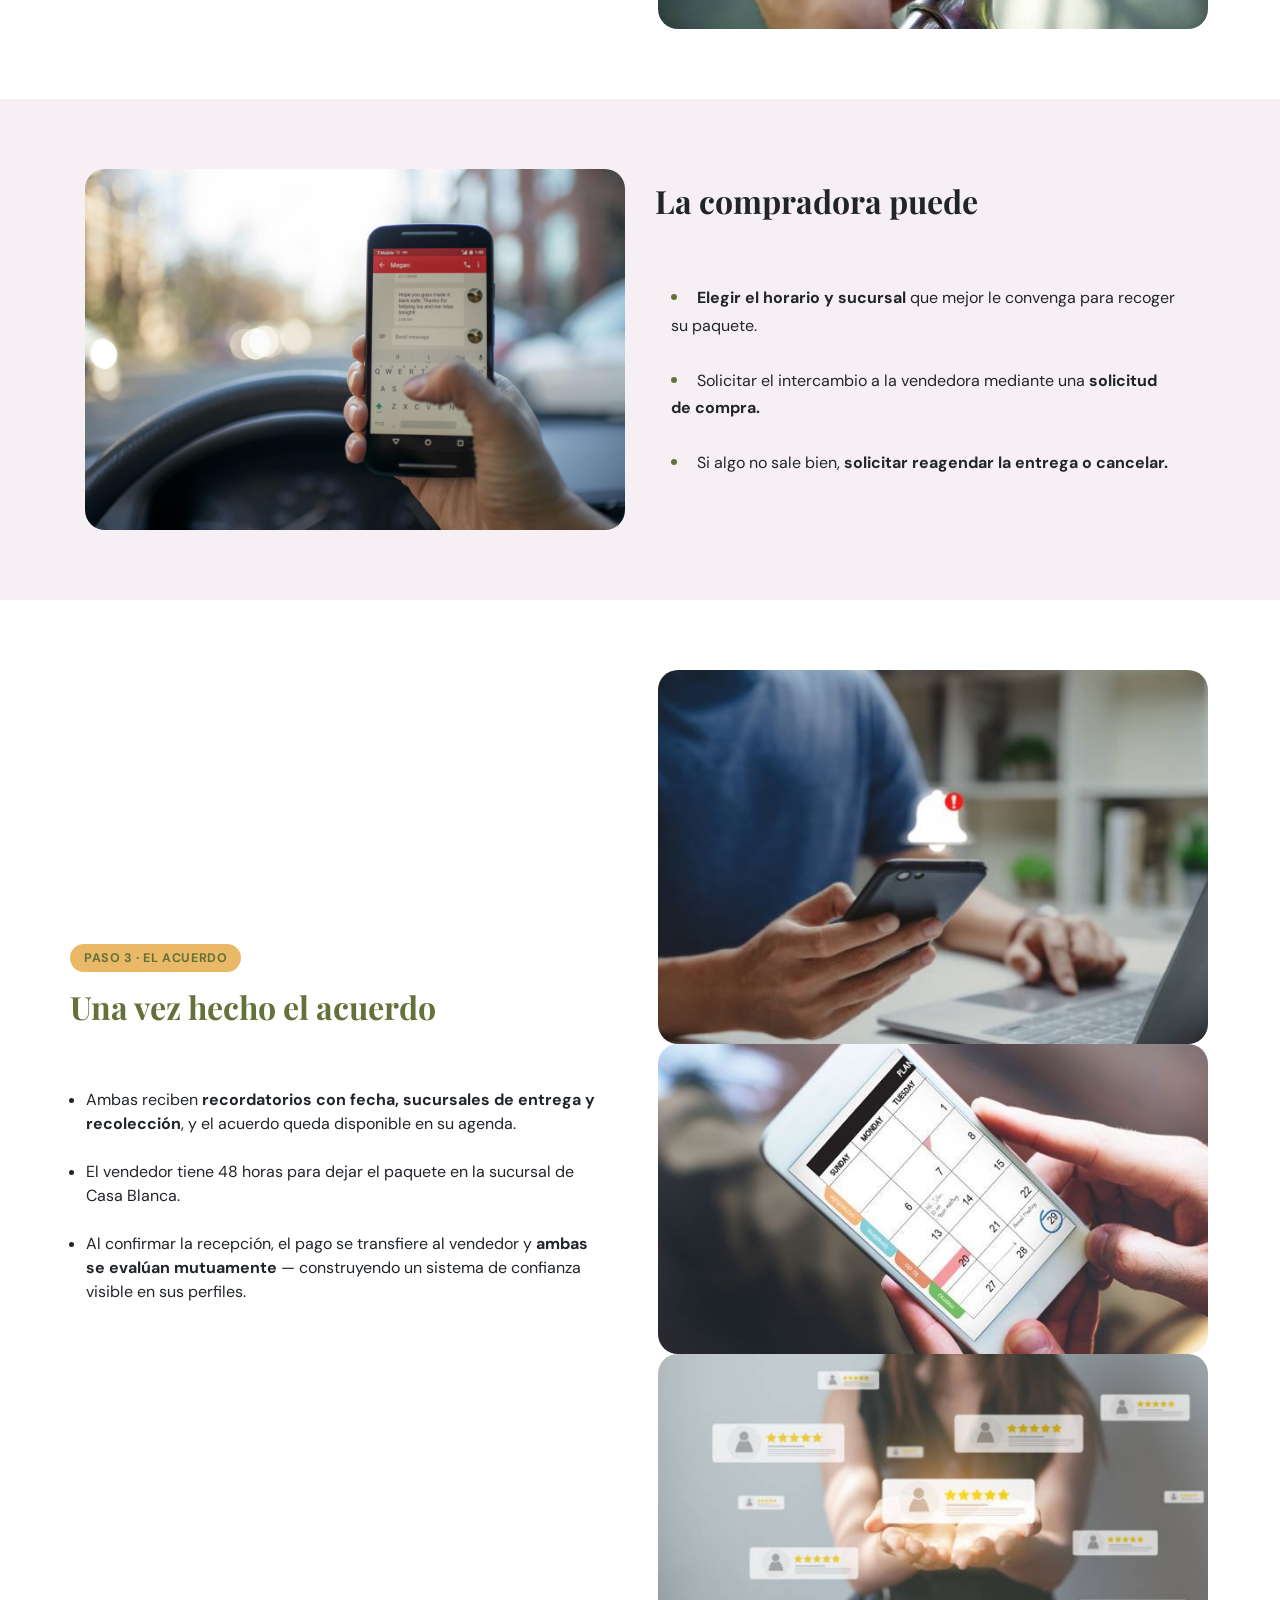
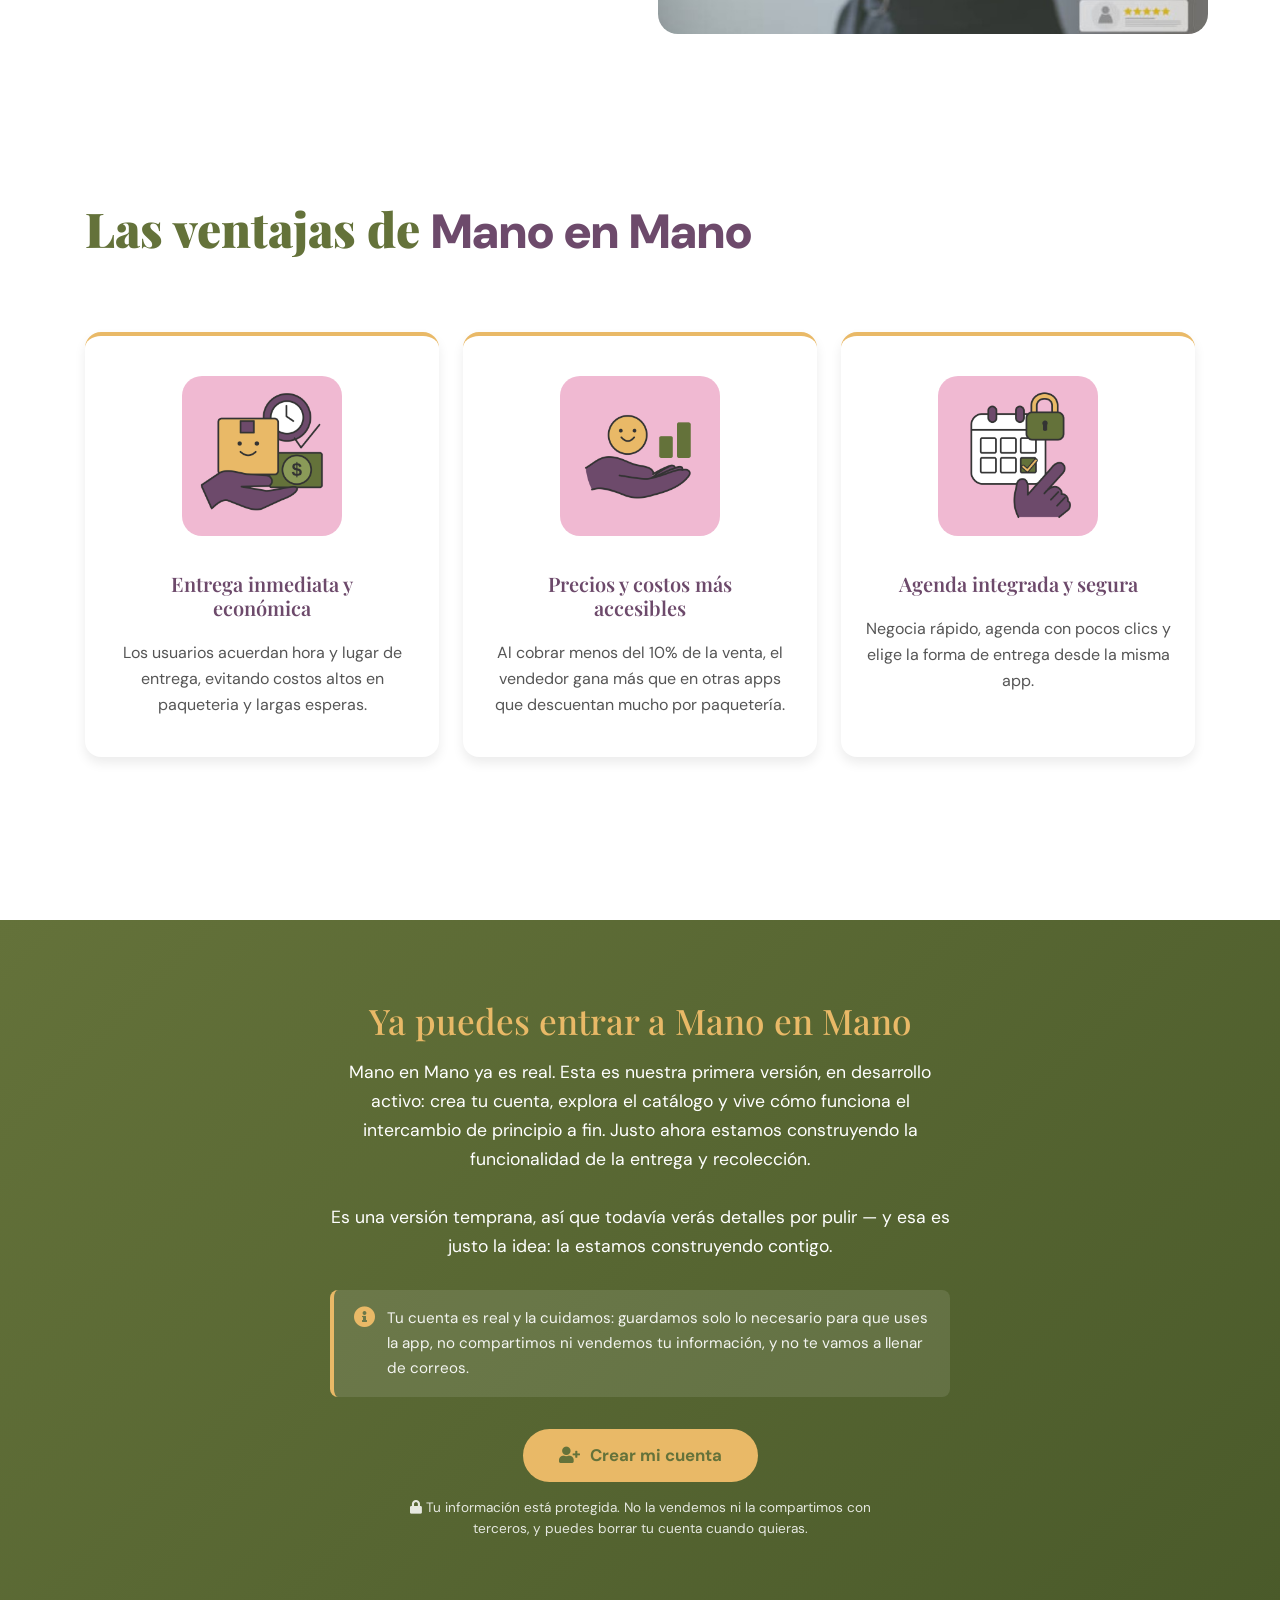
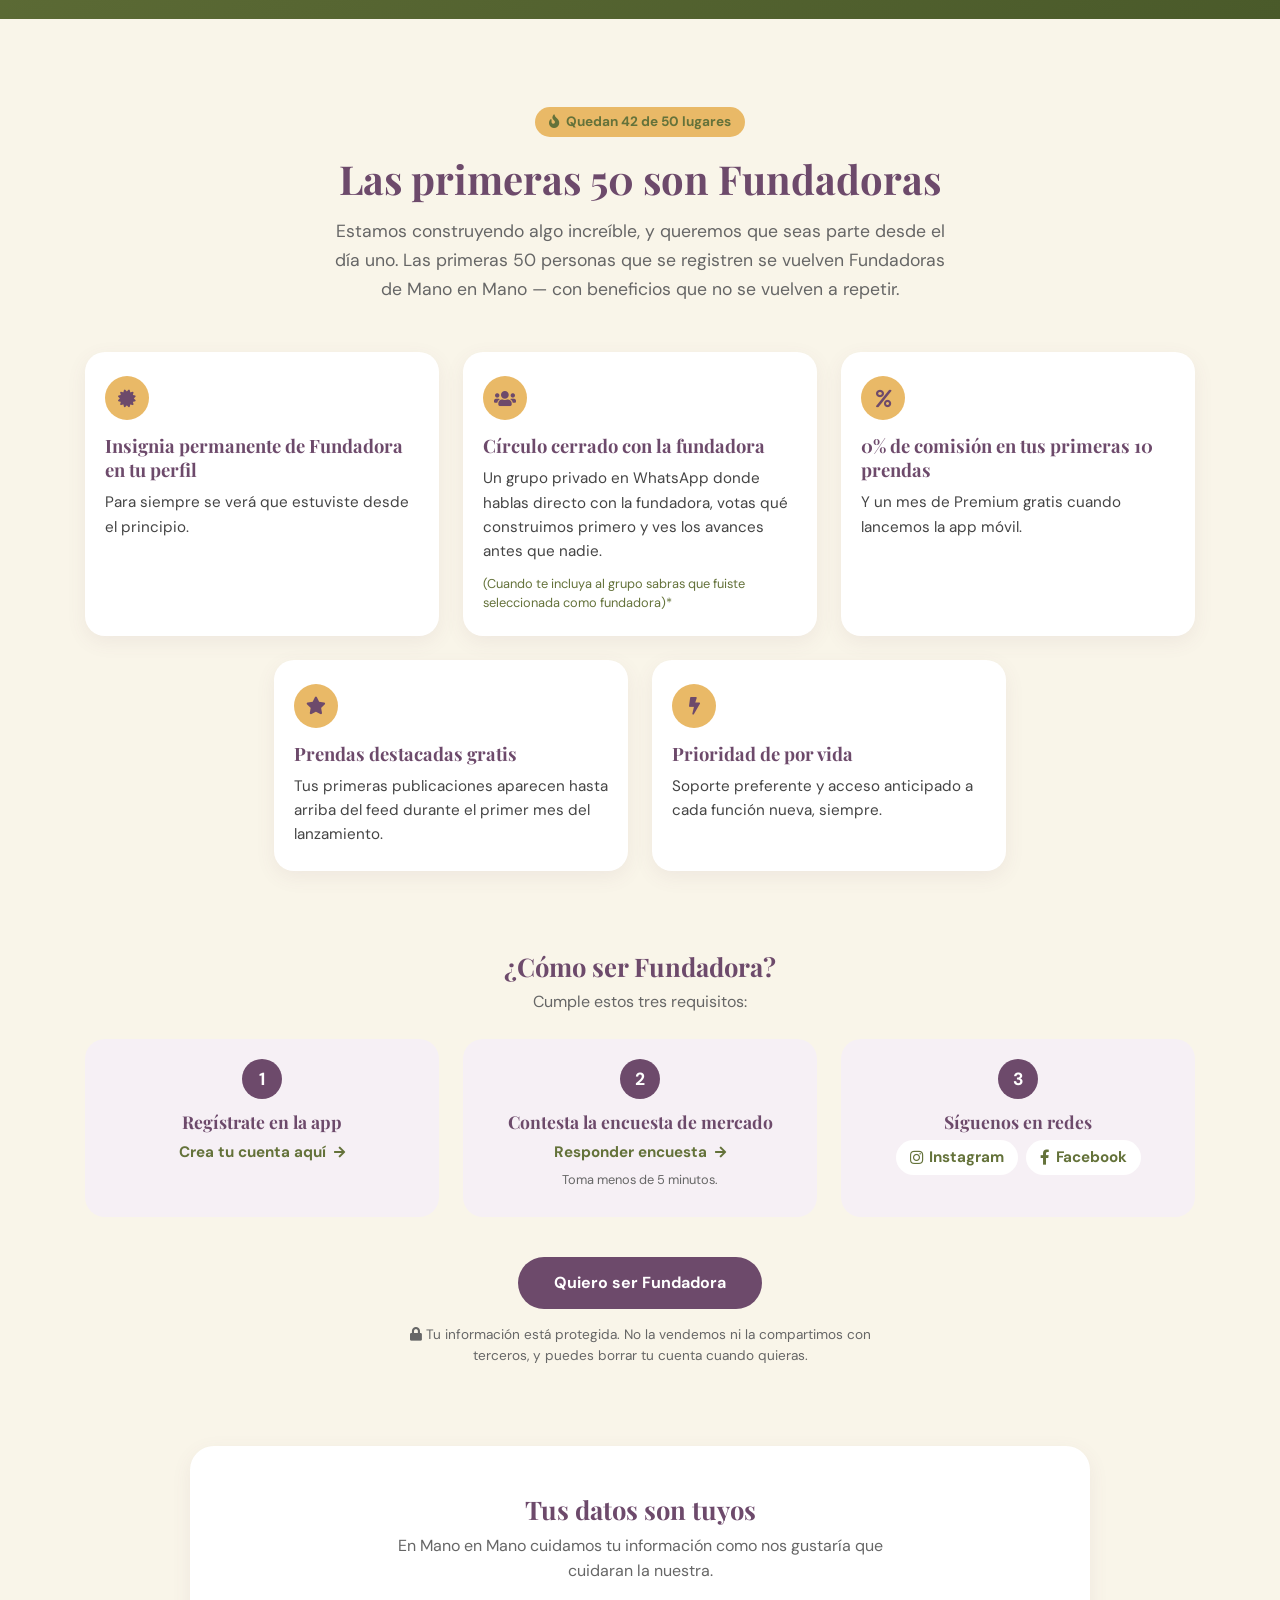
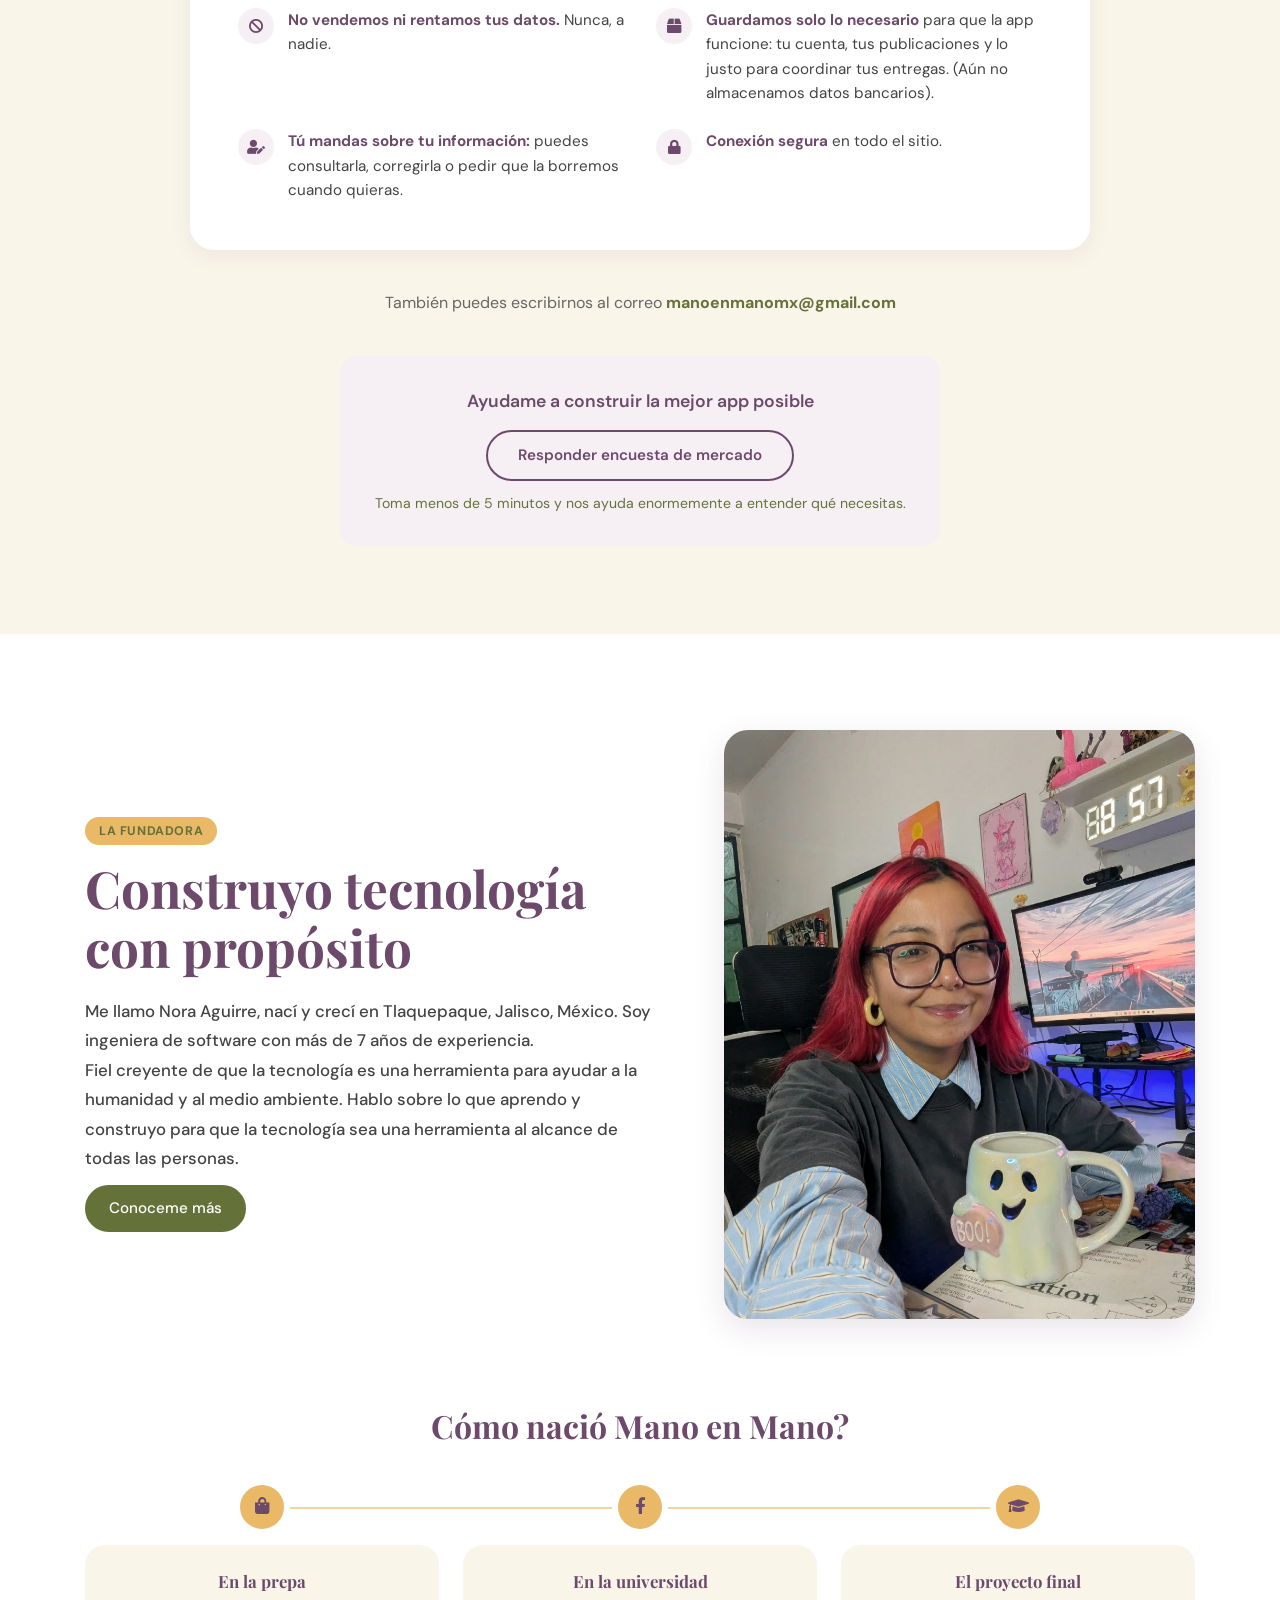
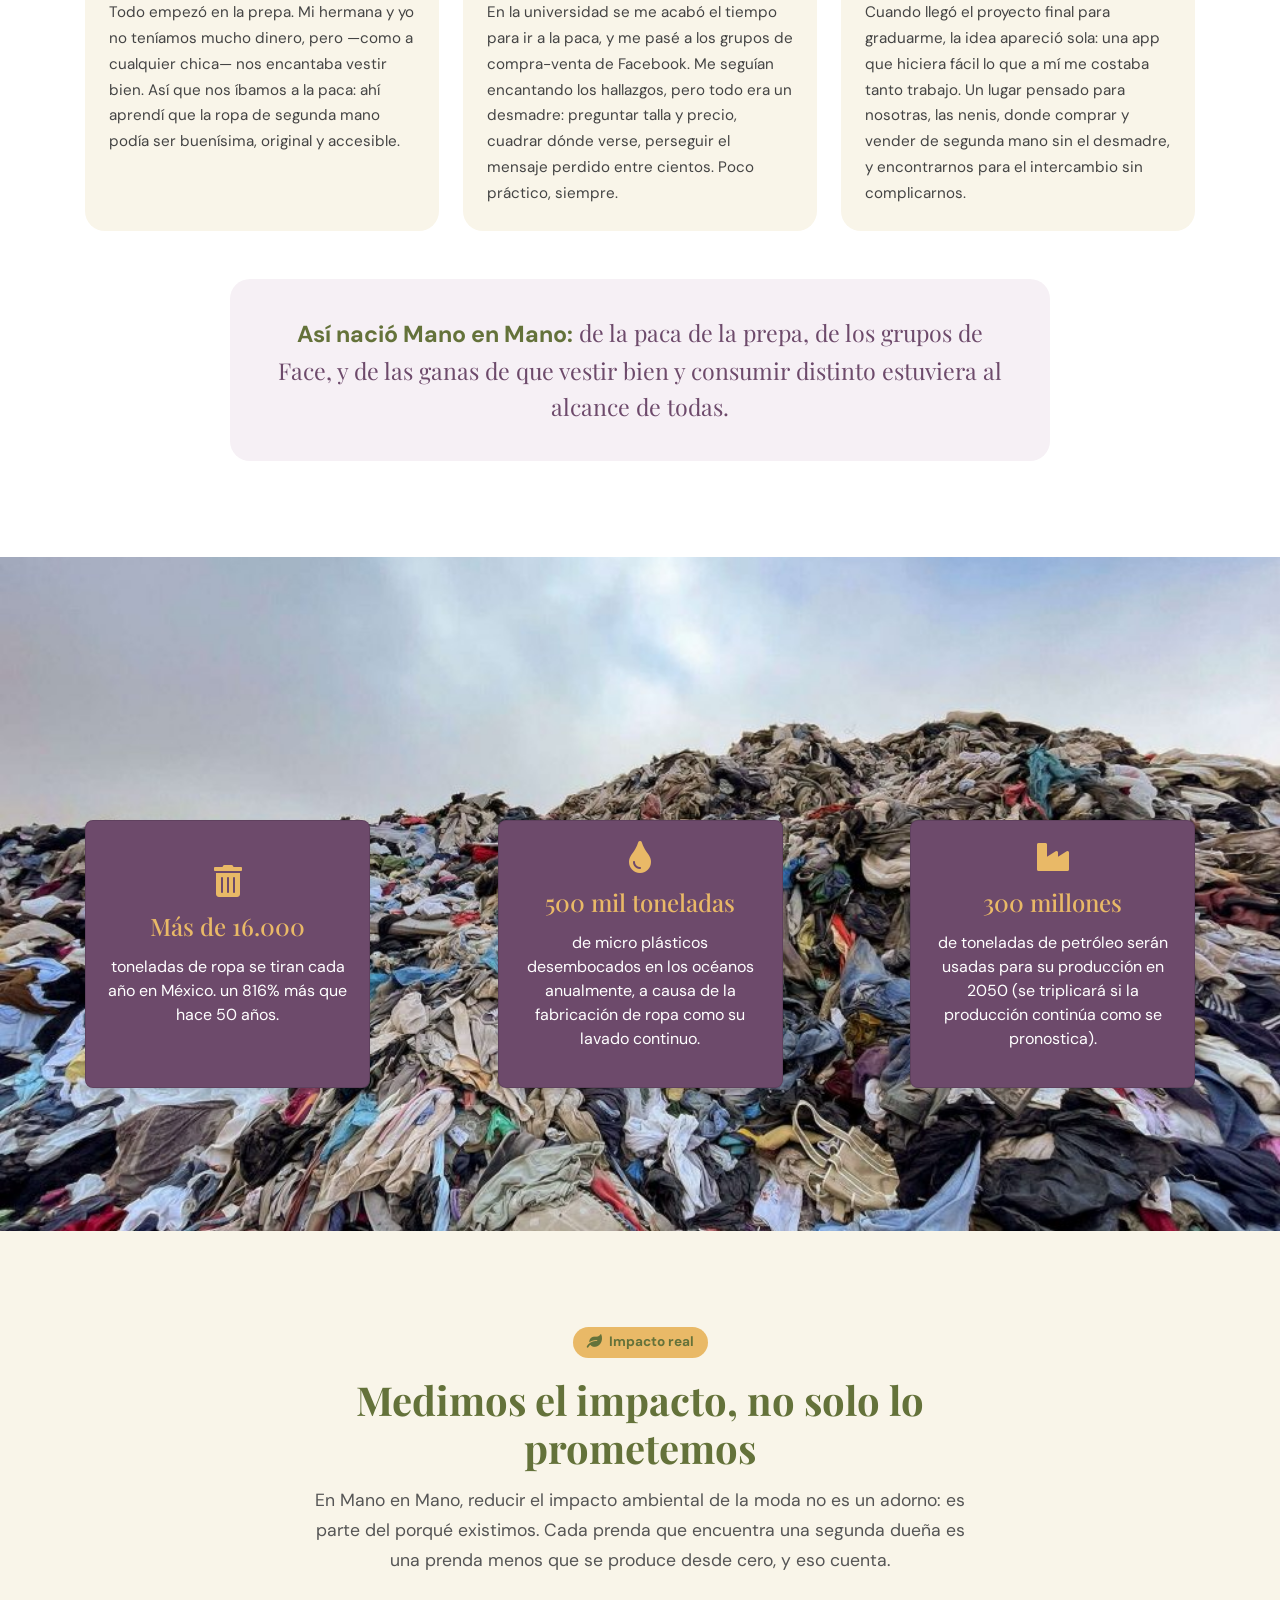
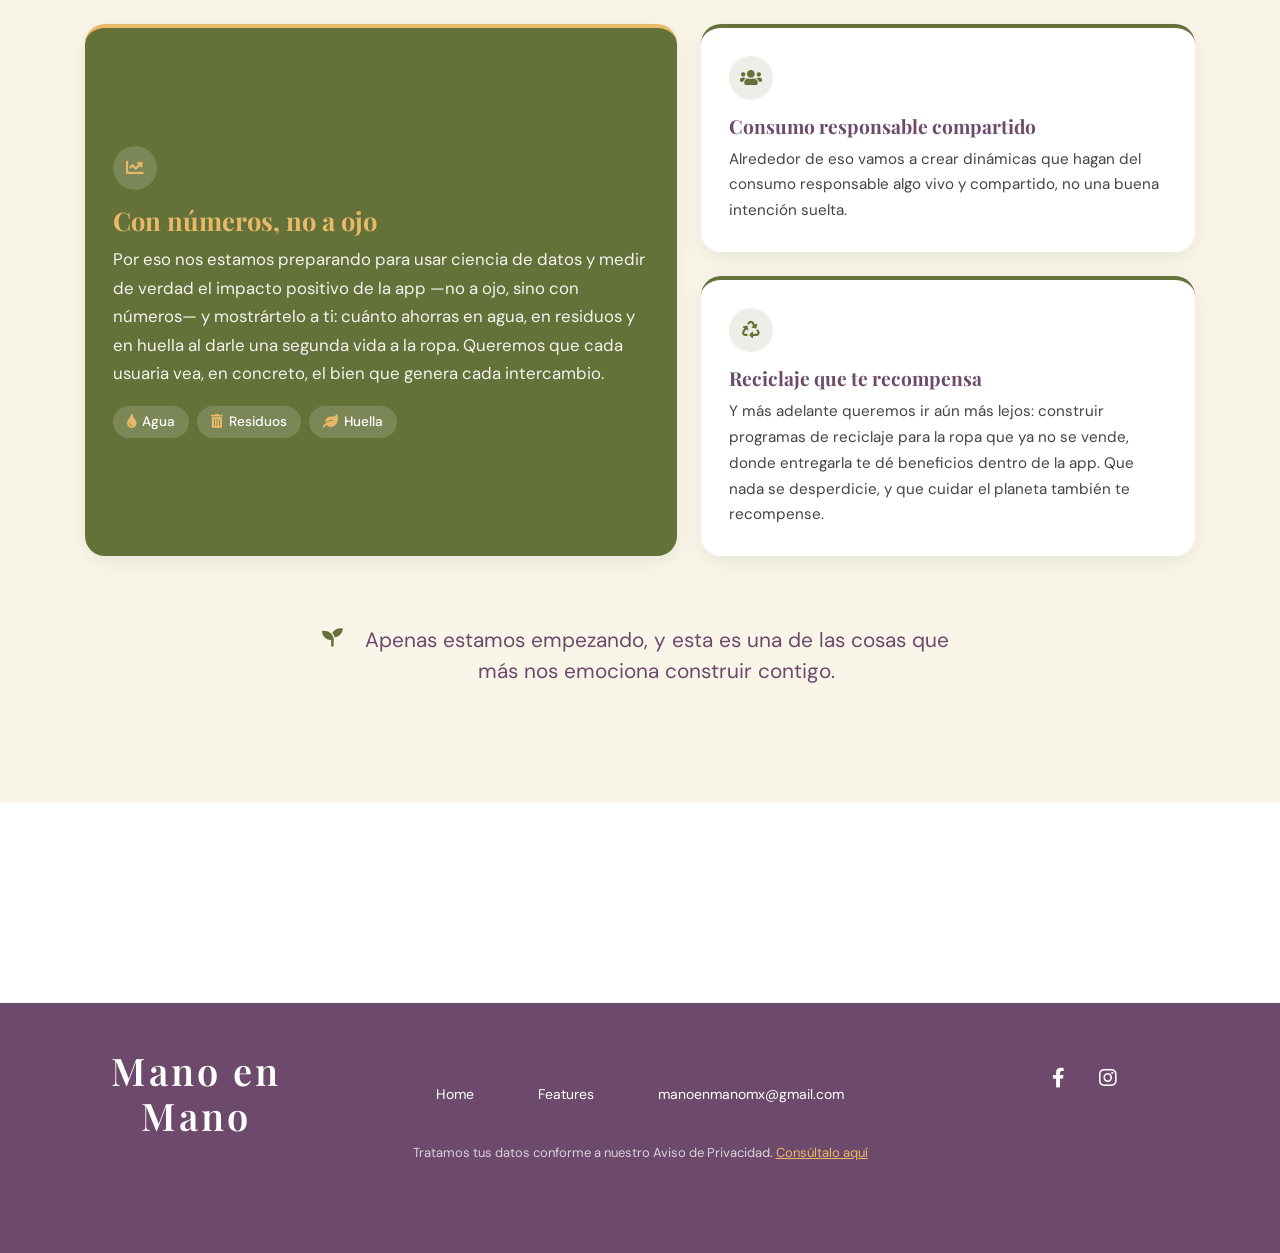
==== commit 8b2f746e: "Last changes for" ====
--- a/index.html
+++ b/index.html
@@ -127,7 +127,7 @@
 				<article class="pains-col pains-col--sell wow animated fadeIn" data-wow-delay="0.3s">
 					<h3 class="pains-col-title"><i class="fas fa-tag" aria-hidden="true"></i> Si vendes</h3>
 					<ul class="pains-list">
-						<li><span class="pains-icon"><i class="fas fa-comment-dots" aria-hidden="true"></i></span><span>Pones todo en la descripción… y aun así: "¿talla?", "¿precio?" en cada comentario.</span></li>
+						<li><span class="pains-icon"><i class="fas fa-comment-dots" aria-hidden="true"></i></span><span>Pones todo en la descripción… y aun así: "¿talla?", "¿precio?", "Dónde entregas?" en cada comentario.</span></li>
 						<li><span class="pains-icon"><i class="fas fa-clock" aria-hidden="true"></i></span><span>A cada quien le explicas por separado dónde entregas y a qué hora.</span></li>
 						<li><span class="pains-icon"><i class="fas fa-copy" aria-hidden="true"></i></span><span>Cuando por fin vendes, a copiar y pegar tus datos para que te transfieran.</span></li>
 						<li><span class="pains-icon"><i class="fas fa-percent" aria-hidden="true"></i></span><span>Y otras apps se quedan con una tajada enorme entre comisión y envío.</span></li>
@@ -243,9 +243,9 @@
 
 				<div class="col-sm-6 in-order-2 sm-6-content wow animated fadeInRight" data-wow-delay="0.22s">
 					
-					<h1>Una app para transformar el consumo sostenible</h1>
+					<!-- <h1>Una app para transformar el consumo sostenible</h1> -->
 					<span class="step-badge">Paso 1 · El Vendedor</span>
-					<p>Las personas que quieren vender sus cosas usadas suben sus productos y registran los lugares y horarios donde pueden entregar.</p>
+					<p><strong>Subes</strong> tus <strong>productos</strong> y registras los <strong>lugares</strong> y <strong>horarios</strong> donde puedes entregar.</p>
 					<!-- <span class="circle circle-first"><i class="fab fa-instagram"></i></span>
 					<span class="circle circle-middle"><i class="fab fa-facebook"></i></span>
 					<span class="circle circle-last"><i class="fab fa-twitter"></i></span> -->
@@ -253,7 +253,7 @@
 
 				<div class="col-sm-6 in-order-3 sm-6-content wow animated fadeInLeft" data-wow-delay="0.22s">
 					<h1>Al registrar un producto</h1>
-					<p>Las características obvias como color, tipo, estilo o temporada se autocompletan al subir las imágenes utilizando IA, haciendo más fácil y breve  el registro del producto para el vendedor.  </p>
+					<p>Estamos trabajando para que las <strong>características obvias</strong> como color, tipo, estilo o temporada <strong>se autocompletan</strong> al subir las imágenes <strong>utilizando IA</strong>, haciendo más fácil y breve  el registro del producto para el vendedor.  </p>
 					<!-- <span class="circle circle-first"><i class="fas fa-star"></i></span>
 					<span class="circle circle-middle"><i class="far fa-star"></i></span>
 					<span class="circle circle-last"><i class="far fa-thumbs-up"></i></span> -->
@@ -272,9 +272,9 @@
 	<div class="container custom-container features-flow">
 		<div class="row">
 			<div class="col-sm-6 in-order-1 wow animated fadeInLeft" data-wow-delay="0.22s">
-				<h1>Las personas que quieren comprar</h1>
-				<span class="step-badge">Paso 2 · El Comprador</span>
-				<p class="large-bold">Pueden buscar y visualizar los detalles de cada artículo así como los horarios y sucursales de Casa Blanca donde el vendedor entrega.</p>
+				<h1>Cuando compras</h1>
+				<span class="step-badge">Paso 2 · La compradora</span>
+				<p class="large-bold">Pueden buscar y <strong>visualizar</strong> los <strong>detalles de</strong> cada <strong>artículo</strong>  así como los <strong>horarios y sucursales</strong> de Casa Blanca donde la vendedora entrega.</p>
 			</div>
 			<div class="col-sm-6 d-flex flex-column gap-3 in-order-2 wow animated fadeInRight" data-wow-delay="0.22s">
 				<div class="image-wrapper">
@@ -296,11 +296,11 @@
 					</div>
 				</div>
 				<div class="col-sm-6 d-flex flex-column gap-3 in-order-2 wow animated fadeInRight" data-wow-delay="0.22s">
-					<h1>El comprador puede</h1>
+					<h1>La compradora puede</h1>
 					<ul class="large-normal">
-						<li>Elegir el horario y sucursal que mejor le convenga para recoger su paquete.</li>
-						<li>Solicitar el intercambio al vendedor mediante una solicitud de compra.</li>
-						<li>Si algo no sale bien, solicitar reagendar la entrega o cancelar.</li>
+						<li><strong>Elegir el horario y sucursal</strong> que mejor le convenga para recoger su paquete.</li>
+						<li>Solicitar el intercambio a la vendedora mediante una <strong>solicitud de compra.</strong></li>
+						<li>Si algo no sale bien, <strong>solicitar reagendar la entrega o cancelar.</strong></li>
 					</ul>
 				</div>
 			</div>
@@ -314,9 +314,9 @@
 				<h1>Una vez hecho el acuerdo</h1>
 				<ul class="l arge-normal">
 					<!-- <li>El comprador transfiere el costo del artículo — el monto se libera al vendedor solo cuando el comprador confirma que recibió el producto.</li> -->
-					<li>Ambos reciben recordatorios con fecha, sucursales de entrega y recolección, y el acuerdo queda disponible en su agenda.</li>
+					<li>Ambas reciben <strong>recordatorios con fecha, sucursales de entrega y recolección</strong>, y el acuerdo queda disponible en su agenda.</li>
 					<li>El vendedor tiene 48 horas para dejar el paquete en la sucursal de Casa Blanca.</li>
-					<li>Al confirmar la recepción, el pago se transfiere al vendedor y ambos se evalúan mutuamente — construyendo un sistema de confianza visible en sus perfiles.</li>
+					<li>Al confirmar la recepción, el pago se transfiere al vendedor y <strong>ambas se evalúan mutuamente</strong> — construyendo un sistema de confianza visible en sus perfiles.</li>
 				</ul>
 			</div>
 			<div class="col-sm-6 d-flex flex-column gap-3 in-order-2 wow animated fadeInRight" data-wow-delay="0.22s">
